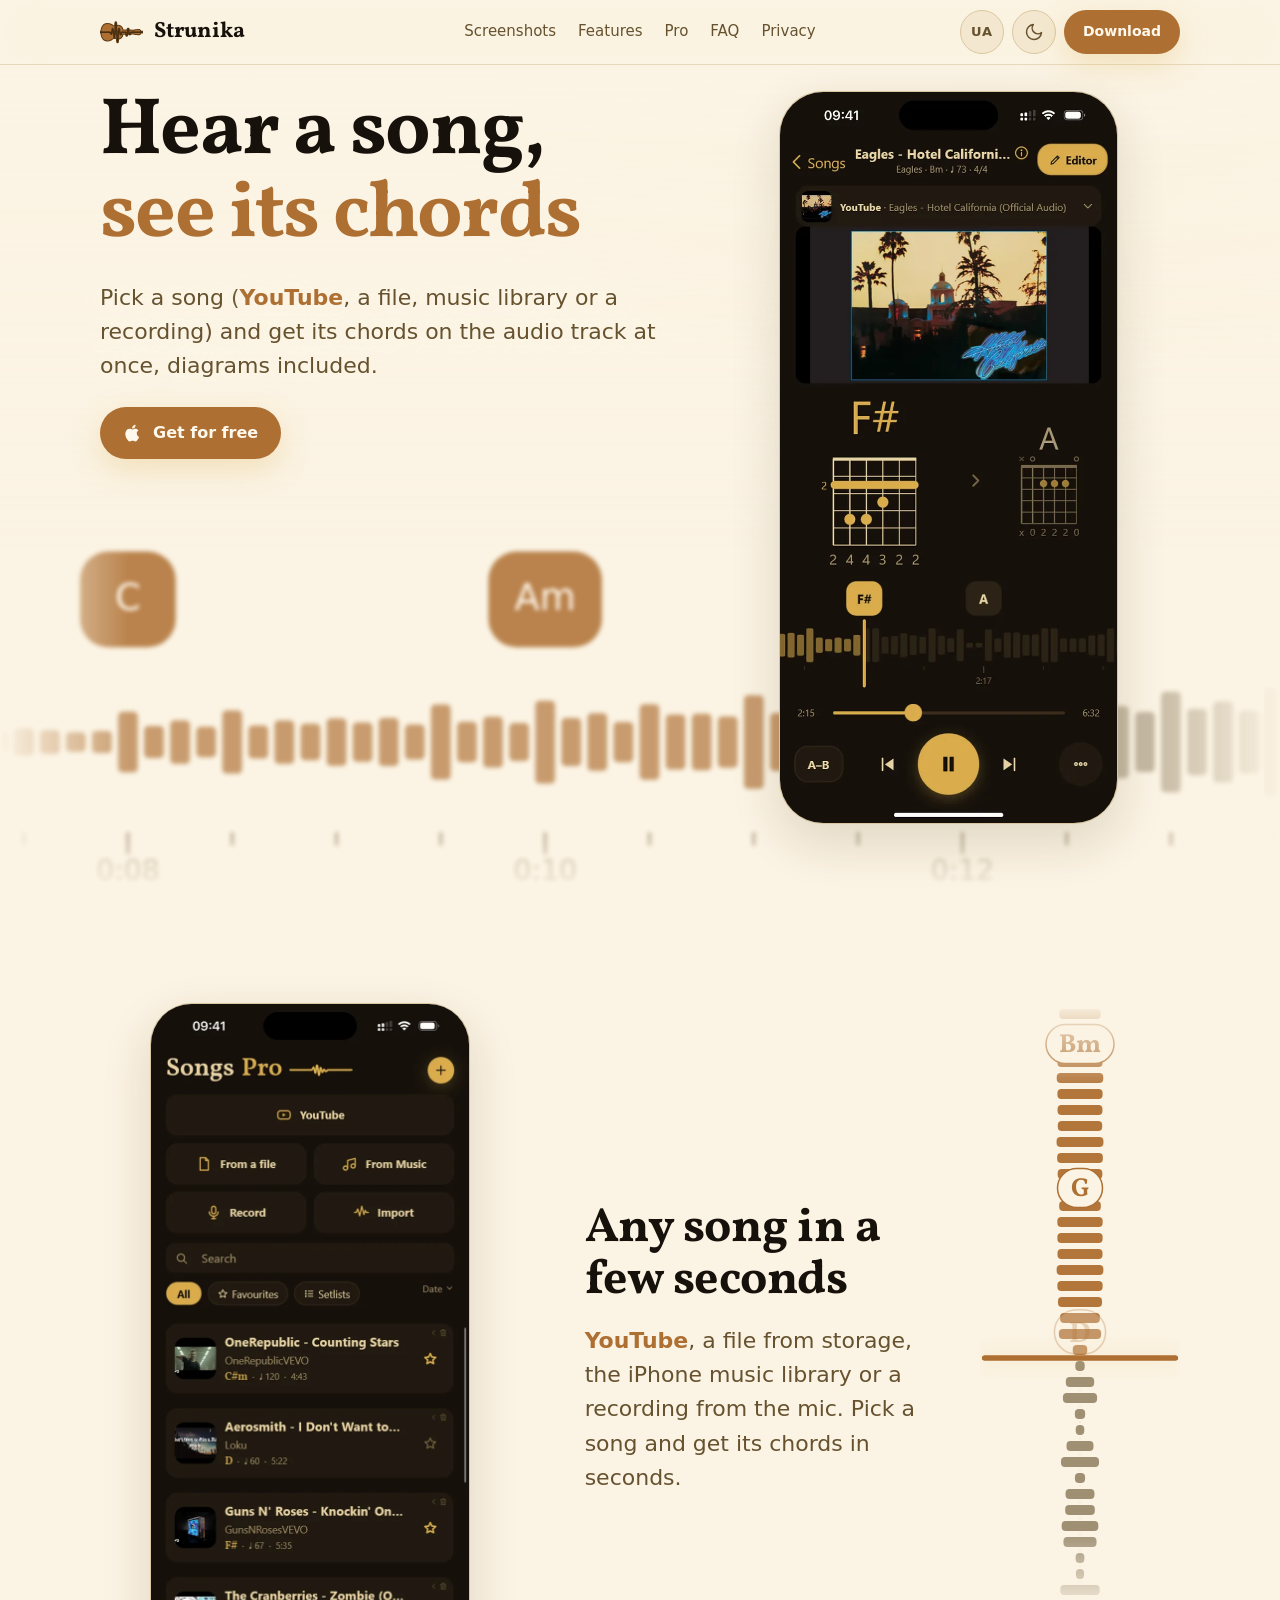
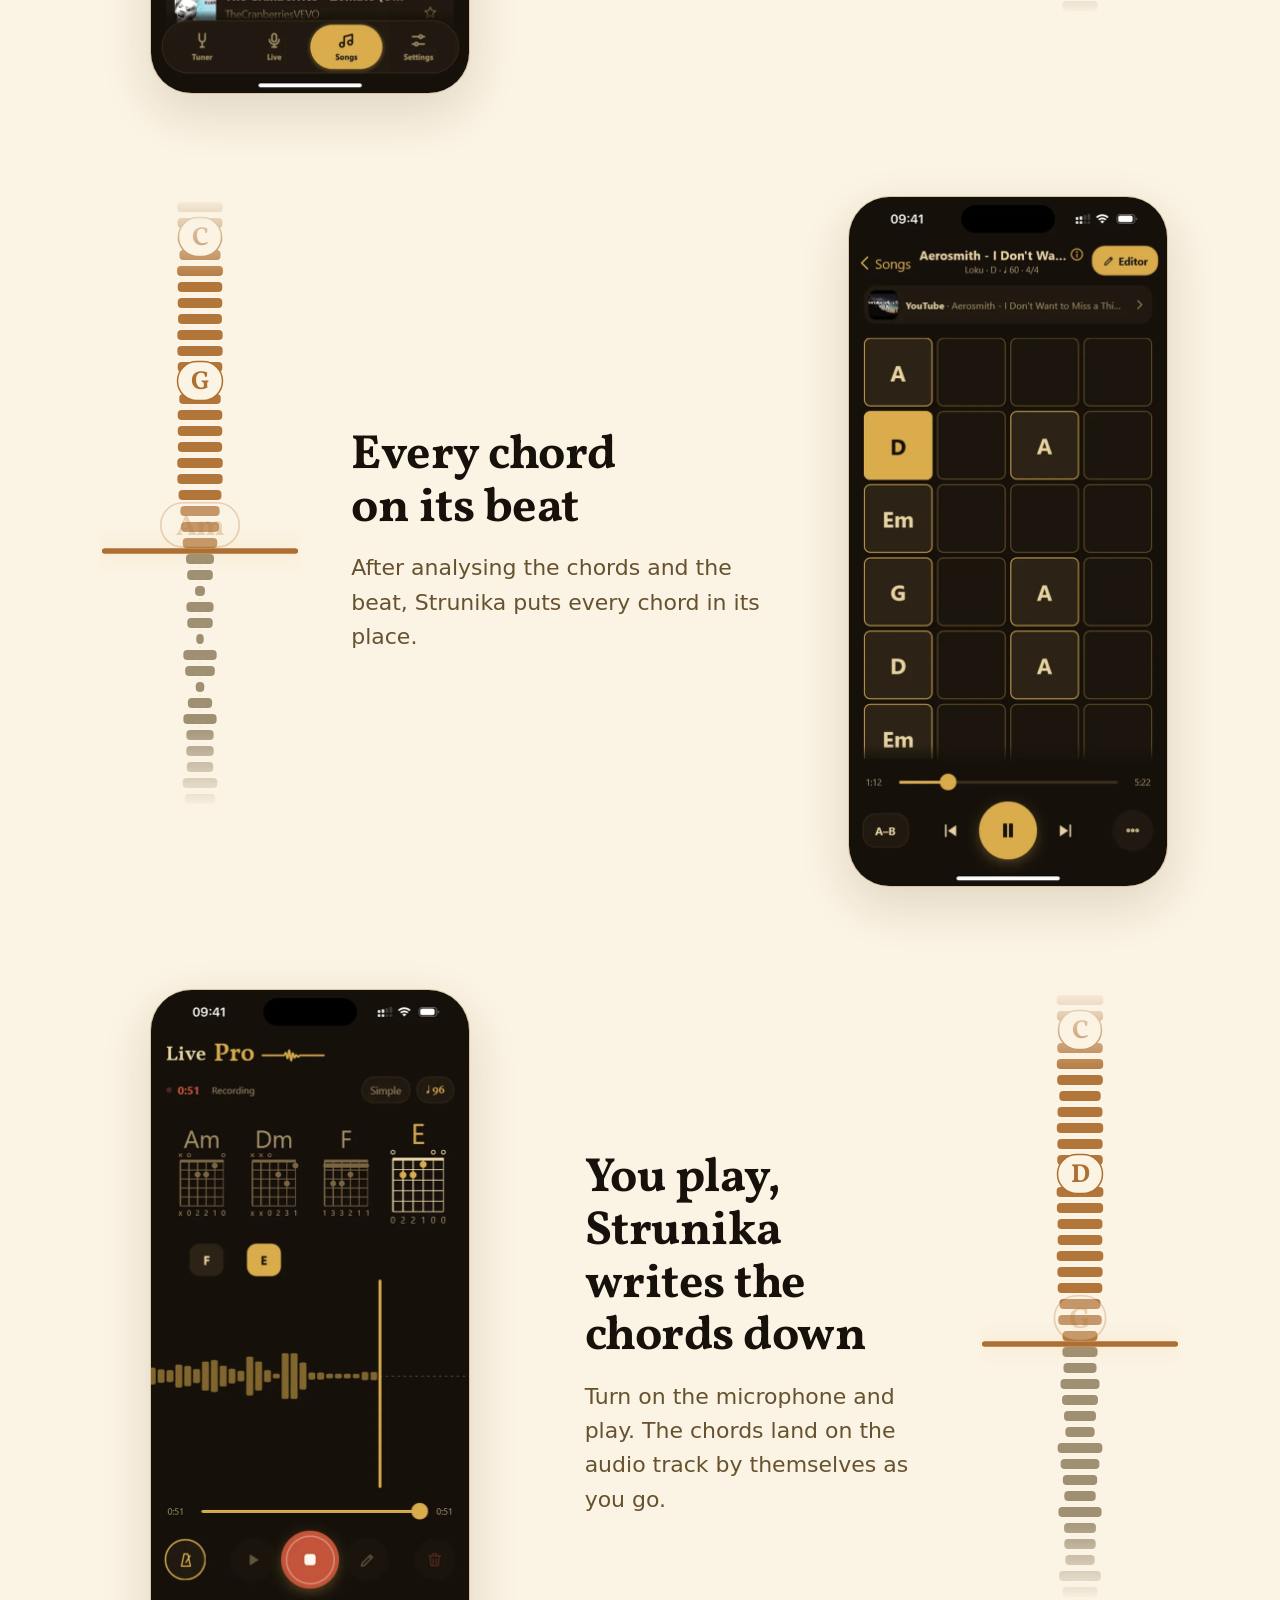
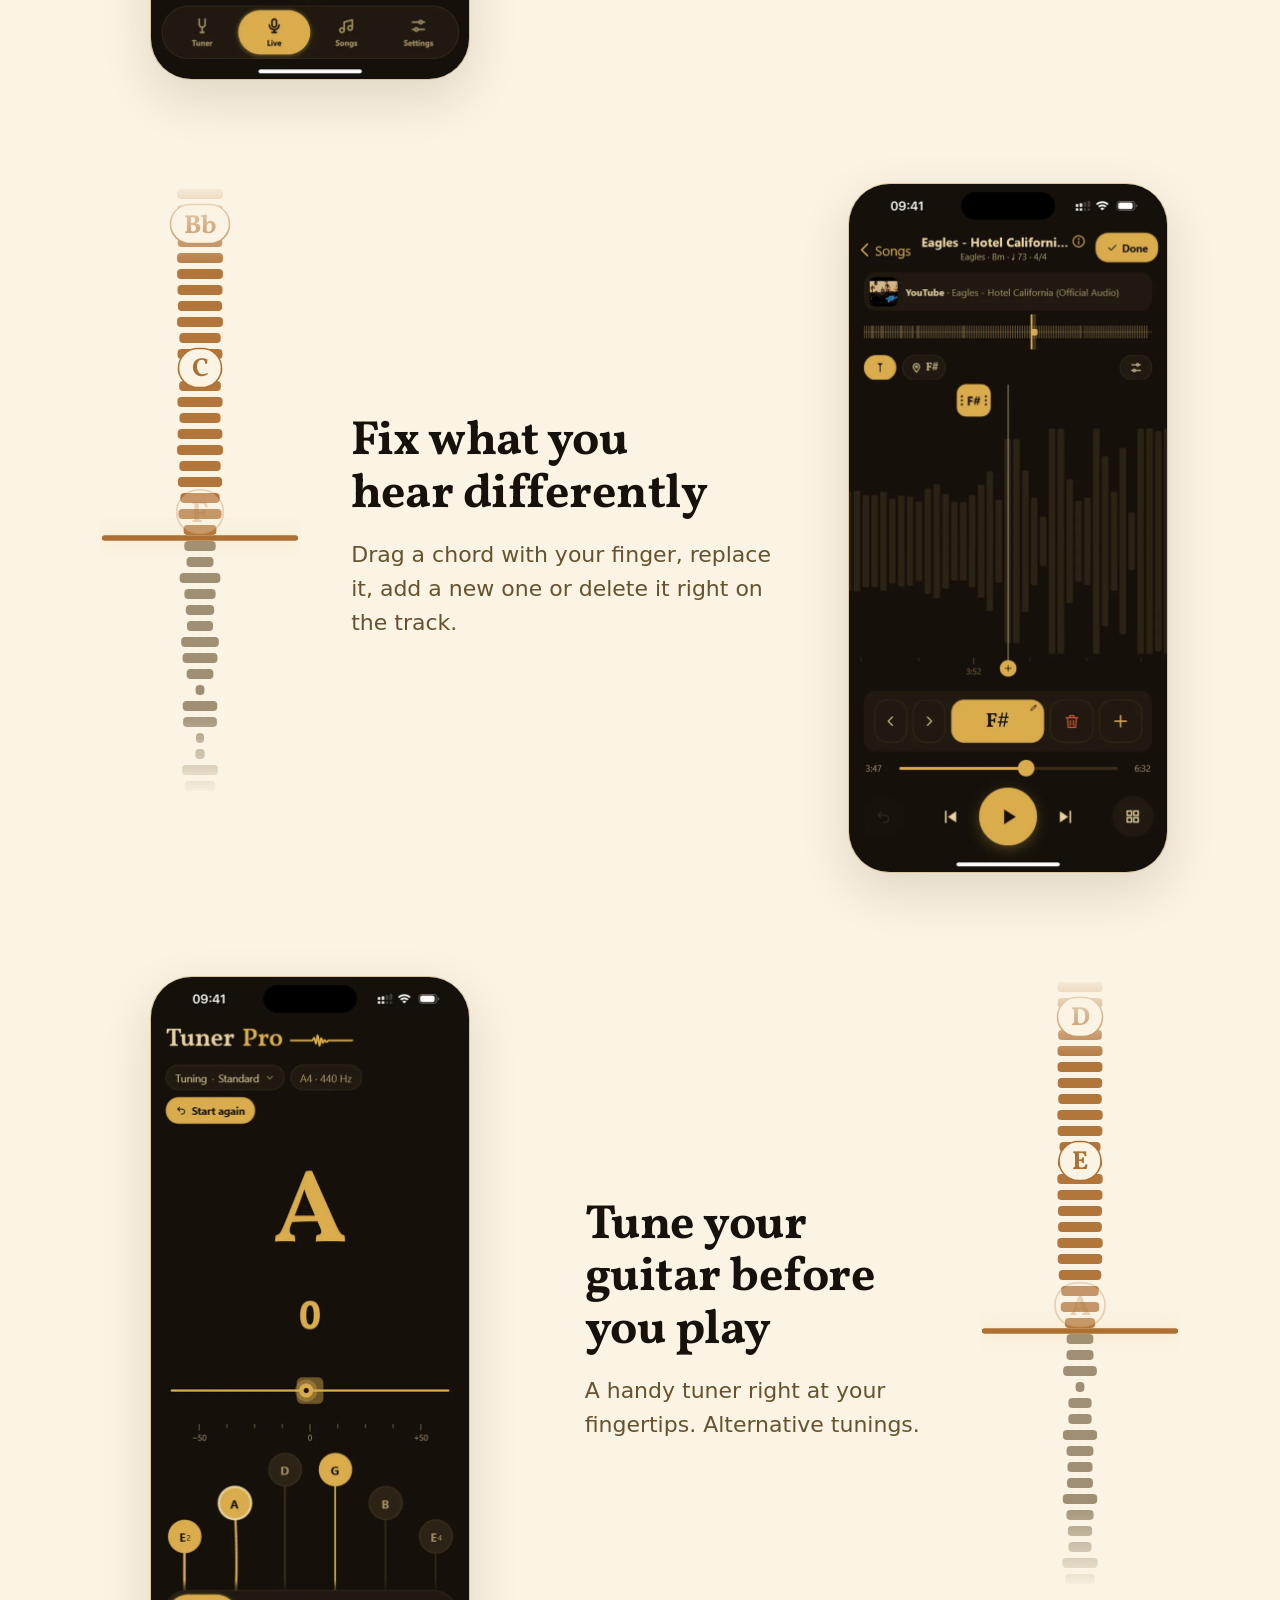
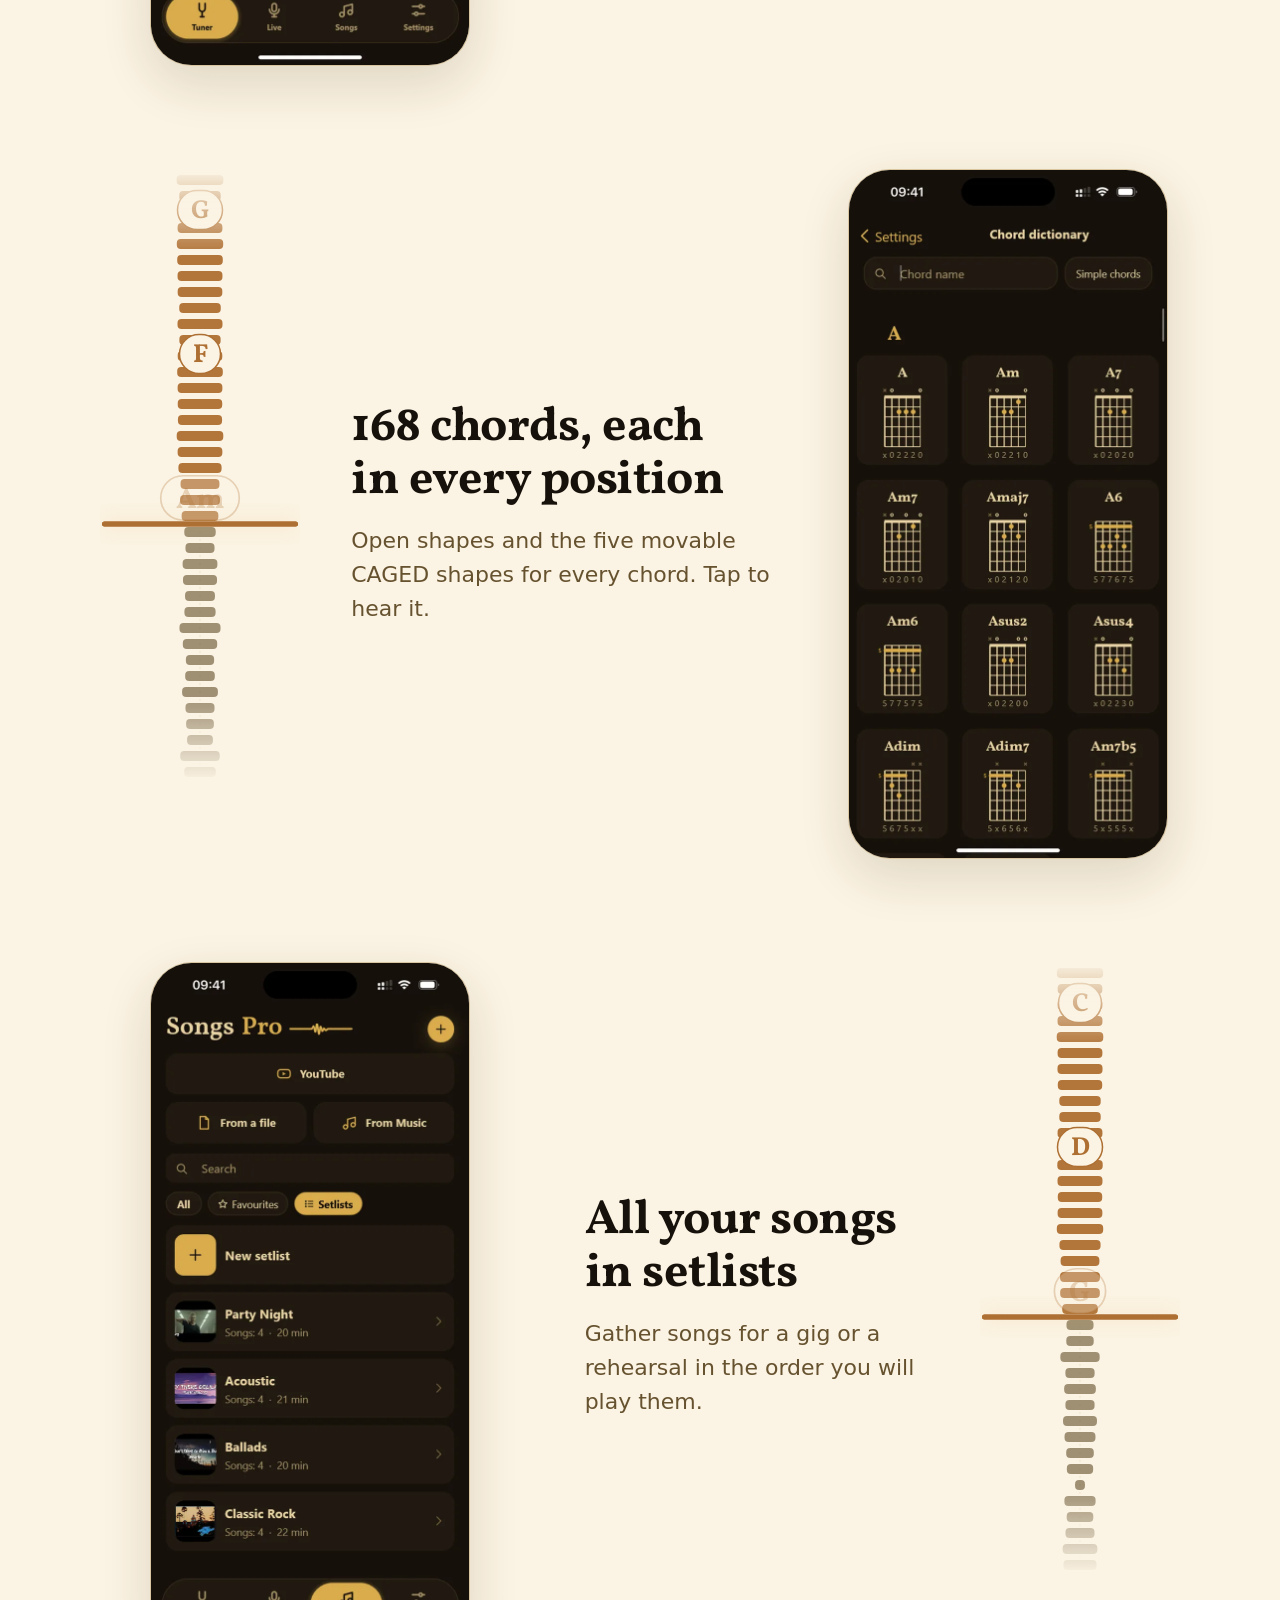
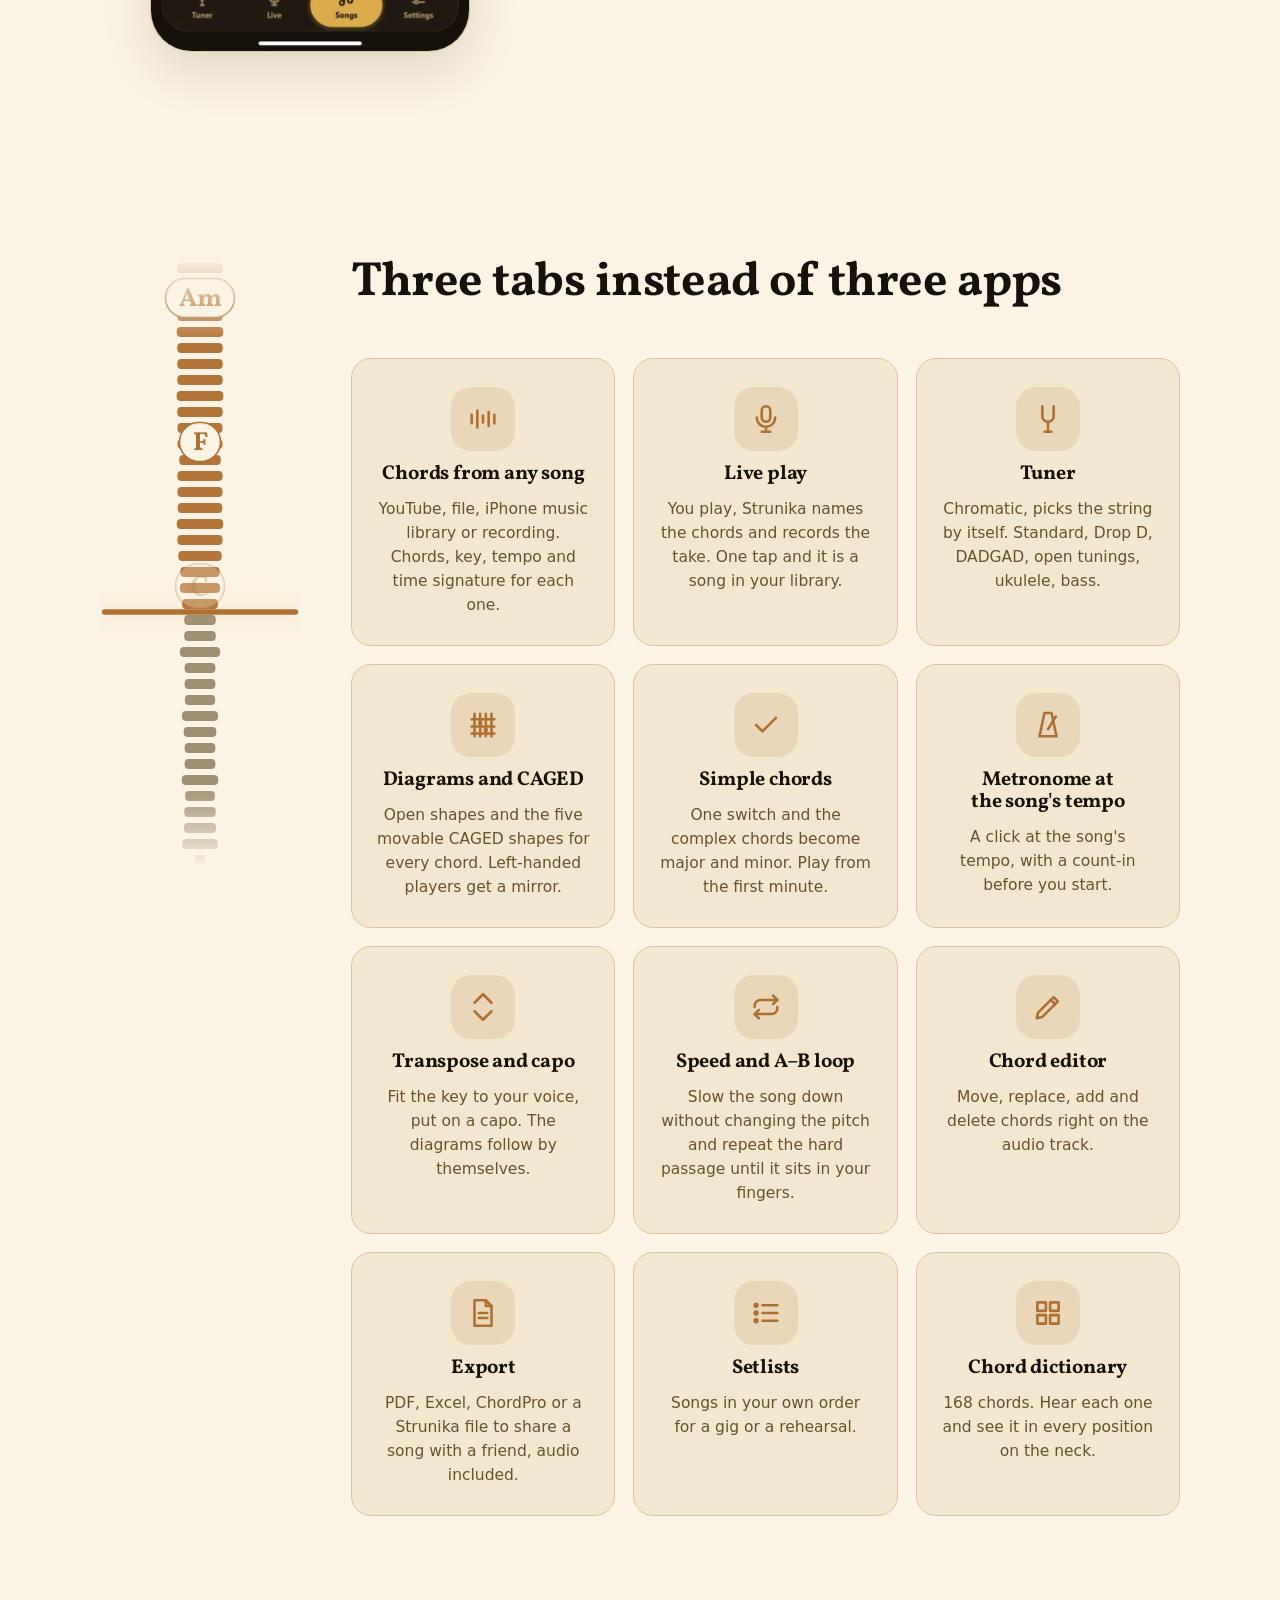
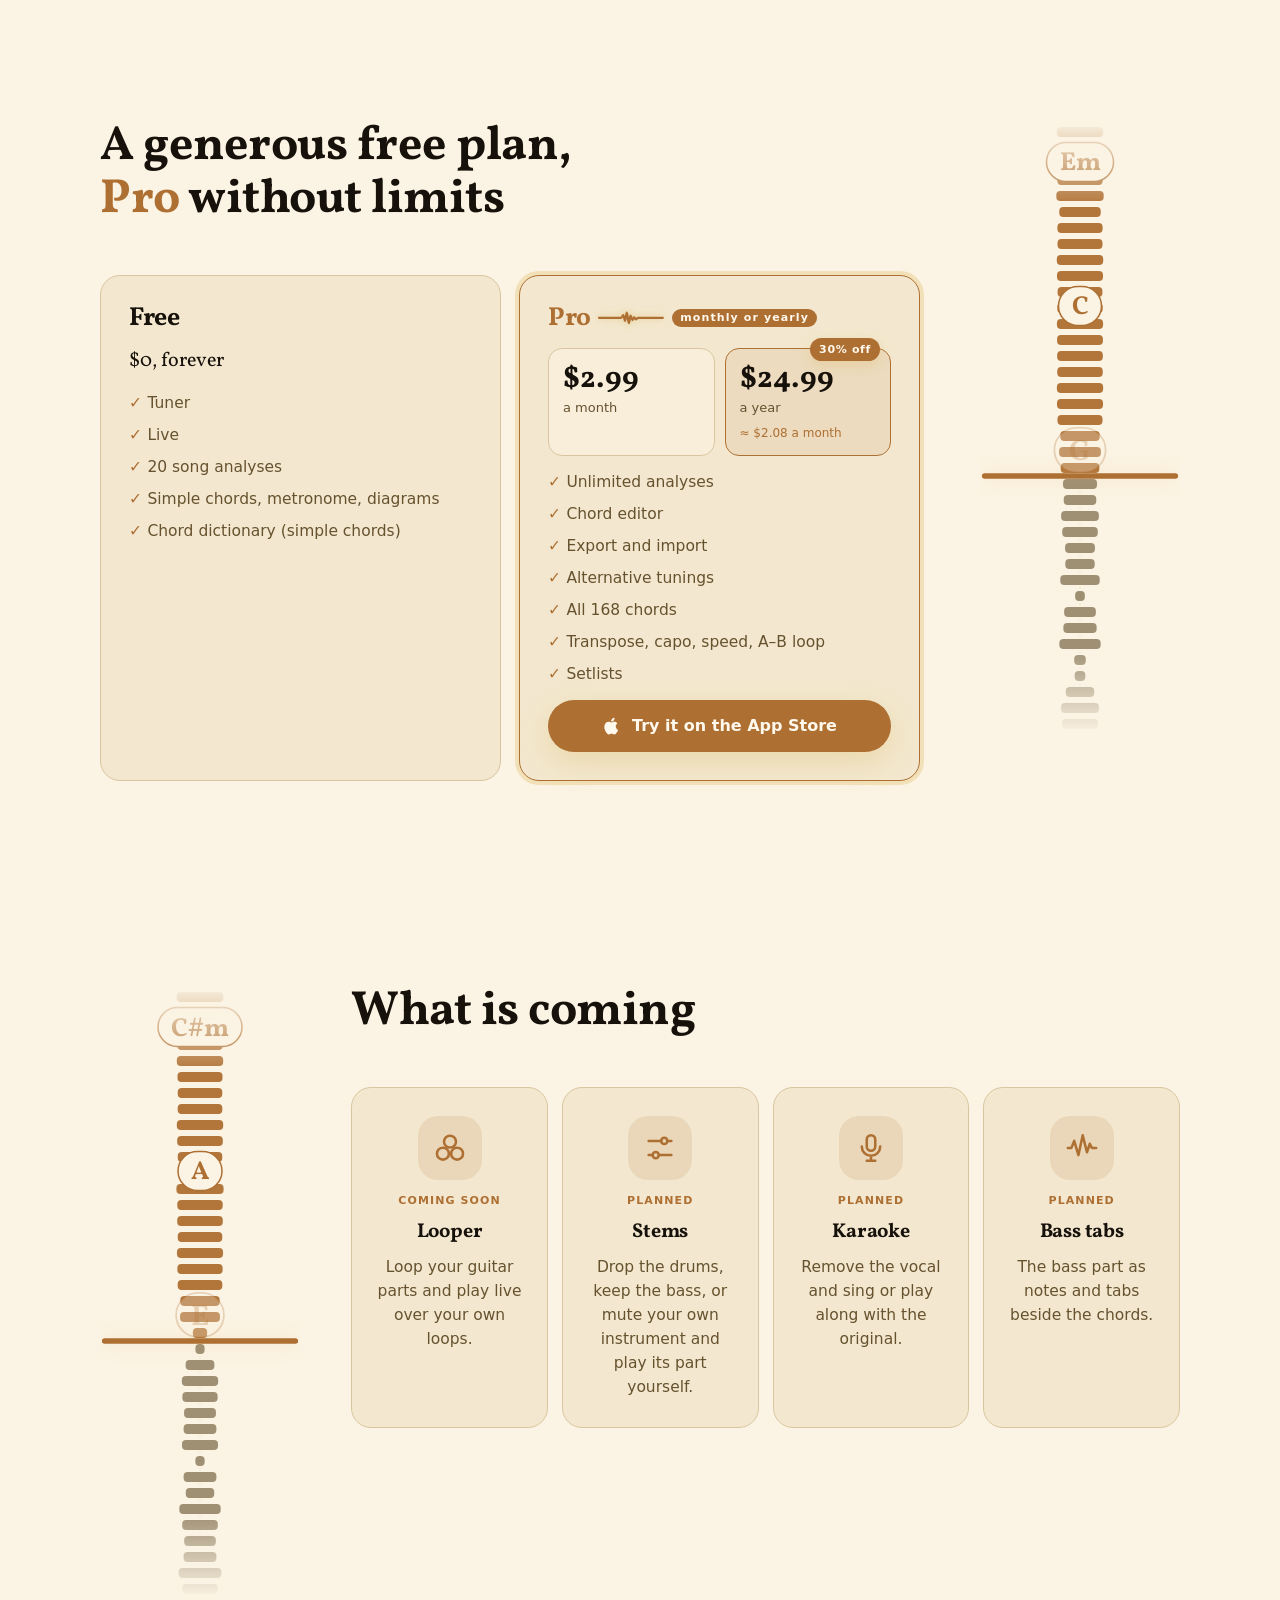
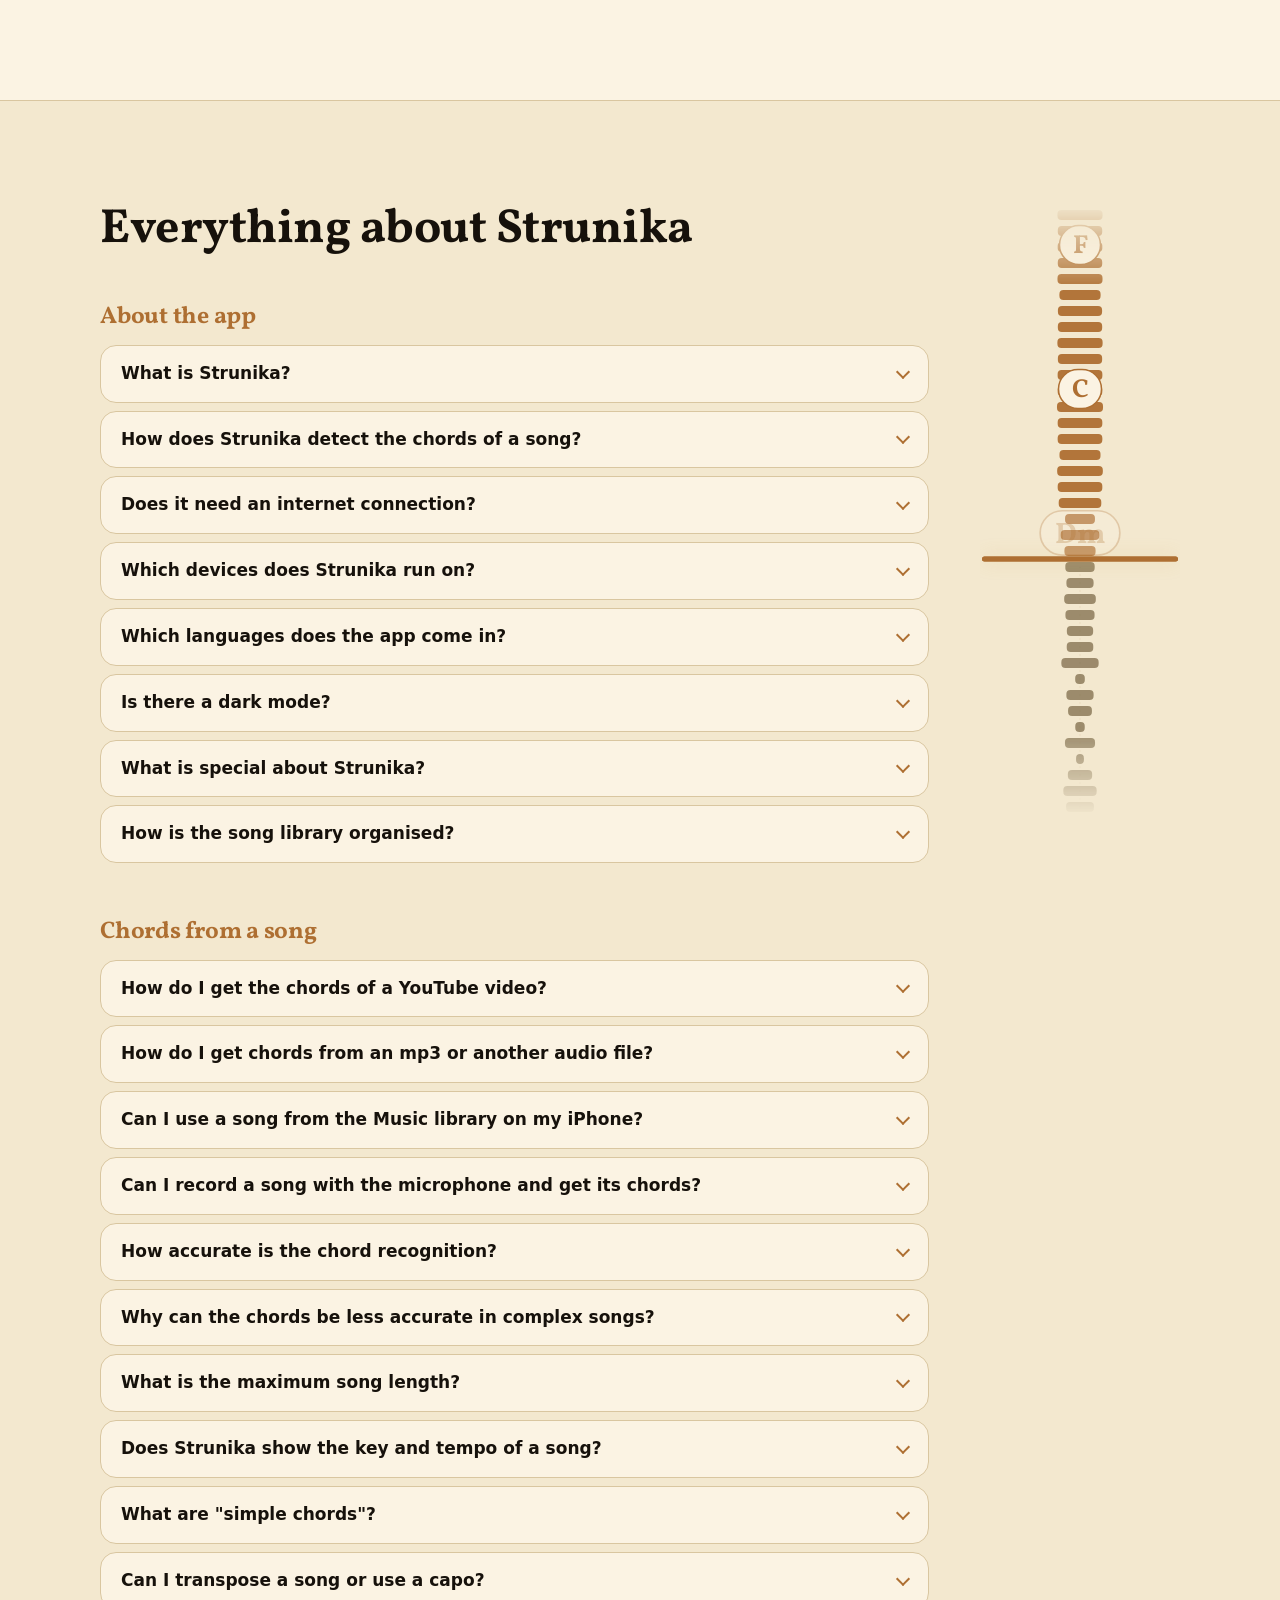
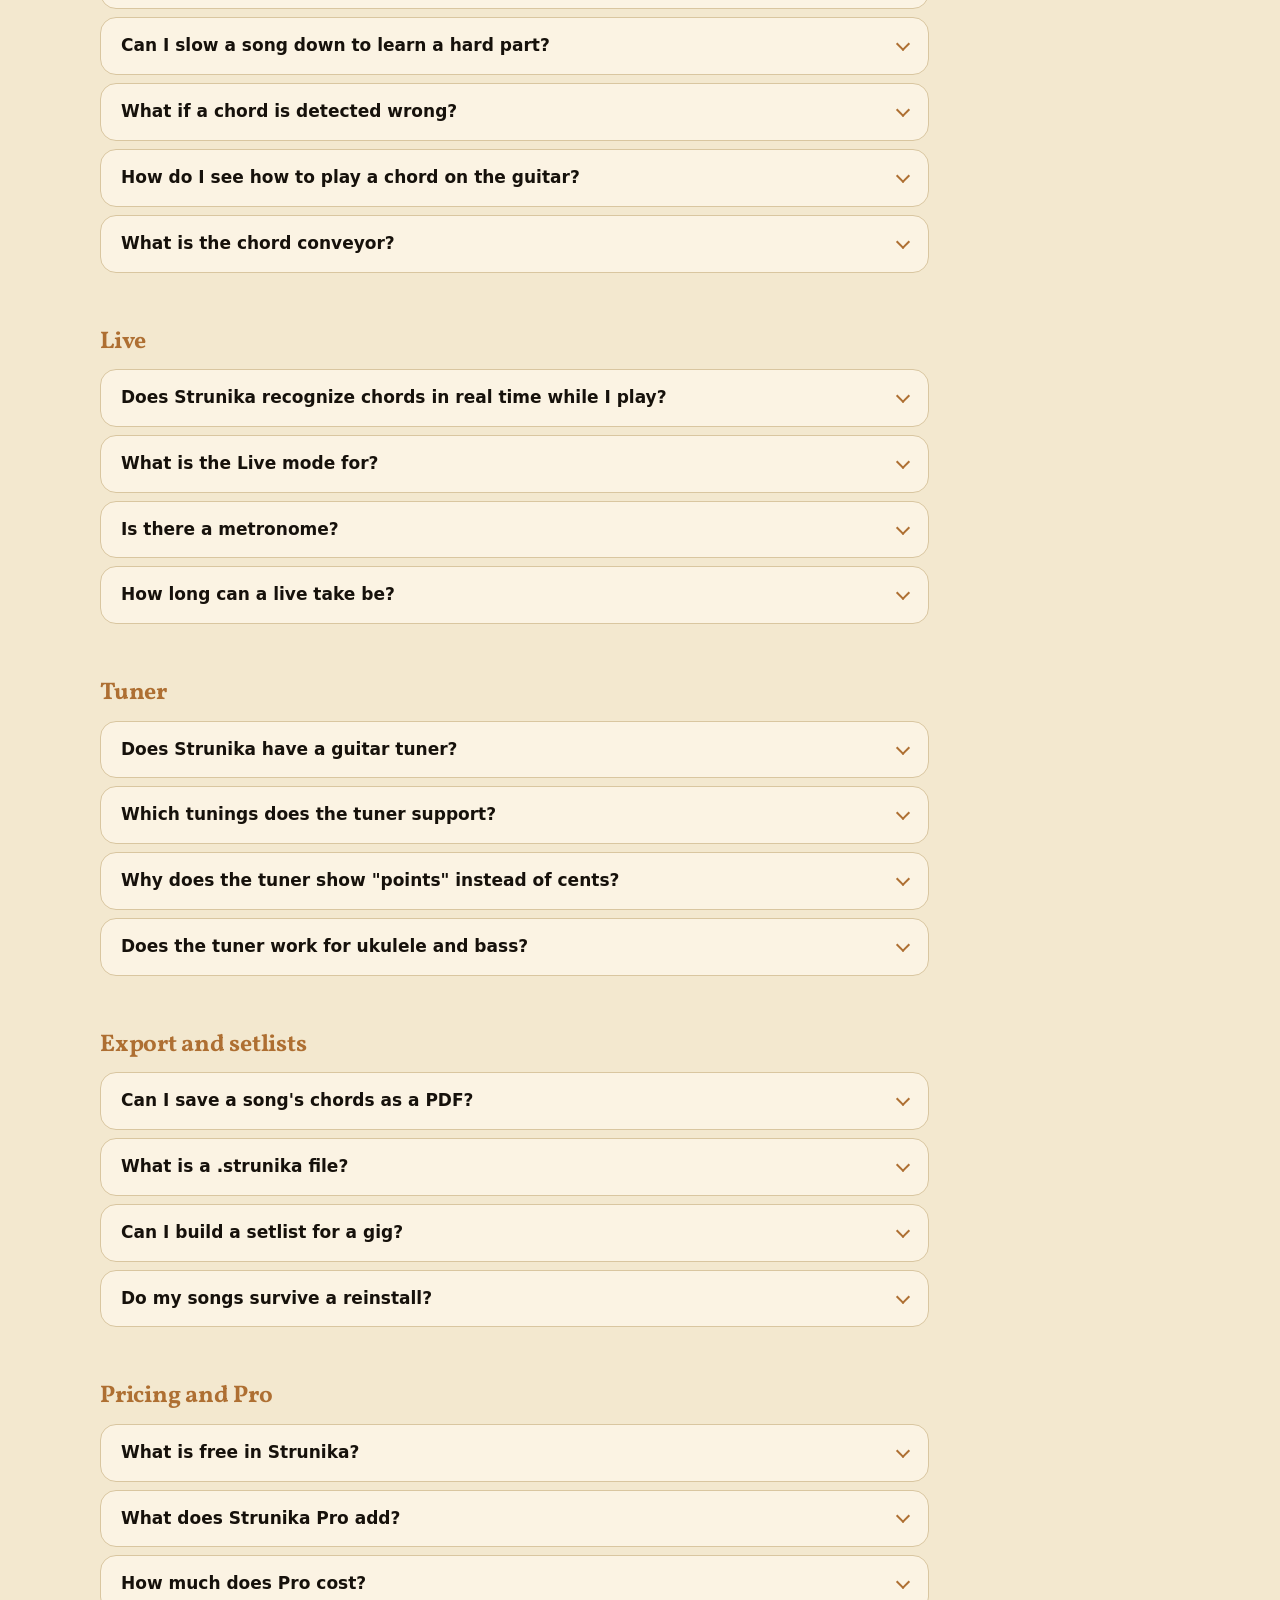
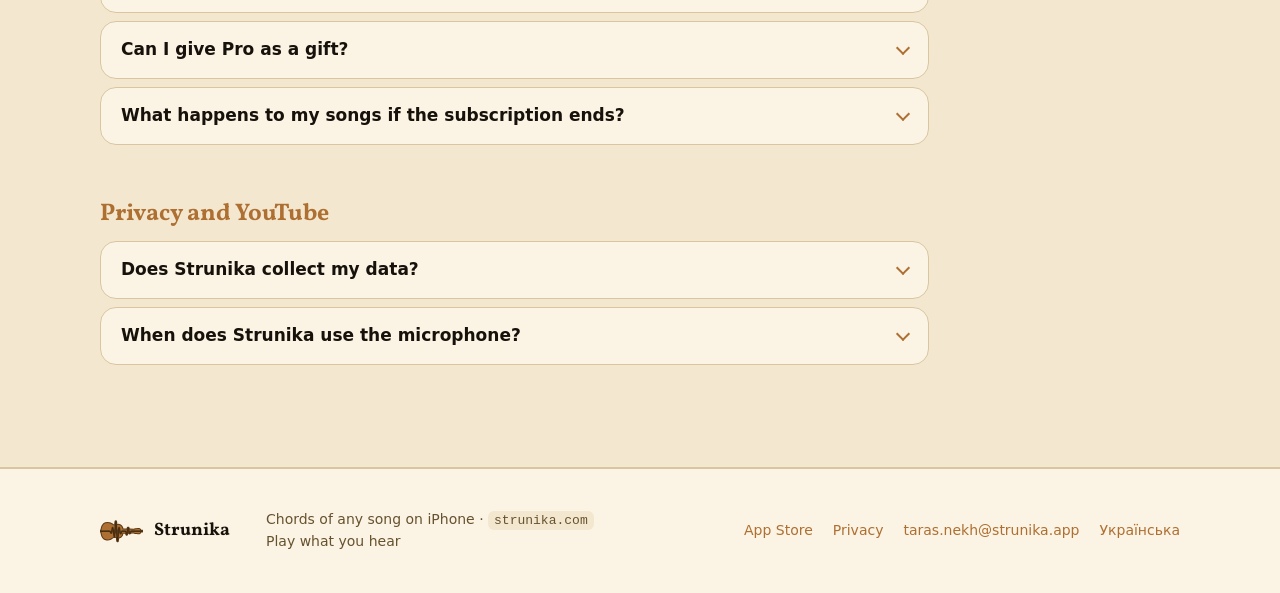
==== index.html @ 9910777d "FAQ: a new question after accuracy says dense mixes give a draft of the chords that the editor fine-" ====
<!doctype html>
<html lang="en">
<head>
<meta charset="utf-8">
<script>
/* Language by the browser's preferences: Ukrainian, Russian or Belarusian goes to /ua/, everything else stays here.
   An explicit choice made with the EN/UA switch wins and is never overridden. */
(function () {
  try {
    var go = function () { location.replace('/ua/' + location.search + location.hash); };
    var chosen = localStorage.getItem('lang');
    if (chosen) { if (chosen === 'uk') go(); return; }
    var langs = navigator.languages || [navigator.language || ''];
    for (var i = 0; i < langs.length; i++) if (/^(uk|ru|be)(-|$)/i.test(langs[i])) return go();
  } catch (e) {}
})();
</script>
<meta name="viewport" content="width=device-width, initial-scale=1, viewport-fit=cover">
<title>Strunika — chords of any song on iPhone: from YouTube, a file or a recording</title>
<meta name="description" content="Strunika recognizes the chords of a song from YouTube, a file or a recording right on your iPhone, scrolls them past a playhead while you play, hears your guitar live and tunes it. No data collection. English and Ukrainian.">
<meta name="keywords" content="chord recognition app, guitar chords from song, chords from YouTube, chord finder iPhone, guitar tuner app, live chord detection, chord detector, Strunika">
<link rel="canonical" href="https://strunika.com/">
<link rel="alternate" hreflang="uk" href="https://strunika.com/ua/">
<link rel="alternate" hreflang="en" href="https://strunika.com/">
<link rel="alternate" hreflang="x-default" href="https://strunika.com/">
<meta name="theme-color" content="#FBF3E3" media="(prefers-color-scheme: light)">
<meta name="theme-color" content="#16110B" media="(prefers-color-scheme: dark)">
<meta property="og:type" content="website">
<meta property="og:site_name" content="Strunika">
<meta property="og:title" content="Strunika — chords of any song on iPhone">
<meta property="og:description" content="YouTube, file or recording → chords on a conveyor to play along with. Live recognition and a tuner. Everything on device, no data collected.">
<meta property="og:url" content="https://strunika.com/">
<meta property="og:image" content="https://strunika.com/assets/og.png">
<meta property="og:locale" content="en_US">
<meta name="twitter:card" content="summary_large_image">
<link rel="icon" href="assets/icon.svg?v=2" type="image/svg+xml">
<link rel="apple-touch-icon" href="assets/apple-touch-icon.png?v=2">
<link rel="preconnect" href="https://fonts.googleapis.com">
<link rel="preconnect" href="https://fonts.gstatic.com" crossorigin>
<link rel="stylesheet" href="https://fonts.googleapis.com/css2?family=Vollkorn:wght@600;700&display=swap">
<link rel="stylesheet" href="assets/style.css?v=13">
<script>try{var t=localStorage.getItem('theme');if(t==='dark'||t==='light')document.documentElement.dataset.theme=t;}catch(e){}</script>
<script type="application/ld+json">
{
  "@context": "https://schema.org",
  "@type": "SoftwareApplication",
  "name": "Strunika",
  "applicationCategory": "MusicApplication",
  "operatingSystem": "iOS 15+",
  "url": "https://strunika.com/",
  "inLanguage": ["en", "uk"],
  "description": "Strunika recognizes the chords of a song from YouTube, a file or a recording on iPhone, scrolls them past a playhead while you play, hears your guitar live and has a tuner. Analysis runs on device; no data is collected.",
  "featureList": [
    "Chords from an audio file (mp3, m4a, wav)",
    "Chords from your own recording",
    "Chords from YouTube through the official player",
    "Live chord recognition from the microphone",
    "Chromatic tuner with 9 tunings",
    "Chord conveyor with waveform and beats",
    "Chord diagrams, CAGED shapes, capo, transpose",
    "Chord editor",
    "Export to PDF, Excel, ChordPro",
    "Setlists",
    "Dictionary of 168 chords"
  ],
  "offers": [
    { "@type": "Offer", "price": "0", "priceCurrency": "USD", "description": "Free: tuner, live recognition, 20 song analyses" },
    { "@type": "Offer", "description": "Strunika Pro — monthly or yearly subscription, price shown in the App Store" }
  ],
  "author": { "@type": "Organization", "name": "Strunika", "url": "https://strunika.com/" }
}
</script>
<!--FAQ-LD--><script type="application/ld+json">
{
 "@context": "https://schema.org",
 "@type": "FAQPage",
 "mainEntity": [
  {
   "@type": "Question",
   "name": "What is Strunika?",
   "acceptedAnswer": {
    "@type": "Answer",
    "text": "Strunika is an iPhone app for guitarists that recognizes the chords of a song from a YouTube video, an audio file, the iPhone music library or your own recording, scrolls them past a playhead while you play, hears your guitar live and includes a tuner. It has three tabs: Tuner, Live and Songs. The name comes from the Ukrainian word \"struna\", a string."
   }
  },
  {
   "@type": "Question",
   "name": "How does Strunika detect the chords of a song?",
   "acceptedAnswer": {
    "@type": "Answer",
    "text": "A neural network trained on thousands of songs runs on the iPhone itself: it slices the sound into frequency frames, finds the beats and the tempo, then names the chord at every moment out of 168 possible ones. The result is aligned to the bar grid so chord changes land on beats, the way they are played."
   }
  },
  {
   "@type": "Question",
   "name": "Does it need an internet connection?",
   "acceptedAnswer": {
    "@type": "Answer",
    "text": "Not for files and recordings: the analysis runs entirely on device. Internet is needed only for YouTube songs, because the video plays through the official YouTube player."
   }
  },
  {
   "@type": "Question",
   "name": "Which devices does Strunika run on?",
   "acceptedAnswer": {
    "@type": "Answer",
    "text": "iPhone with iOS 15 or later. There is no Android version yet."
   }
  },
  {
   "@type": "Question",
   "name": "Which languages does the app come in?",
   "acceptedAnswer": {
    "@type": "Answer",
    "text": "English and Ukrainian. The language is chosen on the first launch and can be changed in Settings at any time."
   }
  },
  {
   "@type": "Question",
   "name": "Is there a dark mode?",
   "acceptedAnswer": {
    "@type": "Answer",
    "text": "Yes. Strunika has a dark and a light theme in warm wood and brass tones, and follows the system setting by default."
   }
  },
  {
   "@type": "Question",
   "name": "What is special about Strunika?",
   "acceptedAnswer": {
    "@type": "Answer",
    "text": "The song, its chords and your edits live on one audio track: you can scrub it, loop a passage and move chords on it like in an editor. A Live take becomes a song with chords in the library at once. The free plan never expires. There are no accounts and no analytics. The interface comes in English and Ukrainian."
   }
  },
  {
   "@type": "Question",
   "name": "How is the song library organised?",
   "acceptedAnswer": {
    "@type": "Answer",
    "text": "Every song on the Songs tab has a card with its cover, key, tempo and length. There is search, favourites, and sorting by date, title or key."
   }
  },
  {
   "@type": "Question",
   "name": "How do I get the chords of a YouTube video?",
   "acceptedAnswer": {
    "@type": "Answer",
    "text": "On the Songs tab tap YouTube: the built-in YouTube opens, find the video there and tap \"Add\". Or open Strunika with the link already copied, and the YouTube button offers to add the song from the clipboard. While you play, the video runs in the official YouTube player and the chords scroll on the conveyor beneath it."
   }
  },
  {
   "@type": "Question",
   "name": "How do I get chords from an mp3 or another audio file?",
   "acceptedAnswer": {
    "@type": "Answer",
    "text": "Tap \"File\" on the Songs tab and pick an mp3, m4a or wav from Files or iCloud Drive. You can also open a file in Strunika through \"Share\" from another app."
   }
  },
  {
   "@type": "Question",
   "name": "Can I use a song from the Music library on my iPhone?",
   "acceptedAnswer": {
    "@type": "Answer",
    "text": "Yes. The \"From Music\" button on the Songs tab opens the system song picker for your iPhone library: songs bought in iTunes or synced from a computer work. Apple Music subscription songs are protected and cannot be read, so the picker leaves them out."
   }
  },
  {
   "@type": "Question",
   "name": "Can I record a song with the microphone and get its chords?",
   "acceptedAnswer": {
    "@type": "Answer",
    "text": "Yes. The \"Record\" button captures sound through the iPhone microphone, and once you stop, Strunika analyses the recording and adds the song to the library with chords. It is a handy way to find chords for a song someone plays next to you, or for your own melody."
   }
  },
  {
   "@type": "Question",
   "name": "How accurate is the chord recognition?",
   "acceptedAnswer": {
    "@type": "Answer",
    "text": "For most popular songs with a clear harmonic backing the chords match the studio ones more than 80–90 % of the time; best on acoustic music and pop/rock recordings, worse on very dense mixes and jazz harmony. With \"Simple chords\" on, everything reduces to major and minor and almost always sounds right for playing along. Where the model is wrong, there is the chord editor."
   }
  },
  {
   "@type": "Question",
   "name": "Why can the chords be less accurate in complex songs?",
   "acceptedAnswer": {
    "@type": "Answer",
    "text": "A dense or busy mix has many instruments and harmonic embellishments sounding at once. For such songs the model gives a draft of the chords. You can fine-tune it by hand in the chord editor: replace, move, add or delete a chord right on the track."
   }
  },
  {
   "@type": "Question",
   "name": "What is the maximum song length?",
   "acceptedAnswer": {
    "@type": "Answer",
    "text": "15 minutes. Longer files and videos are not analysed, and no free analysis is spent on them."
   }
  },
  {
   "@type": "Question",
   "name": "Does Strunika show the key and tempo of a song?",
   "acceptedAnswer": {
    "@type": "Answer",
    "text": "Yes: the key, the tempo in BPM and the time signature appear in the row above the conveyor and on the song's card in the library. Beats are marked on the conveyor, and the metronome can click along at the song's tempo."
   }
  },
  {
   "@type": "Question",
   "name": "What are \"simple chords\"?",
   "acceptedAnswer": {
    "@type": "Answer",
    "text": "A mode in which every chord is reduced to a major or minor triad: Am7 becomes Am, Gsus4 becomes G, Bdim becomes Bm. It is on by default so a song can be played right away. The full vocabulary of 168 chords comes with Pro."
   }
  },
  {
   "@type": "Question",
   "name": "Can I transpose a song or use a capo?",
   "acceptedAnswer": {
    "@type": "Answer",
    "text": "Yes, with Pro. Transposing shifts every chord by the chosen number of semitones, and the capo shows the shapes to hold relative to it; the diagrams update by themselves."
   }
  },
  {
   "@type": "Question",
   "name": "Can I slow a song down to learn a hard part?",
   "acceptedAnswer": {
    "@type": "Answer",
    "text": "Yes, with Pro: speed from 0.5× to 1.25× without changing the pitch, and an A–B loop that repeats the chosen passage. The loop ends snap to chords so you never have to catch them by hand."
   }
  },
  {
   "@type": "Question",
   "name": "What if a chord is detected wrong?",
   "acceptedAnswer": {
    "@type": "Answer",
    "text": "Open the chord editor. The track works like a DAW: a tap selects a chord, a drag moves the moment it begins, and the panel replaces, deletes or adds a chord; the step is a sixteenth note and there is undo. The editor is part of Pro."
   }
  },
  {
   "@type": "Question",
   "name": "How do I see how to play a chord on the guitar?",
   "acceptedAnswer": {
    "@type": "Answer",
    "text": "A fretboard diagram with fret numbers always sits beside the chord name. Tapping it opens every position of that chord: the open shapes and the five movable CAGED shapes; the chosen position is remembered for that song. Left-handed players get mirrored diagrams."
   }
  },
  {
   "@type": "Question",
   "name": "What is the chord conveyor?",
   "acceptedAnswer": {
    "@type": "Answer",
    "text": "It is the ribbon at the bottom of the song screen: the waveform, the beats, and the name of each chord at the moment it changes. The ribbon rides past the playhead with the song; tapping a chord seeks to it, dragging scrubs the song silently. You always see what sounds now and what comes in a few seconds."
   }
  },
  {
   "@type": "Question",
   "name": "Does Strunika recognize chords in real time while I play?",
   "acceptedAnswer": {
    "@type": "Answer",
    "text": "Yes. The Live tab listens to the microphone and writes the chords you play onto the track as you go: a quick guess first, then the confirmed chord a moment later. It works with acoustic and electric guitars through the iPhone microphone."
   }
  },
  {
   "@type": "Question",
   "name": "What is the Live mode for?",
   "acceptedAnswer": {
    "@type": "Answer",
    "text": "To find the chords of your own idea, to check yourself while working out a song, or simply to record a rehearsal take. The take is saved to the library as a ready song with chords, with no analysis and no free analysis spent."
   }
  },
  {
   "@type": "Question",
   "name": "Is there a metronome?",
   "acceptedAnswer": {
    "@type": "Answer",
    "text": "Yes, on the Live tab and on the song page. On Live it counts 3 · 2 · 1 · 0 before recording and clicks at a set tempo from 40 to 240 BPM; on the song page it clicks at the song's tempo. The clicks do not disturb the recognition, but from the iPhone speaker they end up in the recording, so it is best to wear headphones when playing to the metronome."
   }
  },
  {
   "@type": "Question",
   "name": "How long can a live take be?",
   "acceptedAnswer": {
    "@type": "Answer",
    "text": "Up to 15 minutes. You can continue recording from the end or record over from any point."
   }
  },
  {
   "@type": "Question",
   "name": "Does Strunika have a guitar tuner?",
   "acceptedAnswer": {
    "@type": "Answer",
    "text": "Yes, a chromatic tuner on the first tab. It detects which string you plucked by itself and shows the note and the offset; the string on screen sags while it is out of tune and snaps straight with a gold flash when it is in. Tuned strings are marked, and when all six are done the pegs bounce in a wave."
   }
  },
  {
   "@type": "Question",
   "name": "Which tunings does the tuner support?",
   "acceptedAnswer": {
    "@type": "Answer",
    "text": "Standard for free; with Pro also Drop D, half step down, whole step down, DADGAD, Open G, Open D, ukulele GCEA and bass EADG. The A4 reference can be shifted within 430–450 Hz."
   }
  },
  {
   "@type": "Question",
   "name": "Why does the tuner show \"points\" instead of cents?",
   "acceptedAnswer": {
    "@type": "Answer",
    "text": "So the number is easy to read: 10 points is one fret, that is 100 cents. \"+3\" means \"a little sharp, under a third of a fret\". No verdict words and no hints on the screen."
   }
  },
  {
   "@type": "Question",
   "name": "Does the tuner work for ukulele and bass?",
   "acceptedAnswer": {
    "@type": "Answer",
    "text": "Yes: there are ukulele GCEA and bass EADG tunings, and the chromatic mode suits any stringed instrument."
   }
  },
  {
   "@type": "Question",
   "name": "Can I save a song's chords as a PDF?",
   "acceptedAnswer": {
    "@type": "Answer",
    "text": "Yes, with Pro. The PDF comes in two layouts: \"Bars\" (four bars to a row, the chord where it begins) and \"Conveyor\" (the waveform with beats and chords). Both end with the diagrams of every chord in the song. Excel and ChordPro export are there too."
   }
  },
  {
   "@type": "Question",
   "name": "What is a .strunika file?",
   "acceptedAnswer": {
    "@type": "Answer",
    "text": "A complete copy of a song: chords, beats, cover and audio (for YouTube only the link). Send it by AirDrop or mail, and on another iPhone with Strunika it opens with one tap, ready to play. Import is part of Pro."
   }
  },
  {
   "@type": "Question",
   "name": "Can I build a setlist for a gig?",
   "acceptedAnswer": {
    "@type": "Answer",
    "text": "Yes, with Pro. A setlist is songs in your own order; a song can be in several setlists. Reorder by dragging the grip; removing a song from a setlist never touches the song itself. A setlist's card shows its cover, the number of songs and the total length."
   }
  },
  {
   "@type": "Question",
   "name": "Do my songs survive a reinstall?",
   "acceptedAnswer": {
    "@type": "Answer",
    "text": "The library lives in the app's storage and is part of the iPhone backup (iCloud or computer). To move single songs there is the .strunika file."
   }
  },
  {
   "@type": "Question",
   "name": "What is free in Strunika?",
   "acceptedAnswer": {
    "@type": "Answer",
    "text": "The tuner with standard tuning, the Live tab with chord recognition, 20 song analyses for the lifetime of the install, simple chords, the metronome, diagrams, the chord dictionary. Analysed songs stay open forever."
   }
  },
  {
   "@type": "Question",
   "name": "What does Strunika Pro add?",
   "acceptedAnswer": {
    "@type": "Answer",
    "text": "Unlimited analyses, the chord editor, export to PDF, Excel, ChordPro and .strunika with import, alternative tunings, the full vocabulary of 168 chords, transpose and capo, playback speed, the A–B loop, setlists and the A4 reference setting."
   }
  },
  {
   "@type": "Question",
   "name": "How much does Pro cost?",
   "acceptedAnswer": {
    "@type": "Answer",
    "text": "$2.99 a month or $24.99 a year, so the yearly subscription is 30% cheaper. The exact price in your currency is shown by the App Store inside the app. There is no free trial, but the free version has no time limit. The subscription renews automatically and can be cancelled any time."
   }
  },
  {
   "@type": "Question",
   "name": "Can I give Pro as a gift?",
   "acceptedAnswer": {
    "@type": "Answer",
    "text": "Yes, through App Store offer codes: the app has a \"Promo code\" button. Purchases are restored on a new device with \"Restore purchases\"."
   }
  },
  {
   "@type": "Question",
   "name": "What happens to my songs if the subscription ends?",
   "acceptedAnswer": {
    "@type": "Answer",
    "text": "Nothing disappears: every song, chord and setlist stays. Only the Pro tools close, and the Pro settings go back to their defaults."
   }
  },
  {
   "@type": "Question",
   "name": "Does Strunika collect my data?",
   "acceptedAnswer": {
    "@type": "Answer",
    "text": "No. The app has no accounts, no analytics, no advertising and no third-party data-collection SDKs. Audio and analysis results are stored only on your iPhone. The app goes online only for YouTube and for a small service-settings file, with no identifiers attached. Crash reports are collected by Apple itself, and you control them in iOS settings."
   }
  },
  {
   "@type": "Question",
   "name": "When does Strunika use the microphone?",
   "acceptedAnswer": {
    "@type": "Answer",
    "text": "Only while the Tuner or Live tab is on screen, or while you record a song. As soon as you switch to another tab or send the app to the background, the microphone turns off."
   }
  }
 ]
}
</script><!--/FAQ-LD-->
</head>
<body id="top">

<header class="top">
  <div class="wrap">
    <a class="brand" href="#top" aria-label="Strunika">
      <img class="mark mark-light" src="assets/mark_light.svg" alt="" width="44" height="24">
      <img class="mark mark-dark" src="assets/mark.svg" alt="" width="44" height="24">
      <span>Strunika</span>
    </a>
    <nav class="nav" id="site-nav" aria-label="Sections">
      <a href="#screens">Screenshots</a>
      <a href="#features">Features</a>
      <a href="#pro">Pro</a>
      <a href="#faq">FAQ</a>
      <a href="/privacy.html">Privacy</a>
    </nav>
    <div class="tools">
      <a class="lang" href="/ua/" hreflang="uk" lang="uk">UA</a>
      <button class="theme" id="theme-toggle" type="button" aria-label="Toggle theme">
        <svg class="moon" viewBox="0 0 24 24" fill="none" stroke="currentColor" stroke-width="1.8" stroke-linecap="round" stroke-linejoin="round"><path d="M21 12.8A9 9 0 1 1 11.2 3a7 7 0 0 0 9.8 9.8z"/></svg>
        <svg class="sun" viewBox="0 0 24 24" fill="none" stroke="currentColor" stroke-width="1.8" stroke-linecap="round"><circle cx="12" cy="12" r="4"/><path d="M12 2v2M12 20v2M4.9 4.9l1.4 1.4M17.7 17.7l1.4 1.4M2 12h2M20 12h2M4.9 19.1l1.4-1.4M17.7 6.3l1.4-1.4"/></svg>
      </button>
      <a class="btn btn-primary btn-sm" href="https://strunika.app" aria-label="Download"><svg class="dl-ico" viewBox="0 0 24 24" fill="none" stroke="currentColor" stroke-width="2" stroke-linecap="round" stroke-linejoin="round" aria-hidden="true"><path d="M12 4v10.5"/><path d="M7.5 10.5L12 15l4.5-4.5"/><path d="M4 16.5v2a1.5 1.5 0 0 0 1.5 1.5h13a1.5 1.5 0 0 0 1.5-1.5v-2"/></svg><span>Download</span></a>
      <button class="menu-btn" id="menu-toggle" type="button" aria-label="Menu" aria-expanded="false" aria-controls="site-nav"><svg viewBox="0 0 24 24" fill="none" stroke="currentColor" stroke-width="2" stroke-linecap="round"><path class="l1" d="M4 7h16"/><path class="l2" d="M4 12h16"/><path class="l3" d="M4 17h16"/></svg></button>
    </div>
  </div>
</header>

<main>

<section class="hero">
  <canvas class="hero-bg" aria-hidden="true"></canvas>
  <div class="wrap">
    <div class="hero-text">
      <h1>Hear a song, <em>see its chords</em></h1>
      <p class="lead">Pick a song (<span class="yt">YouTube</span>, a file, music library or a recording) and get its chords on the audio track at once, diagrams included.</p>
      <div class="cta">
        <div class="dl">
          <a class="btn btn-primary" href="https://strunika.app">
            <svg viewBox="0 0 24 24" fill="currentColor"><path d="M16.4 12.6c0-2.5 2-3.6 2.1-3.7-1.2-1.7-3-1.9-3.6-2-1.5-.2-3 .9-3.8.9-.8 0-2-.9-3.3-.8-1.7 0-3.2 1-4.1 2.5-1.8 3.1-.5 7.6 1.3 10.1.9 1.2 1.9 2.6 3.2 2.5 1.3-.1 1.8-.8 3.3-.8 1.6 0 2 .8 3.3.8 1.4 0 2.3-1.3 3.1-2.5 1-1.4 1.4-2.8 1.4-2.9 0 0-2.7-1-2.8-4.1zM14 5.3c.7-.9 1.2-2.1 1-3.3-1 0-2.3.7-3 1.5-.7.8-1.3 2-1.1 3.2 1.2.1 2.4-.6 3.1-1.4z"/></svg>
            Get for free
          </a>
        </div>
      </div>
    </div>
    <figure class="hero-shot"><picture><source type="image/webp" srcset="assets/screens/en/song.webp"><img src="assets/screens/en/song.png" width="640" height="1386" alt="The song page: chords above the audio track" fetchpriority="high" decoding="async"></picture></figure>
  </div>
</section>


<section id="screens" class="has-anim">
  <div class="wrap sec side-right"><div class="sec-body split">
    <figure class="shot rv" data-missing="App screenshot goes here: assets/screens/en/library.png"><picture><source type="image/webp" srcset="assets/screens/en/library.webp"><img src="assets/screens/en/library.png" width="640" height="1386" alt="The Songs tab: every way to add a song, and the library with covers" loading="lazy" decoding="async" onerror="this.closest('figure').classList.add('missing')"></picture></figure>
    <div>
      <h2>Any song in a few seconds</h2>
      <p class="lead" style="margin-top:16px"><span class="yt">YouTube</span>, a file from storage, the iPhone music library or a recording from the mic. Pick a song and get its chords in seconds.</p>
    </div>
  </div><aside class="sec-anim" aria-hidden="true"><canvas data-chords="D A Bm G"></canvas></aside></div>
  <div class="wrap sec side-left"><div class="sec-body split">
    <div>
      <h2>Every chord on its beat</h2>
      <p class="lead" style="margin-top:16px">After analysing the chords and the beat, Strunika puts every chord in its place.</p>
    </div>
    <figure class="shot rv" data-missing="assets/screens/en/squares.png"><picture><source type="image/webp" srcset="assets/screens/en/squares.webp"><img src="assets/screens/en/squares.png" width="640" height="1386" alt="The beat grid: every chord of the song on its beat" loading="lazy" decoding="async" onerror="this.closest('figure').classList.add('missing')"></picture></figure>
  </div><aside class="sec-anim" aria-hidden="true"><canvas data-chords="Am F C G"></canvas></aside></div>
  <div class="wrap sec side-right" id="live"><div class="sec-body split">
    <figure class="shot rv" data-missing="App screenshot goes here: assets/screens/en/live.png"><picture><source type="image/webp" srcset="assets/screens/en/live.webp"><img src="assets/screens/en/live.png" width="640" height="1386" alt="The Live tab: chords appear on the track while you play" loading="lazy" decoding="async" onerror="this.closest('figure').classList.add('missing')"></picture></figure>
    <div>
      <h2>You play, Strunika writes the chords down</h2>
      <p class="lead" style="margin-top:16px">Turn on the microphone and play. The chords land on the audio track by themselves as you go.</p>
    </div>
  </div><aside class="sec-anim" aria-hidden="true"><canvas data-chords="G Em C D"></canvas></aside></div>
  <div class="wrap sec side-left"><div class="sec-body split">
    <div>
      <h2>Fix what you hear differently</h2>
      <p class="lead" style="margin-top:16px">Drag a chord with your finger, replace it, add a new one or delete it right on the track.</p>
    </div>
    <figure class="shot rv" data-missing="App screenshot goes here: assets/screens/en/editor.png"><picture><source type="image/webp" srcset="assets/screens/en/editor.webp"><img src="assets/screens/en/editor.png" width="640" height="1386" alt="The chord editor: a chord dragged along the track" loading="lazy" decoding="async" onerror="this.closest('figure').classList.add('missing')"></picture></figure>
  </div><aside class="sec-anim" aria-hidden="true"><canvas data-chords="F Dm Bb C"></canvas></aside></div>
  <div class="wrap sec side-right"><div class="sec-body split">
    <figure class="shot rv" data-missing="App screenshot goes here: assets/screens/en/tuner.png"><picture><source type="image/webp" srcset="assets/screens/en/tuner.webp"><img src="assets/screens/en/tuner.png" width="640" height="1386" alt="The tuner: the string straightens when it is in tune" loading="lazy" decoding="async" onerror="this.closest('figure').classList.add('missing')"></picture></figure>
    <div>
      <h2>Tune your guitar before you play</h2>
      <p class="lead" style="margin-top:16px">A handy tuner right at your fingertips. Alternative tunings.</p>
    </div>
  </div><aside class="sec-anim" aria-hidden="true"><canvas data-chords="A F#m D E"></canvas></aside></div>
  <div class="wrap sec side-left"><div class="sec-body split">
    <div>
      <h2>168 chords, each in every position</h2>
      <p class="lead" style="margin-top:16px">Open shapes and the five movable CAGED shapes for every chord. Tap to hear it.</p>
    </div>
    <figure class="shot rv" data-missing="App screenshot goes here: assets/screens/en/dictionary.png"><picture><source type="image/webp" srcset="assets/screens/en/dictionary.webp"><img src="assets/screens/en/dictionary.png" width="640" height="1386" alt="The chord dictionary: every position of a chord on the neck" loading="lazy" decoding="async" onerror="this.closest('figure').classList.add('missing')"></picture></figure>
  </div><aside class="sec-anim" aria-hidden="true"><canvas data-chords="Am C G F"></canvas></aside></div>
  <div class="wrap sec side-right"><div class="sec-body split">
    <figure class="shot rv" data-missing="App screenshot goes here: assets/screens/en/setlists.png"><picture><source type="image/webp" srcset="assets/screens/en/setlists.webp"><img src="assets/screens/en/setlists.png" width="640" height="1386" alt="Setlists: songs for a gig in the right order" loading="lazy" decoding="async" onerror="this.closest('figure').classList.add('missing')"></picture></figure>
    <div>
      <h2>All your songs in setlists</h2>
      <p class="lead" style="margin-top:16px">Gather songs for a gig or a rehearsal in the order you will play them.</p>
    </div>
  </div><aside class="sec-anim" aria-hidden="true"><canvas data-chords="G Em C D"></canvas></aside></div>
</section>

<section id="features" class="has-anim side-left">
  <div class="wrap sec"><div class="sec-body">
    <div class="sec-head">
      <h2>Three tabs instead of three apps</h2>
    </div>
    <div class="grid">
      <article class="card rv">
        <div class="ico"><svg viewBox="0 0 24 24" fill="none" stroke="currentColor" stroke-width="1.8" stroke-linecap="round" stroke-linejoin="round"><path d="M4 15V9M8 18V6M12 14.5V9.5M16 17V7M20 15V9"/></svg></div>
        <h3>Chords from any song</h3>
        <p>YouTube, file, iPhone music library or recording. Chords, key, tempo and time signature for each one.</p>
      </article>
      <article class="card rv">
        <div class="ico"><svg viewBox="0 0 24 24" fill="none" stroke="currentColor" stroke-width="1.8" stroke-linecap="round" stroke-linejoin="round"><path d="M9 6a3 3 0 0 1 6 0v5a3 3 0 0 1-6 0z"/><path d="M5.5 11a6.5 6.5 0 0 0 13 0M12 17.5V21M9 21h6"/></svg></div>
        <h3>Live play</h3>
        <p>You play, Strunika names the chords and records the take. One tap and it is a song in your library.</p>
      </article>
      <article class="card rv">
        <div class="ico"><svg viewBox="0 0 24 24" fill="none" stroke="currentColor" stroke-width="1.8" stroke-linecap="round" stroke-linejoin="round"><path d="M8 3v7a4 4 0 0 0 8 0V3"/><path d="M12 14v7"/><path d="M9.5 21h5"/></svg></div>
        <h3>Tuner</h3>
        <p>Chromatic, picks the string by itself. Standard, Drop D, DADGAD, open tunings, ukulele, bass.</p>
      </article>
      <article class="card rv">
        <div class="ico"><svg viewBox="0 0 24 24" fill="none" stroke="currentColor" stroke-width="1.8" stroke-linecap="round" stroke-linejoin="round"><path d="M6 4v16M10 4v16M14 4v16M18 4v16M4 8h16M4 13h16M4 18h16"/><path fill="currentColor" stroke="none" d="M10 10.5m-1.6 0a1.6 1.6 0 1 0 3.2 0a1.6 1.6 0 1 0-3.2 0"/><path fill="currentColor" stroke="none" d="M14 15.5m-1.6 0a1.6 1.6 0 1 0 3.2 0a1.6 1.6 0 1 0-3.2 0"/></svg></div>
        <h3>Diagrams and CAGED</h3>
        <p>Open shapes and the five movable CAGED shapes for every chord. Left-handed players get a mirror.</p>
      </article>
      <article class="card rv">
        <div class="ico"><svg viewBox="0 0 24 24" fill="none" stroke="currentColor" stroke-width="1.8" stroke-linecap="round" stroke-linejoin="round"><path d="M5 12l4.5 4.5L19 7"/></svg></div>
        <h3>Simple chords</h3>
        <p>One switch and the complex chords become major and minor. Play from the first minute.</p>
      </article>
      <article class="card rv">
        <div class="ico"><svg viewBox="0 0 24 24" fill="none" stroke="currentColor" stroke-width="1.8" stroke-linecap="round" stroke-linejoin="round"><path d="M9.5 3.5h5L18 20H6z"/><path d="M12 15l5.5-9"/></svg></div>
        <h3>Metronome at the song's tempo</h3>
        <p>A click at the song's tempo, with a count-in before you start.</p>
      </article>
      <article class="card rv">
        <div class="ico"><svg viewBox="0 0 24 24" fill="none" stroke="currentColor" stroke-width="1.8" stroke-linecap="round" stroke-linejoin="round"><path d="M6 9l6-6 6 6"/><path d="M6 15l6 6 6-6"/></svg></div>
        <h3>Transpose and capo</h3>
        <p>Fit the key to your voice, put on a capo. The diagrams follow by themselves.</p>
      </article>
      <article class="card rv">
        <div class="ico"><svg viewBox="0 0 24 24" fill="none" stroke="currentColor" stroke-width="1.8" stroke-linecap="round" stroke-linejoin="round"><path d="M17 4l3 3-3 3"/><path d="M20 7H8a4 4 0 0 0-4 4v1"/><path d="M7 20l-3-3 3-3"/><path d="M4 17h12a4 4 0 0 0 4-4v-1"/></svg></div>
        <h3>Speed and A–B loop</h3>
        <p>Slow the song down without changing the pitch and repeat the hard passage until it sits in your fingers.</p>
      </article>
      <article class="card rv">
        <div class="ico"><svg viewBox="0 0 24 24" fill="none" stroke="currentColor" stroke-width="1.8" stroke-linecap="round" stroke-linejoin="round"><path d="M4 20l4-1L19 8l-3-3L5 16z"/><path d="M14 7l3 3"/></svg></div>
        <h3>Chord editor</h3>
        <p>Move, replace, add and delete chords right on the audio track.</p>
      </article>
      <article class="card rv">
        <div class="ico"><svg viewBox="0 0 24 24" fill="none" stroke="currentColor" stroke-width="1.8" stroke-linecap="round" stroke-linejoin="round"><path d="M6 3h8l4 4v14H6z"/><path d="M14 3v4h4"/><path d="M9 12h6M9 15.5h6"/></svg></div>
        <h3>Export</h3>
        <p>PDF, Excel, ChordPro or a Strunika file to share a song with a friend, audio included.</p>
      </article>
      <article class="card rv">
        <div class="ico"><svg viewBox="0 0 24 24" fill="none" stroke="currentColor" stroke-width="1.8" stroke-linecap="round" stroke-linejoin="round"><path d="M9.5 6.5H20M9.5 12H20M9.5 17.5H20"/><circle cx="5" cy="6.5" r="1"/><circle cx="5" cy="12" r="1"/><circle cx="5" cy="17.5" r="1"/></svg></div>
        <h3>Setlists</h3>
        <p>Songs in your own order for a gig or a rehearsal.</p>
      </article>
      <article class="card rv">
        <div class="ico"><svg viewBox="0 0 24 24" fill="none" stroke="currentColor" stroke-width="1.8" stroke-linecap="round" stroke-linejoin="round"><path d="M4.5 4.5h6v6h-6z"/><path d="M13.5 4.5h6v6h-6z"/><path d="M4.5 13.5h6v6h-6z"/><path d="M13.5 13.5h6v6h-6z"/></svg></div>
        <h3>Chord dictionary</h3>
        <p>168 chords. Hear each one and see it in every position on the neck.</p>
      </article>
    </div>
  </div><aside class="sec-anim" aria-hidden="true"><canvas data-chords="C G Am F"></canvas></aside></div>
</section>

<section id="pro" class="has-anim side-right">
  <div class="wrap sec"><div class="sec-body">
    <div class="sec-head">
      <h2>A generous free plan, <em class="gold">Pro</em> without limits</h2>
    </div>
    <div class="plans">
      <article class="plan rv">
        <h3>Free</h3>
        <p class="price">$0, forever</p>
        <ul>
          <li>Tuner</li>
          <li>Live</li>
          <li>20 song analyses</li>
          <li>Simple chords, metronome, diagrams</li>
          <li>Chord dictionary (simple chords)</li>
        </ul>
      </article>
      <article class="plan hi rv">
        <h3><span class="pro-name">Pro<svg class="string" viewBox="0 0 342 64" aria-hidden="true" fill="none" stroke="currentColor" stroke-width="2.2" stroke-linecap="round" stroke-linejoin="round"><path vector-effect="non-scaling-stroke" d="M0 32H118c6 0 8-14 12-14s6 30 10 30 5-44 9-44 7 56 11 56 5-40 9-40 6 24 10 24 5-14 9-14 6 10 10 10c5 0 7-8 12-8H342"/></svg></span> <span class="pro">monthly or yearly</span></h3>
        <div class="prices">
          <div class="tier"><span class="amt">$2.99</span><span class="per">a month</span></div>
          <div class="tier best"><span class="badge">30% off</span><span class="amt">$24.99</span><span class="per">a year</span><span class="note">≈ $2.08 a month</span></div>
        </div>
        <ul>
          <li>Unlimited analyses</li>
          <li>Chord editor</li>
          <li>Export and import</li>
          <li>Alternative tunings</li>
          <li>All 168 chords</li>
          <li>Transpose, capo, speed, A–B loop</li>
          <li>Setlists</li>
        </ul>
        <a class="btn btn-primary" href="https://strunika.app">
          <svg viewBox="0 0 24 24" fill="currentColor"><path d="M16.4 12.6c0-2.5 2-3.6 2.1-3.7-1.2-1.7-3-1.9-3.6-2-1.5-.2-3 .9-3.8.9-.8 0-2-.9-3.3-.8-1.7 0-3.2 1-4.1 2.5-1.8 3.1-.5 7.6 1.3 10.1.9 1.2 1.9 2.6 3.2 2.5 1.3-.1 1.8-.8 3.3-.8 1.6 0 2 .8 3.3.8 1.4 0 2.3-1.3 3.1-2.5 1-1.4 1.4-2.8 1.4-2.9 0 0-2.7-1-2.8-4.1zM14 5.3c.7-.9 1.2-2.1 1-3.3-1 0-2.3.7-3 1.5-.7.8-1.3 2-1.1 3.2 1.2.1 2.4-.6 3.1-1.4z"/></svg>
          Try it on the App Store
        </a>
      </article>
    </div>
  </div><aside class="sec-anim" aria-hidden="true"><canvas data-chords="G D Em C"></canvas></aside></div>
</section>

<section id="roadmap" class="has-anim side-left">
  <div class="wrap sec"><div class="sec-body">
    <div class="sec-head">
      <h2>What is coming</h2>
    </div>
    <div class="road">
      <article class="card rv"><div class="ico"><svg viewBox="0 0 24 24" fill="none" stroke="currentColor" stroke-width="1.8" stroke-linecap="round" stroke-linejoin="round"><circle cx="12" cy="7.5" r="4.2"/><circle cx="7" cy="16" r="4.2"/><circle cx="17" cy="16" r="4.2"/></svg></div><span class="tag">Coming soon</span><h3>Looper</h3><p>Loop your guitar parts and play live over your own loops.</p></article>
      <article class="card rv"><div class="ico"><svg viewBox="0 0 24 24" fill="none" stroke="currentColor" stroke-width="1.8" stroke-linecap="round" stroke-linejoin="round"><path d="M4 7h9M17 7h3M4 17h3M11 17h9"/><circle cx="15" cy="7" r="2.2"/><circle cx="9" cy="17" r="2.2"/></svg></div><span class="tag">Planned</span><h3>Stems</h3><p>Drop the drums, keep the bass, or mute your own instrument and play its part yourself.</p></article>
      <article class="card rv"><div class="ico"><svg viewBox="0 0 24 24" fill="none" stroke="currentColor" stroke-width="1.8" stroke-linecap="round" stroke-linejoin="round"><path d="M9 6a3 3 0 0 1 6 0v5a3 3 0 0 1-6 0z"/><path d="M5.5 11a6.5 6.5 0 0 0 13 0M12 17.5V21M9 21h6"/></svg></div><span class="tag">Planned</span><h3>Karaoke</h3><p>Remove the vocal and sing or play along with the original.</p></article>
      <article class="card rv"><div class="ico"><svg viewBox="0 0 24 24" fill="none" stroke="currentColor" stroke-width="1.8" stroke-linecap="round" stroke-linejoin="round"><path d="M2 12h2.5l2-5 3 10 3-14 3 12 2-6 1.5 3H22"/></svg></div><span class="tag">Planned</span><h3>Bass tabs</h3><p>The bass part as notes and tabs beside the chords.</p></article>
    </div>
  </div><aside class="sec-anim" aria-hidden="true"><canvas data-chords="E B C#m A"></canvas></aside></div>
</section>

<section id="faq" class="has-anim side-right faq-band">
  <div class="wrap sec"><div class="sec-body">
    <div class="sec-head">
      <h2>Everything about Strunika</h2>
    </div>
    <div class="faq-groups">

      <div class="faq-group">
        <h3>About the app</h3>
        <div class="faq">
          <details><summary>What is Strunika?</summary><div class="a"><p>Strunika is an iPhone app for guitarists that recognizes the chords of a song from a YouTube video, an audio file, the iPhone music library or your own recording, scrolls them past a playhead while you play, hears your guitar live and includes a tuner. It has three tabs: Tuner, Live and Songs. The name comes from the Ukrainian word "struna", a string.</p></div></details>
          <details><summary>How does Strunika detect the chords of a song?</summary><div class="a"><p>A neural network trained on thousands of songs runs on the iPhone itself: it slices the sound into frequency frames, finds the beats and the tempo, then names the chord at every moment out of 168 possible ones. The result is aligned to the bar grid so chord changes land on beats, the way they are played.</p></div></details>
          <details><summary>Does it need an internet connection?</summary><div class="a"><p>Not for files and recordings: the analysis runs entirely on device. Internet is needed only for YouTube songs, because the video plays through the official YouTube player.</p></div></details>
          <details><summary>Which devices does Strunika run on?</summary><div class="a"><p>iPhone with iOS 15 or later. There is no Android version yet.</p></div></details>
          <details><summary>Which languages does the app come in?</summary><div class="a"><p>English and Ukrainian. The language is chosen on the first launch and can be changed in Settings at any time.</p></div></details>
          <details><summary>Is there a dark mode?</summary><div class="a"><p>Yes. Strunika has a dark and a light theme in warm wood and brass tones, and follows the system setting by default.</p></div></details>
          <details><summary>What is special about Strunika?</summary><div class="a"><p>The song, its chords and your edits live on one audio track: you can scrub it, loop a passage and move chords on it like in an editor. A Live take becomes a song with chords in the library at once. The free plan never expires. There are no accounts and no analytics. The interface comes in English and Ukrainian.</p></div></details>
          <details><summary>How is the song library organised?</summary><div class="a"><p>Every song on the Songs tab has a card with its cover, key, tempo and length. There is search, favourites, and sorting by date, title or key.</p></div></details>
        </div>
      </div>

      <div class="faq-group">
        <h3>Chords from a song</h3>
        <div class="faq">
          <details><summary>How do I get the chords of a YouTube video?</summary><div class="a"><p>On the Songs tab tap YouTube: the built-in YouTube opens, find the video there and tap "Add". Or open Strunika with the link already copied, and the YouTube button offers to add the song from the clipboard. While you play, the video runs in the official YouTube player and the chords scroll on the conveyor beneath it.</p></div></details>
          <details><summary>How do I get chords from an mp3 or another audio file?</summary><div class="a"><p>Tap "File" on the Songs tab and pick an mp3, m4a or wav from Files or iCloud Drive. You can also open a file in Strunika through "Share" from another app.</p></div></details>
          <details><summary>Can I use a song from the Music library on my iPhone?</summary><div class="a"><p>Yes. The "From Music" button on the Songs tab opens the system song picker for your iPhone library: songs bought in iTunes or synced from a computer work. Apple Music subscription songs are protected and cannot be read, so the picker leaves them out.</p></div></details>
          <details><summary>Can I record a song with the microphone and get its chords?</summary><div class="a"><p>Yes. The "Record" button captures sound through the iPhone microphone, and once you stop, Strunika analyses the recording and adds the song to the library with chords. It is a handy way to find chords for a song someone plays next to you, or for your own melody.</p></div></details>
          <details><summary>How accurate is the chord recognition?</summary><div class="a"><p>For most popular songs with a clear harmonic backing the chords match the studio ones more than 80–90 % of the time; best on acoustic music and pop/rock recordings, worse on very dense mixes and jazz harmony. With "Simple chords" on, everything reduces to major and minor and almost always sounds right for playing along. Where the model is wrong, there is the chord editor.</p></div></details>
          <details><summary>Why can the chords be less accurate in complex songs?</summary><div class="a"><p>A dense or busy mix has many instruments and harmonic embellishments sounding at once. For such songs the model gives a draft of the chords. You can fine-tune it by hand in the chord editor: replace, move, add or delete a chord right on the track.</p></div></details>
          <details><summary>What is the maximum song length?</summary><div class="a"><p>15 minutes. Longer files and videos are not analysed, and no free analysis is spent on them.</p></div></details>
          <details><summary>Does Strunika show the key and tempo of a song?</summary><div class="a"><p>Yes: the key, the tempo in BPM and the time signature appear in the row above the conveyor and on the song's card in the library. Beats are marked on the conveyor, and the metronome can click along at the song's tempo.</p></div></details>
          <details><summary>What are "simple chords"?</summary><div class="a"><p>A mode in which every chord is reduced to a major or minor triad: Am7 becomes Am, Gsus4 becomes G, Bdim becomes Bm. It is on by default so a song can be played right away. The full vocabulary of 168 chords comes with Pro.</p></div></details>
          <details><summary>Can I transpose a song or use a capo?</summary><div class="a"><p>Yes, with Pro. Transposing shifts every chord by the chosen number of semitones, and the capo shows the shapes to hold relative to it; the diagrams update by themselves.</p></div></details>
          <details><summary>Can I slow a song down to learn a hard part?</summary><div class="a"><p>Yes, with Pro: speed from 0.5× to 1.25× without changing the pitch, and an A–B loop that repeats the chosen passage. The loop ends snap to chords so you never have to catch them by hand.</p></div></details>
          <details><summary>What if a chord is detected wrong?</summary><div class="a"><p>Open the chord editor. The track works like a DAW: a tap selects a chord, a drag moves the moment it begins, and the panel replaces, deletes or adds a chord; the step is a sixteenth note and there is undo. The editor is part of Pro.</p></div></details>
          <details><summary>How do I see how to play a chord on the guitar?</summary><div class="a"><p>A fretboard diagram with fret numbers always sits beside the chord name. Tapping it opens every position of that chord: the open shapes and the five movable CAGED shapes; the chosen position is remembered for that song. Left-handed players get mirrored diagrams.</p></div></details>
          <details><summary>What is the chord conveyor?</summary><div class="a"><p>It is the ribbon at the bottom of the song screen: the waveform, the beats, and the name of each chord at the moment it changes. The ribbon rides past the playhead with the song; tapping a chord seeks to it, dragging scrubs the song silently. You always see what sounds now and what comes in a few seconds.</p></div></details>
        </div>
      </div>

      <div class="faq-group">
        <h3>Live</h3>
        <div class="faq">
          <details><summary>Does Strunika recognize chords in real time while I play?</summary><div class="a"><p>Yes. The Live tab listens to the microphone and writes the chords you play onto the track as you go: a quick guess first, then the confirmed chord a moment later. It works with acoustic and electric guitars through the iPhone microphone.</p></div></details>
          <details><summary>What is the Live mode for?</summary><div class="a"><p>To find the chords of your own idea, to check yourself while working out a song, or simply to record a rehearsal take. The take is saved to the library as a ready song with chords, with no analysis and no free analysis spent.</p></div></details>
          <details><summary>Is there a metronome?</summary><div class="a"><p>Yes, on the Live tab and on the song page. On Live it counts 3 · 2 · 1 · 0 before recording and clicks at a set tempo from 40 to 240 BPM; on the song page it clicks at the song's tempo. The clicks do not disturb the recognition, but from the iPhone speaker they end up in the recording, so it is best to wear headphones when playing to the metronome.</p></div></details>
          <details><summary>How long can a live take be?</summary><div class="a"><p>Up to 15 minutes. You can continue recording from the end or record over from any point.</p></div></details>
        </div>
      </div>

      <div class="faq-group">
        <h3>Tuner</h3>
        <div class="faq">
          <details><summary>Does Strunika have a guitar tuner?</summary><div class="a"><p>Yes, a chromatic tuner on the first tab. It detects which string you plucked by itself and shows the note and the offset; the string on screen sags while it is out of tune and snaps straight with a gold flash when it is in. Tuned strings are marked, and when all six are done the pegs bounce in a wave.</p></div></details>
          <details><summary>Which tunings does the tuner support?</summary><div class="a"><p>Standard for free; with Pro also Drop D, half step down, whole step down, DADGAD, Open G, Open D, ukulele GCEA and bass EADG. The A4 reference can be shifted within 430–450 Hz.</p></div></details>
          <details><summary>Why does the tuner show "points" instead of cents?</summary><div class="a"><p>So the number is easy to read: 10 points is one fret, that is 100 cents. "+3" means "a little sharp, under a third of a fret". No verdict words and no hints on the screen.</p></div></details>
          <details><summary>Does the tuner work for ukulele and bass?</summary><div class="a"><p>Yes: there are ukulele GCEA and bass EADG tunings, and the chromatic mode suits any stringed instrument.</p></div></details>
        </div>
      </div>

      <div class="faq-group">
        <h3>Export and setlists</h3>
        <div class="faq">
          <details><summary>Can I save a song's chords as a PDF?</summary><div class="a"><p>Yes, with Pro. The PDF comes in two layouts: "Bars" (four bars to a row, the chord where it begins) and "Conveyor" (the waveform with beats and chords). Both end with the diagrams of every chord in the song. Excel and ChordPro export are there too.</p></div></details>
          <details><summary>What is a .strunika file?</summary><div class="a"><p>A complete copy of a song: chords, beats, cover and audio (for YouTube only the link). Send it by AirDrop or mail, and on another iPhone with Strunika it opens with one tap, ready to play. Import is part of Pro.</p></div></details>
          <details><summary>Can I build a setlist for a gig?</summary><div class="a"><p>Yes, with Pro. A setlist is songs in your own order; a song can be in several setlists. Reorder by dragging the grip; removing a song from a setlist never touches the song itself. A setlist's card shows its cover, the number of songs and the total length.</p></div></details>
          <details><summary>Do my songs survive a reinstall?</summary><div class="a"><p>The library lives in the app's storage and is part of the iPhone backup (iCloud or computer). To move single songs there is the .strunika file.</p></div></details>
        </div>
      </div>

      <div class="faq-group">
        <h3>Pricing and Pro</h3>
        <div class="faq">
          <details><summary>What is free in Strunika?</summary><div class="a"><p>The tuner with standard tuning, the Live tab with chord recognition, 20 song analyses for the lifetime of the install, simple chords, the metronome, diagrams, the chord dictionary. Analysed songs stay open forever.</p></div></details>
          <details><summary>What does Strunika Pro add?</summary><div class="a"><p>Unlimited analyses, the chord editor, export to PDF, Excel, ChordPro and .strunika with import, alternative tunings, the full vocabulary of 168 chords, transpose and capo, playback speed, the A–B loop, setlists and the A4 reference setting.</p></div></details>
          <details><summary>How much does Pro cost?</summary><div class="a"><p>$2.99 a month or $24.99 a year, so the yearly subscription is 30% cheaper. The exact price in your currency is shown by the App Store inside the app. There is no free trial, but the free version has no time limit. The subscription renews automatically and can be cancelled any time.</p></div></details>
          <details><summary>Can I give Pro as a gift?</summary><div class="a"><p>Yes, through App Store offer codes: the app has a "Promo code" button. Purchases are restored on a new device with "Restore purchases".</p></div></details>
          <details><summary>What happens to my songs if the subscription ends?</summary><div class="a"><p>Nothing disappears: every song, chord and setlist stays. Only the Pro tools close, and the Pro settings go back to their defaults.</p></div></details>
        </div>
      </div>

      <div class="faq-group">
        <h3>Privacy and YouTube</h3>
        <div class="faq">
          <details><summary>Does Strunika collect my data?</summary><div class="a"><p>No. The app has no accounts, no analytics, no advertising and no third-party data-collection SDKs. Audio and analysis results are stored only on your iPhone. The app goes online only for YouTube and for a small service-settings file, with no identifiers attached. Crash reports are collected by Apple itself, and you control them in iOS settings.</p></div></details>
          <details><summary>When does Strunika use the microphone?</summary><div class="a"><p>Only while the Tuner or Live tab is on screen, or while you record a song. As soon as you switch to another tab or send the app to the background, the microphone turns off.</p></div></details>
        </div>
      </div>

    </div>
  </div><aside class="sec-anim" aria-hidden="true"><canvas data-chords="Dm Bb F C"></canvas></aside></div>
</section>

</main>

<footer>
  <div class="wrap">
    <a class="brand" href="#top">
      <img class="mark mark-light" src="assets/mark_light.svg" alt="" width="44" height="24">
      <img class="mark mark-dark" src="assets/mark.svg" alt="" width="44" height="24">
      <span>Strunika</span>
    </a>
    <span>Chords of any song on iPhone · <code>strunika.com</code><br><span class="muted">Play what you hear</span></span>
    <div class="links">
      <a href="https://strunika.app">App Store</a>
      <a href="/privacy.html">Privacy</a>
      <a href="mailto:taras.nekh@strunika.app">taras.nekh@strunika.app</a>
      <a href="/ua/" hreflang="uk">Українська</a>
    </div>
  </div>
</footer>

<script src="assets/main.js" defer></script>
<script src="assets/conveyor.js?v=5" defer></script>
</body>
</html>
---- assets/style.css ----
/* Strunika landing — tokens follow the app's Colors.xaml.
   Layout: one 1120px column; full-bleed bands for hero and FAQ; cards separated by surface tone on dark, by a 1px separator on light. */

:root {
  --bg: #FBF3E3;
  --surface1: #F3E8CF;
  --surface2: #E9D3A2;
  --sep: #D9C6A0;
  --text: #16110B;
  --text2: #66522F;
  --accent: #AE6F32;
  --accent2: #D9AC4C;
  --fill: #AE6F32;
  --on-fill: #FFF8EC;
  --dim: #A08A5C;
  --glow: rgba(217, 172, 76, 0.28);
  --error: #C4533A;
  --shadow: 0 18px 50px rgba(60, 40, 10, 0.14);

  --display: "Vollkorn", "Iowan Old Style", Georgia, serif;
  --body: -apple-system, BlinkMacSystemFont, "SF Pro Text", "Segoe UI", Roboto, system-ui, sans-serif;

  --col: 1120px;
  --gutter: max(20px, env(safe-area-inset-left, 0px));
  --gutter-r: max(20px, env(safe-area-inset-right, 0px));
  --radius: 20px;
  color-scheme: light;
}

@media (prefers-color-scheme: dark) {
  :root:not([data-theme="light"]) {
    --bg: #16110B; --surface1: #211A10; --surface2: #2C2316; --sep: #3A2E1C;
    --text: #E9D3A2; --text2: #A48F66; --accent: #D9AC4C; --accent2: #AE6F32;
    --fill: #D9AC4C; --on-fill: #16110B; --dim: #7A6543;
    --glow: rgba(217, 172, 76, 0.22);
    --shadow: 0 18px 50px rgba(0, 0, 0, 0.45);
    color-scheme: dark;
  }
}
:root[data-theme="dark"] {
  --bg: #16110B; --surface1: #211A10; --surface2: #2C2316; --sep: #3A2E1C;
  --text: #E9D3A2; --text2: #A48F66; --accent: #D9AC4C; --accent2: #AE6F32;
  --fill: #D9AC4C; --on-fill: #16110B; --dim: #7A6543;
  --glow: rgba(217, 172, 76, 0.22);
  --shadow: 0 18px 50px rgba(0, 0, 0, 0.45);
  color-scheme: dark;
}

*, *::before, *::after { box-sizing: border-box; }
html { scroll-behavior: smooth; -webkit-text-size-adjust: 100%; }
@media (prefers-reduced-motion: reduce) { html { scroll-behavior: auto; } }

body {
  margin: 0;
  background: var(--bg);
  color: var(--text);
  font-family: var(--body);
  font-size: 17px;
  line-height: 1.55;
  overflow-x: hidden;
  transition: background-color .25s ease, color .25s ease;
}
img, svg, canvas { max-width: 100%; display: block; }
a { color: var(--accent); text-decoration: none; }
a:hover { text-decoration: underline; text-underline-offset: 3px; }
:focus-visible { outline: 2px solid var(--accent); outline-offset: 3px; border-radius: 6px; }

.wrap {
  max-width: var(--col);
  margin-inline: auto;
  padding-left: var(--gutter);
  padding-right: var(--gutter-r);
}

h1, h2, h3 { font-family: var(--display); font-weight: 700; line-height: 1.1; margin: 0; text-wrap: balance; letter-spacing: -0.01em; }
h1 { font-size: clamp(40px, 7vw, 76px); }
h2 { font-size: clamp(30px, 4.4vw, 48px); }
h3 { font-size: 22px; }
p { margin: 0; }
.lead { font-size: clamp(18px, 2.1vw, 22px); color: var(--text2); max-width: 36em; }
.eyebrow { font-family: var(--body); font-size: 12px; font-weight: 600; letter-spacing: .14em; text-transform: uppercase; color: var(--accent); }
.muted { color: var(--text2); }

/* ---------- header ---------- */
.top {
  position: sticky; top: env(safe-area-inset-top, 0px); z-index: 50;
  background: color-mix(in srgb, var(--bg) 82%, transparent);
  -webkit-backdrop-filter: blur(18px) saturate(1.4); backdrop-filter: blur(18px) saturate(1.4);
  border-bottom: 1px solid color-mix(in srgb, var(--sep) 60%, transparent);
}
.top .wrap { display: grid; grid-template-columns: 1fr auto 1fr; align-items: center; gap: 18px; height: 64px; position: relative; }
.brand { display: flex; align-items: center; gap: 10px; color: var(--text); font-family: var(--display); font-weight: 700; font-size: 22px; }
.brand:hover { text-decoration: none; }
.brand .mark { width: 44px; height: 24px; }
.mark-dark { display: none; }
@media (prefers-color-scheme: dark) { :root:not([data-theme="light"]) .mark-dark { display: block; } :root:not([data-theme="light"]) .mark-light { display: none; } }
:root[data-theme="dark"] .mark-dark { display: block; }
:root[data-theme="dark"] .mark-light { display: none; }

.nav { display: flex; gap: 22px; justify-self: center; font-size: 15px; }
.nav a { color: var(--text2); font-weight: 500; white-space: nowrap; }
.nav a:hover { color: var(--text); text-decoration: none; }
.menu-btn { display: none; width: 44px; height: 44px; border-radius: 999px; border: 1px solid var(--sep); background: var(--surface1); color: var(--text); padding: 0; cursor: pointer; place-items: center; }
.menu-btn svg { width: 22px; height: 22px; }
.menu-btn path { transition: transform .25s, opacity .2s; transform-box: fill-box; transform-origin: center; }
.menu-btn[aria-expanded="true"] .l1 { transform: translateY(5px) rotate(45deg); }
.menu-btn[aria-expanded="true"] .l2 { opacity: 0; }
.menu-btn[aria-expanded="true"] .l3 { transform: translateY(-5px) rotate(-45deg); }
@media (max-width: 960px) {
  .menu-btn { display: grid; }
  .top .wrap { gap: 10px; grid-template-columns: 1fr auto; position: static; }
  .nav {
    position: absolute; left: 0; right: 0; top: 100%; width: auto; justify-self: auto;
    display: flex; flex-direction: column; gap: 0; margin: 0; padding: 6px var(--gutter-r) 10px var(--gutter);
    background: var(--bg); border-bottom: 1px solid var(--sep); box-shadow: var(--shadow);
    clip-path: inset(0 0 100% 0); transform: translateY(-14px); opacity: 0; visibility: hidden; pointer-events: none;
    transition: clip-path .32s cubic-bezier(.2,.8,.2,1), transform .32s cubic-bezier(.2,.8,.2,1), opacity .22s, visibility 0s .32s;
  }
  .nav.open { clip-path: inset(0); transform: none; opacity: 1; visibility: visible; pointer-events: auto; transition: clip-path .34s cubic-bezier(.2,.8,.2,1), transform .34s cubic-bezier(.2,.8,.2,1), opacity .18s, visibility 0s; }
  .nav a { padding: 15px 4px; font-size: 17px; border-bottom: 1px solid var(--sep); color: var(--text); }
  .nav a:last-child { border-bottom: 0; }
  @media (prefers-reduced-motion: reduce) { .nav, .nav.open { transition: none; } }
}
@media (max-width: 960px) {
  .top .btn-sm { padding: 0 12px; }
  .brand { font-size: 20px; gap: 8px; }
  /* the language and theme switches live in the menu on phones (main.js moves them) */
  .nav .nav-extra { display: flex; align-items: center; gap: 10px; padding: 12px 0 6px; }
  .nav .nav-extra .lang { width: auto; padding: 0 16px; }
}
/* when even that is too much, the download button shrinks to an icon; the name and the logo never leave */
.top .btn-sm .dl-ico { display: none; width: 22px; height: 22px; }
@media (max-width: 360px) { .top .btn-sm { width: 44px; padding: 0; justify-content: center; } .top .btn-sm span { display: none; } .top .btn-sm .dl-ico { display: block; } }

.tools { display: flex; align-items: center; gap: 8px; justify-self: end; }
.lang { width: 44px; height: 44px; display: grid; place-items: center; font-size: 13px; font-weight: 600; letter-spacing: .06em; color: var(--text2); border-radius: 999px; border: 1px solid var(--sep); background: var(--surface1); }
.lang:hover { color: var(--text); text-decoration: none; border-color: var(--accent); }

.theme {
  width: 44px; height: 44px; border-radius: 999px; border: 1px solid var(--sep);
  background: var(--surface1); color: var(--text2); cursor: pointer; display: grid; place-items: center; padding: 0;
  transition: transform .25s cubic-bezier(.2,.9,.3,1.3), color .2s;
}
.theme:hover { color: var(--accent); }
.theme:active { transform: scale(.92); }
.theme svg { width: 20px; height: 20px; }
.theme .sun { display: none; }
@media (prefers-color-scheme: dark) { :root:not([data-theme="light"]) .theme .sun { display: block; } :root:not([data-theme="light"]) .theme .moon { display: none; } }
:root[data-theme="dark"] .theme .sun { display: block; }
:root[data-theme="dark"] .theme .moon { display: none; }

/* ---------- buttons ---------- */
.btn {
  display: inline-flex; align-items: center; gap: 10px; height: 52px; padding: 0 22px; border-radius: 999px;
  font-weight: 600; font-size: 16px; border: 1px solid transparent; cursor: pointer; white-space: nowrap;
  transition: transform .2s cubic-bezier(.2,.9,.3,1.4), box-shadow .25s, background-color .2s;
}
.btn:hover { text-decoration: none; transform: translateY(-1px); }
.btn:active { transform: scale(.97); }
.btn-primary { background: var(--fill); color: var(--on-fill); box-shadow: 0 10px 30px var(--glow); }
.btn-primary:hover { box-shadow: 0 14px 38px var(--glow); }
.btn-ghost { border-color: var(--sep); color: var(--text); background: color-mix(in srgb, var(--surface1) 70%, transparent); }
.btn-ghost:hover { border-color: var(--accent); }
.btn svg { width: 20px; height: 20px; flex: none; }
.btn-sm { height: 44px; padding: 0 18px; font-size: 14px; }

/* ---------- hero ----------
   The song page screenshot on the right, the headline on the left, the conveyor running behind both.
   The text column keeps a strip free at the bottom where the conveyor's chord pills ride. */
.hero { position: relative; overflow: hidden; padding-block: clamp(12px, 2vw, 28px) clamp(48px, 7vw, 120px); } /* room under the screenshot for the conveyor's wave and ruler */
.hero::after {
  content: ""; position: absolute; inset: 0; pointer-events: none; z-index: 1;
  background: linear-gradient(to bottom, var(--bg) 0, color-mix(in srgb, var(--bg) 90%, transparent) 26%, color-mix(in srgb, var(--bg) 40%, transparent) 44%, transparent 58%);
}
.hero-bg {
  position: absolute; left: 0; top: 0; width: 100%; height: 100%; pointer-events: none;
  filter: blur(2px); opacity: .85; transform: translateZ(0);
  -webkit-mask-image: linear-gradient(to right, transparent 0, #000 10%, #000 90%, transparent 100%), linear-gradient(to bottom, transparent 0, #000 30%, #000 88%, transparent 100%);
  -webkit-mask-composite: source-in;
  mask-image: linear-gradient(to right, transparent 0, #000 10%, #000 90%, transparent 100%), linear-gradient(to bottom, transparent 0, #000 30%, #000 88%, transparent 100%);
  mask-composite: intersect;
}
.hero::before {
  content: ""; position: absolute; inset: -20% -10% auto; height: 70%; pointer-events: none; z-index: 1;
  background: radial-gradient(50% 60% at 72% 40%, var(--glow), transparent 70%);
  opacity: .8;
}
.hero .wrap { position: relative; z-index: 2; display: grid; grid-template-columns: minmax(0, 1.1fr) minmax(0, .9fr); gap: clamp(24px, 4vw, 64px); align-items: start; }
/* the words end above the conveyor's pill row, which sits at 69 % of the screenshot's height */
.hero-text { display: grid; gap: 24px; justify-items: start; align-content: start; min-width: 0; padding-top: 0; }
.hero h1 { max-width: 12ch; font-size: clamp(42px, 6.4vw, 80px); letter-spacing: -.02em; line-height: 1.04; }
.hero h1 em { font-style: normal; color: var(--accent); }
.hero .lead { max-width: 28em; text-shadow: 0 1px 24px var(--bg); }
.cta { display: flex; gap: 12px; flex-wrap: wrap; align-items: flex-start; }
.cta .dl { display: flex; flex-direction: column; align-items: center; gap: 6px; }
.cta-note { margin: 0; font-size: 15px; line-height: 1.2; color: var(--text2); opacity: .8; }
.hero-shot { margin: 0; justify-self: center; width: min(340px, 100%, calc((100svh - 164px) / 2.165)); min-width: 220px; position: relative; margin-top: 0; }
.hero-shot img { width: 100%; height: auto; border-radius: 13% / 6%; box-shadow: var(--shadow); border: 1px solid var(--sep); background: var(--surface1); }
/* the screenshot rises in once with the page; it is visible at rest without this */
@keyframes shot-in { from { opacity: 0; transform: translateY(24px) scale(.98); } }
.js .hero-shot { animation: shot-in .9s cubic-bezier(.23,1,.32,1) .15s backwards; }
@media (prefers-reduced-motion: reduce) { .js .hero-shot { animation: none; } }
/* wide screens: the first screen is exactly the window under the header, the conveyor's ruler at its bottom edge */
@media (min-width: 861px) { .hero { min-height: calc(100svh - 64px); padding-bottom: 0; } }
/* phones and narrow windows: the screenshot first, the words under it, the conveyor behind the screenshot */
@media (max-width: 860px) {
  /* The first screen of a phone is the screenshot and the headline, nothing more. The shot takes the height
     the headline leaves (capped by the width); the headline's row fills the rest of the screen and centres it,
     so the description always starts below the screen's edge, whatever the phone. */
  .hero { --gut: 16px; --pad: 8px; --gap: 16px; padding-top: var(--pad);
          --shot-w: max(150px, min(0.82 * (100vw - 2 * var(--gut)), (100svh - 64px - 112px) / 2.165)); }
  @media (min-width: 641px) { .hero { --gut: 20px; } }
  .hero .wrap { grid-template-columns: minmax(0, 1fr); gap: var(--gap); justify-items: center; text-align: center;
                grid-template-rows: auto minmax(min-content, calc(100svh - 64px - var(--pad) - var(--shot-w) * 2.165 - var(--gap))) auto auto; }
  .hero-shot { order: -1; width: var(--shot-w); min-width: 0; margin-top: 0; }
  .hero-text { display: contents; } /* its headline, description and button become rows of the hero's grid */
  .hero h1 { align-self: center; font-size: clamp(30px, 8.6vw, 38px); } /* a smaller headline gives the screenshot more room */
  .hero::after { display: none; }
  .hero-bg { -webkit-mask-image: linear-gradient(to right, transparent 0, #000 8%, #000 92%, transparent 100%); mask-image: linear-gradient(to right, transparent 0, #000 8%, #000 92%, transparent 100%); }
}
@media (max-width: 640px) { .hero-bg { filter: blur(1.5px); } }


/* ---------- sections ---------- */
section { padding-block: clamp(56px, 8vw, 110px); }
/* a jump to a section lands its heading 24px under the sticky header: the section's own top padding is taken back */
section { scroll-margin-top: calc(64px + env(safe-area-inset-top, 0px) + 24px - clamp(56px, 8vw, 110px)); }
.sec[id] { scroll-margin-top: calc(64px + env(safe-area-inset-top, 0px) + 24px); }
.sec { display: grid; grid-template-columns: minmax(0, 1fr) var(--animw, 200px); gap: clamp(20px, 4vw, 56px); align-items: start; }
.side-left .sec, .sec.side-left { grid-template-columns: var(--animw, 200px) minmax(0, 1fr); }
.side-left .sec .sec-body, .sec.side-left .sec-body { order: 2; }
#screens .sec + .sec { margin-top: clamp(56px, 8vw, 120px); }
.sec-body { min-width: 0; }
.sec-anim { --animh: min(68vh, 640px); --hdr: calc(64px + env(safe-area-inset-top, 0px)); position: sticky; top: calc(var(--hdr) + (100vh - var(--hdr) - var(--animh)) / 2); height: var(--animh); min-width: 0; align-self: stretch; }
.sec-anim canvas {
  width: 100%; height: 100%; display: block;
  -webkit-mask-image: linear-gradient(to bottom, transparent 0, #000 14%, #000 86%, transparent 100%);
  mask-image: linear-gradient(to bottom, transparent 0, #000 14%, #000 86%, transparent 100%);
}
@media (max-width: 900px) { :root { --animw: 120px; } }
@media (max-width: 600px) { :root { --animw: 72px; } .sec { gap: 14px; } .sec-anim { --animh: min(60vh, 460px); } }
@media (max-width: 400px) { :root { --animw: 60px; } }
/* the narrowest phones (SE 1st gen, 320px) give the whole width to the text: no side conveyor */
@media (max-width: 360px) { .sec, .side-left .sec, .sec.side-left { grid-template-columns: minmax(0, 1fr); } .sec-anim { display: none; } .sec-body { order: 0; } }
.sec-head { display: grid; gap: 14px; max-width: 42em; margin-bottom: clamp(28px, 4vw, 48px); }

/* steps */
.steps { display: grid; grid-template-columns: repeat(3, 1fr); gap: 20px; }
@media (max-width: 1000px) { .steps { grid-template-columns: 1fr; } }
.step { position: relative; padding: 26px; border-radius: var(--radius); background: var(--surface1); border: 1px solid var(--sep); display: grid; gap: 12px; align-content: start; }
.step .n { font-family: var(--display); font-size: 44px; line-height: 1; color: var(--accent); }
.step h3 { font-size: 21px; }
.step p { color: var(--text2); font-size: 16px; }

/* feature grid */
.grid { display: grid; grid-template-columns: repeat(3, 1fr); gap: 18px; }
@media (max-width: 1100px) { .grid { grid-template-columns: repeat(2, 1fr); } }
@media (max-width: 720px) { .grid { grid-template-columns: 1fr; } }
.card {
  background: var(--surface1); border: 1px solid var(--sep); border-radius: var(--radius); padding: 24px;
  display: grid; gap: 10px; align-content: start; min-width: 0;
  transition: transform .35s cubic-bezier(.2,.8,.2,1), box-shadow .35s, border-color .25s;
}
.card:hover { transform: translateY(-4px); box-shadow: var(--shadow); border-color: color-mix(in srgb, var(--accent) 45%, var(--sep)); }
.card .ico { width: 44px; height: 44px; border-radius: 14px; display: grid; place-items: center; background: color-mix(in srgb, var(--accent) 14%, transparent); color: var(--accent); }
.card .ico svg { width: 24px; height: 24px; }
.card h3 { font-size: 20px; display: flex; align-items: center; gap: 8px; flex-wrap: wrap; }
.card p { color: var(--text2); font-size: 15.5px; }
.pro { font-family: var(--body); font-size: 11px; font-weight: 700; letter-spacing: .1em; padding: 3px 8px; border-radius: 999px; background: var(--fill); color: var(--on-fill); }
.card.wide { grid-column: span 2; }
/* feature and roadmap cards: the icon on top in the middle, larger, the name under it, the description below */
#features .card, #roadmap .card { justify-items: center; text-align: center; gap: 12px; padding: 28px 24px; }
#features .card .ico, #roadmap .card .ico { width: 64px; height: 64px; border-radius: 20px; }
#features .card .ico svg, #roadmap .card .ico svg { width: 34px; height: 34px; }
#features .card h3, #roadmap .card h3 { justify-content: center; }
#features .card p, #roadmap .card p { max-width: 30ch; }
@media (max-width: 600px) { .card.wide { grid-column: auto; } }

/* split band (privacy, live) */
.split { display: grid; grid-template-columns: 1.1fr .9fr; gap: clamp(28px, 5vw, 72px); align-items: center; }
@media (max-width: 1100px) { .split { grid-template-columns: 1fr; } }
.split ul { margin: 18px 0 0; padding: 0; list-style: none; display: grid; gap: 12px; }
.split li { display: flex; gap: 12px; align-items: flex-start; color: var(--text2); }
.split li::before { content: ""; flex: none; width: 10px; height: 10px; margin-top: 9px; border-radius: 50%; background: var(--accent); box-shadow: 0 0 0 4px var(--glow); }

/* phone mock */
.phone {
  width: min(320px, 100%); margin-inline: auto; aspect-ratio: 9 / 19; border-radius: 44px; padding: 10px;
  background: linear-gradient(160deg, var(--surface2), var(--surface1)); border: 1px solid var(--sep); box-shadow: var(--shadow);
}
.screen { height: 100%; border-radius: 36px; background: var(--bg); overflow: hidden; display: grid; grid-template-rows: auto 1fr auto; padding: 22px 18px 18px; gap: 12px; }
.screen .t { font-size: 13px; font-weight: 600; color: var(--text2); display: flex; justify-content: space-between; }
.screen .chord { font-family: var(--display); font-size: 92px; line-height: 1; text-align: center; color: var(--accent); align-self: center; }
.screen .chord small { display: block; font-size: 15px; font-family: var(--body); color: var(--text2); letter-spacing: .12em; text-transform: uppercase; margin-top: 6px; }
.screen .wave { height: 70px; display: flex; align-items: center; gap: 3px; }
.screen .wave i { flex: 1; height: var(--h, 30%); border-radius: 2px; background: var(--dim); }
.screen .wave i.p { background: var(--accent); }
.screen .pills { display: flex; gap: 8px; justify-content: center; }
.screen .pills b { font-family: var(--display); font-weight: 700; padding: 6px 12px; border-radius: 999px; background: var(--surface2); color: var(--text); font-size: 15px; }
.screen .pills b.now { background: var(--fill); color: var(--on-fill); }

/* the one word in a lead that sells: YouTube in the brand's gold */
.yt { color: var(--accent); font-weight: 600; }
/* app screenshots */
.shot { margin: 0; width: min(320px, 100%); margin-inline: auto; display: grid; gap: 12px; justify-items: center; }
.shot img { width: 100%; height: auto; border-radius: 13% / 6%; box-shadow: var(--shadow); border: 1px solid var(--sep); background: var(--surface1); }
.shot figcaption { font-size: 13px; color: var(--text2); text-align: center; max-width: 30ch; }
.shot.missing picture { display: none; }
.shot picture { display: block; width: 100%; }
/* a lazily loaded screenshot fades in when it arrives, instead of popping in after the block has already revealed */
.js .shot img { opacity: 0; transform: scale(.98); transition: opacity .9s ease, transform .9s cubic-bezier(.2,.8,.2,1); }
.js .shot img.loaded { opacity: 1; transform: none; }
@media (prefers-reduced-motion: reduce) { .js .shot img { opacity: 1; transform: none; transition: none; } }
.shot.missing::before { content: attr(data-missing); display: grid; place-items: center; width: 100%; aspect-ratio: 9 / 19.5; border-radius: 40px; border: 2px dashed var(--sep); color: var(--text2); font-size: 13px; text-align: center; padding: 24px; }

/* pricing */
.plans { display: grid; grid-template-columns: repeat(2, minmax(0, 1fr)); gap: 18px; max-width: 820px; }
@media (max-width: 900px) { .plans { grid-template-columns: minmax(0, 1fr); } }
.plan .btn { justify-content: center; text-align: center; } /* the card stretches the button, the label and the Apple glyph stay centred like in the hero */
@media (max-width: 480px) { .plan { padding: 20px; } .plan .btn { white-space: normal; height: auto; min-height: 52px; padding-block: 12px; } }
.plan { min-width: 0; overflow-wrap: anywhere; border-radius: var(--radius); padding: 28px; border: 1px solid var(--sep); background: var(--surface1); display: grid; gap: 14px; align-content: start; }
.plan.hi { border-color: var(--accent); box-shadow: 0 0 0 4px var(--glow); }
.plan h3 { font-size: 26px; display: flex; flex-wrap: wrap; align-items: center; gap: 10px; }
.plan h3 .pro-name { display: inline-flex; align-items: center; color: var(--accent); white-space: nowrap; }
.plan h3 .pro-name .string { height: calc(20em / 22); width: calc(54em / 22); margin-left: .28em; flex: none; overflow: visible; filter: drop-shadow(0 0 5px var(--glow)) drop-shadow(0 0 2px var(--glow)); }
.plan ul { margin: 0; padding: 0; list-style: none; display: grid; gap: 8px; color: var(--text2); font-size: 15.5px; }
.plan li::before { content: "✓  "; color: var(--accent); font-weight: 700; }
.plan .price { font-family: var(--display); font-size: 20px; color: var(--text); }
/* Pro prices: a tile per period, the yearly one marked with the discount */
.prices { display: grid; grid-template-columns: repeat(2, minmax(0, 1fr)); gap: 10px; margin-top: 2px; }
.tier { position: relative; display: grid; gap: 2px; align-content: start; padding: 14px clamp(10px, 3vw, 14px) 12px; min-width: 0; border-radius: 14px; border: 1px solid var(--sep); background: color-mix(in srgb, var(--bg) 55%, transparent); }
.tier.best { border-color: var(--accent); background: color-mix(in srgb, var(--accent) 10%, transparent); }
.tier .amt { font-family: var(--display); font-size: clamp(21px, 6.2vw, 30px); font-weight: 700; line-height: 1.1; color: var(--text); white-space: nowrap; }
.tier .per { font-size: 13px; color: var(--text2); }
.tier .note { font-size: 12px; color: var(--accent); margin-top: 4px; }
.tier .badge { position: absolute; top: -11px; right: 10px; font-size: 11px; font-weight: 700; letter-spacing: .06em; padding: 3px 9px; border-radius: 999px; background: var(--fill); color: var(--on-fill); box-shadow: 0 4px 14px var(--glow); white-space: nowrap; }
@media (max-width: 440px) { .prices { grid-template-columns: 1fr; } } /* phones: the two prices one under the other, each with room to breathe */
.plan .price .pro { vertical-align: middle; margin-left: 6px; white-space: nowrap; }

/* FAQ */
.faq-band { background: var(--surface1); border-block: 1px solid var(--sep); }
.faq-groups { display: grid; gap: clamp(36px, 5vw, 56px); }
.faq-group h3 { font-size: 24px; margin-bottom: 14px; color: var(--accent); }
.faq { display: grid; gap: 8px; }
details { border-radius: 16px; background: var(--bg); border: 1px solid var(--sep); overflow: hidden; }
summary {
  cursor: pointer; list-style: none; padding: 16px 52px 16px 20px; font-weight: 600; font-size: 17px; position: relative; line-height: 1.4;
}
summary::-webkit-details-marker { display: none; }
summary::after {
  content: ""; position: absolute; right: 20px; top: 50%; width: 10px; height: 10px; margin-top: -7px;
  border-right: 2px solid var(--accent); border-bottom: 2px solid var(--accent); transform: rotate(45deg);
  transition: transform .3s cubic-bezier(.2,.8,.2,1);
}
details[open] summary::after { transform: rotate(225deg); margin-top: -2px; }
details .a { padding: 0 20px 18px; color: var(--text2); font-size: 16px; max-width: 70ch; }
details .a p + p { margin-top: 10px; }
details .a a { font-weight: 600; }

/* roadmap */
.road { display: grid; grid-template-columns: repeat(4, 1fr); gap: 14px; }
@media (max-width: 1100px) { .road { grid-template-columns: repeat(2, 1fr); } }
@media (max-width: 640px) { .road { grid-template-columns: 1fr; } }
.road .card { padding: 20px; }
.tag { font-size: 11px; font-weight: 700; letter-spacing: .1em; text-transform: uppercase; color: var(--accent); }

/* footer */
footer { border-top: 1px solid var(--sep); padding-block: 40px; font-size: 14px; color: var(--text2); }
footer .wrap { display: flex; flex-wrap: wrap; gap: 18px 36px; align-items: center; }
footer .brand { font-size: 18px; }
footer .links { display: flex; gap: 20px; flex-wrap: wrap; margin-left: auto; }
footer code { font-family: ui-monospace, SFMono-Regular, Menlo, monospace; font-size: 13px; background: var(--surface1); padding: 2px 6px; border-radius: 6px; }

/* reveal */
.rv { opacity: 1; transform: none; }
.js .rv { opacity: 0; transform: translateY(22px); transition: opacity .7s cubic-bezier(.2,.8,.2,1), transform .7s cubic-bezier(.2,.8,.2,1); }
.js .rv.in { opacity: 1; transform: none; }
.js .rv:nth-child(2) { transition-delay: .08s; } .js .rv:nth-child(3) { transition-delay: .16s; } .js .rv:nth-child(4) { transition-delay: .24s; }
@media (prefers-reduced-motion: reduce) { .js .rv { opacity: 1; transform: none; transition: none; } }

/* a word of a heading in the brand accent, set like the hero's "see its chords" */
h2 em.gold { font-style: normal; color: var(--accent); }
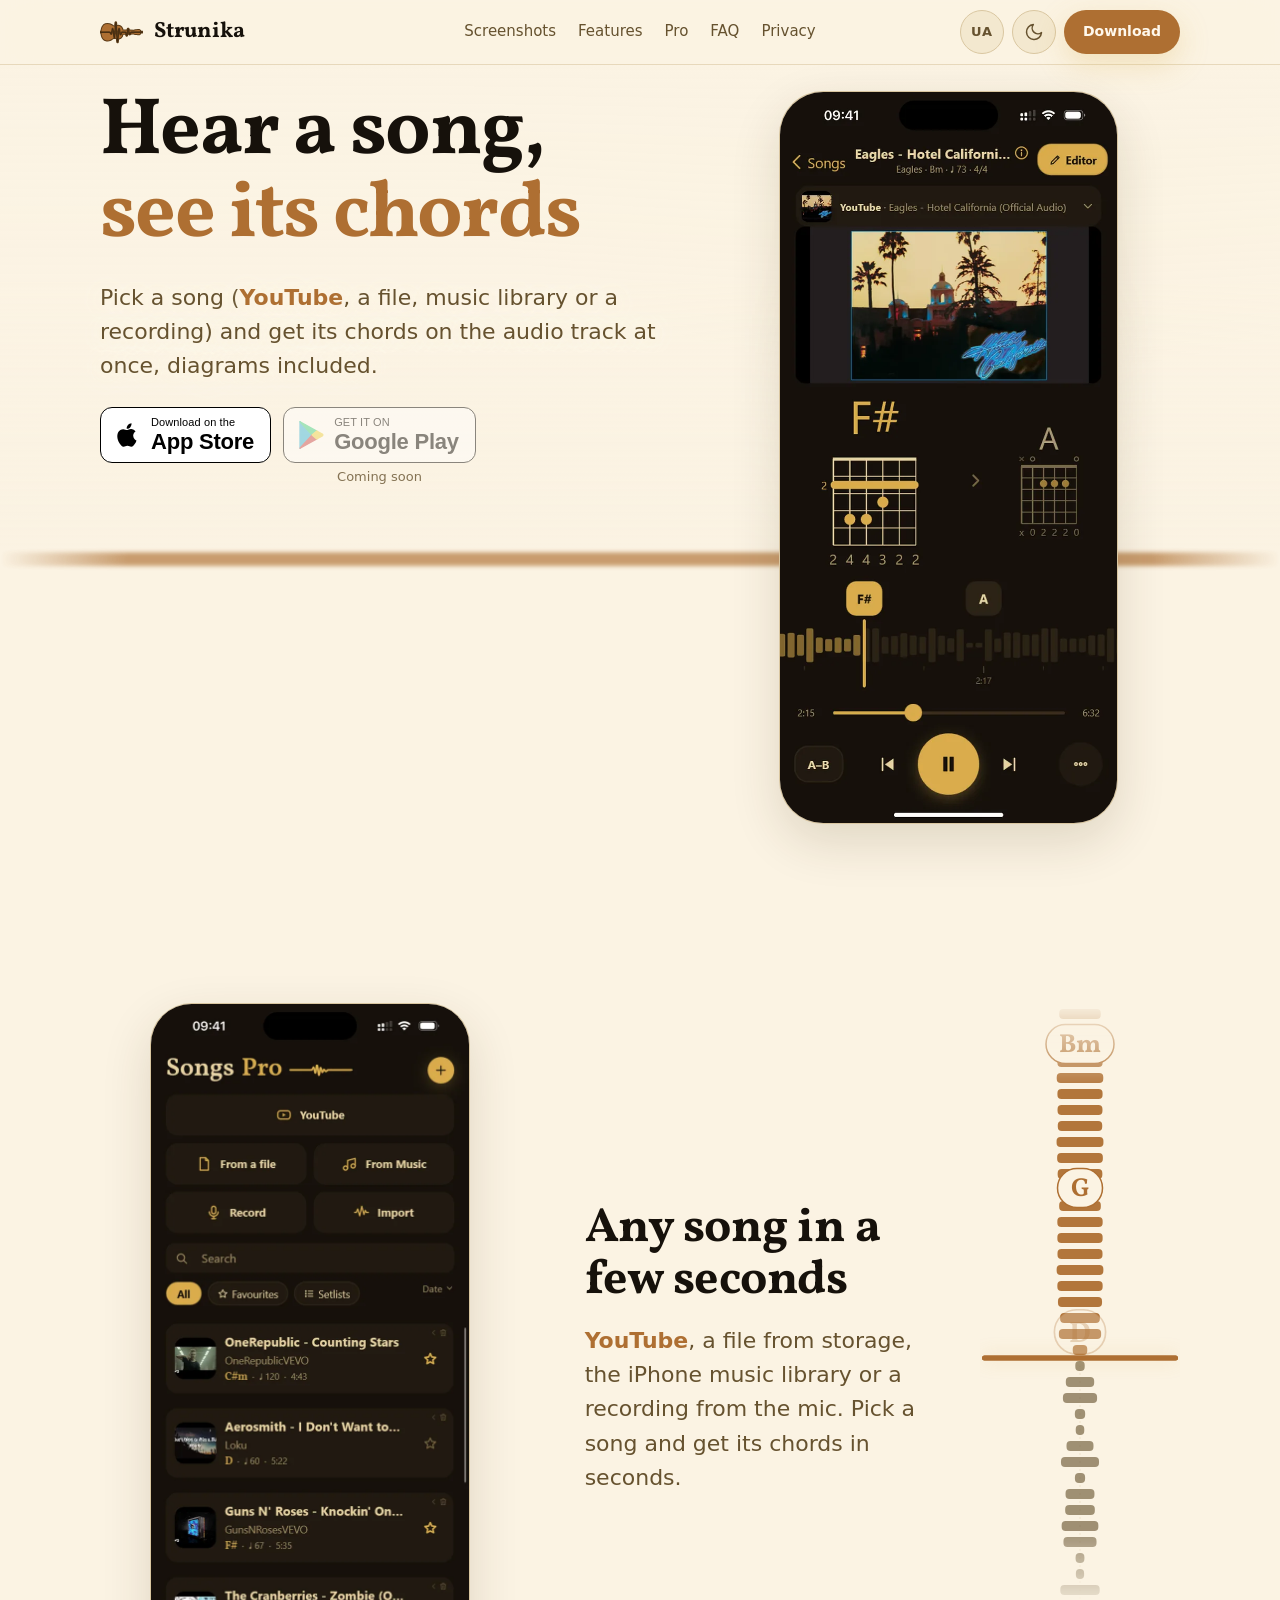
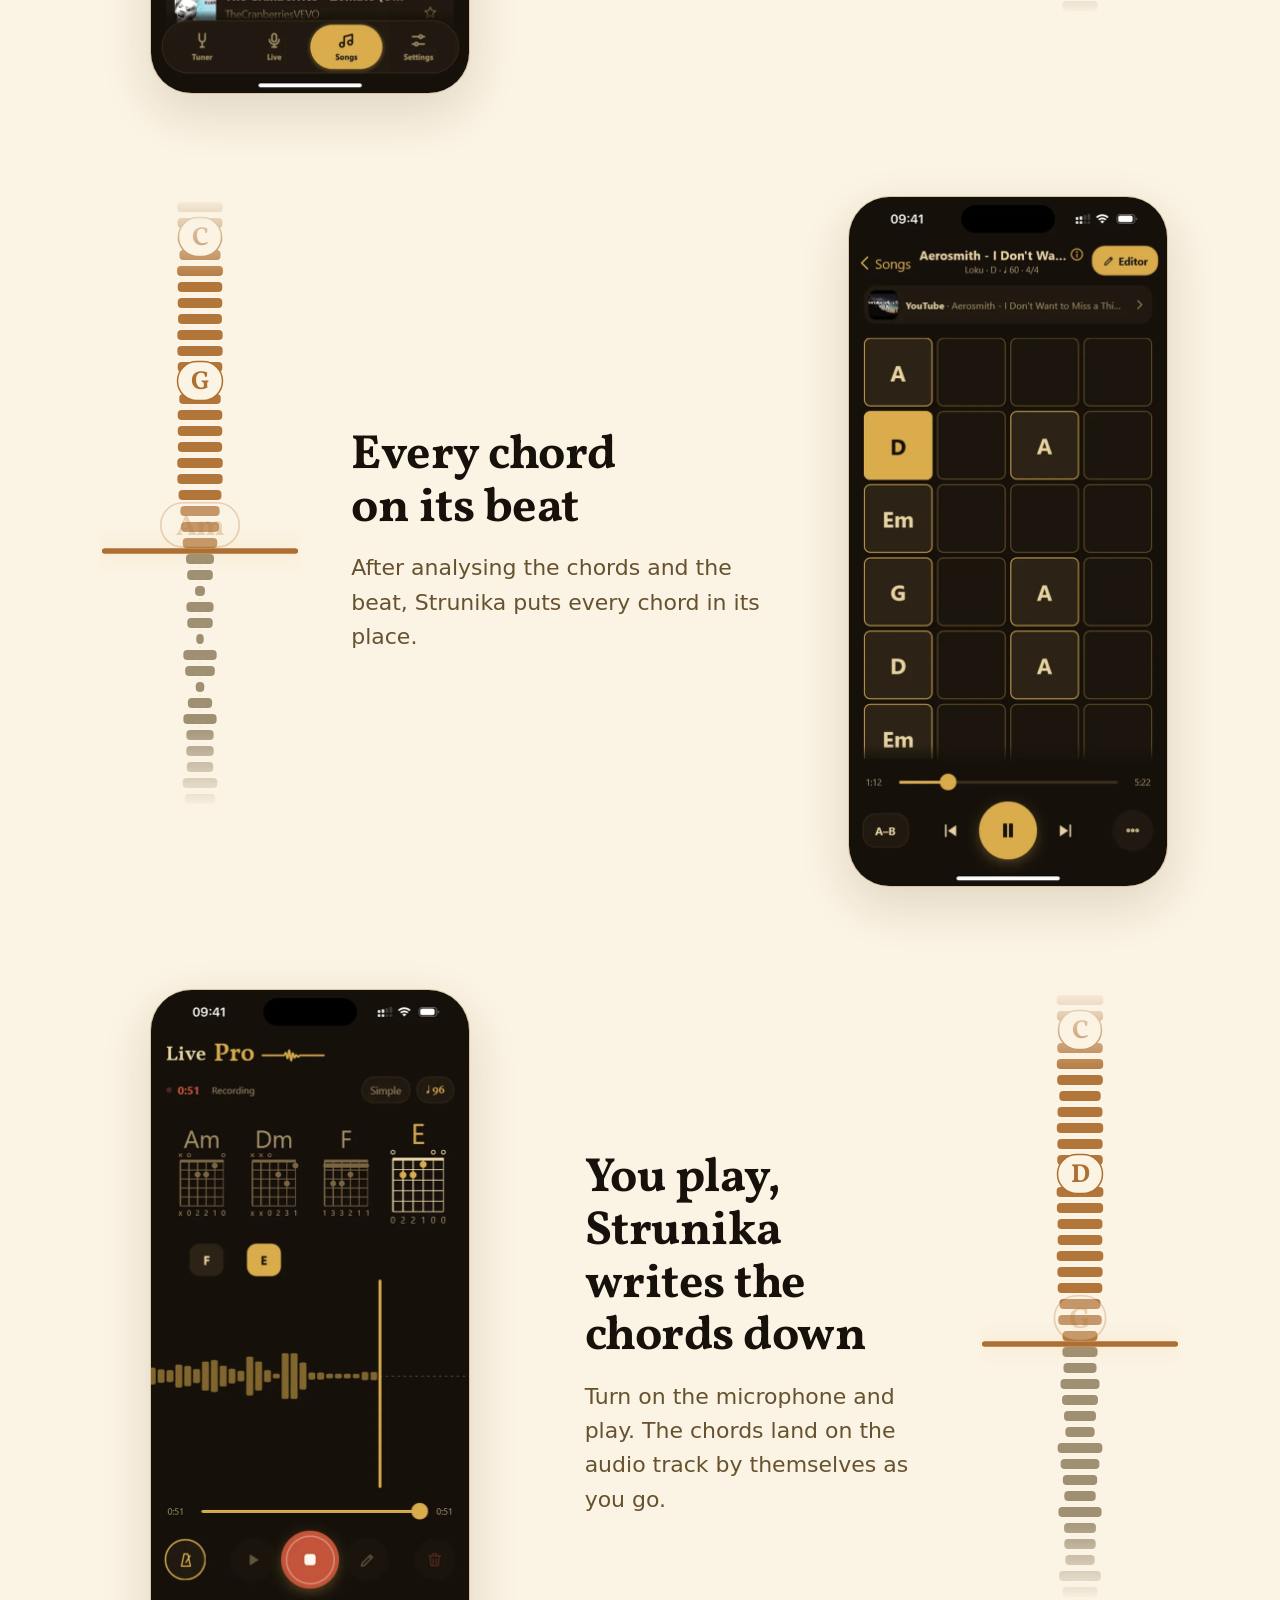
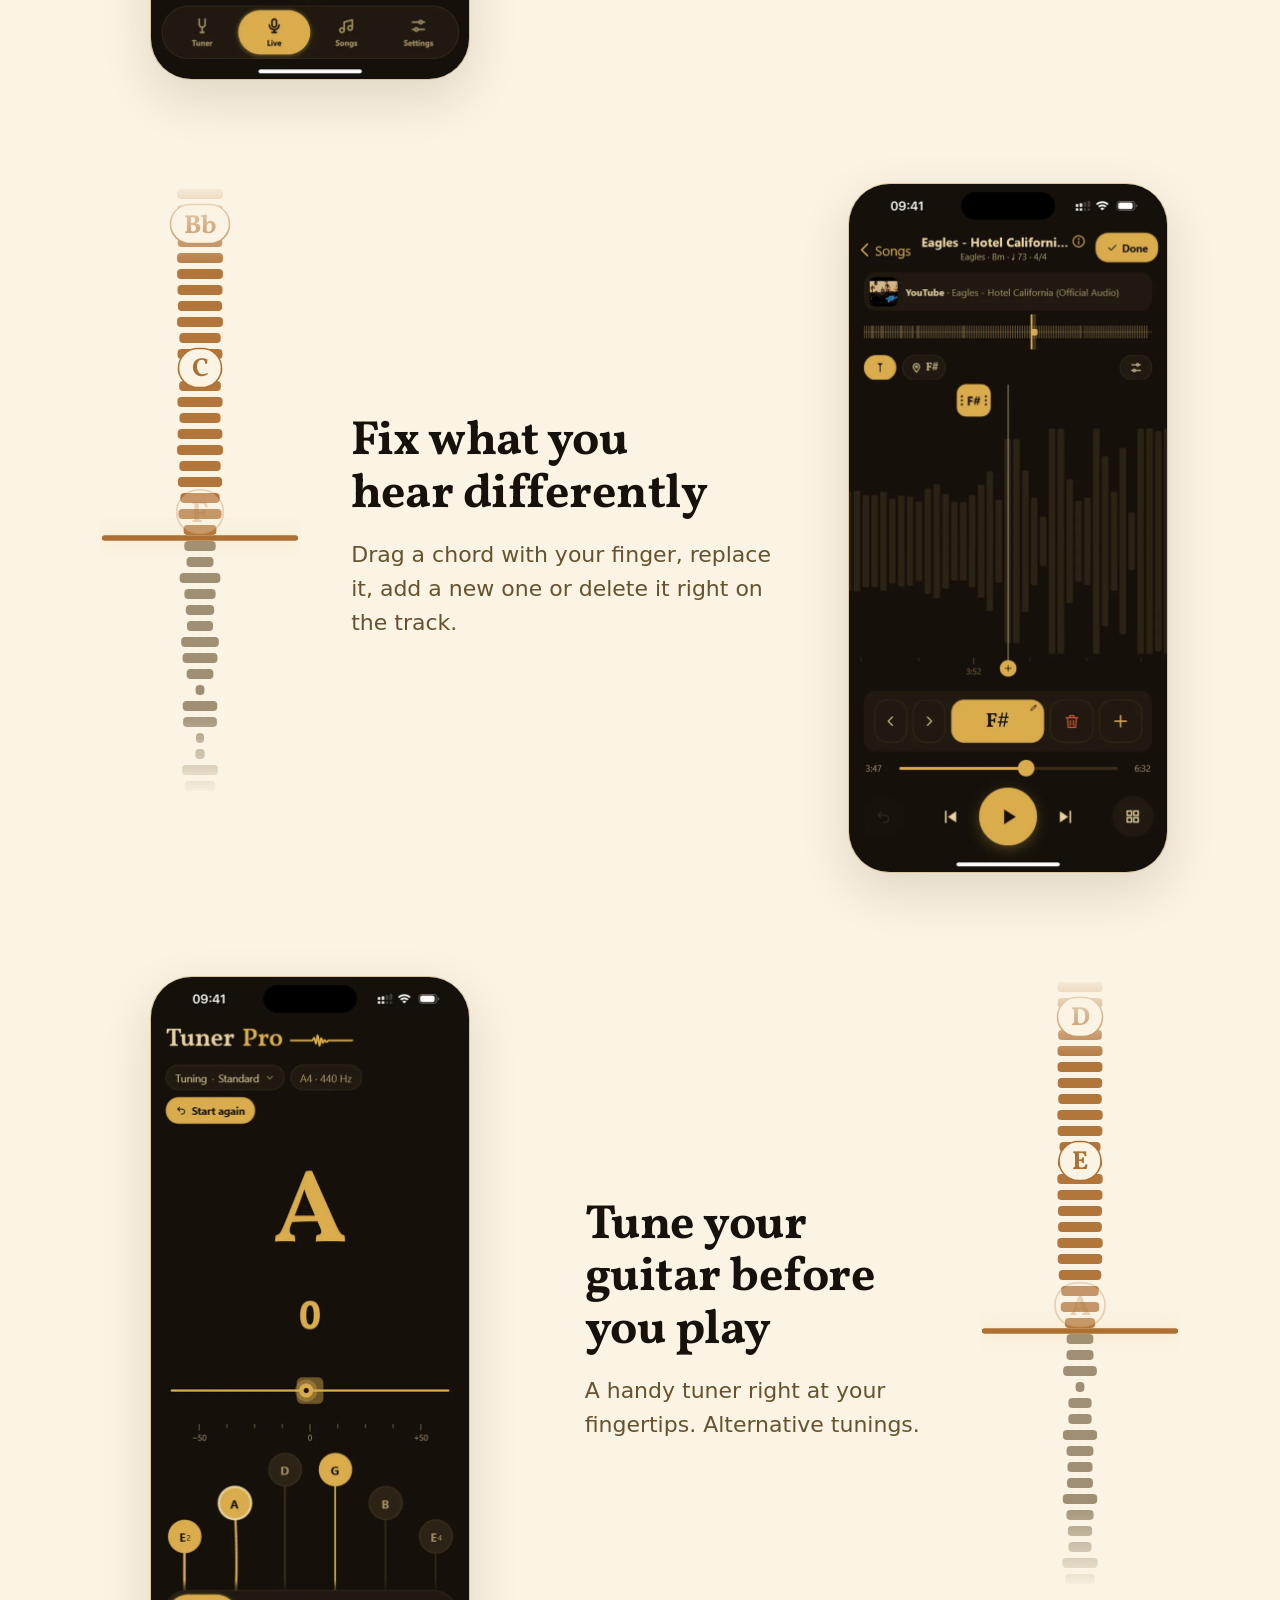
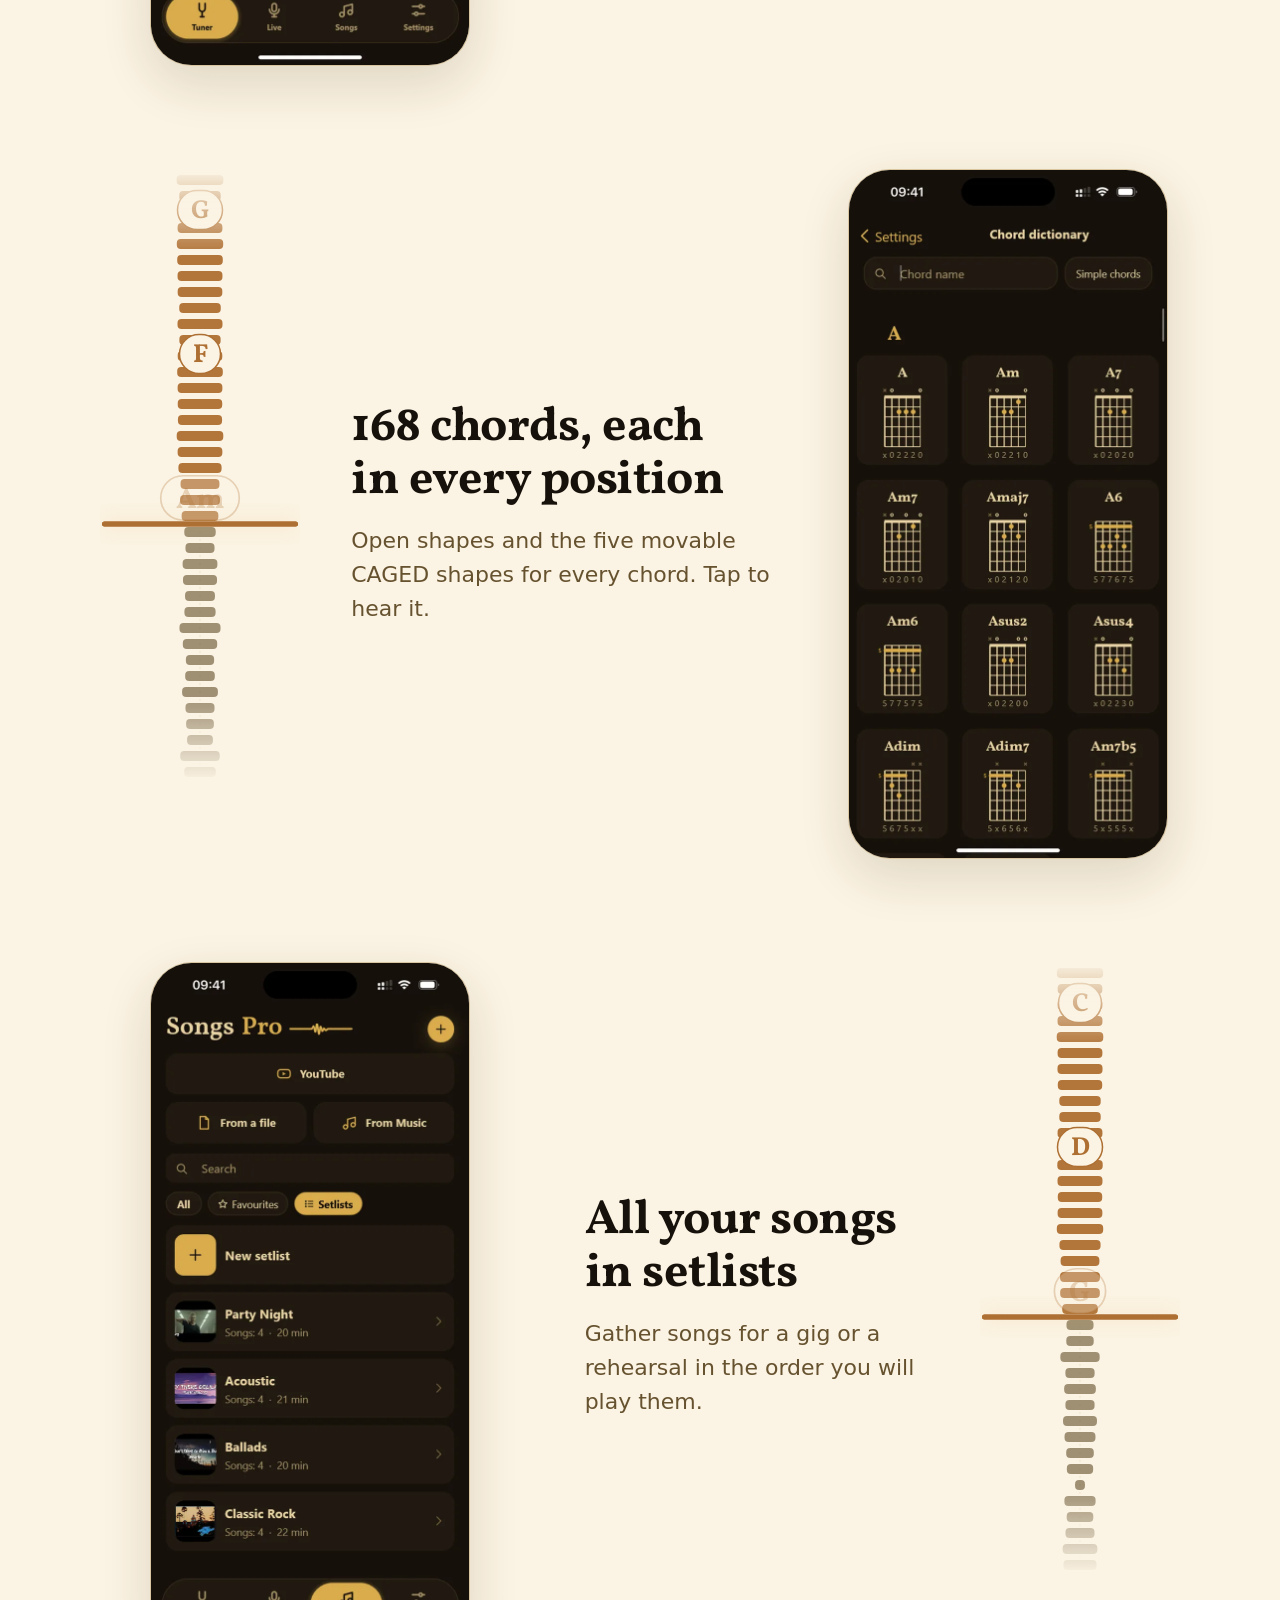
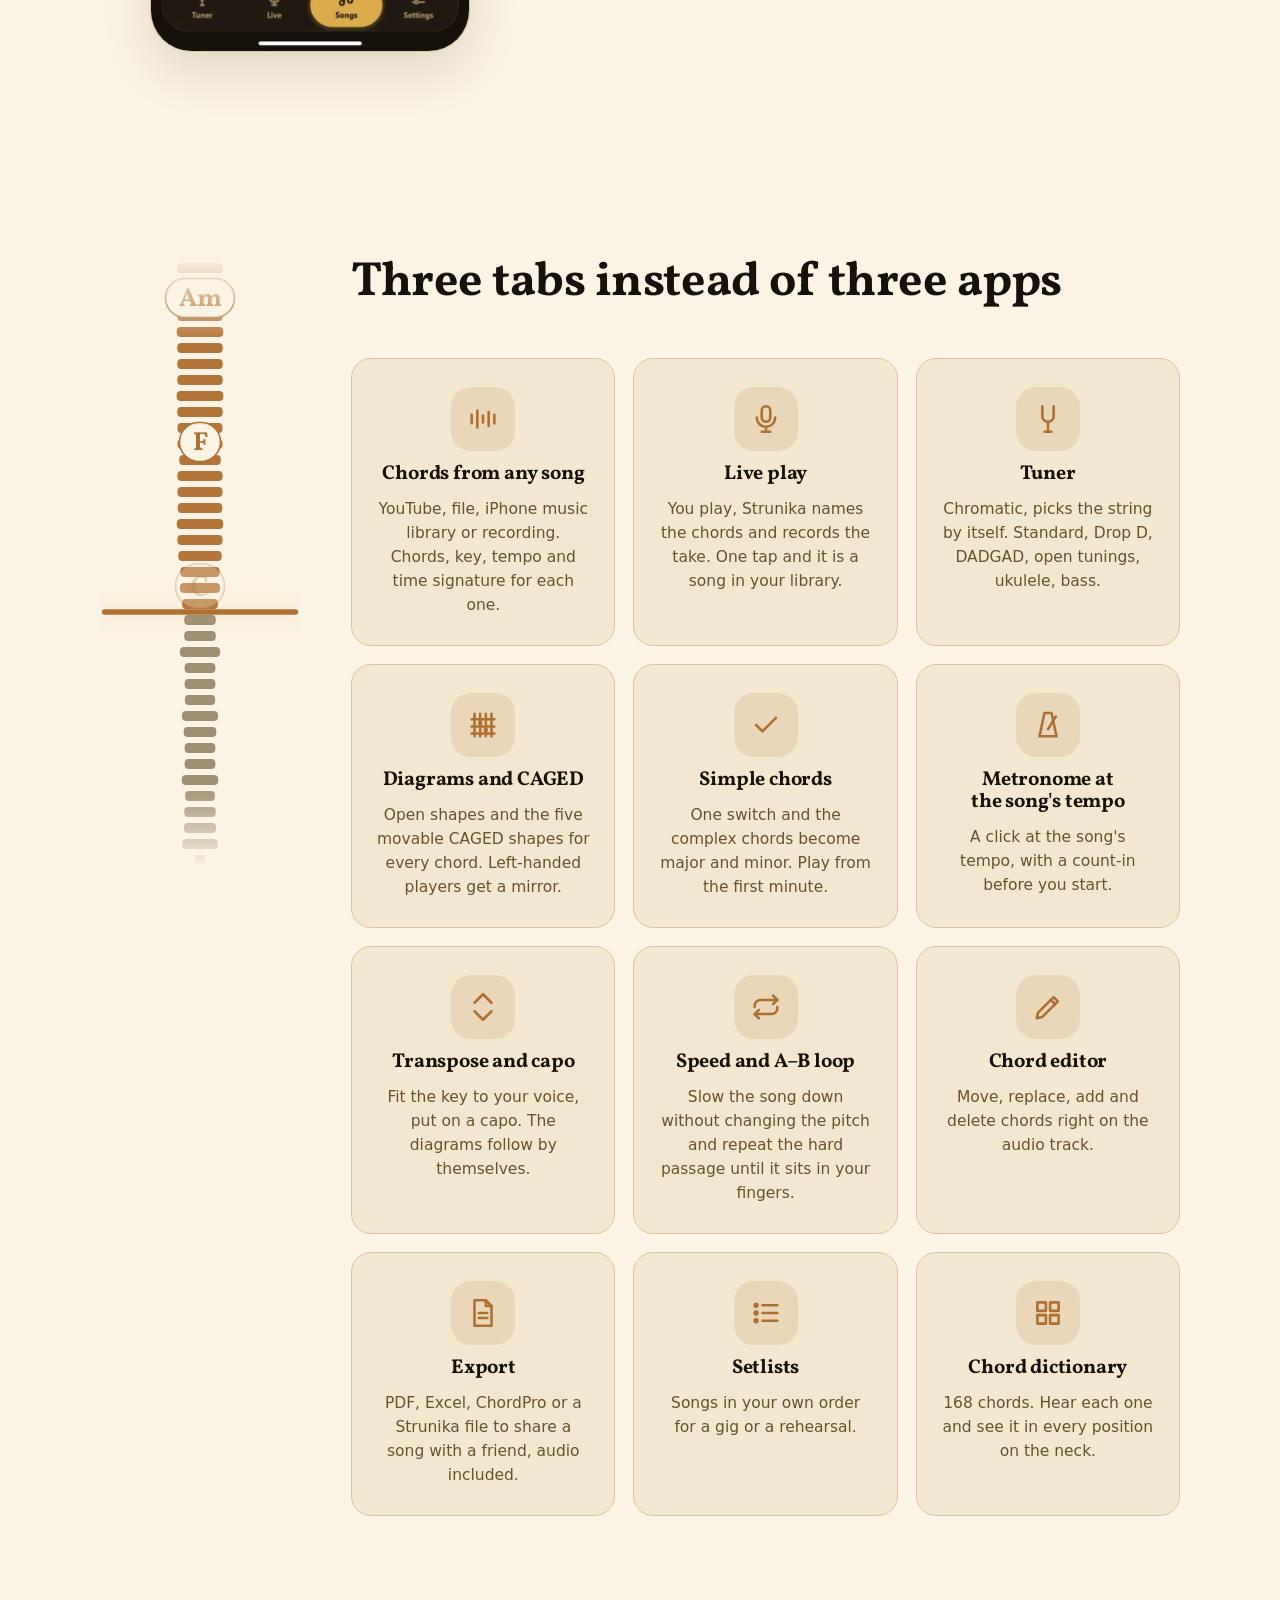
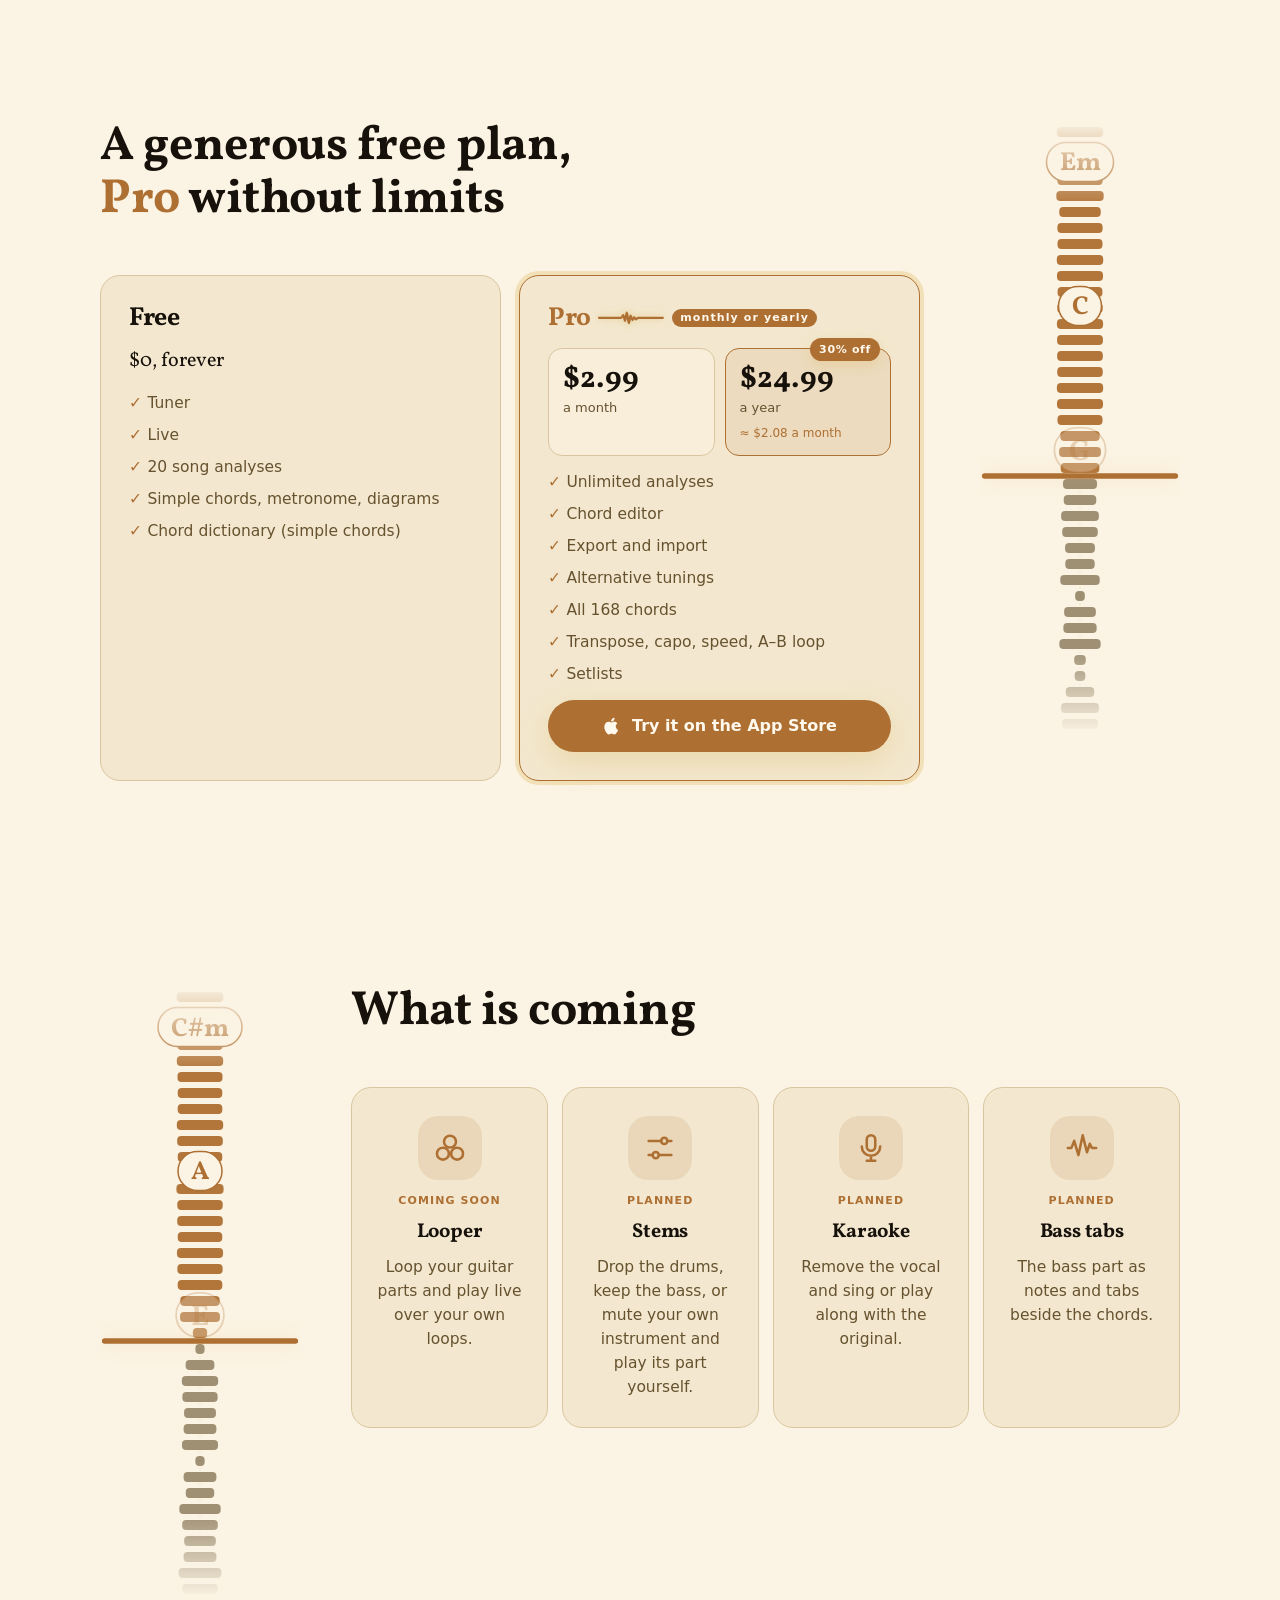
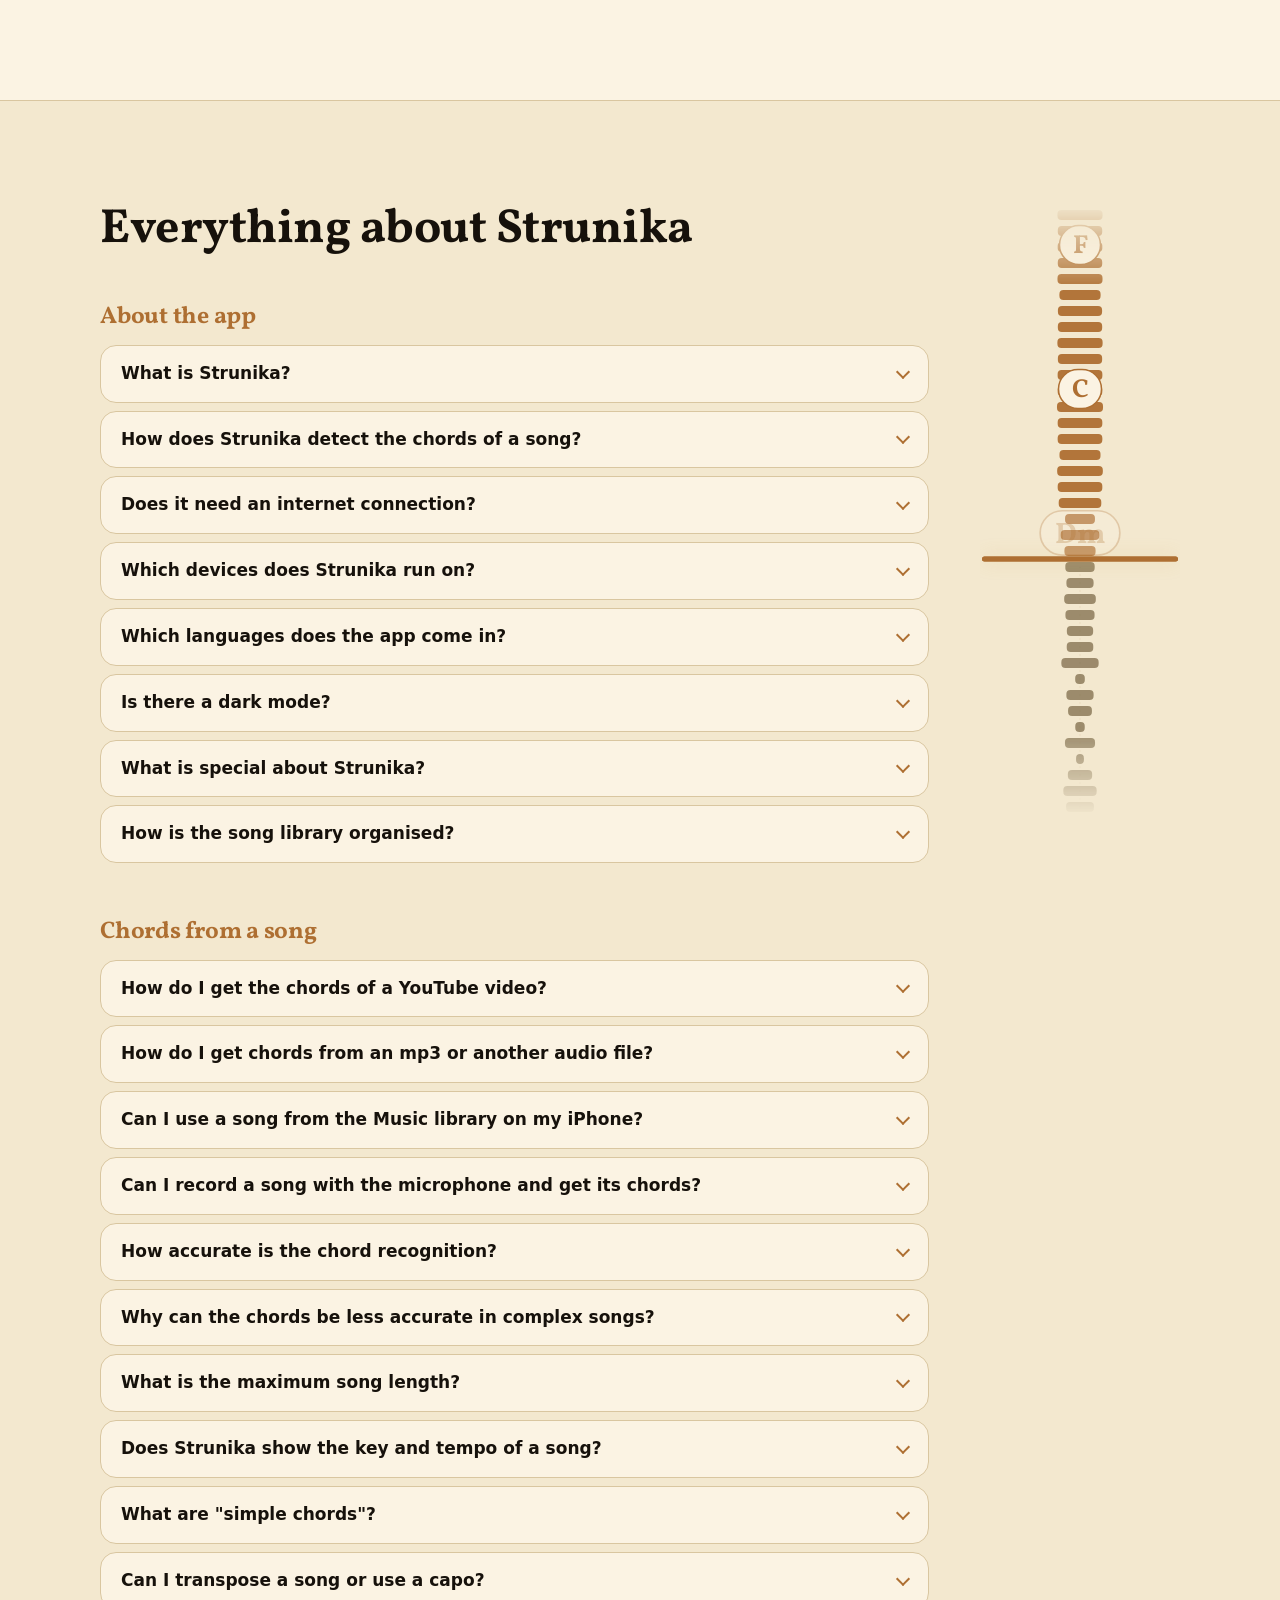
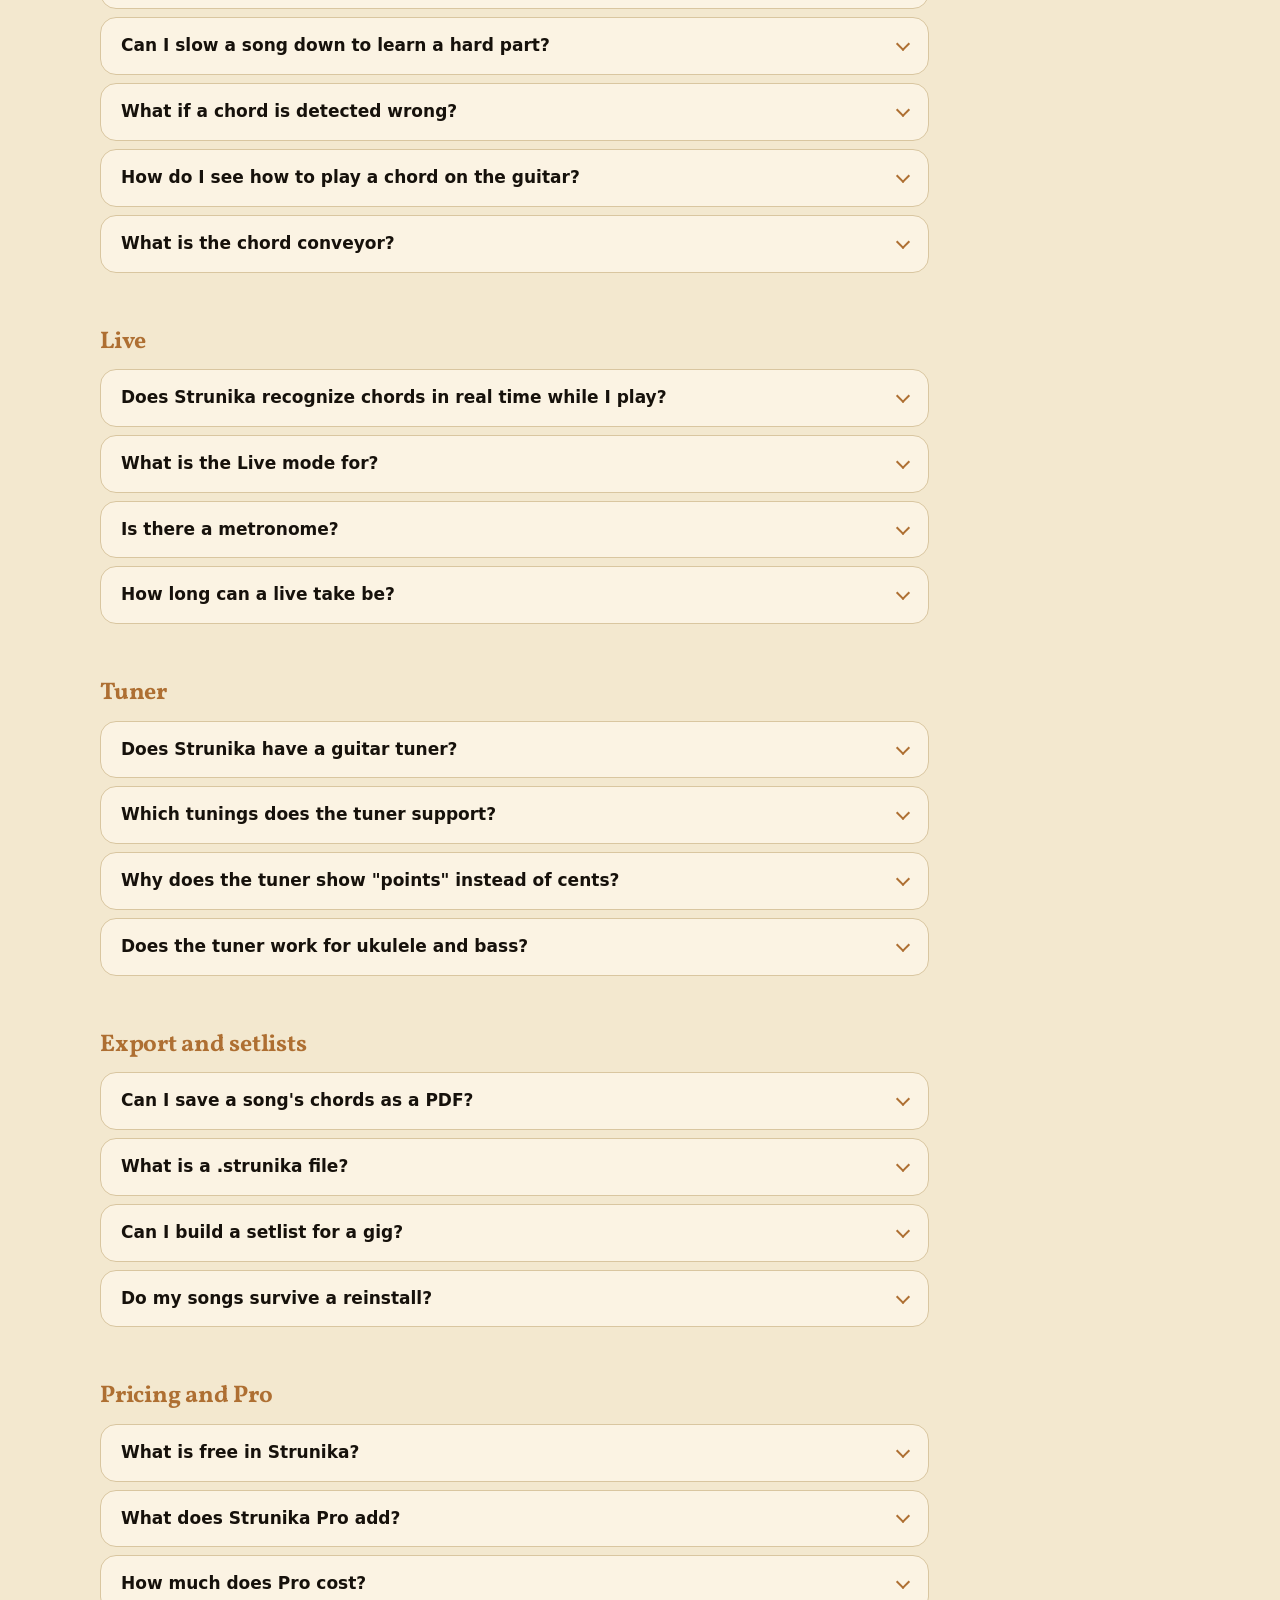
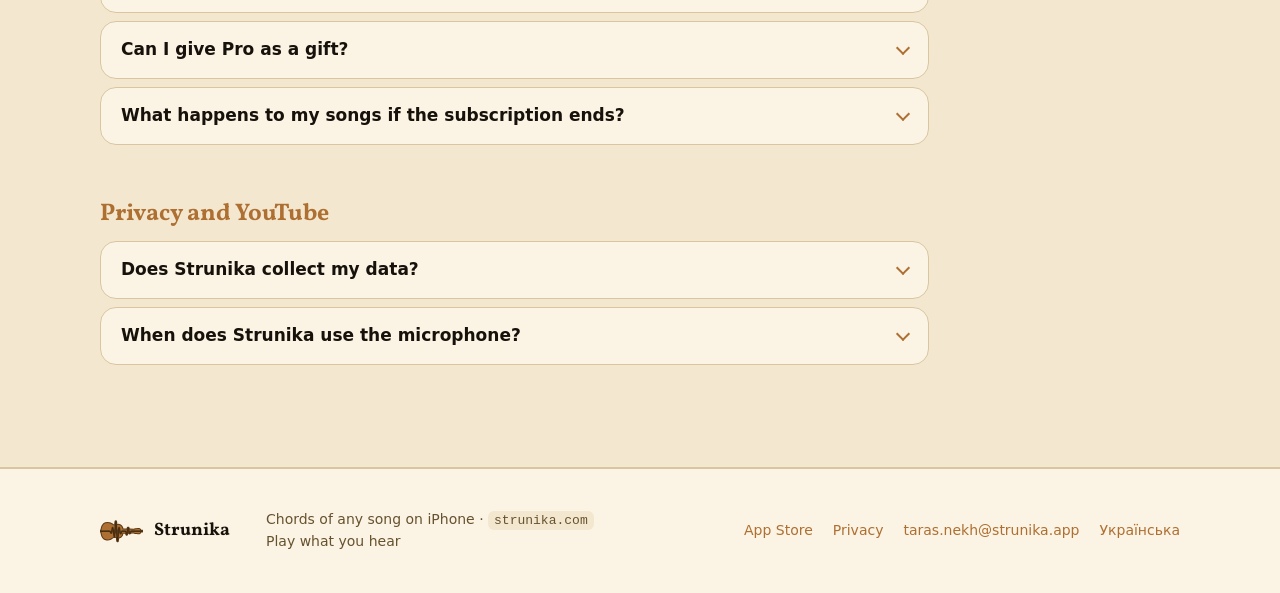
==== commit c8e19574: "Hero download button becomes store badges: App Store (black in the dark theme, white with a black fr" ====
--- a/index.html
+++ b/index.html
@@ -38,7 +38,7 @@
 <link rel="preconnect" href="https://fonts.googleapis.com">
 <link rel="preconnect" href="https://fonts.gstatic.com" crossorigin>
 <link rel="stylesheet" href="https://fonts.googleapis.com/css2?family=Vollkorn:wght@600;700&display=swap">
-<link rel="stylesheet" href="assets/style.css?v=13">
+<link rel="stylesheet" href="assets/style.css?v=14">
 <script>try{var t=localStorage.getItem('theme');if(t==='dark'||t==='light')document.documentElement.dataset.theme=t;}catch(e){}</script>
 <script type="application/ld+json">
 {
@@ -443,12 +443,17 @@
     <div class="hero-text">
       <h1>Hear a song, <em>see its chords</em></h1>
       <p class="lead">Pick a song (<span class="yt">YouTube</span>, a file, music library or a recording) and get its chords on the audio track at once, diagrams included.</p>
-      <div class="cta">
-        <div class="dl">
-          <a class="btn btn-primary" href="https://strunika.app">
-            <svg viewBox="0 0 24 24" fill="currentColor"><path d="M16.4 12.6c0-2.5 2-3.6 2.1-3.7-1.2-1.7-3-1.9-3.6-2-1.5-.2-3 .9-3.8.9-.8 0-2-.9-3.3-.8-1.7 0-3.2 1-4.1 2.5-1.8 3.1-.5 7.6 1.3 10.1.9 1.2 1.9 2.6 3.2 2.5 1.3-.1 1.8-.8 3.3-.8 1.6 0 2 .8 3.3.8 1.4 0 2.3-1.3 3.1-2.5 1-1.4 1.4-2.8 1.4-2.9 0 0-2.7-1-2.8-4.1zM14 5.3c.7-.9 1.2-2.1 1-3.3-1 0-2.3.7-3 1.5-.7.8-1.3 2-1.1 3.2 1.2.1 2.4-.6 3.1-1.4z"/></svg>
-            Get for free
-          </a>
+      <div class="cta stores">
+        <a class="store" href="https://strunika.app" aria-label="Download on the App Store">
+          <svg class="store-ico" viewBox="0 0 24 24" fill="currentColor" aria-hidden="true"><path d="M16.4 12.6c0-2.5 2-3.6 2.1-3.7-1.2-1.7-3-1.9-3.6-2-1.5-.2-3 .9-3.8.9-.8 0-2-.9-3.3-.8-1.7 0-3.2 1-4.1 2.5-1.8 3.1-.5 7.6 1.3 10.1.9 1.2 1.9 2.6 3.2 2.5 1.3-.1 1.8-.8 3.3-.8 1.6 0 2 .8 3.3.8 1.4 0 2.3-1.3 3.1-2.5 1-1.4 1.4-2.8 1.4-2.9 0 0-2.7-1-2.8-4.1zM14 5.3c.7-.9 1.2-2.1 1-3.3-1 0-2.3.7-3 1.5-.7.8-1.3 2-1.1 3.2 1.2.1 2.4-.6 3.1-1.4z"/></svg>
+          <span class="store-txt"><small>Download on the</small><b>App Store</b></span>
+        </a>
+        <div class="store-soon">
+          <span class="store is-off" role="img" aria-label="Google Play, coming soon" title="Coming soon">
+            <svg class="store-ico" viewBox="0 0 24 26" aria-hidden="true" stroke-linejoin="round" stroke-width="1.2"><path d="M2.5 1.5 13 13 2.5 24.5z" fill="#00C3FF" stroke="#00C3FF"/><path d="M2.5 1.5 17 9.6 13 13z" fill="#00E676" stroke="#00E676"/><path d="M2.5 24.5 13 13 17 16.4z" fill="#FF3A44" stroke="#FF3A44"/><path d="M17 9.6 21.8 12.3c.6.4.6 1 0 1.4L17 16.4 13 13z" fill="#FFD400" stroke="#FFD400"/></svg>
+            <span class="store-txt"><small>GET IT ON</small><b>Google Play</b></span>
+          </span>
+          <span class="cta-note">Coming soon</span>
         </div>
       </div>
     </div>
--- a/assets/style.css
+++ b/assets/style.css
@@ -194,6 +194,38 @@
 .cta { display: flex; gap: 12px; flex-wrap: wrap; align-items: flex-start; }
 .cta .dl { display: flex; flex-direction: column; align-items: center; gap: 6px; }
 .cta-note { margin: 0; font-size: 15px; line-height: 1.2; color: var(--text2); opacity: .8; }
+
+/* store badges: black in the dark theme, white with a black frame in the light one */
+.stores { gap: 12px; }
+.store {
+  --b-bg: #fff; --b-fg: #000; --b-line: #000;
+  display: inline-flex; align-items: center; gap: 9px; height: 56px; padding: 0 16px 0 13px;
+  border-radius: 12px; background: var(--b-bg); color: var(--b-fg); border: 1.5px solid var(--b-line);
+  font-family: -apple-system, BlinkMacSystemFont, "SF Pro Display", "Segoe UI", Helvetica, Arial, sans-serif;
+  text-decoration: none; white-space: nowrap;
+  transition: transform .2s cubic-bezier(.2,.9,.3,1.4), box-shadow .25s;
+}
+@media (prefers-color-scheme: dark) { :root:not([data-theme="light"]) .store { --b-bg: #000; --b-fg: #fff; --b-line: #a6a6a6; } }
+:root[data-theme="dark"] .store { --b-bg: #000; --b-fg: #fff; --b-line: #a6a6a6; }
+a.store:hover { text-decoration: none; transform: translateY(-1px); box-shadow: 0 10px 28px var(--glow); }
+a.store:active { transform: scale(.97); }
+.store-ico { width: 28px; height: 30px; flex: none; }
+.store-txt { display: flex; flex-direction: column; line-height: 1; text-align: left; }
+.store-txt small { font-size: 11px; font-weight: 500; letter-spacing: .01em; margin-bottom: 3px; }
+.store-txt b { font-size: 22px; font-weight: 600; letter-spacing: -.01em; }
+.store.is-off { opacity: .45; cursor: default; filter: grayscale(.35); }
+.store-soon { display: flex; flex-direction: column; align-items: center; gap: 6px; }
+.store-soon .cta-note { font-size: 13px; }
+@media (max-width: 440px) {
+  .stores { gap: 8px; flex-wrap: nowrap; width: 100%; }
+  .stores > .store, .store-soon { flex: 1 1 0; min-width: 0; }
+  .store-soon .store { width: 100%; }
+  .store { height: 50px; gap: 6px; padding: 0 8px; border-radius: 10px; justify-content: center; }
+  .store-ico { width: 22px; height: 24px; }
+  .store-txt small { font-size: 9px; margin-bottom: 2px; }
+  .store-txt b { font-size: 17px; }
+}
+@media (max-width: 340px) { .store-ico { width: 19px; height: 21px; } .store-txt b { font-size: 15px; } .store-txt small { font-size: 8px; } }
 .hero-shot { margin: 0; justify-self: center; width: min(340px, 100%, calc((100svh - 164px) / 2.165)); min-width: 220px; position: relative; margin-top: 0; }
 .hero-shot img { width: 100%; height: auto; border-radius: 13% / 6%; box-shadow: var(--shadow); border: 1px solid var(--sep); background: var(--surface1); }
 /* the screenshot rises in once with the page; it is visible at rest without this */
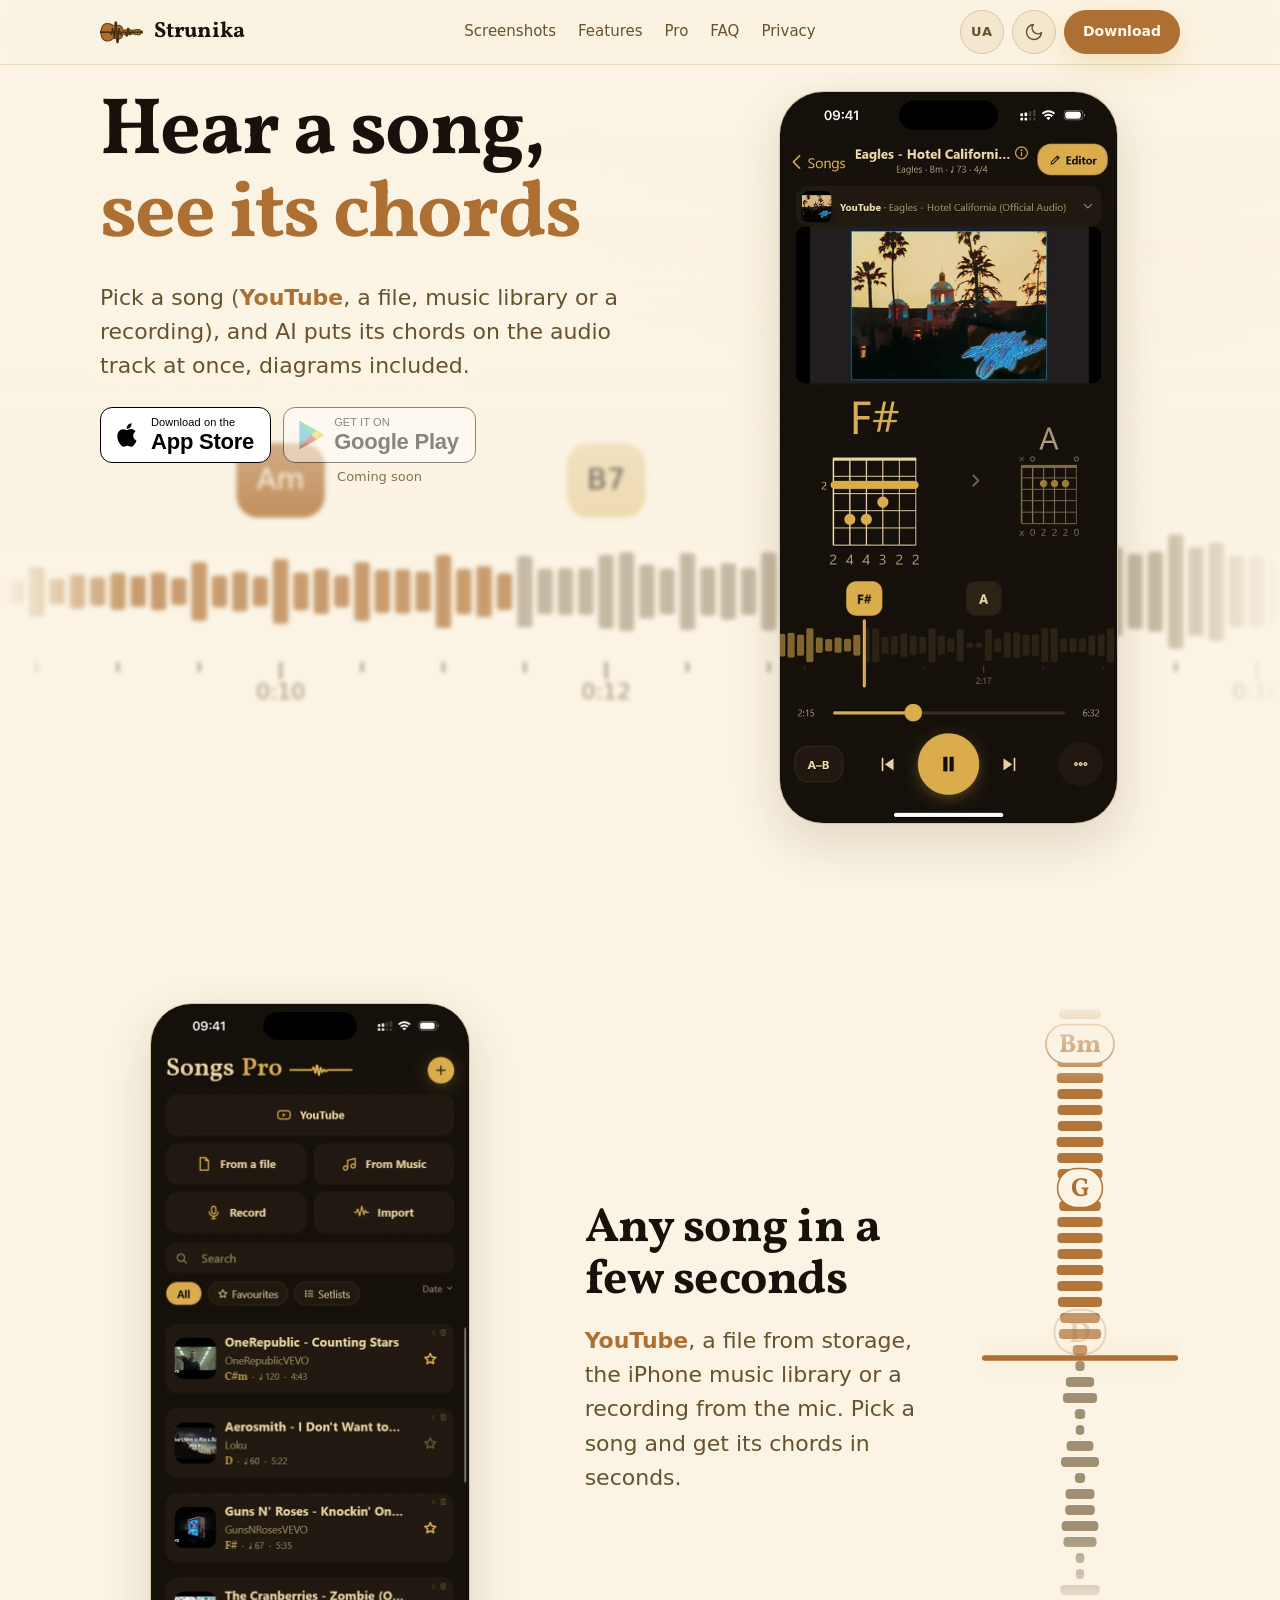
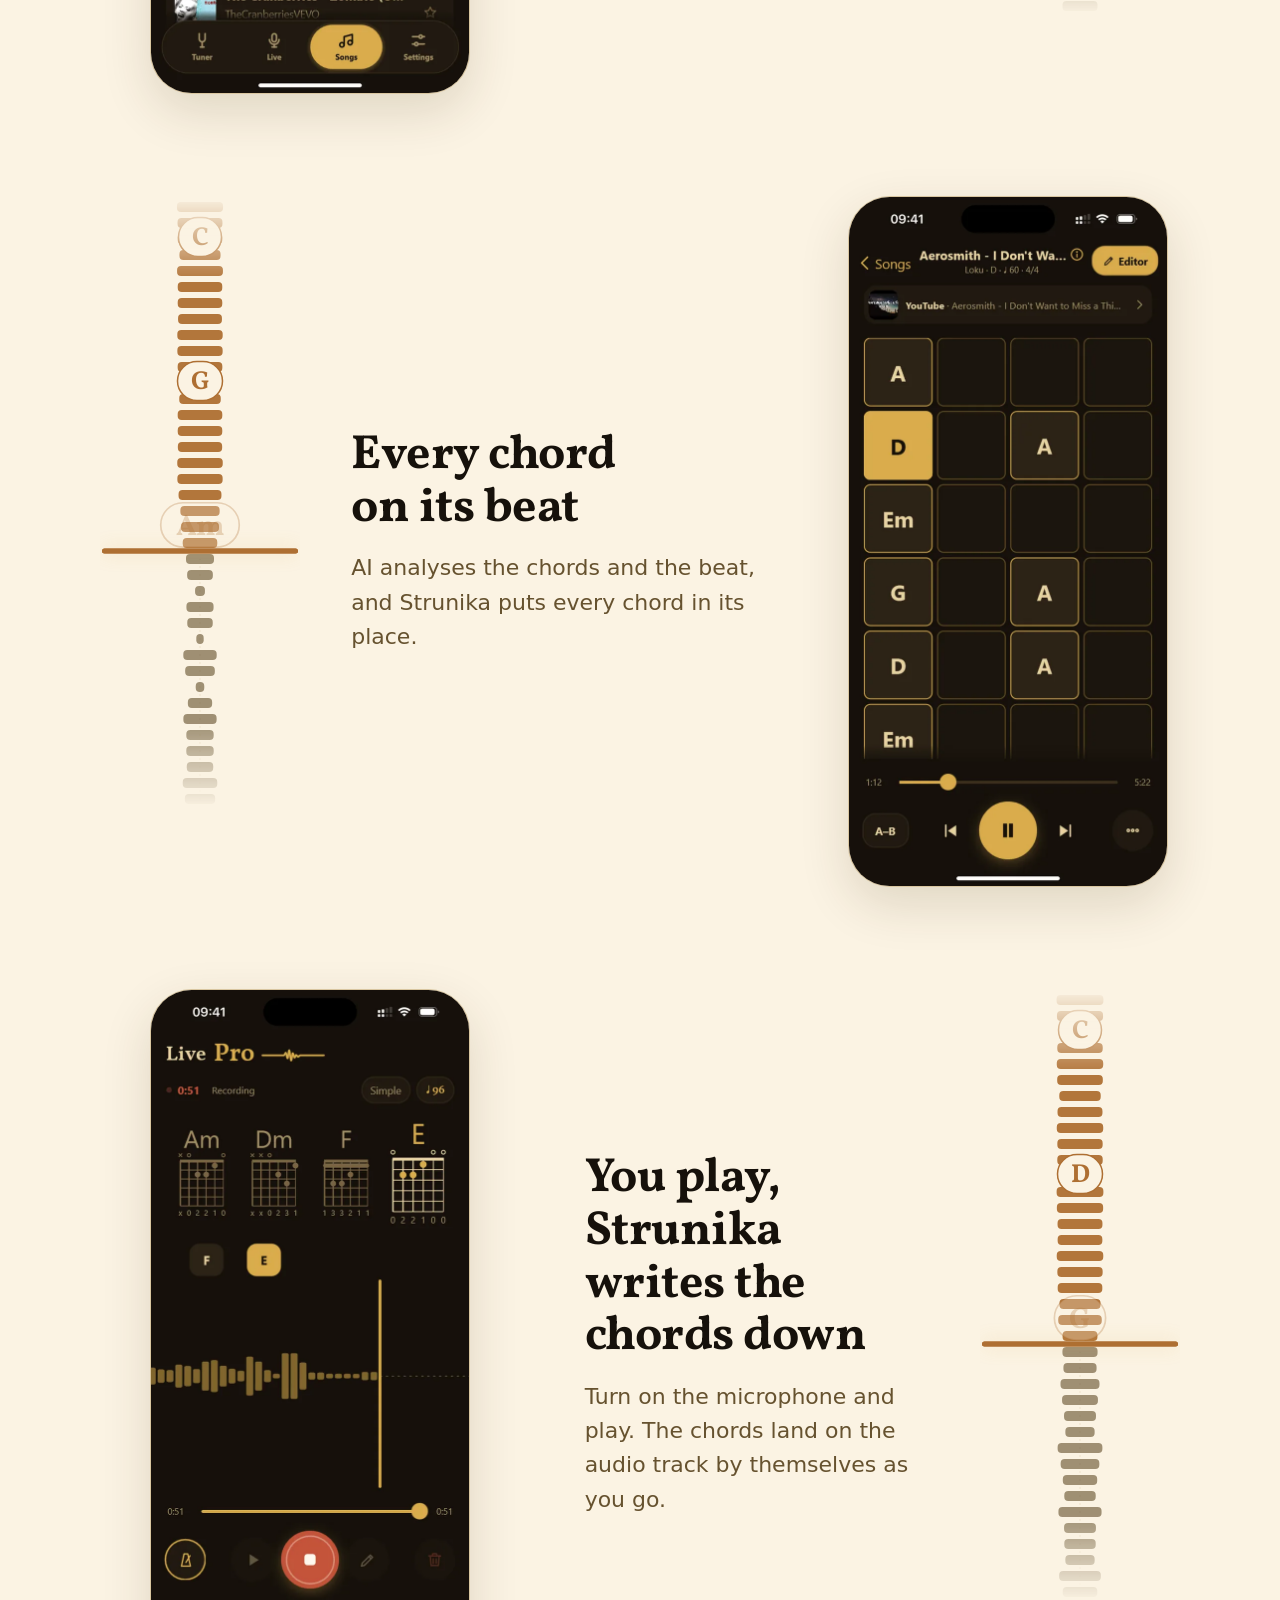
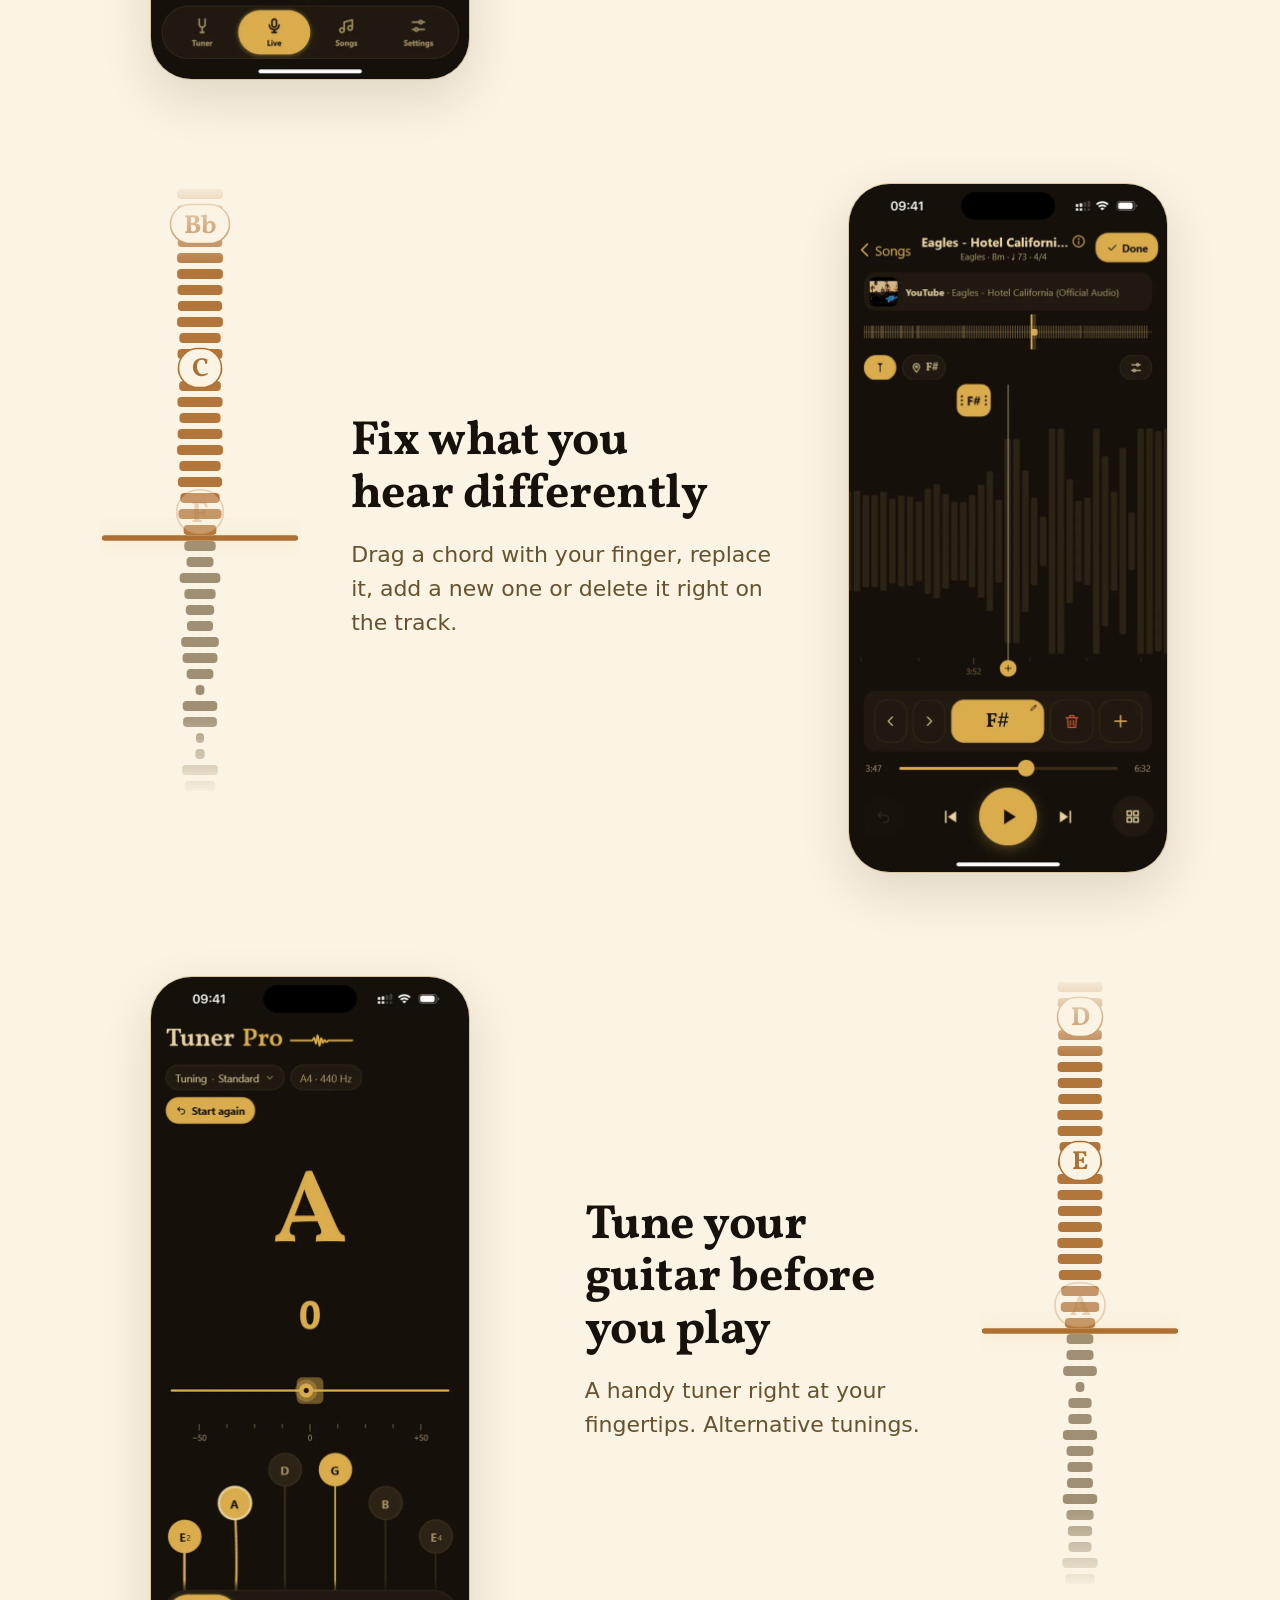
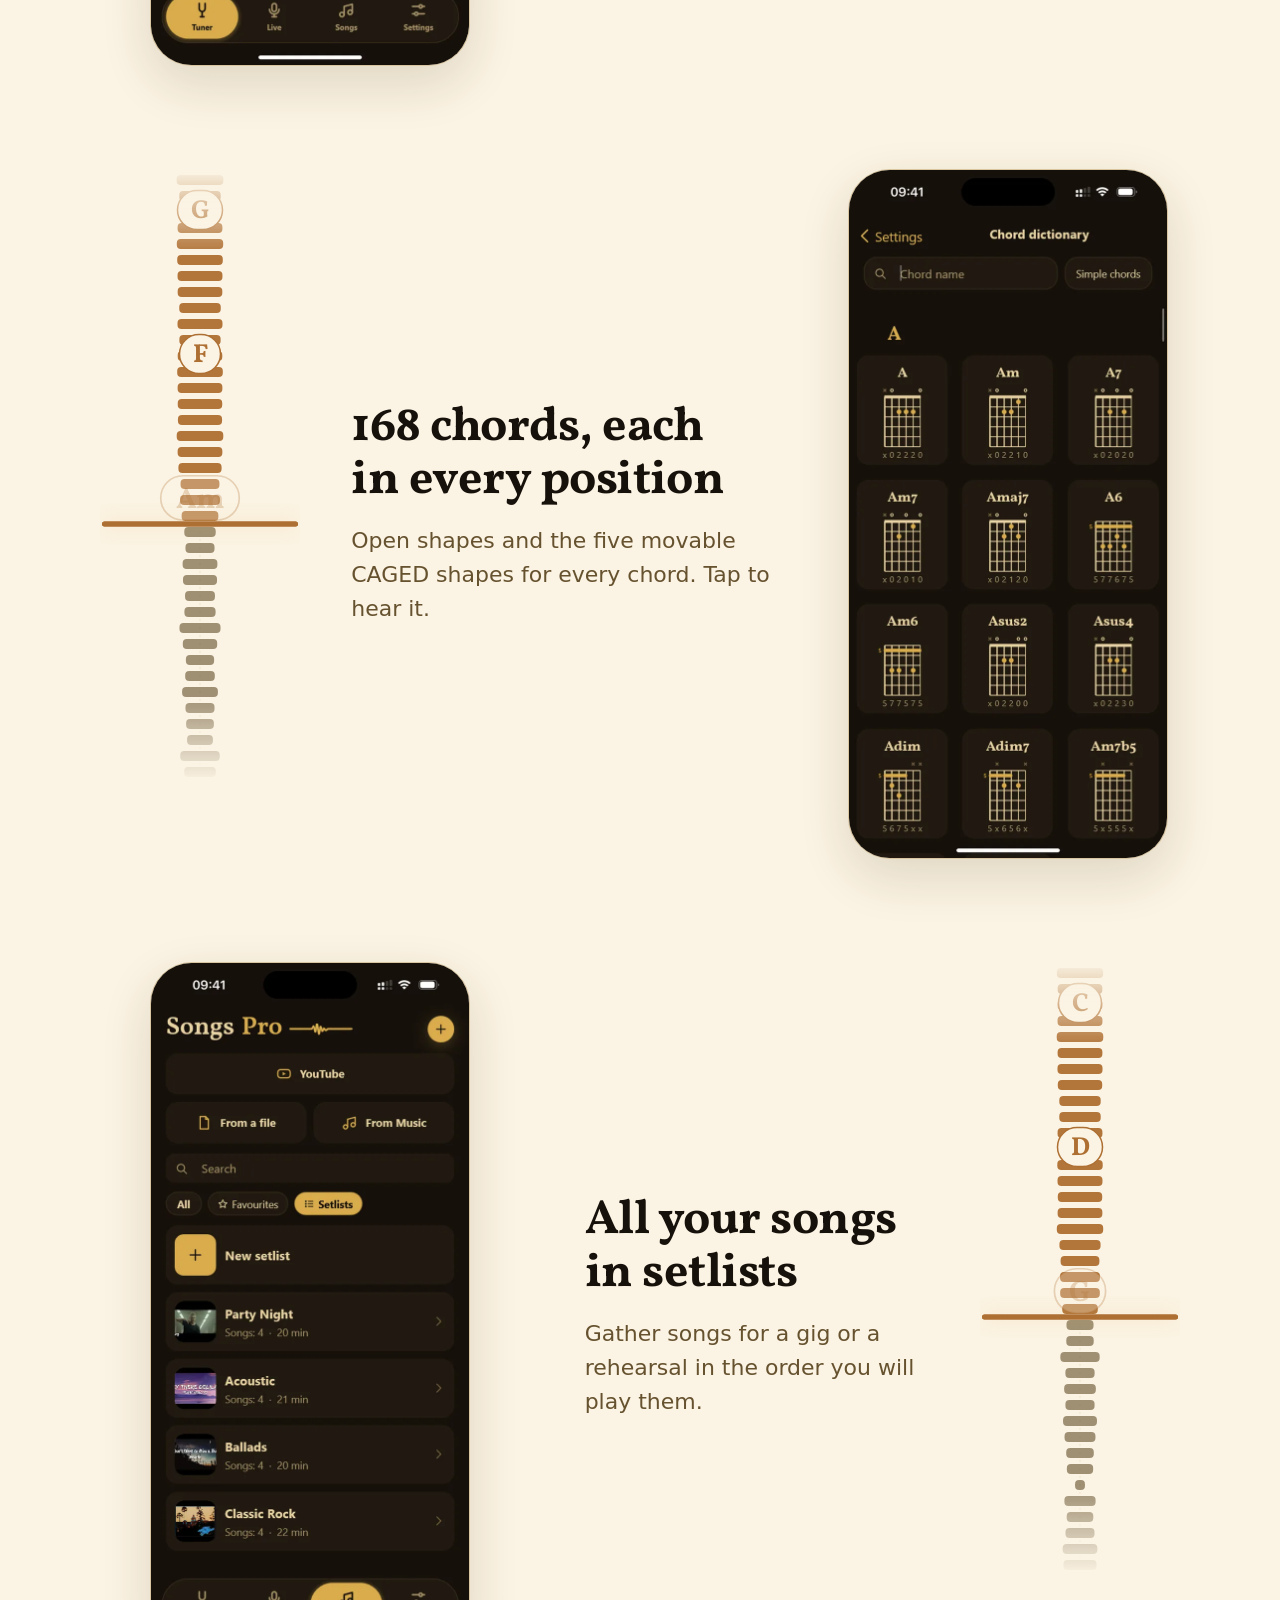
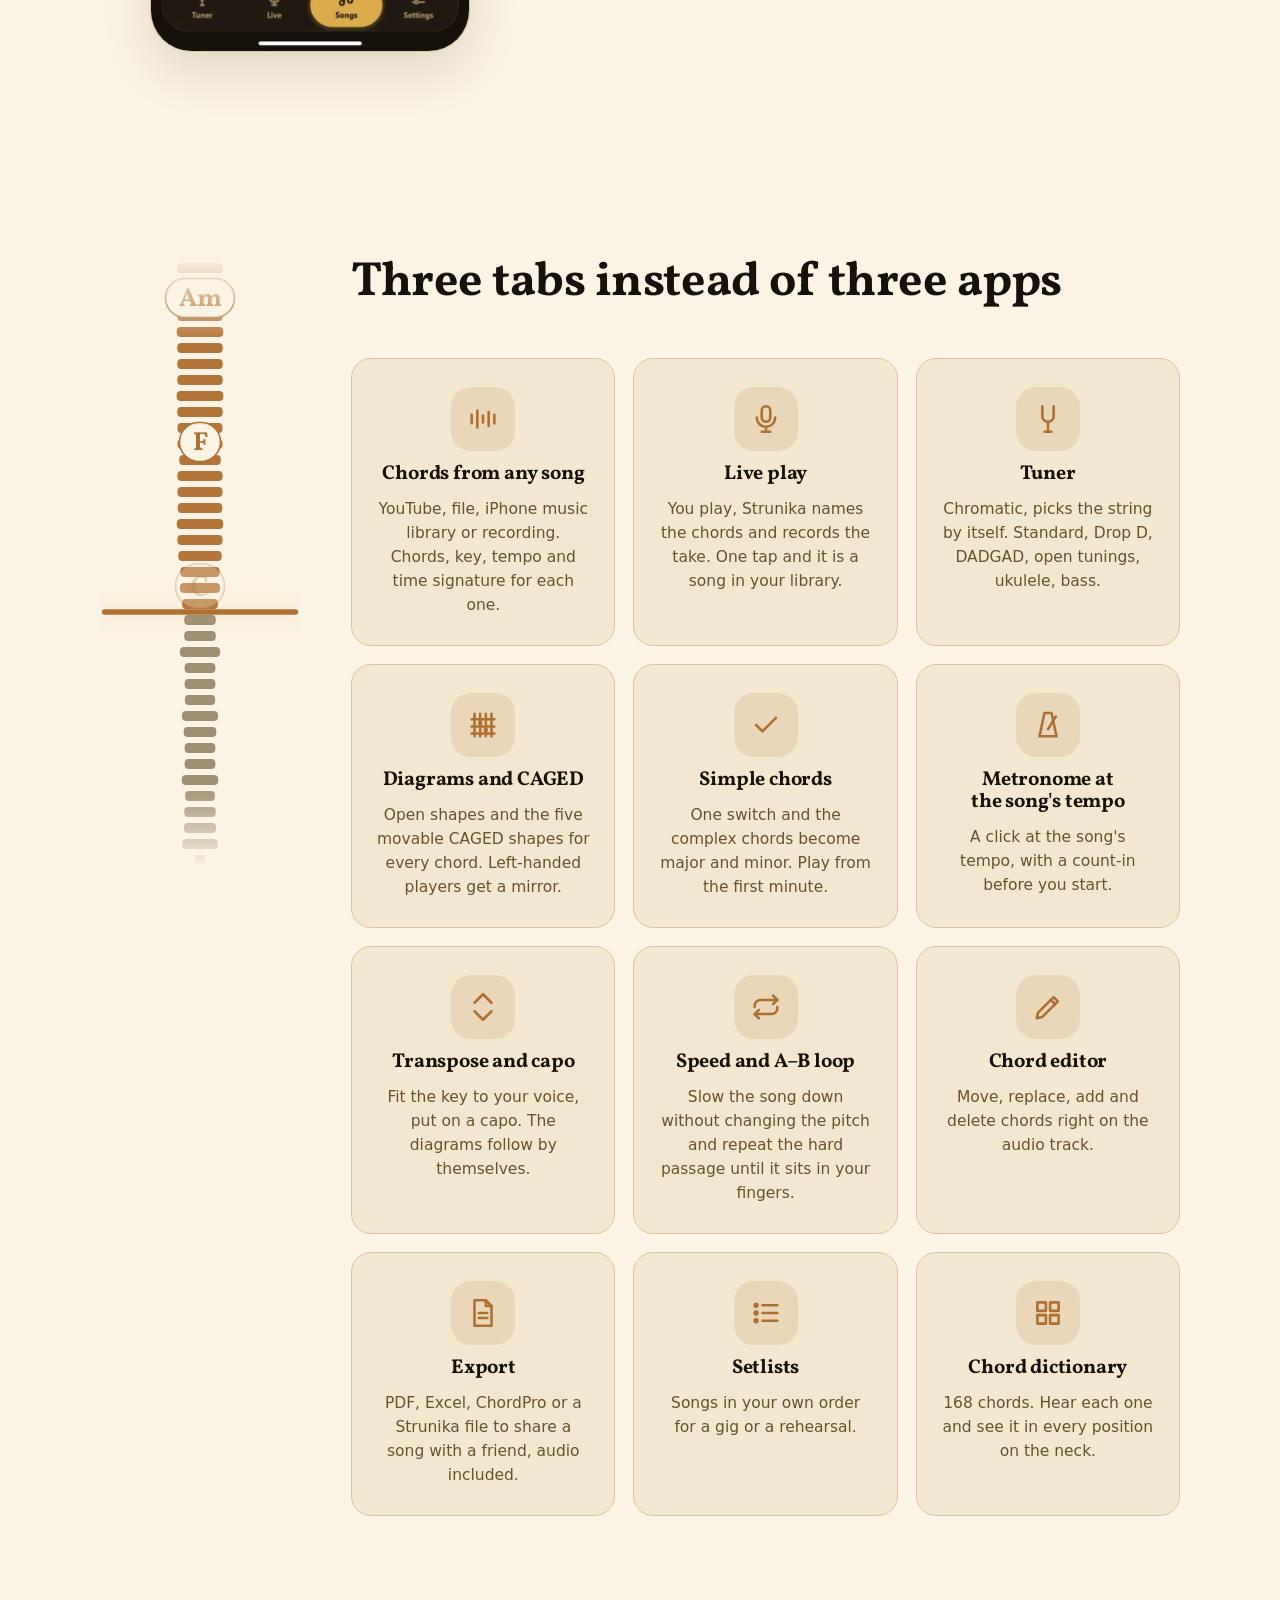
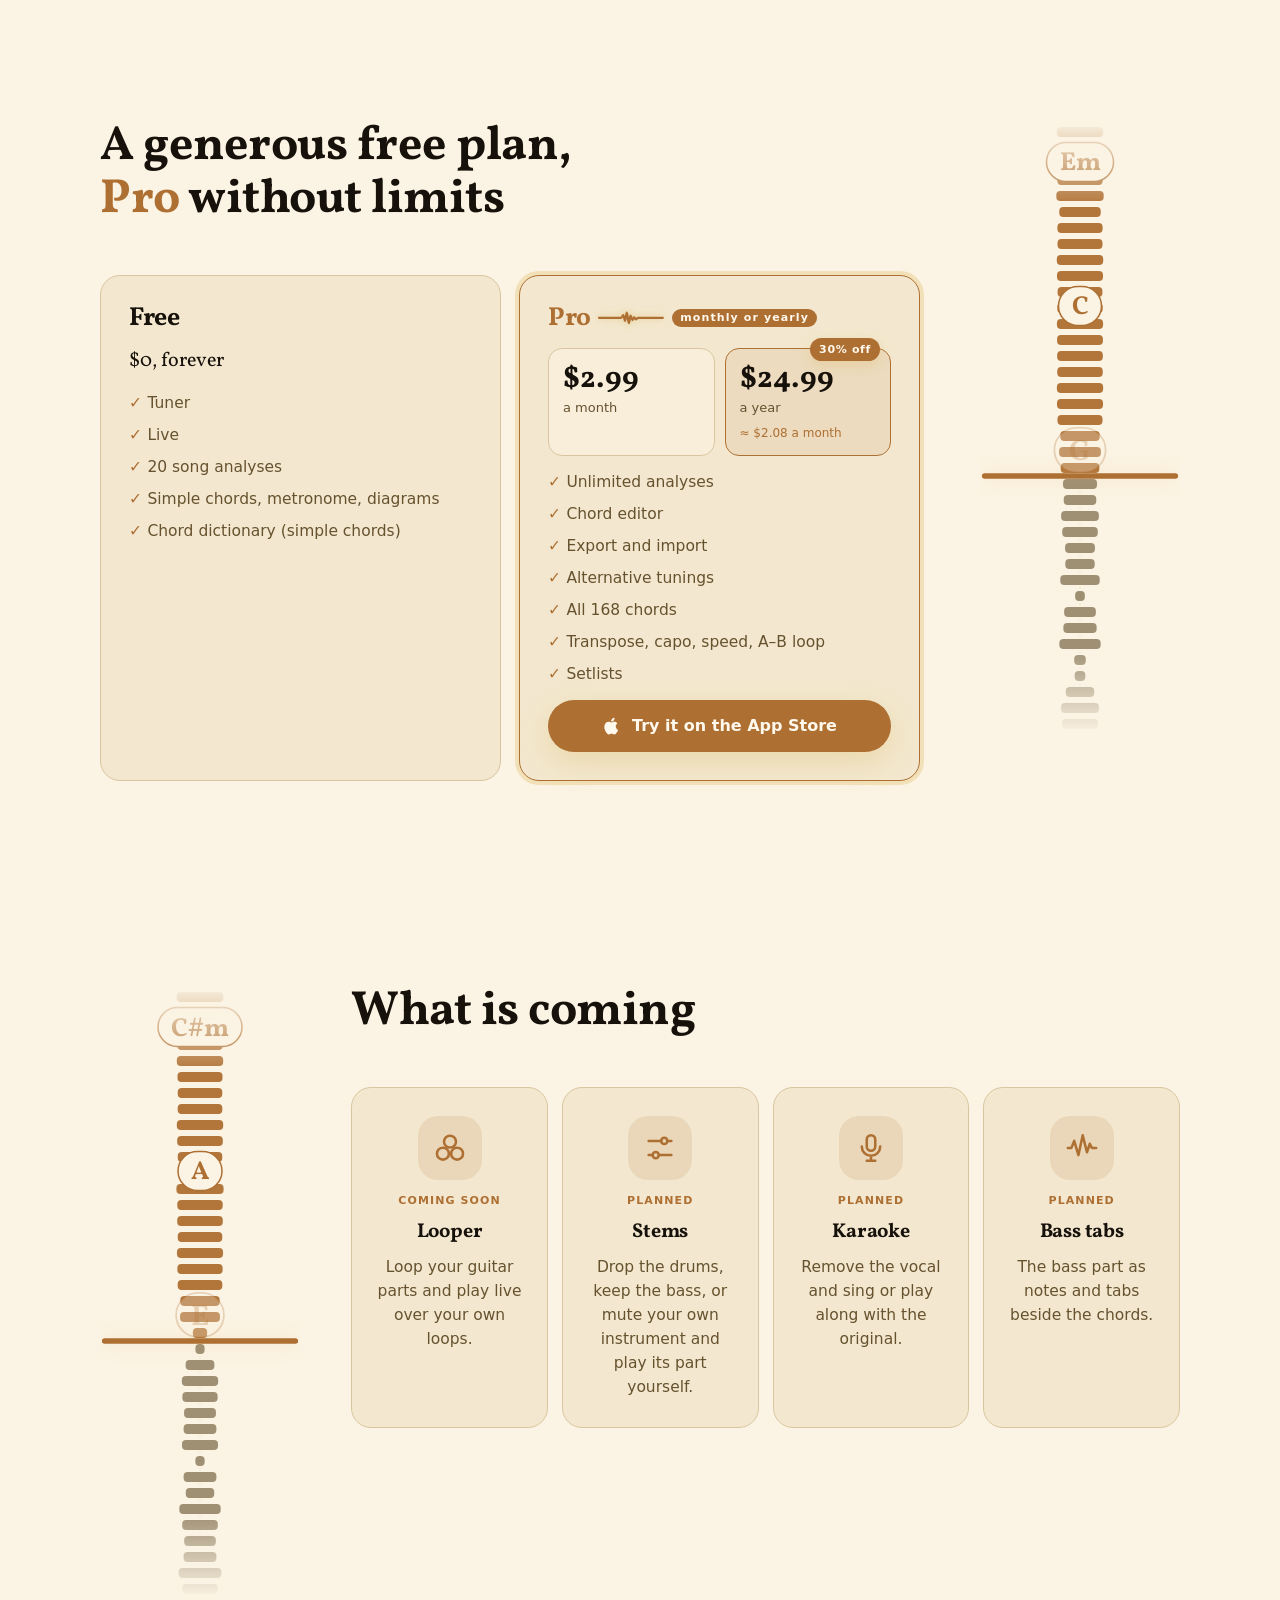
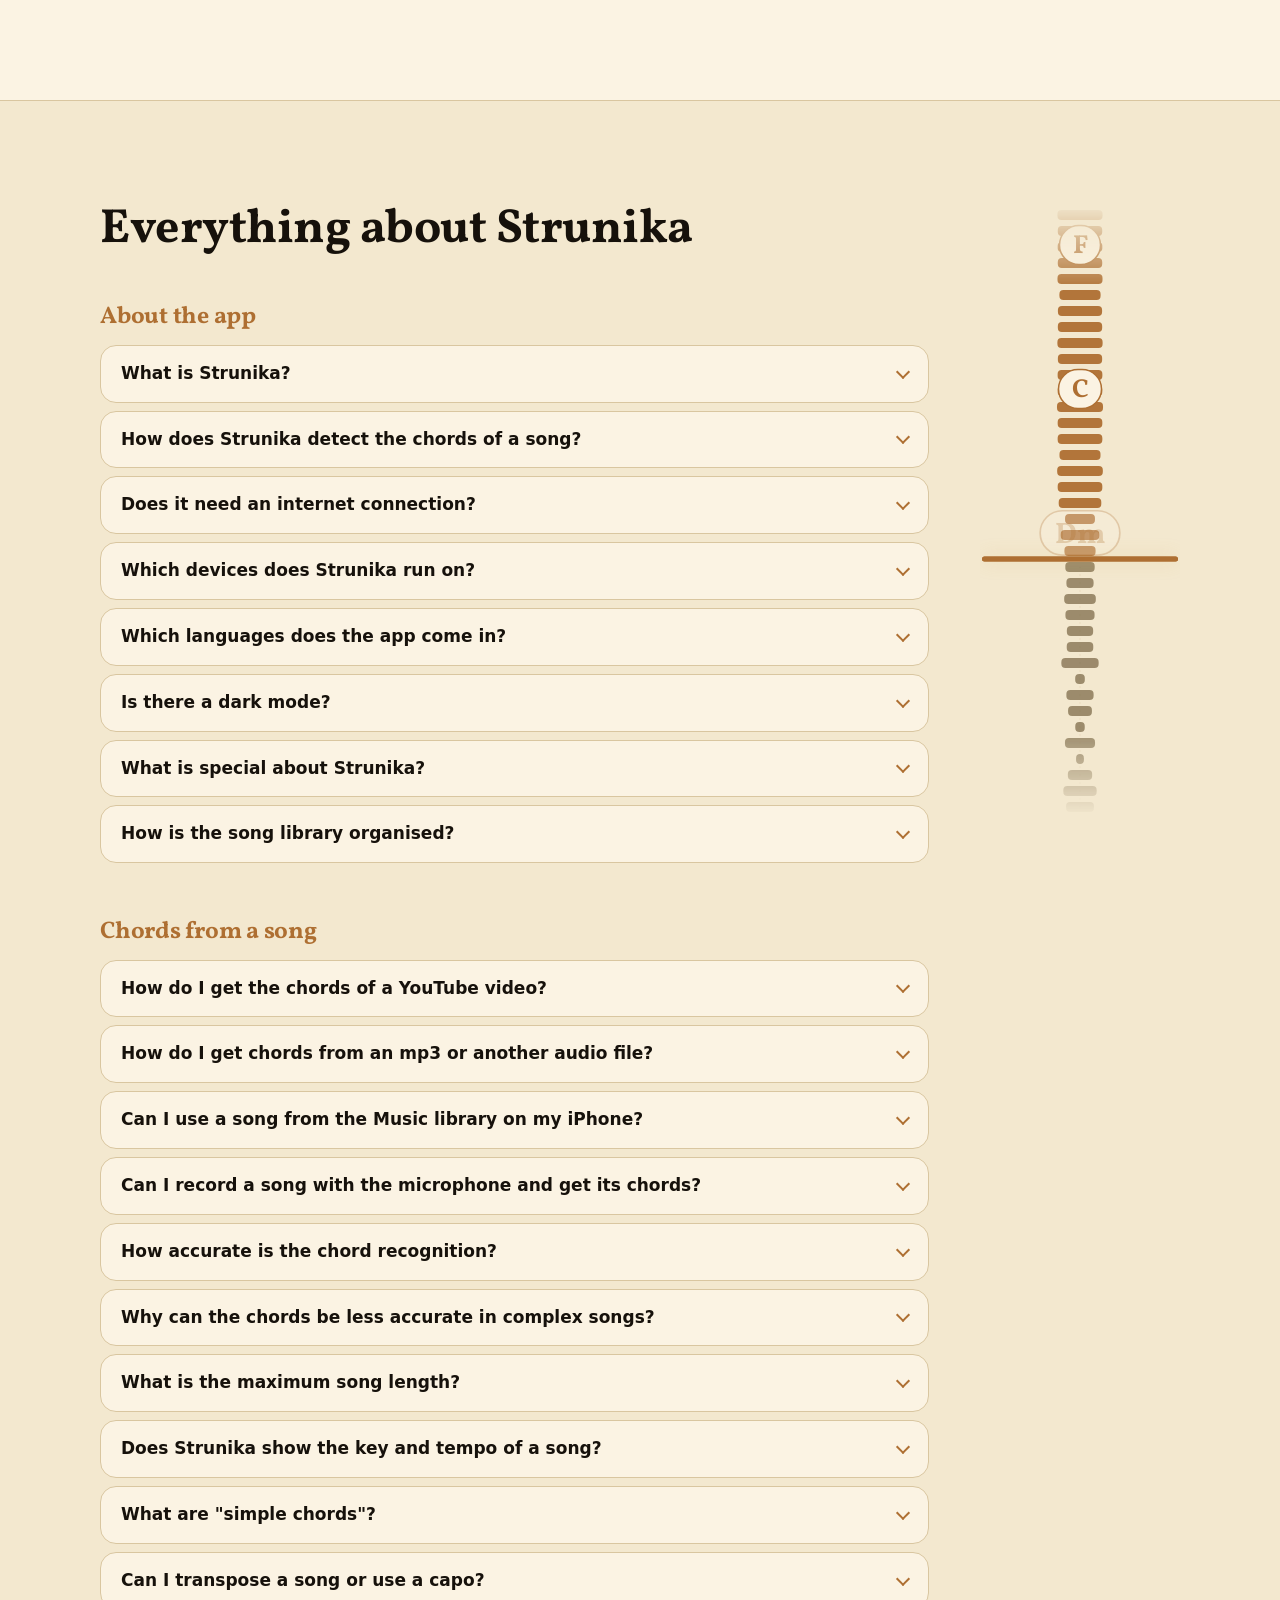
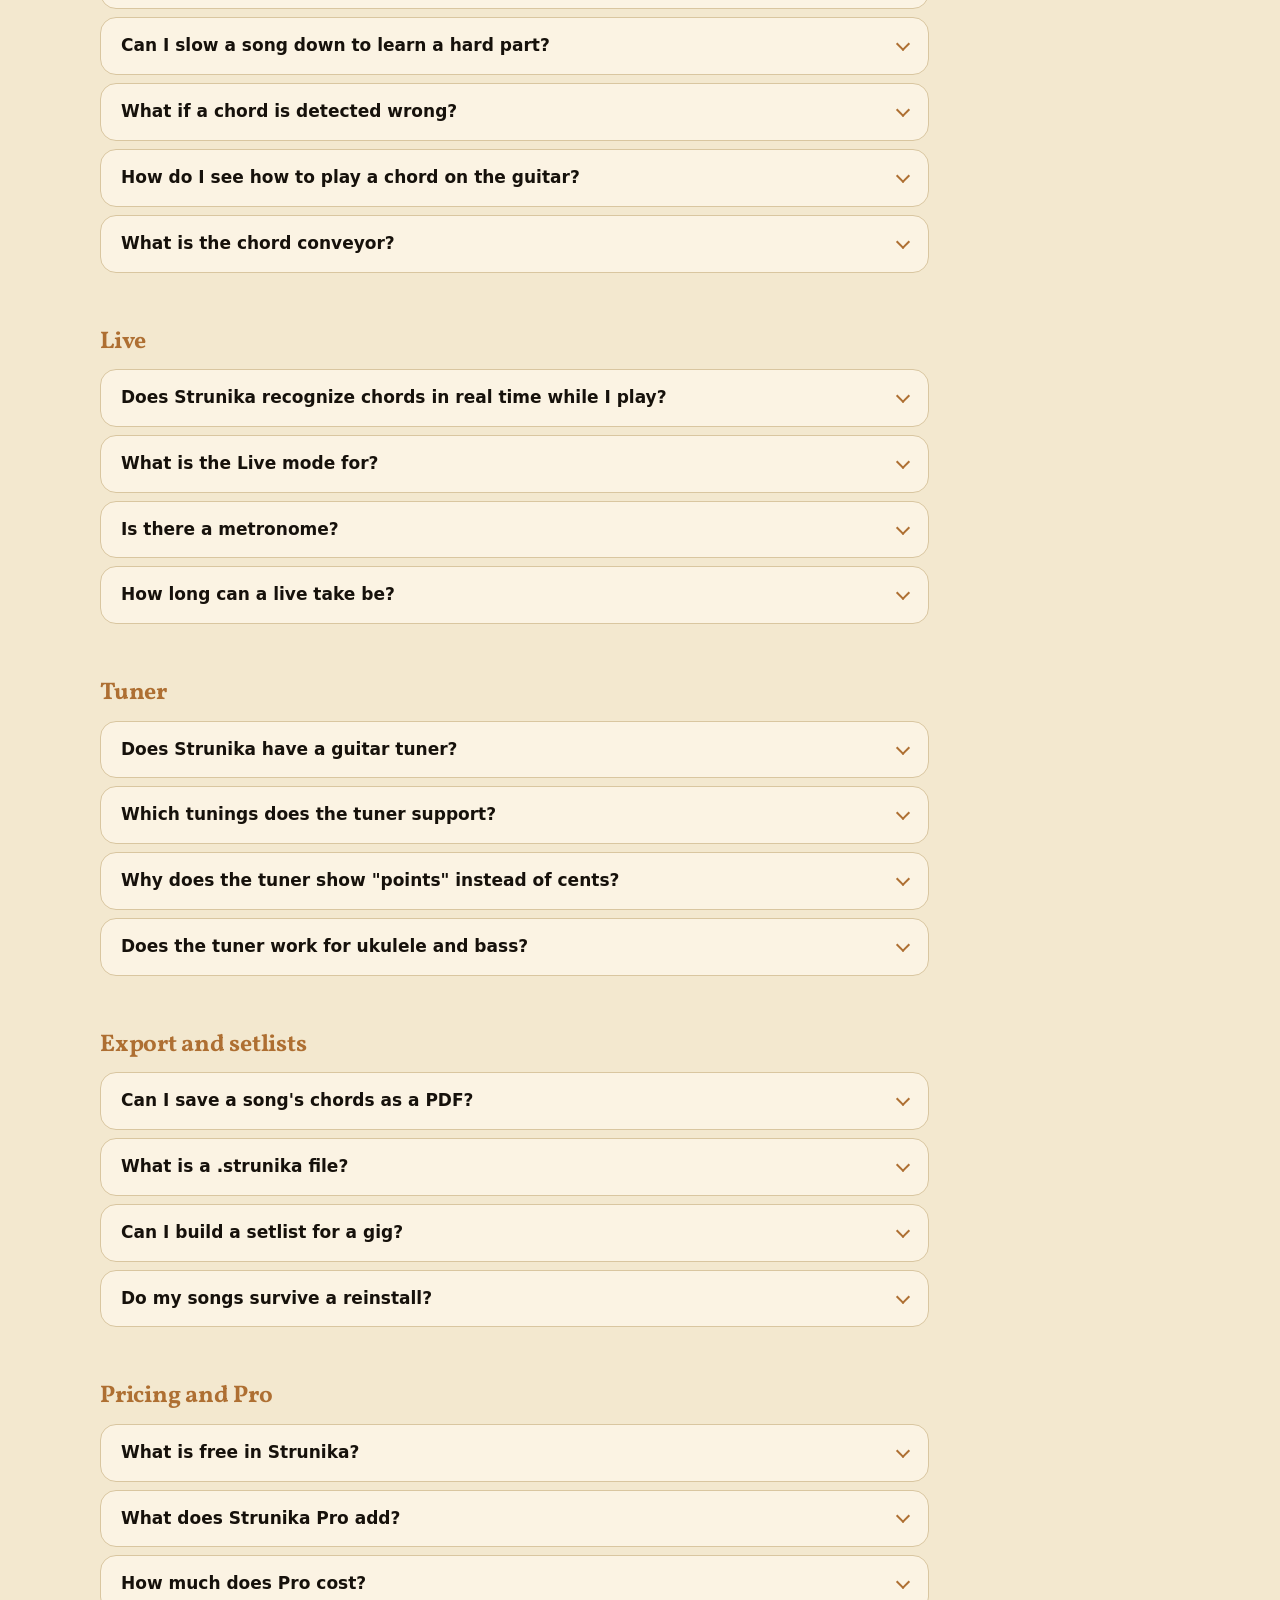
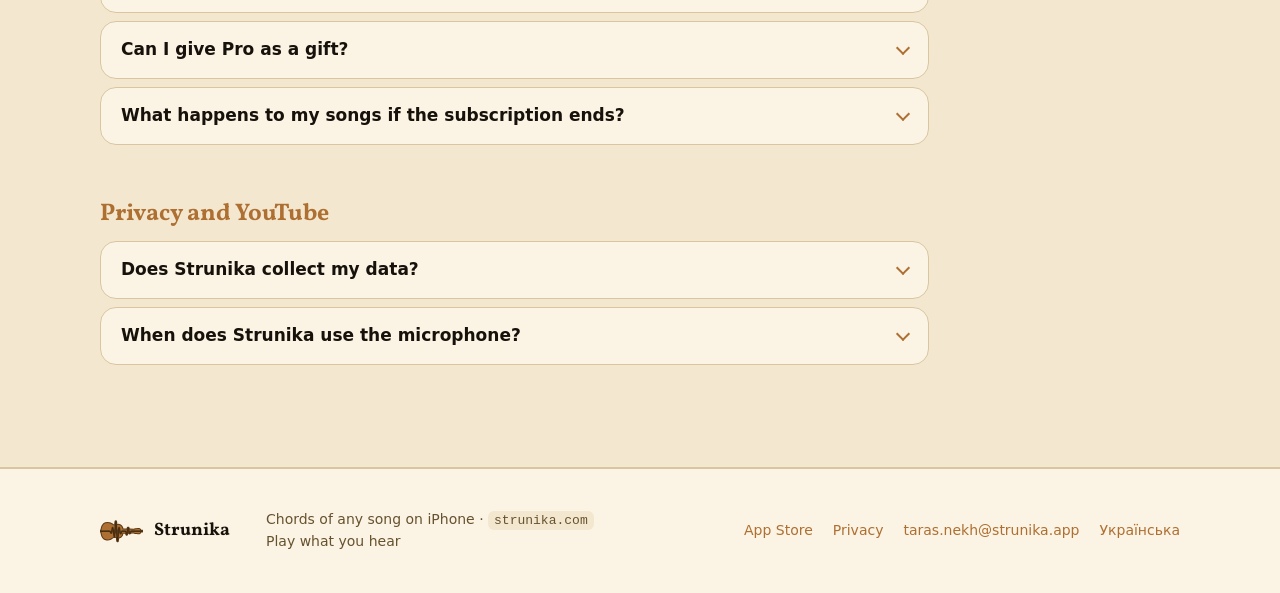
==== commit 19e4c584: "The site says the chord analysis is done by AI: hero lead, the song block, the FAQ answers on what S" ====
--- a/index.html
+++ b/index.html
@@ -17,8 +17,8 @@
 </script>
 <meta name="viewport" content="width=device-width, initial-scale=1, viewport-fit=cover">
 <title>Strunika — chords of any song on iPhone: from YouTube, a file or a recording</title>
-<meta name="description" content="Strunika recognizes the chords of a song from YouTube, a file or a recording right on your iPhone, scrolls them past a playhead while you play, hears your guitar live and tunes it. No data collection. English and Ukrainian.">
-<meta name="keywords" content="chord recognition app, guitar chords from song, chords from YouTube, chord finder iPhone, guitar tuner app, live chord detection, chord detector, Strunika">
+<meta name="description" content="Strunika uses AI to recognize the chords of a song from YouTube, a file or a recording right on your iPhone, scrolls them past a playhead while you play, hears your guitar live and tunes it. No data collection. English and Ukrainian.">
+<meta name="keywords" content="AI chord recognition, AI chord finder, chord recognition app, guitar chords from song, chords from YouTube, chord finder iPhone, guitar tuner app, live chord detection, chord detector, Strunika">
 <link rel="canonical" href="https://strunika.com/">
 <link rel="alternate" hreflang="uk" href="https://strunika.com/ua/">
 <link rel="alternate" hreflang="en" href="https://strunika.com/">
@@ -28,7 +28,7 @@
 <meta property="og:type" content="website">
 <meta property="og:site_name" content="Strunika">
 <meta property="og:title" content="Strunika — chords of any song on iPhone">
-<meta property="og:description" content="YouTube, file or recording → chords on a conveyor to play along with. Live recognition and a tuner. Everything on device, no data collected.">
+<meta property="og:description" content="YouTube, file or recording → AI finds the chords on a conveyor to play along with. Live recognition and a tuner. Everything on device, no data collected.">
 <meta property="og:url" content="https://strunika.com/">
 <meta property="og:image" content="https://strunika.com/assets/og.png">
 <meta property="og:locale" content="en_US">
@@ -49,7 +49,7 @@
   "operatingSystem": "iOS 15+",
   "url": "https://strunika.com/",
   "inLanguage": ["en", "uk"],
-  "description": "Strunika recognizes the chords of a song from YouTube, a file or a recording on iPhone, scrolls them past a playhead while you play, hears your guitar live and has a tuner. Analysis runs on device; no data is collected.",
+  "description": "Strunika uses AI to recognize the chords of a song from YouTube, a file or a recording on iPhone, scrolls them past a playhead while you play, hears your guitar live and has a tuner. The AI analysis runs on device; no data is collected.",
   "featureList": [
     "Chords from an audio file (mp3, m4a, wav)",
     "Chords from your own recording",
@@ -80,7 +80,7 @@
    "name": "What is Strunika?",
    "acceptedAnswer": {
     "@type": "Answer",
-    "text": "Strunika is an iPhone app for guitarists that recognizes the chords of a song from a YouTube video, an audio file, the iPhone music library or your own recording, scrolls them past a playhead while you play, hears your guitar live and includes a tuner. It has three tabs: Tuner, Live and Songs. The name comes from the Ukrainian word \"struna\", a string."
+    "text": "Strunika is an iPhone app for guitarists that uses AI to recognize the chords of a song from a YouTube video, an audio file, the iPhone music library or your own recording, scrolls them past a playhead while you play, hears your guitar live and includes a tuner. It has three tabs: Tuner, Live and Songs. The name comes from the Ukrainian word \"struna\", a string."
    }
   },
   {
@@ -88,7 +88,7 @@
    "name": "How does Strunika detect the chords of a song?",
    "acceptedAnswer": {
     "@type": "Answer",
-    "text": "A neural network trained on thousands of songs runs on the iPhone itself: it slices the sound into frequency frames, finds the beats and the tempo, then names the chord at every moment out of 168 possible ones. The result is aligned to the bar grid so chord changes land on beats, the way they are played."
+    "text": "With AI: a neural network trained on thousands of songs runs on the iPhone itself: it slices the sound into frequency frames, finds the beats and the tempo, then names the chord at every moment out of 168 possible ones. The result is aligned to the bar grid so chord changes land on beats, the way they are played."
    }
   },
   {
@@ -442,7 +442,7 @@
   <div class="wrap">
     <div class="hero-text">
       <h1>Hear a song, <em>see its chords</em></h1>
-      <p class="lead">Pick a song (<span class="yt">YouTube</span>, a file, music library or a recording) and get its chords on the audio track at once, diagrams included.</p>
+      <p class="lead">Pick a song (<span class="yt">YouTube</span>, a file, music library or a recording), and AI puts its chords on the audio track at once, diagrams included.</p>
       <div class="cta stores">
         <a class="store" href="https://strunika.app" aria-label="Download on the App Store">
           <svg class="store-ico" viewBox="0 0 24 24" fill="currentColor" aria-hidden="true"><path d="M16.4 12.6c0-2.5 2-3.6 2.1-3.7-1.2-1.7-3-1.9-3.6-2-1.5-.2-3 .9-3.8.9-.8 0-2-.9-3.3-.8-1.7 0-3.2 1-4.1 2.5-1.8 3.1-.5 7.6 1.3 10.1.9 1.2 1.9 2.6 3.2 2.5 1.3-.1 1.8-.8 3.3-.8 1.6 0 2 .8 3.3.8 1.4 0 2.3-1.3 3.1-2.5 1-1.4 1.4-2.8 1.4-2.9 0 0-2.7-1-2.8-4.1zM14 5.3c.7-.9 1.2-2.1 1-3.3-1 0-2.3.7-3 1.5-.7.8-1.3 2-1.1 3.2 1.2.1 2.4-.6 3.1-1.4z"/></svg>
@@ -473,7 +473,7 @@
   <div class="wrap sec side-left"><div class="sec-body split">
     <div>
       <h2>Every chord on its beat</h2>
-      <p class="lead" style="margin-top:16px">After analysing the chords and the beat, Strunika puts every chord in its place.</p>
+      <p class="lead" style="margin-top:16px">AI analyses the chords and the beat, and Strunika puts every chord in its place.</p>
     </div>
     <figure class="shot rv" data-missing="assets/screens/en/squares.png"><picture><source type="image/webp" srcset="assets/screens/en/squares.webp"><img src="assets/screens/en/squares.png" width="640" height="1386" alt="The beat grid: every chord of the song on its beat" loading="lazy" decoding="async" onerror="this.closest('figure').classList.add('missing')"></picture></figure>
   </div><aside class="sec-anim" aria-hidden="true"><canvas data-chords="Am F C G"></canvas></aside></div>
@@ -649,8 +649,8 @@
       <div class="faq-group">
         <h3>About the app</h3>
         <div class="faq">
-          <details><summary>What is Strunika?</summary><div class="a"><p>Strunika is an iPhone app for guitarists that recognizes the chords of a song from a YouTube video, an audio file, the iPhone music library or your own recording, scrolls them past a playhead while you play, hears your guitar live and includes a tuner. It has three tabs: Tuner, Live and Songs. The name comes from the Ukrainian word "struna", a string.</p></div></details>
-          <details><summary>How does Strunika detect the chords of a song?</summary><div class="a"><p>A neural network trained on thousands of songs runs on the iPhone itself: it slices the sound into frequency frames, finds the beats and the tempo, then names the chord at every moment out of 168 possible ones. The result is aligned to the bar grid so chord changes land on beats, the way they are played.</p></div></details>
+          <details><summary>What is Strunika?</summary><div class="a"><p>Strunika is an iPhone app for guitarists that uses AI to recognize the chords of a song from a YouTube video, an audio file, the iPhone music library or your own recording, scrolls them past a playhead while you play, hears your guitar live and includes a tuner. It has three tabs: Tuner, Live and Songs. The name comes from the Ukrainian word "struna", a string.</p></div></details>
+          <details><summary>How does Strunika detect the chords of a song?</summary><div class="a"><p>With AI: a neural network trained on thousands of songs runs on the iPhone itself: it slices the sound into frequency frames, finds the beats and the tempo, then names the chord at every moment out of 168 possible ones. The result is aligned to the bar grid so chord changes land on beats, the way they are played.</p></div></details>
           <details><summary>Does it need an internet connection?</summary><div class="a"><p>Not for files and recordings: the analysis runs entirely on device. Internet is needed only for YouTube songs, because the video plays through the official YouTube player.</p></div></details>
           <details><summary>Which devices does Strunika run on?</summary><div class="a"><p>iPhone with iOS 15 or later. There is no Android version yet.</p></div></details>
           <details><summary>Which languages does the app come in?</summary><div class="a"><p>English and Ukrainian. The language is chosen on the first launch and can be changed in Settings at any time.</p></div></details>
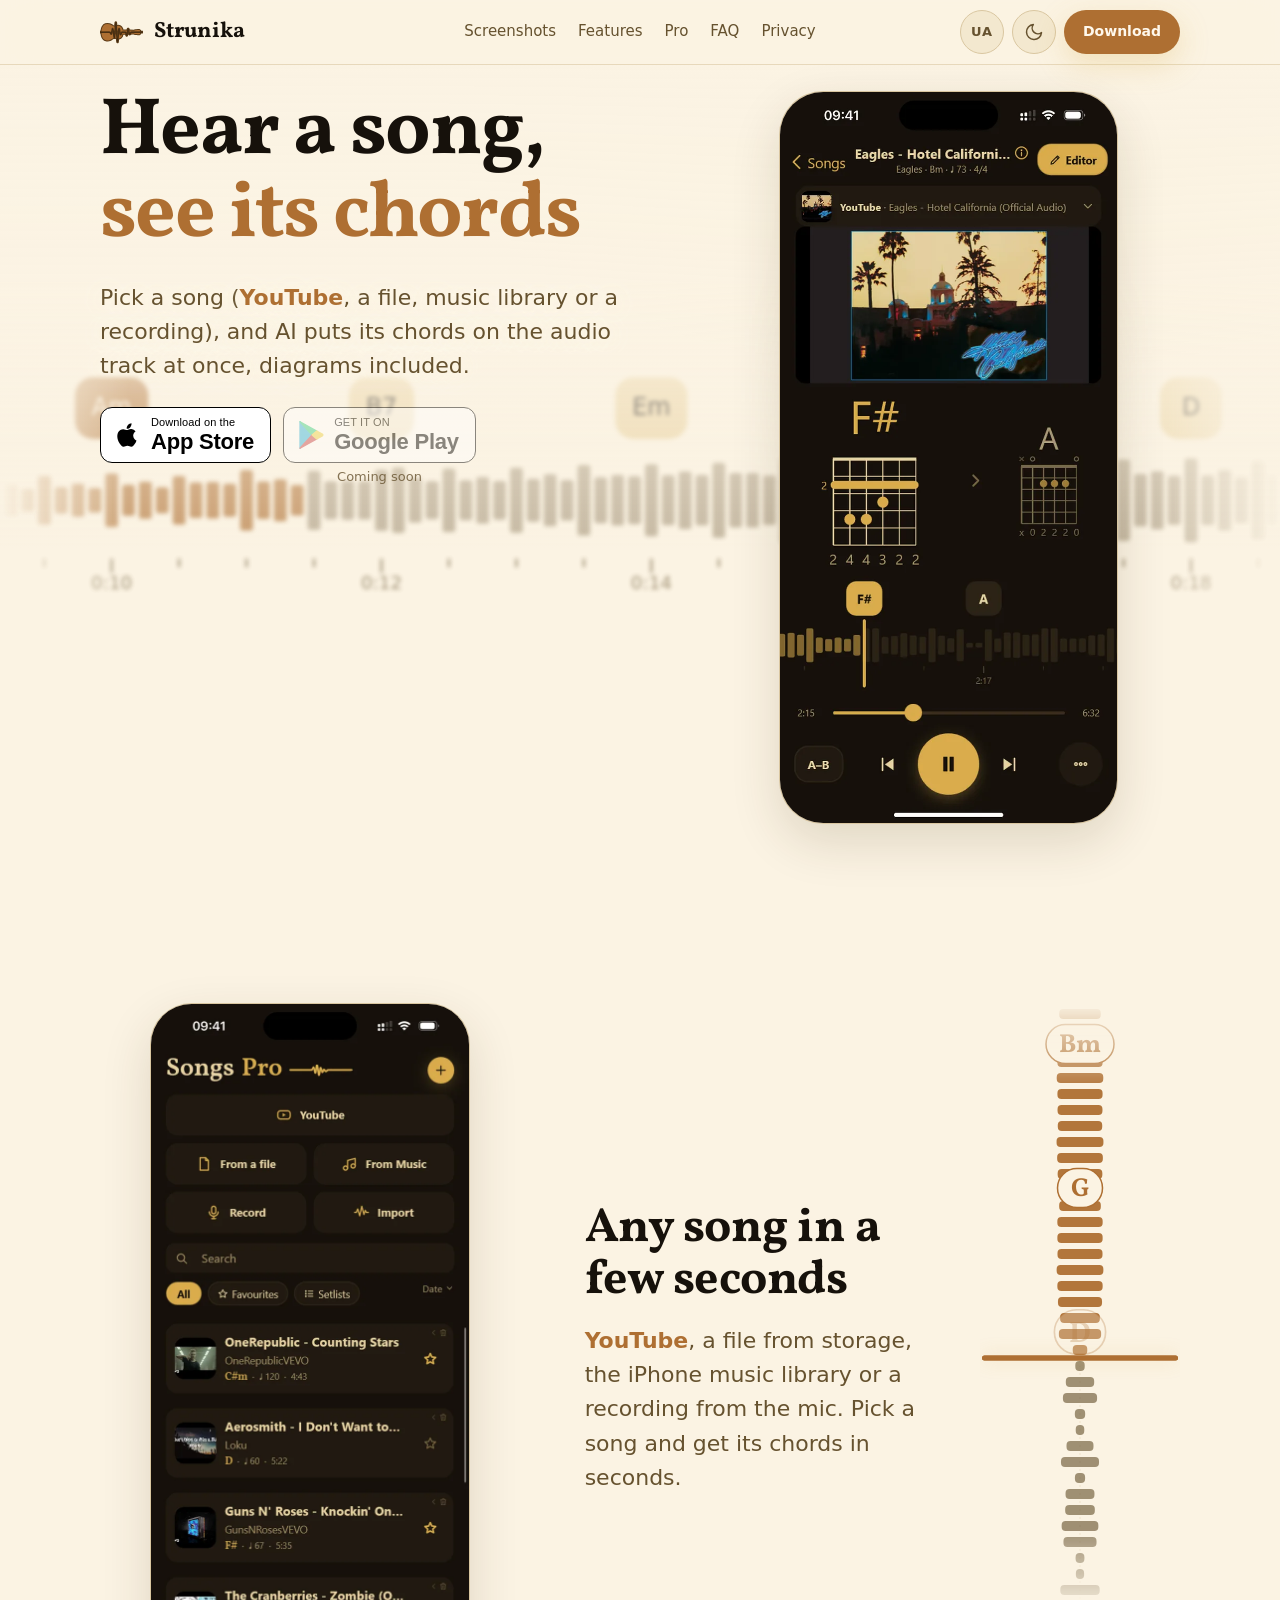
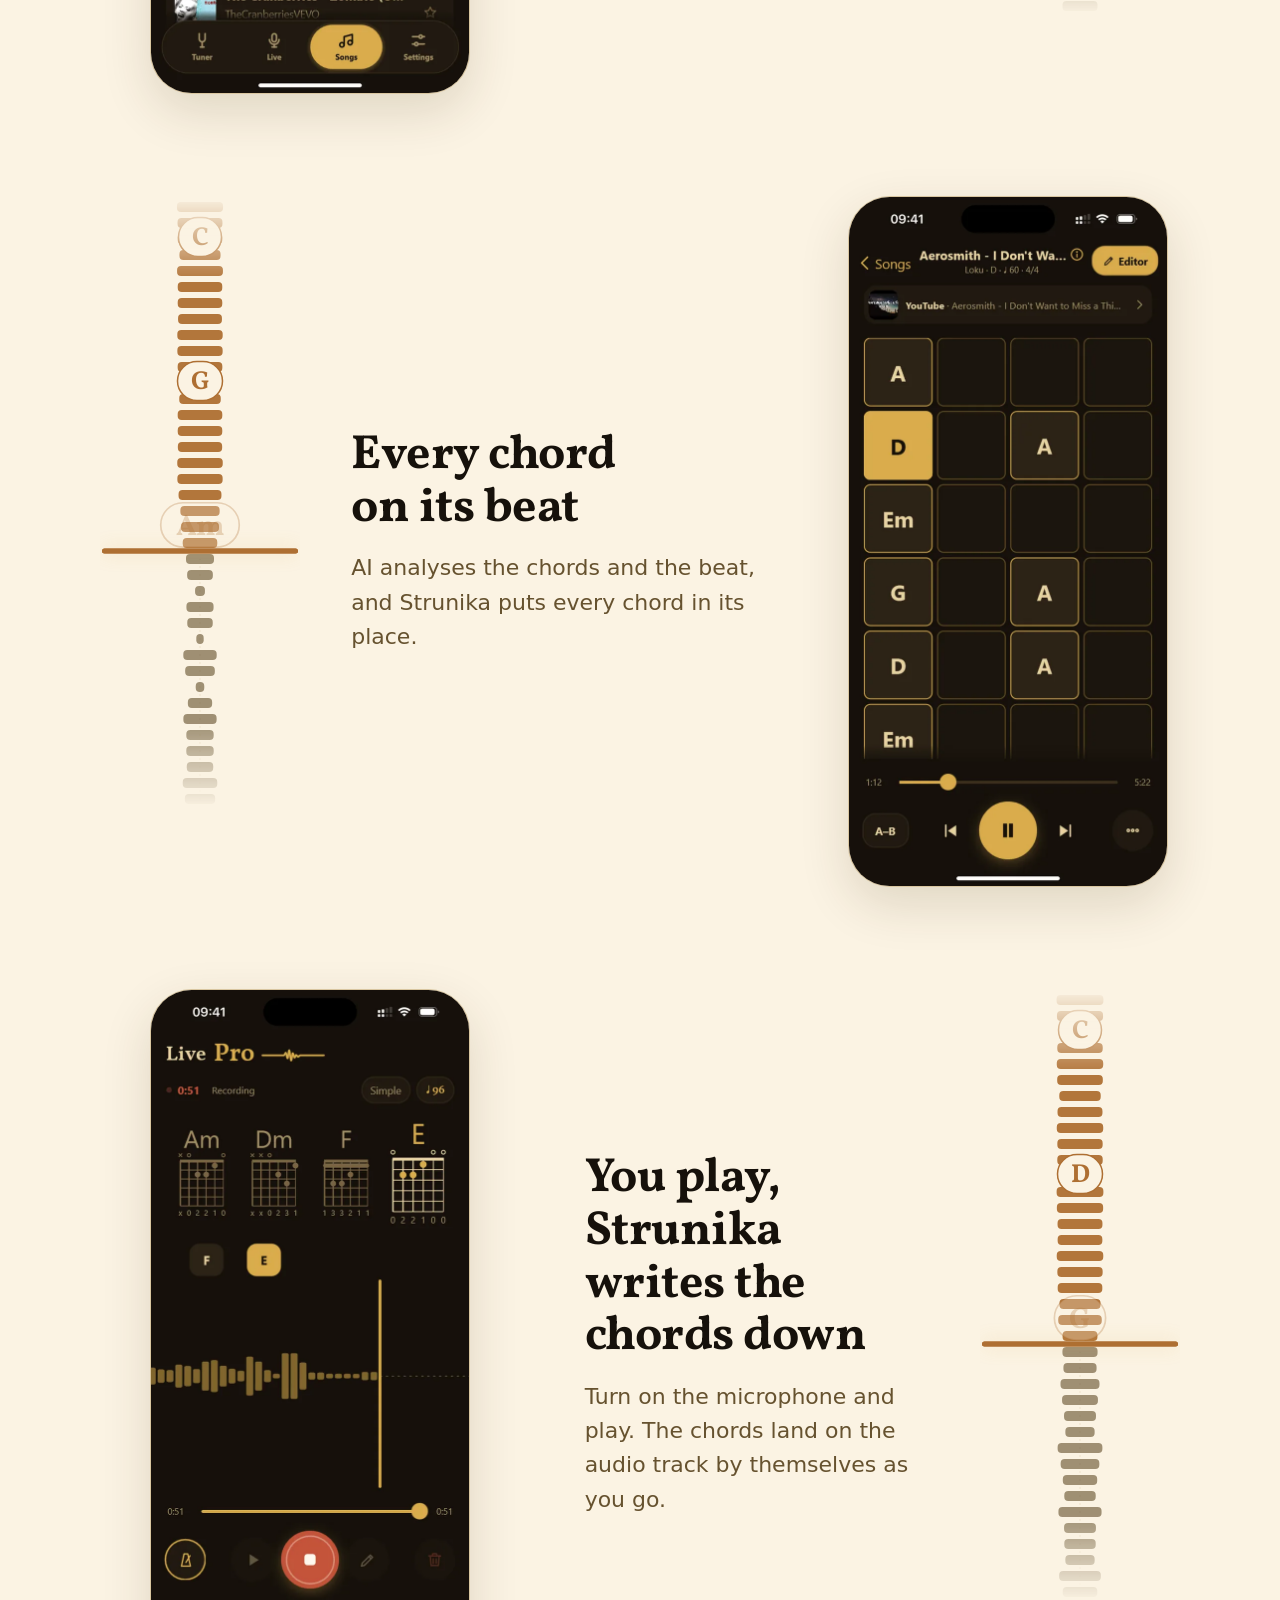
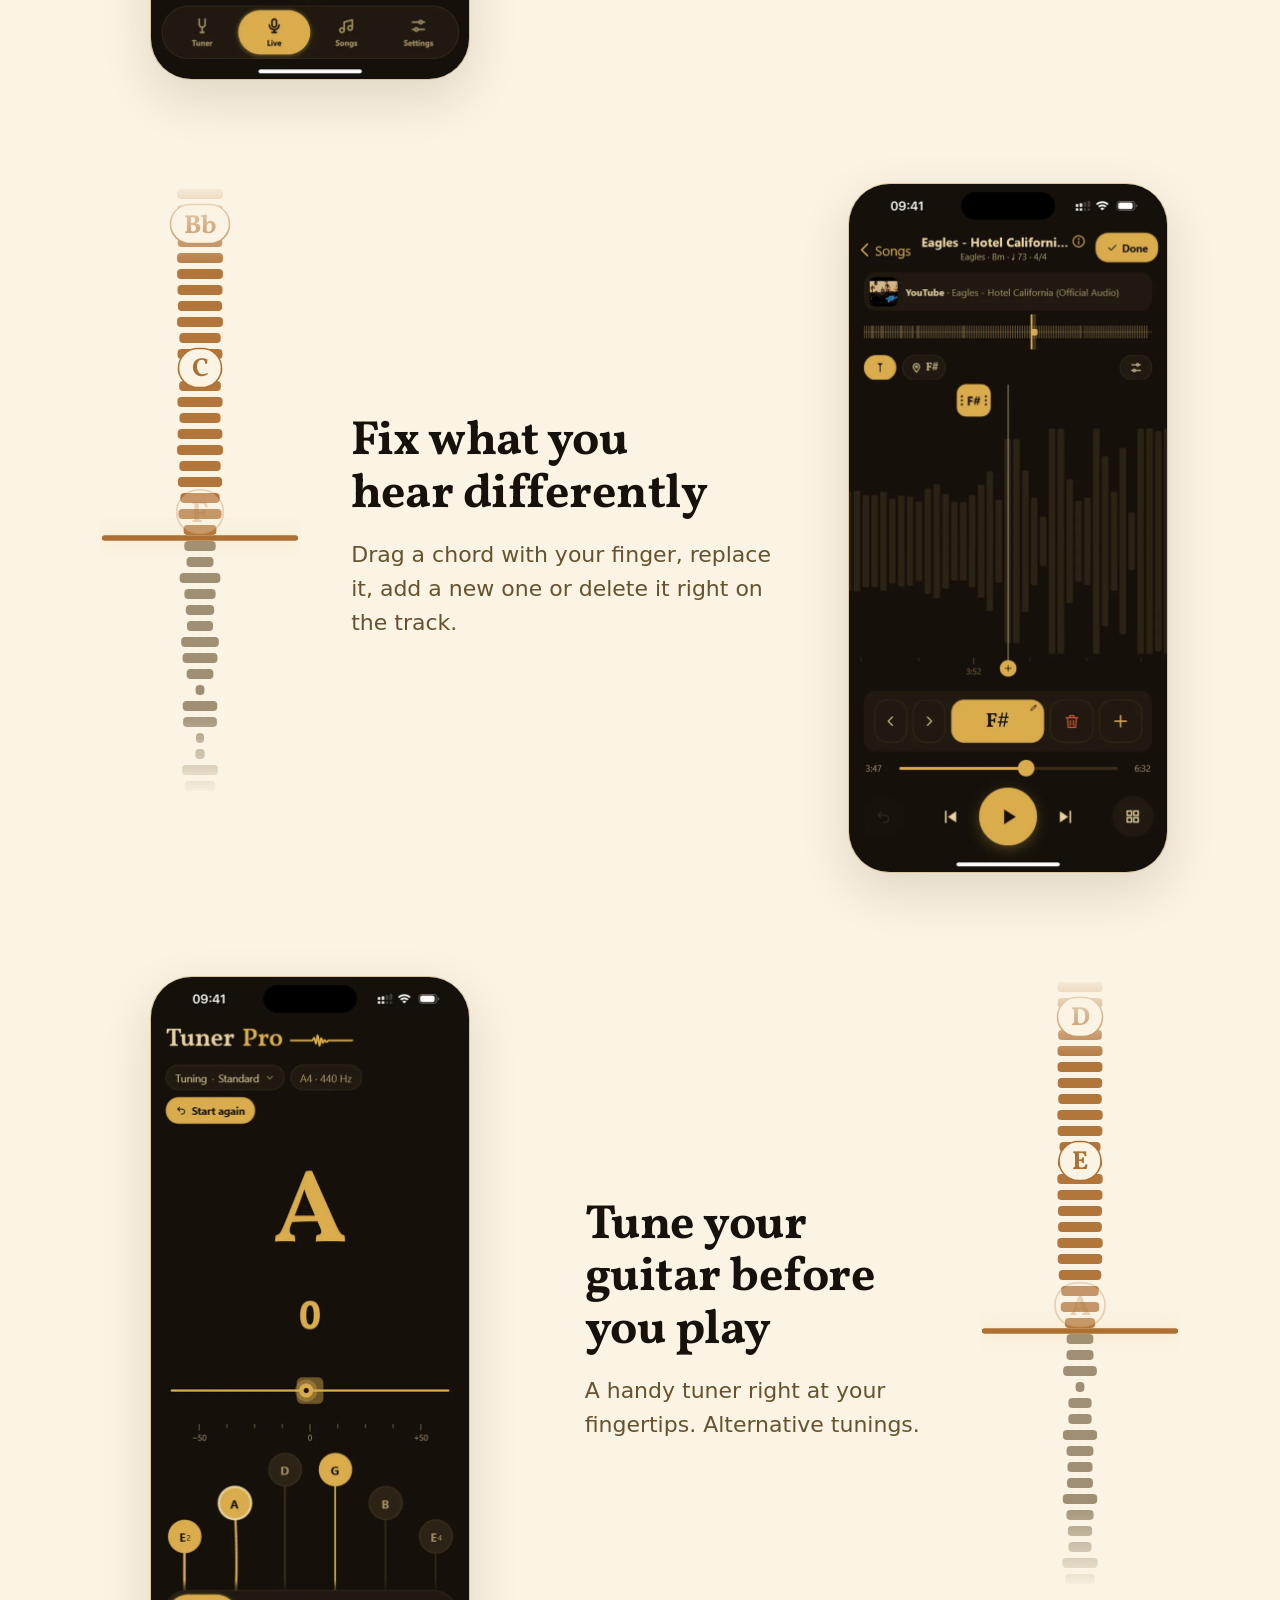
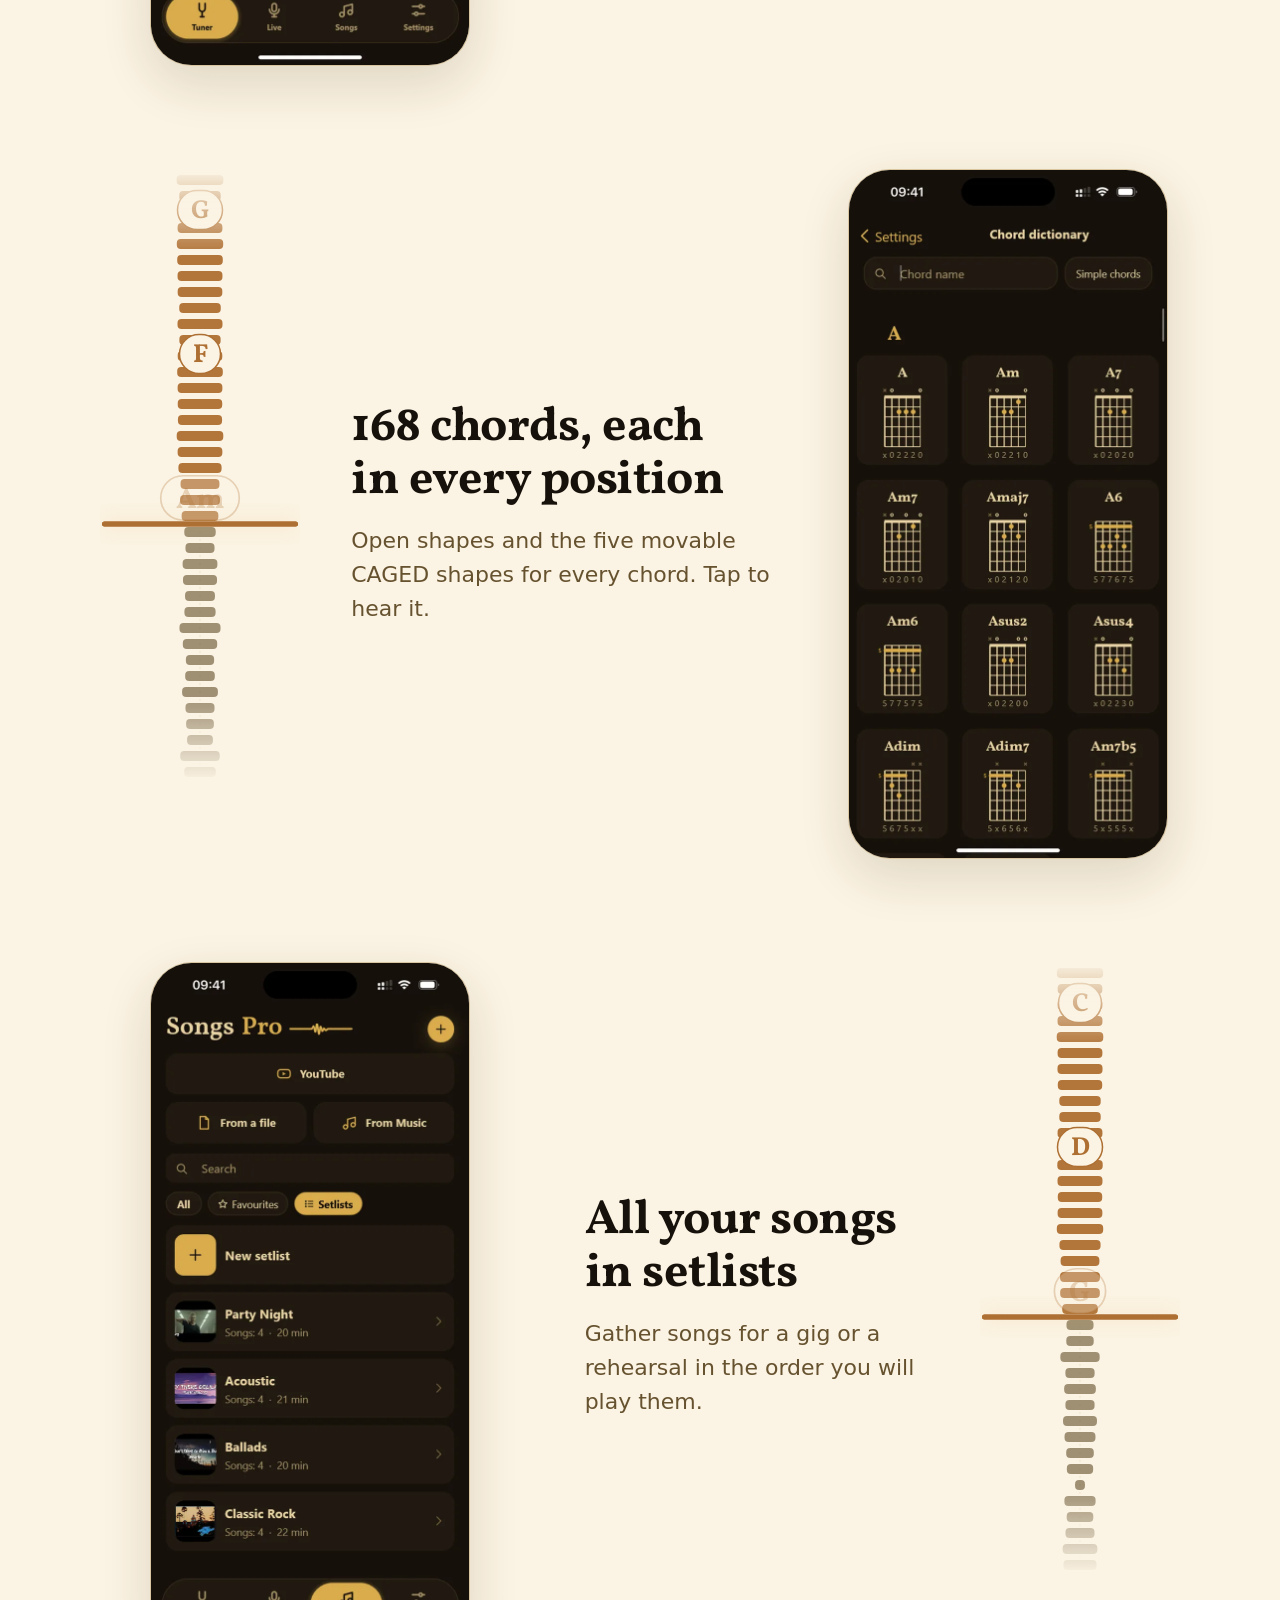
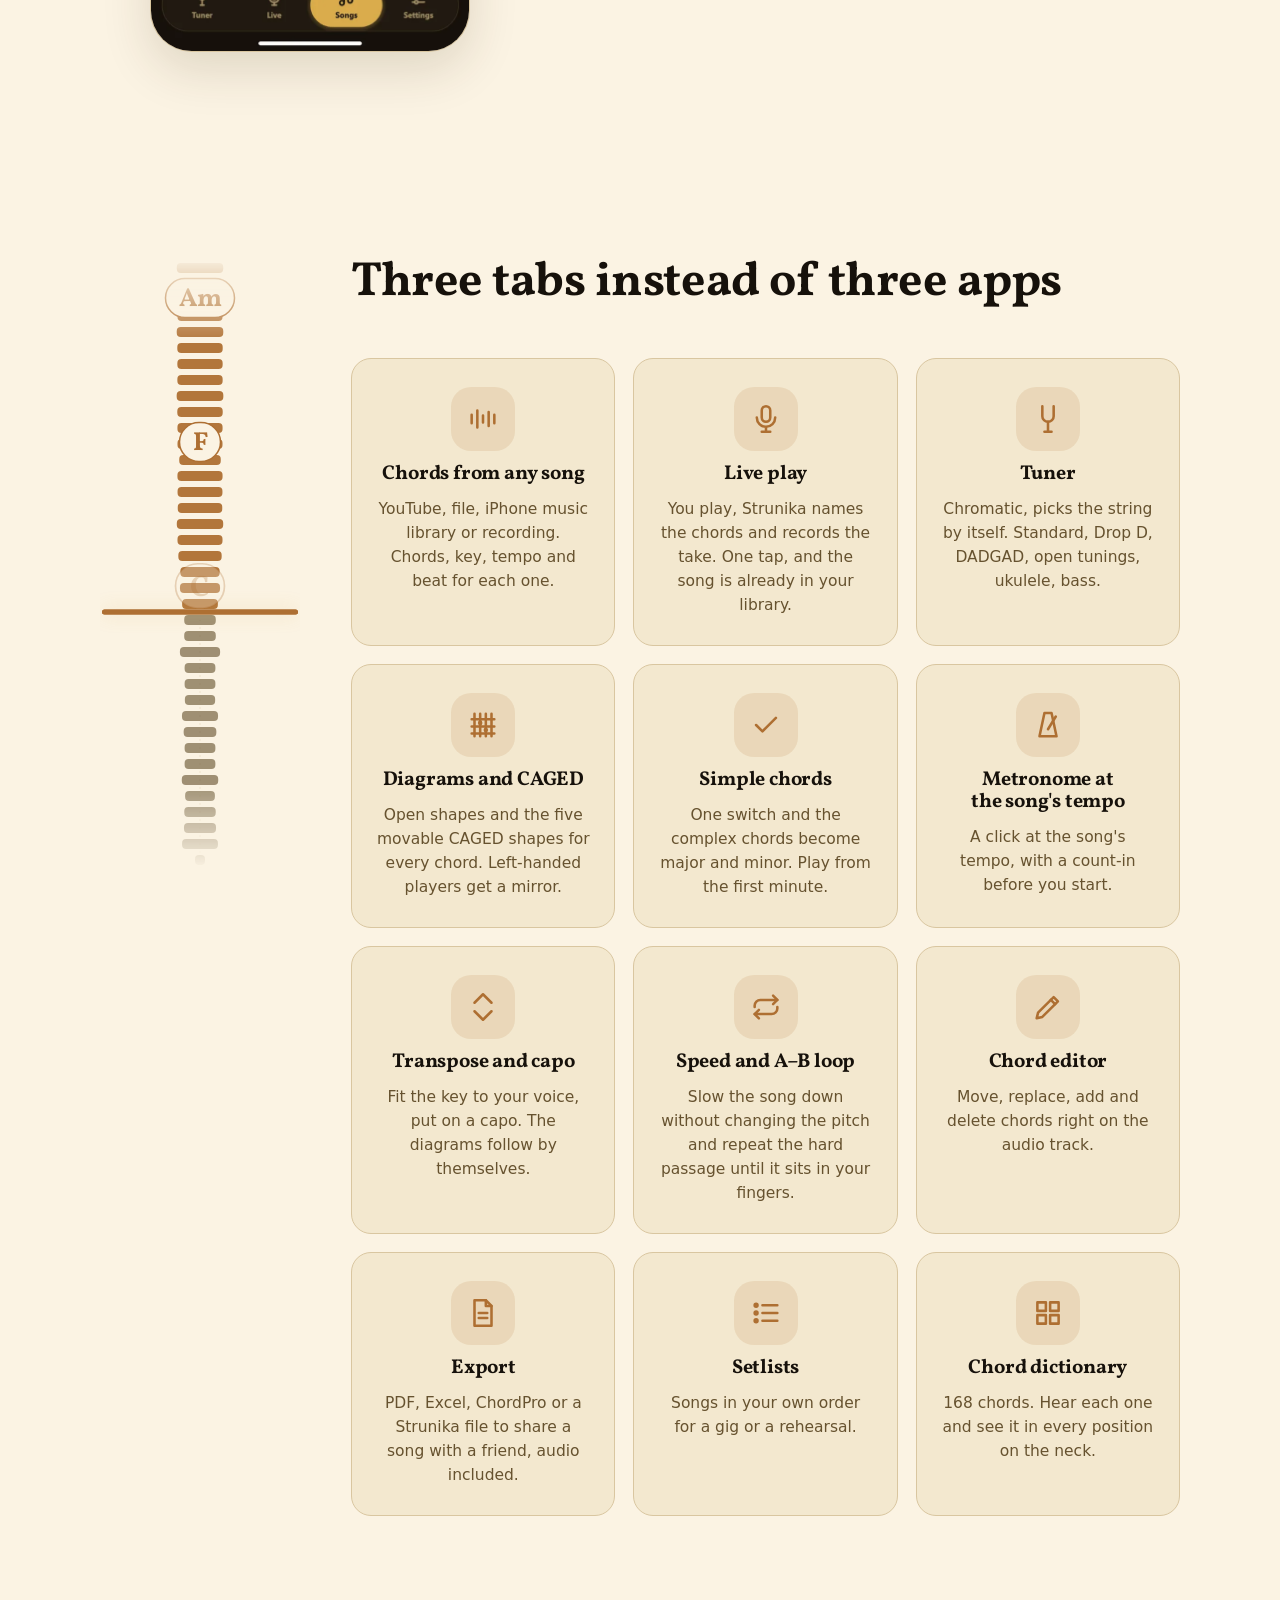
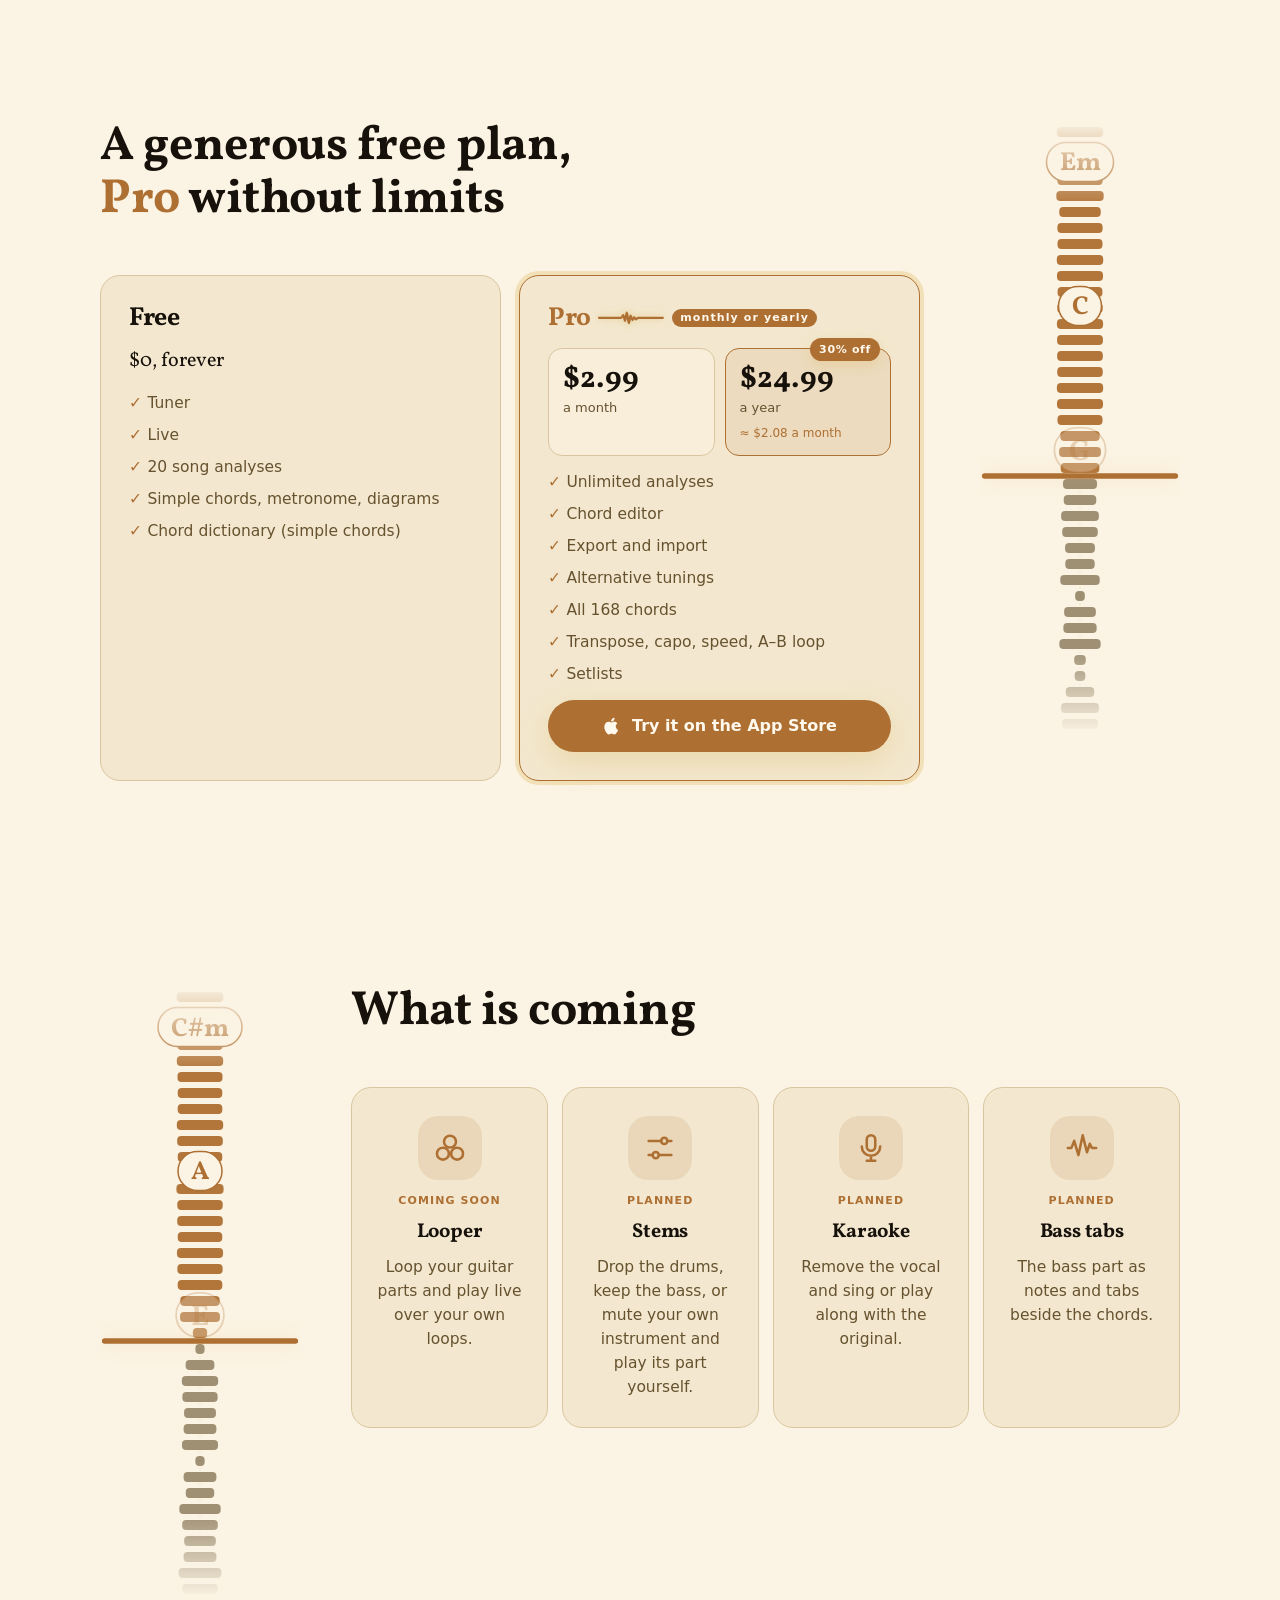
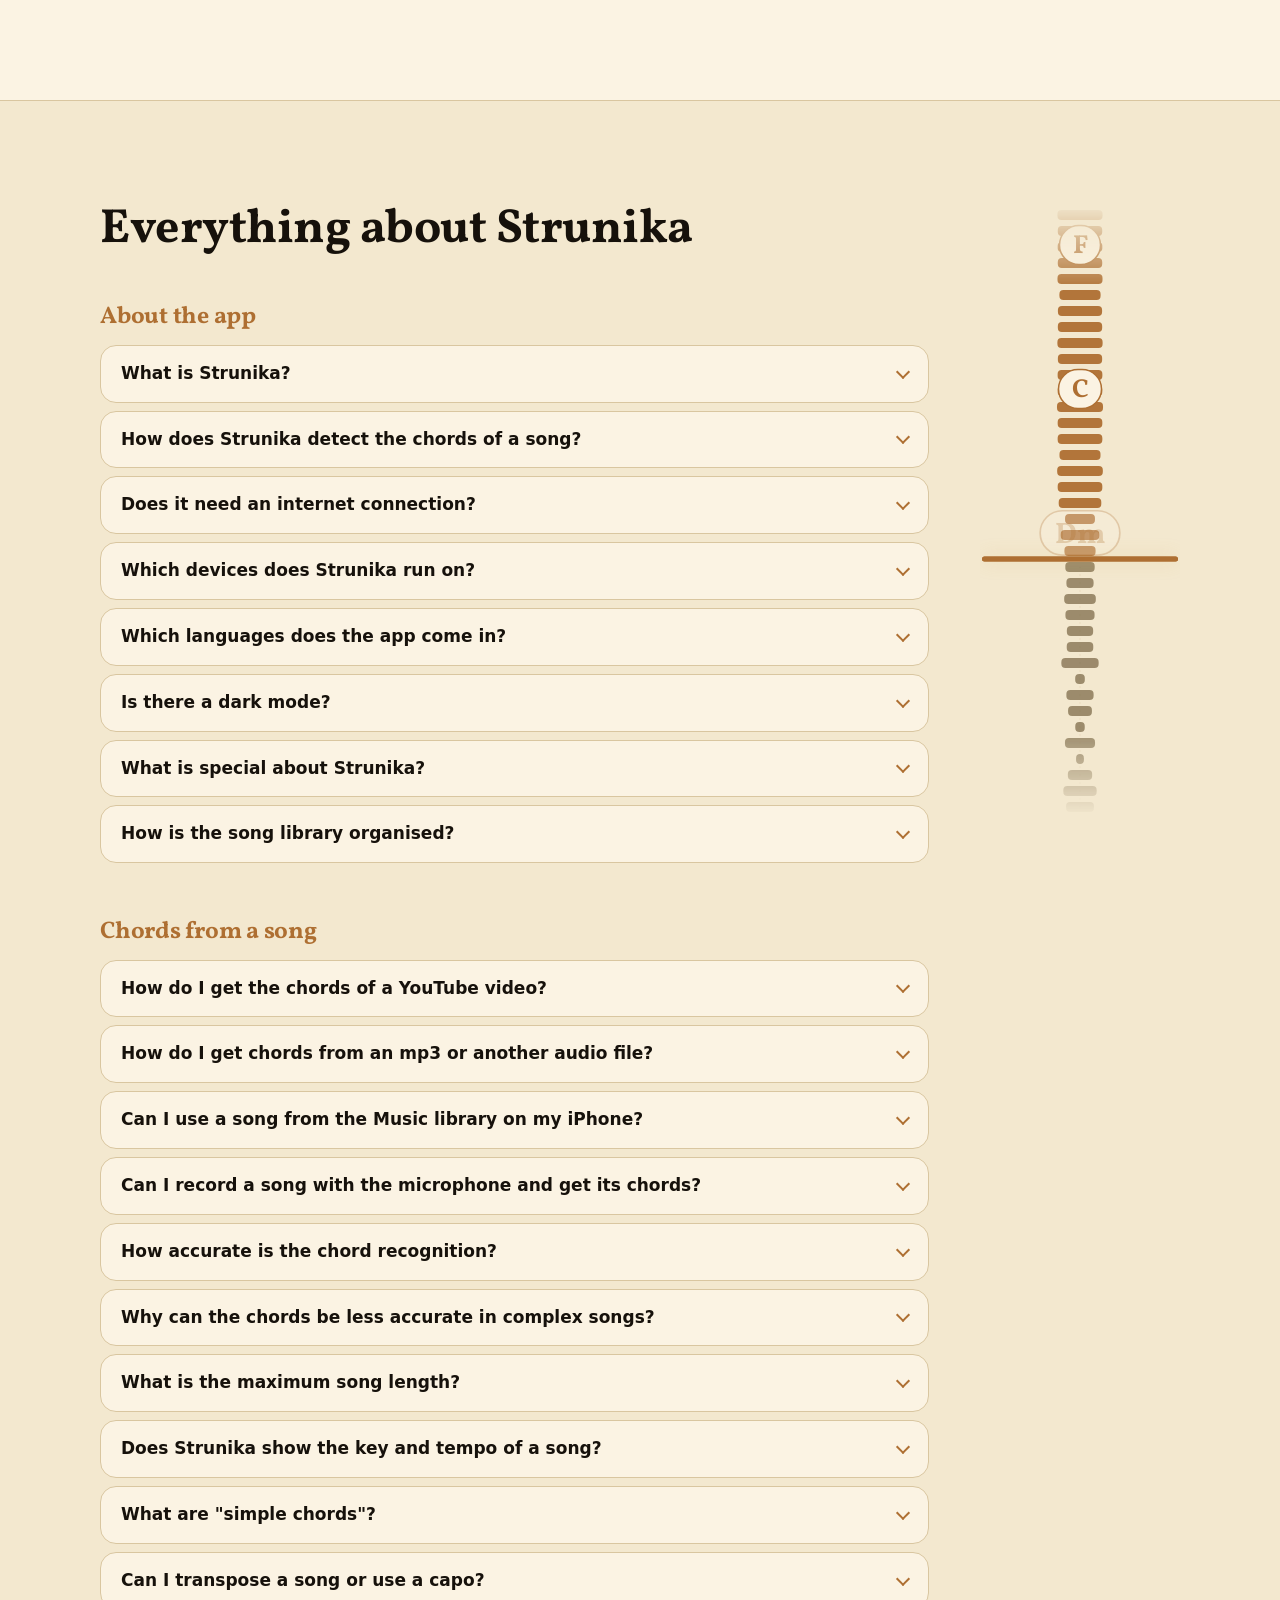
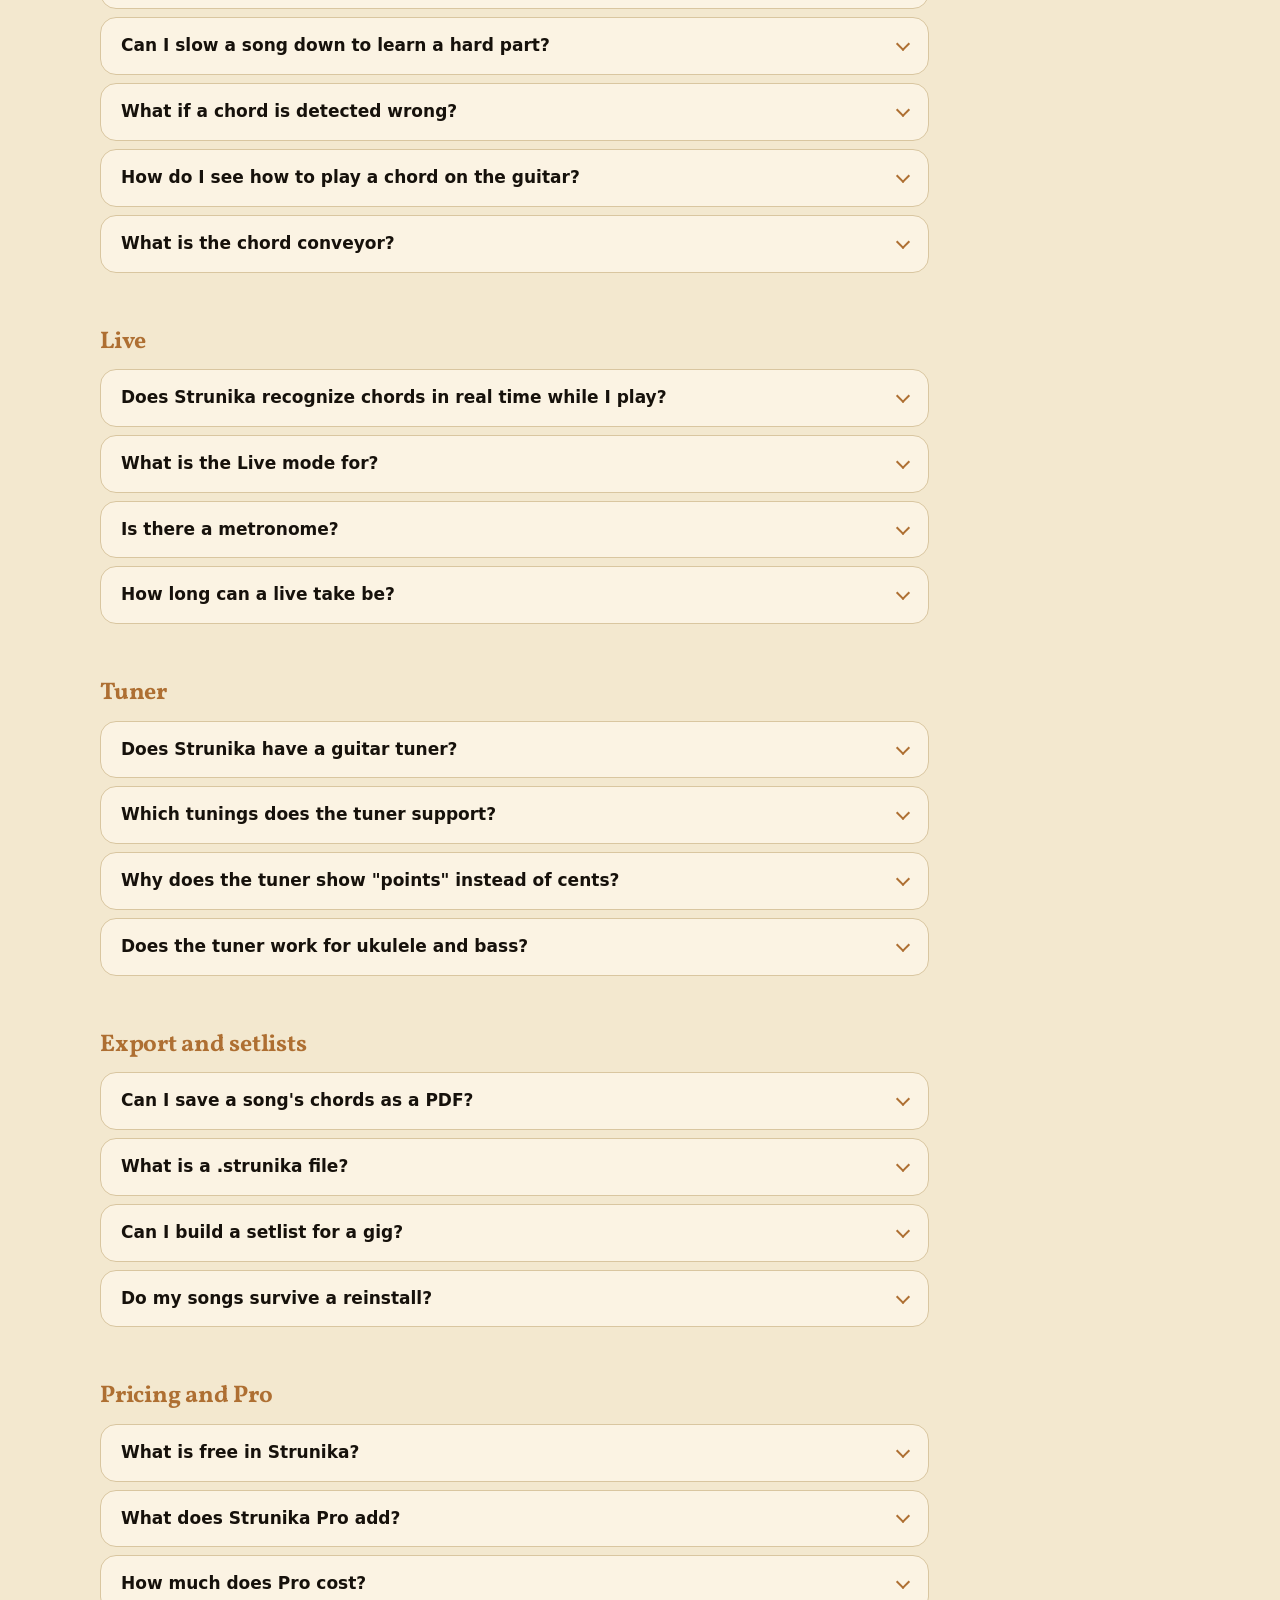
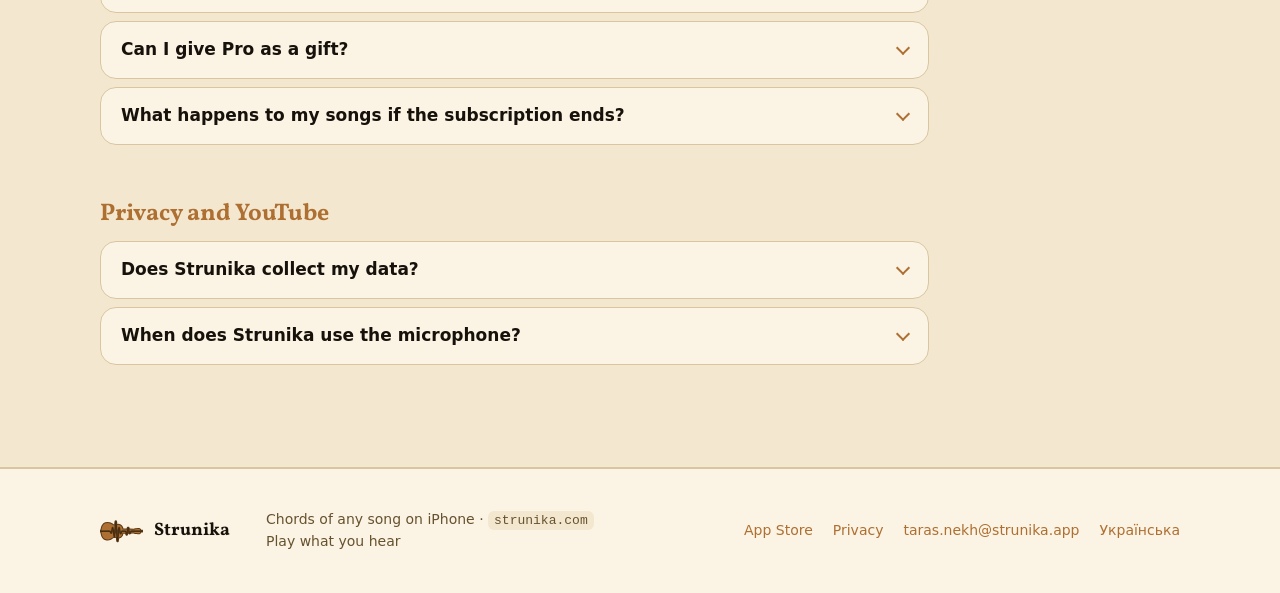
==== commit ce285c89: "Features: the Live card ends «Один дотик, пісня уже в бібліотеці», the Songs card lists the beat ins" ====
--- a/index.html
+++ b/index.html
@@ -523,12 +523,12 @@
       <article class="card rv">
         <div class="ico"><svg viewBox="0 0 24 24" fill="none" stroke="currentColor" stroke-width="1.8" stroke-linecap="round" stroke-linejoin="round"><path d="M4 15V9M8 18V6M12 14.5V9.5M16 17V7M20 15V9"/></svg></div>
         <h3>Chords from any song</h3>
-        <p>YouTube, file, iPhone music library or recording. Chords, key, tempo and time signature for each one.</p>
+        <p>YouTube, file, iPhone music library or recording. Chords, key, tempo and beat for each one.</p>
       </article>
       <article class="card rv">
         <div class="ico"><svg viewBox="0 0 24 24" fill="none" stroke="currentColor" stroke-width="1.8" stroke-linecap="round" stroke-linejoin="round"><path d="M9 6a3 3 0 0 1 6 0v5a3 3 0 0 1-6 0z"/><path d="M5.5 11a6.5 6.5 0 0 0 13 0M12 17.5V21M9 21h6"/></svg></div>
         <h3>Live play</h3>
-        <p>You play, Strunika names the chords and records the take. One tap and it is a song in your library.</p>
+        <p>You play, Strunika names the chords and records the take. One tap, and the song is already in your library.</p>
       </article>
       <article class="card rv">
         <div class="ico"><svg viewBox="0 0 24 24" fill="none" stroke="currentColor" stroke-width="1.8" stroke-linecap="round" stroke-linejoin="round"><path d="M8 3v7a4 4 0 0 0 8 0V3"/><path d="M12 14v7"/><path d="M9.5 21h5"/></svg></div>
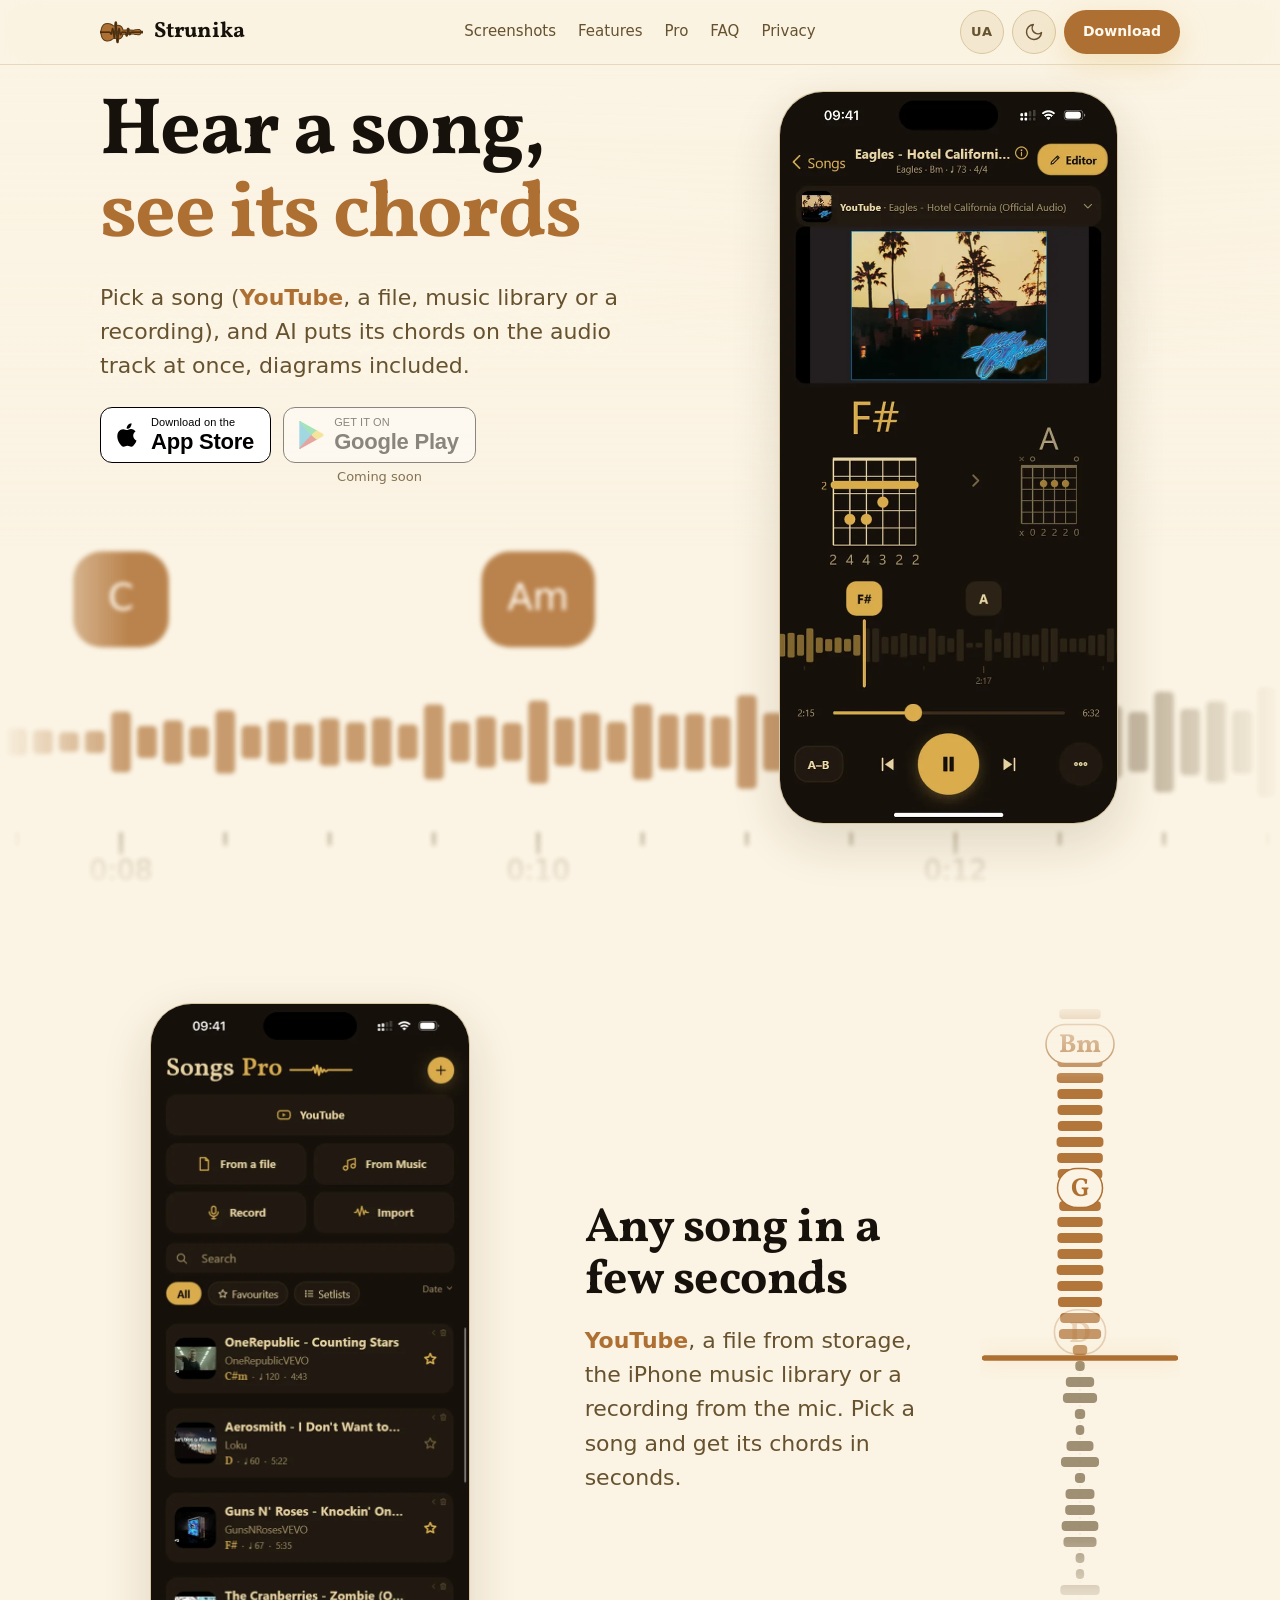
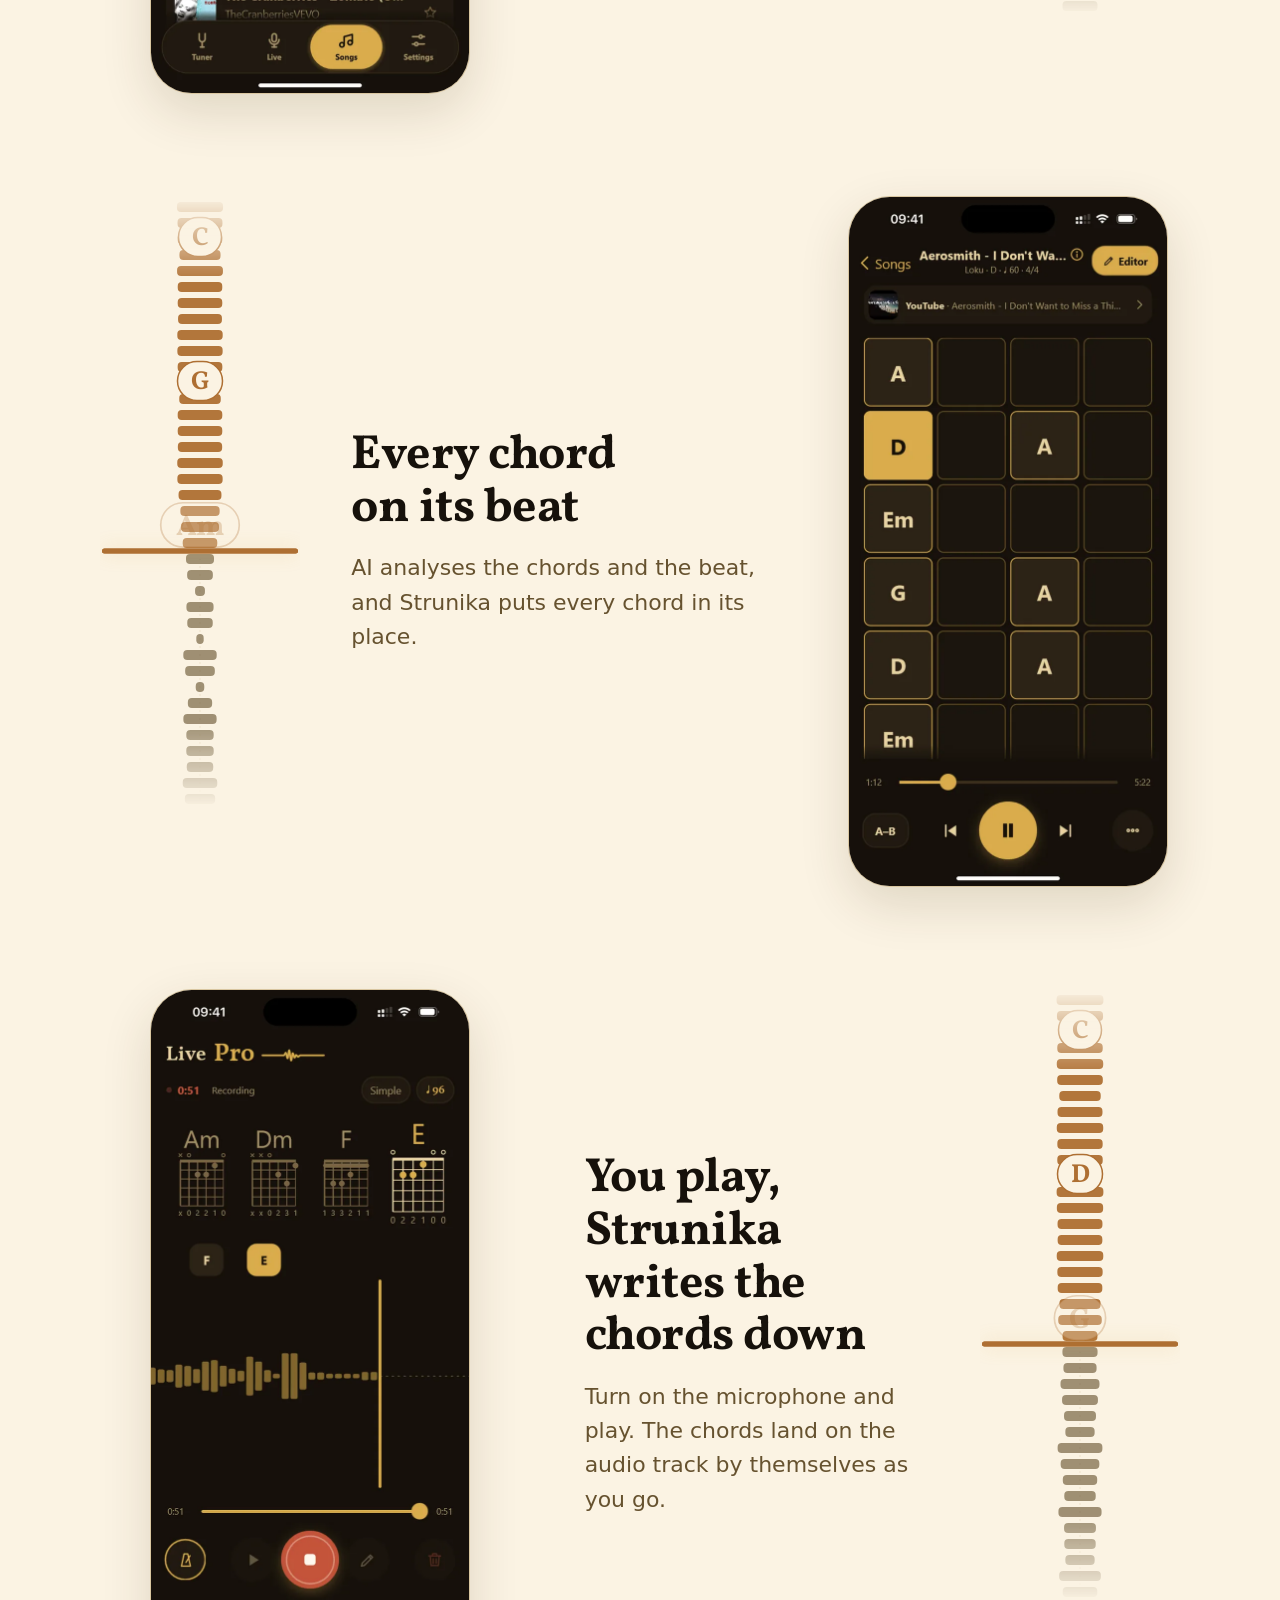
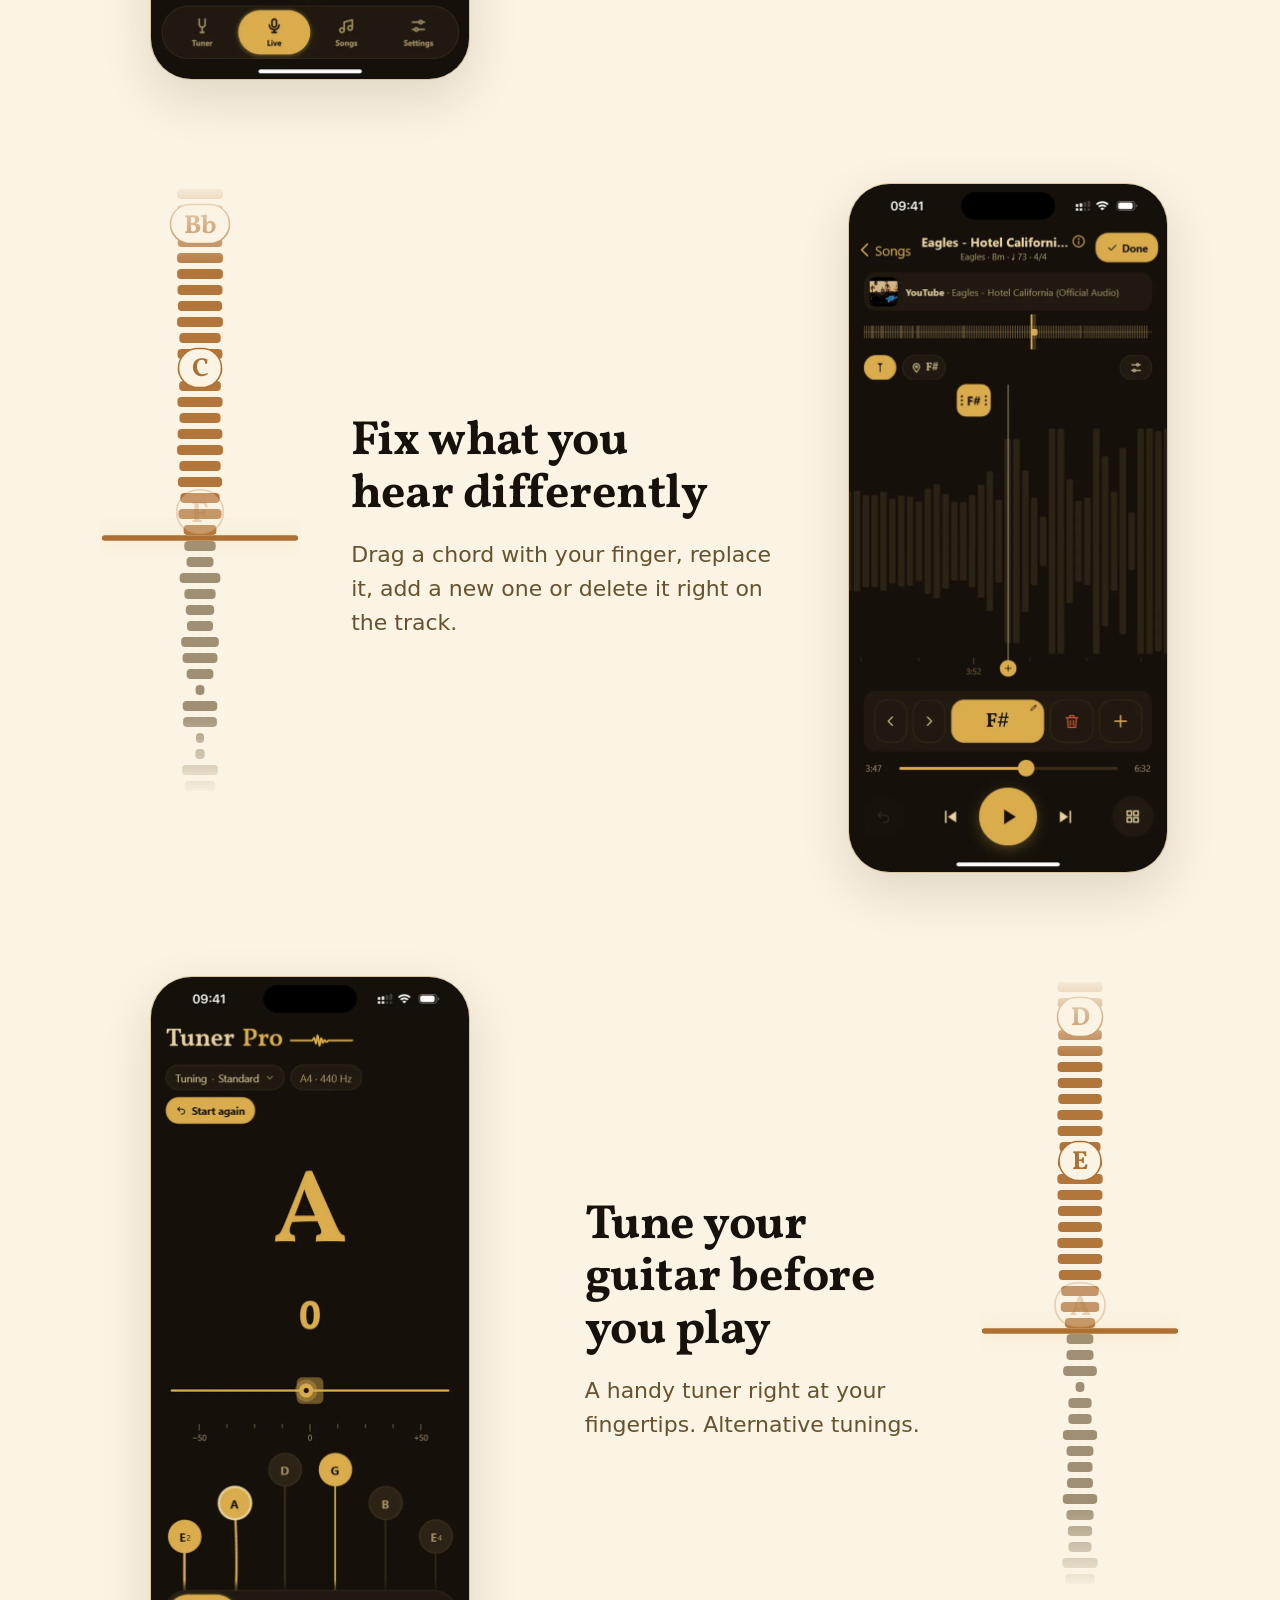
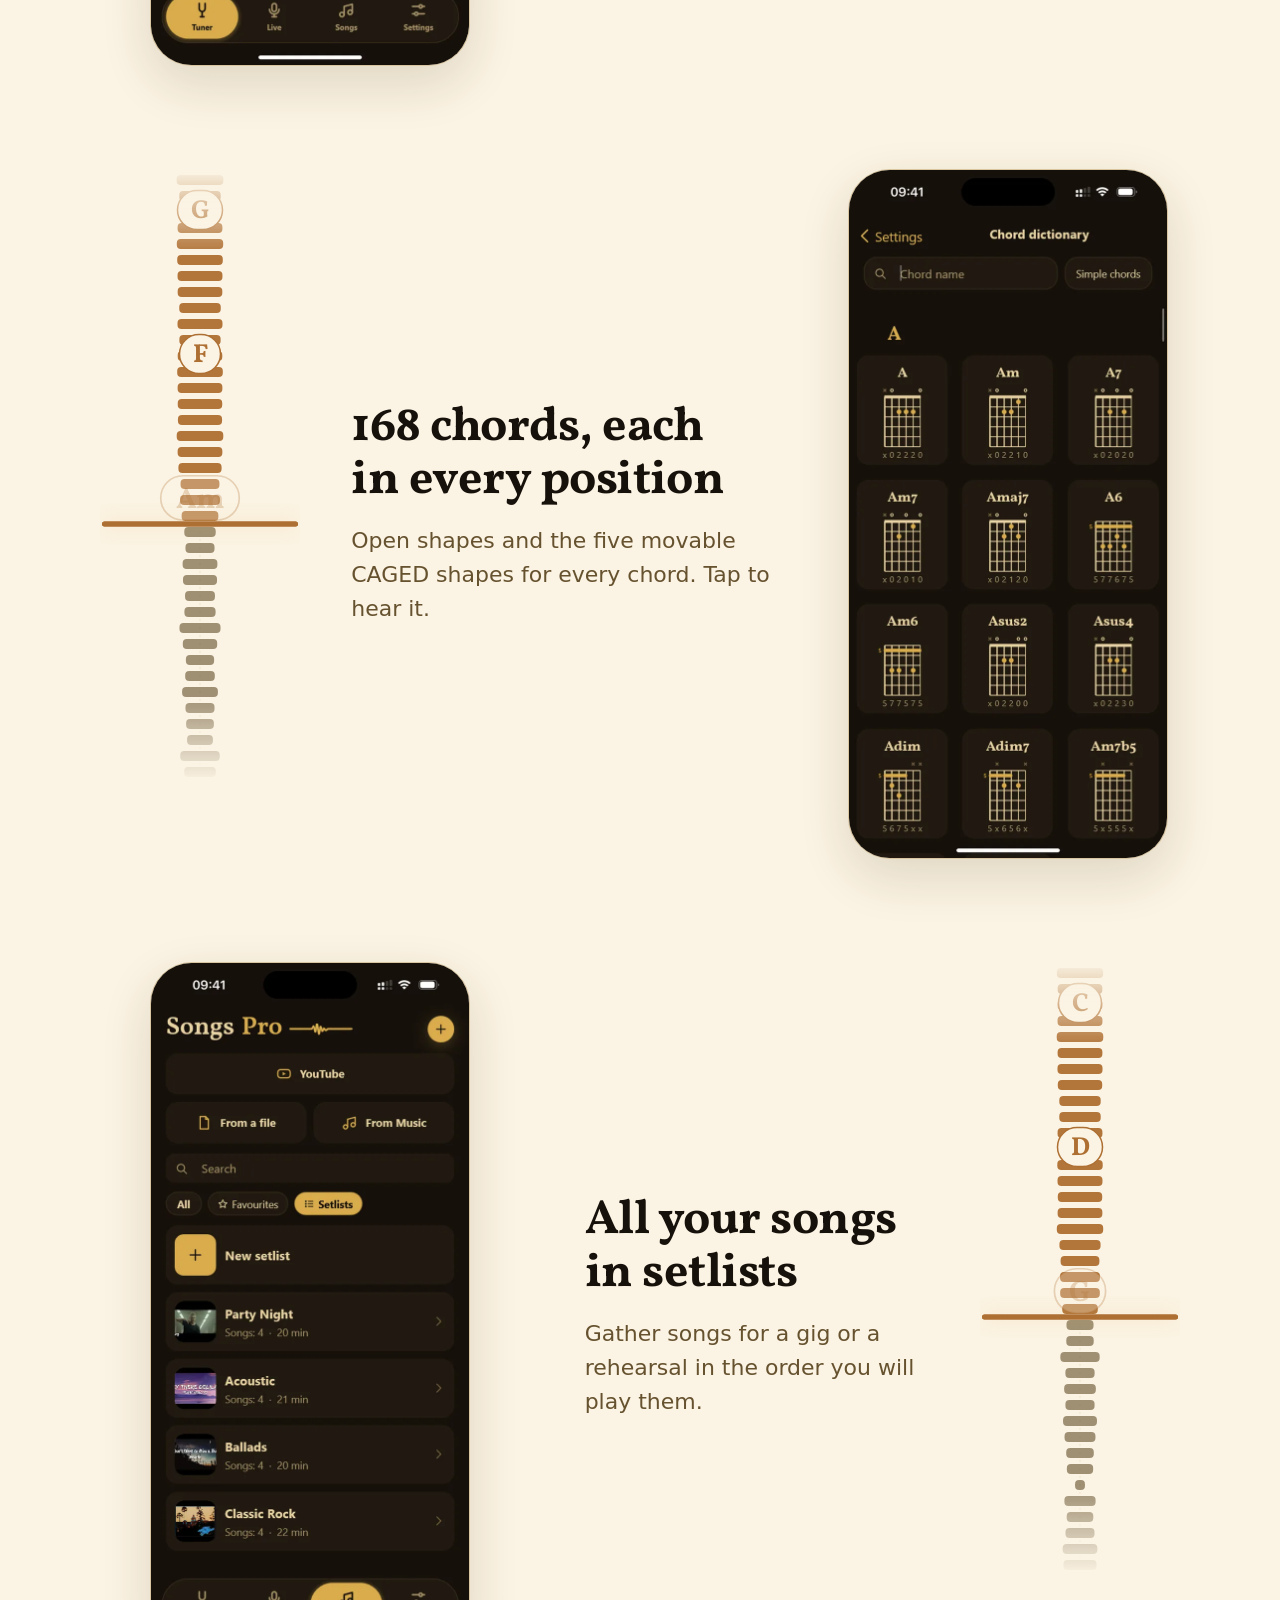
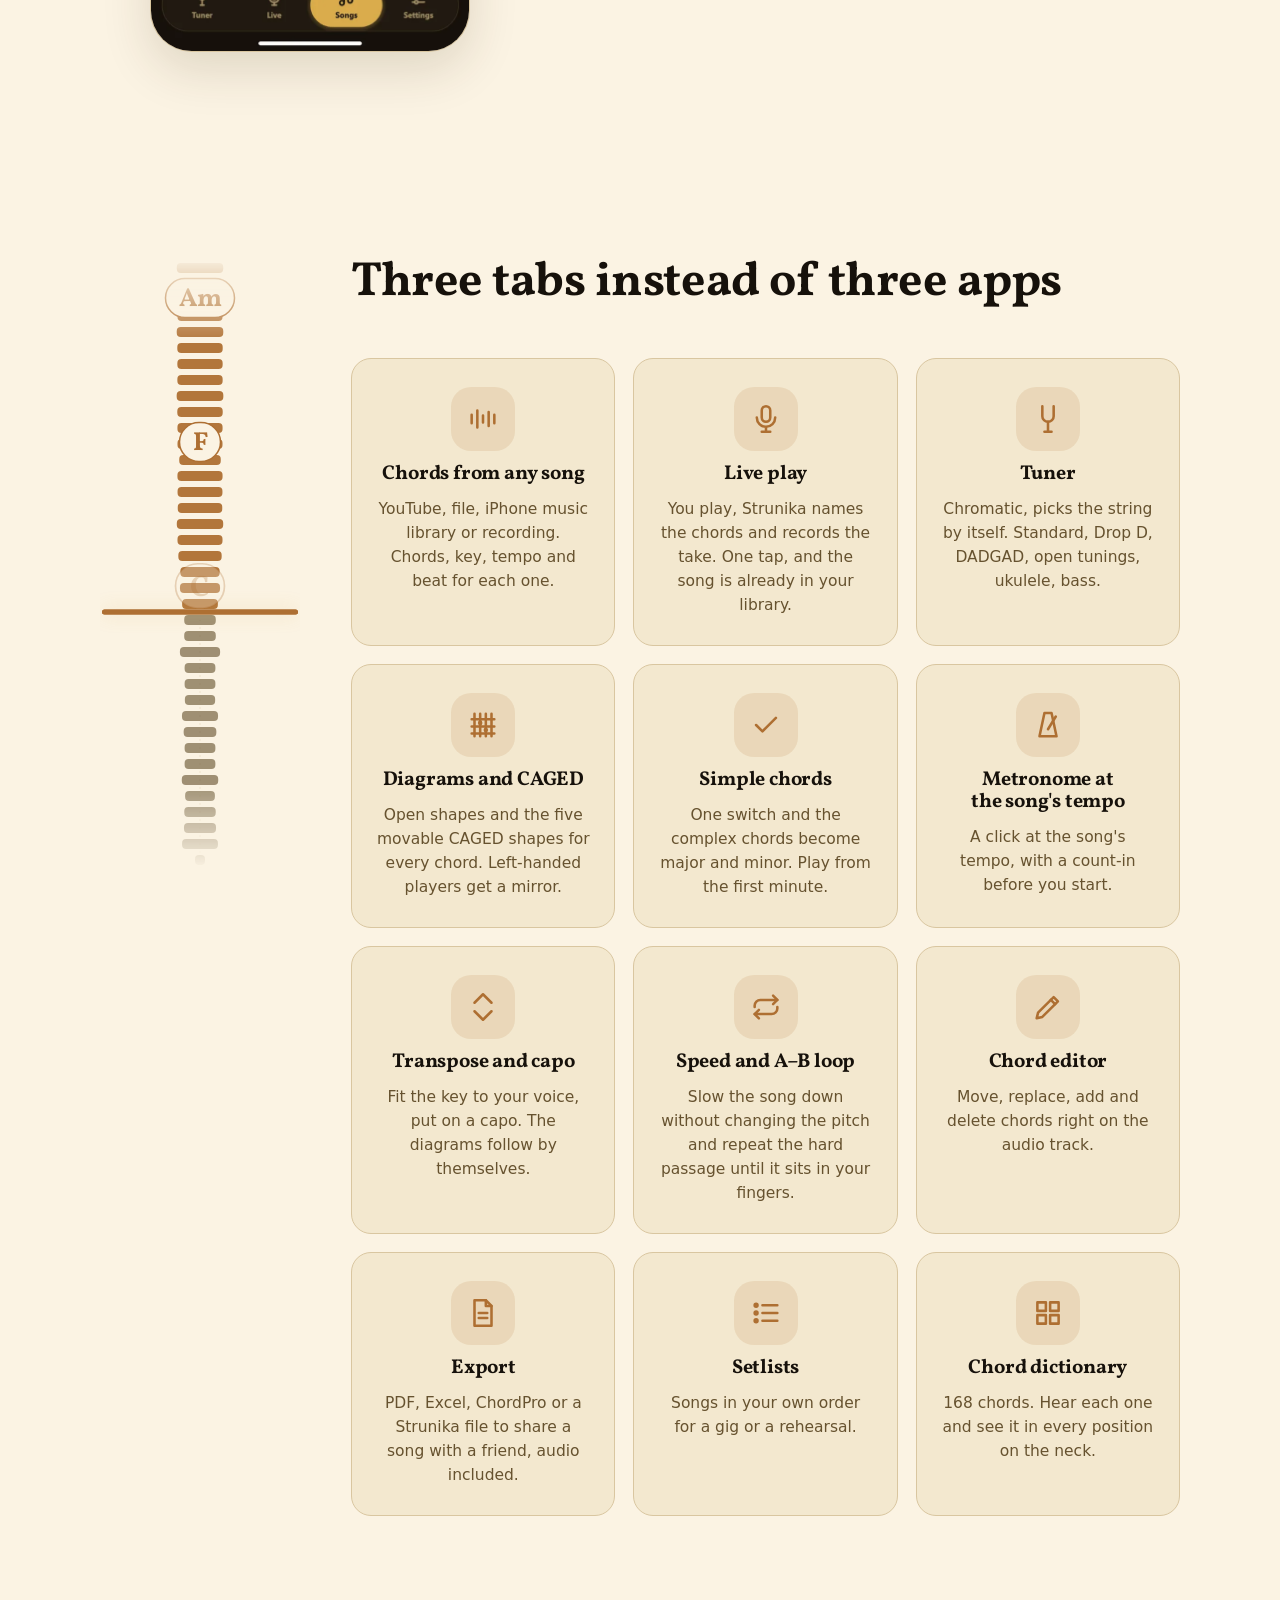
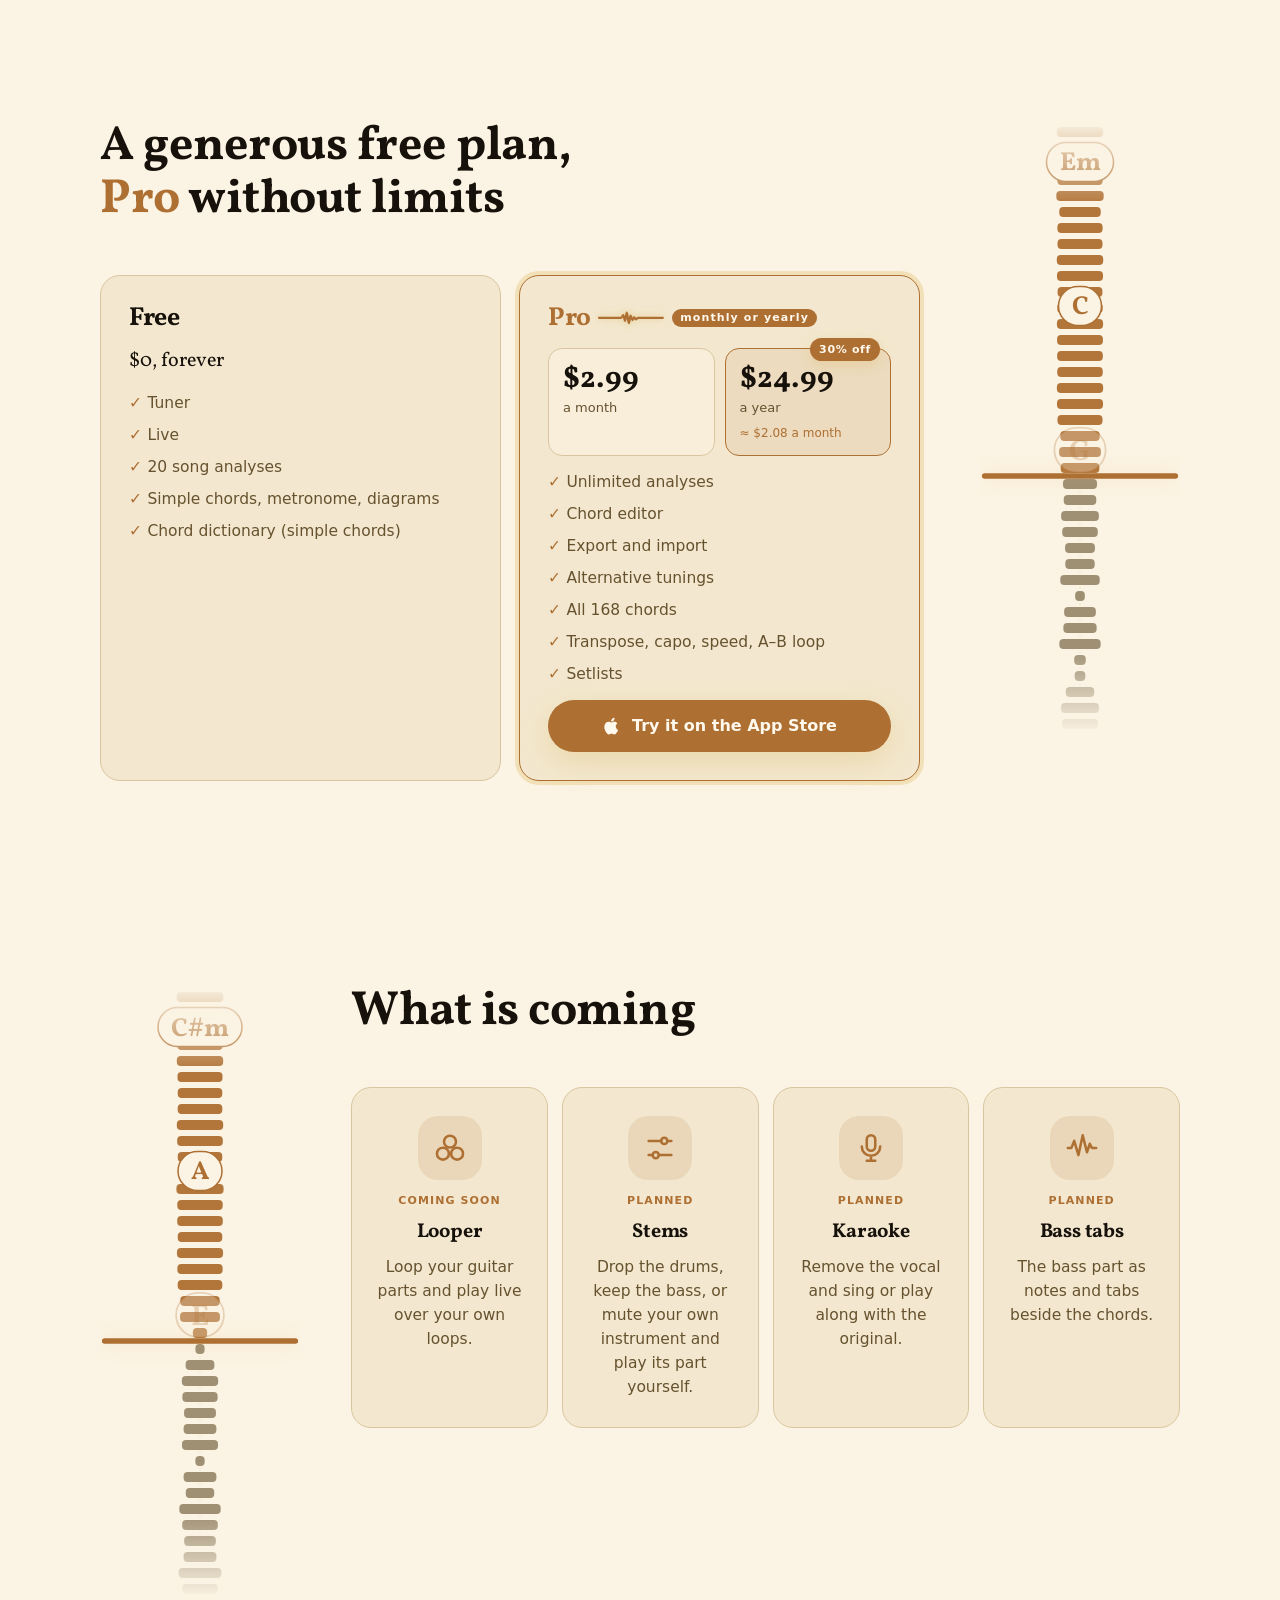
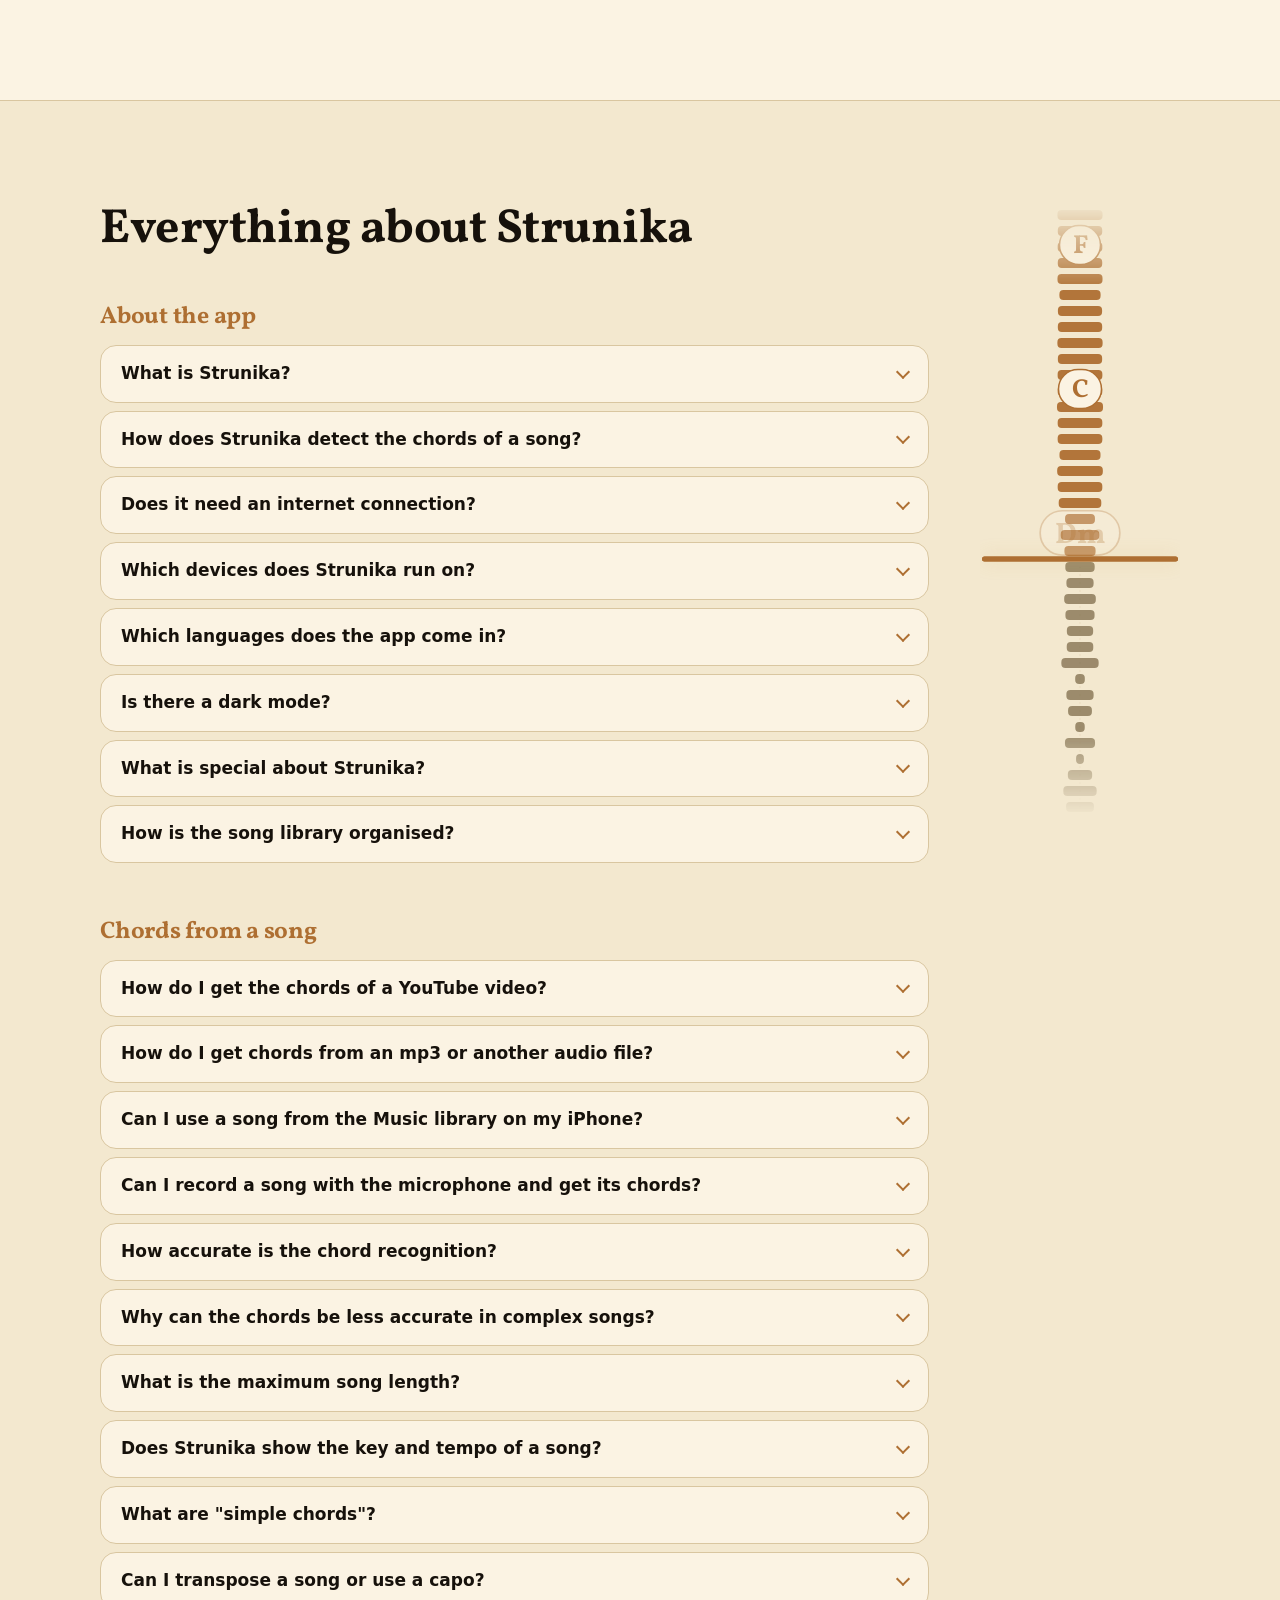
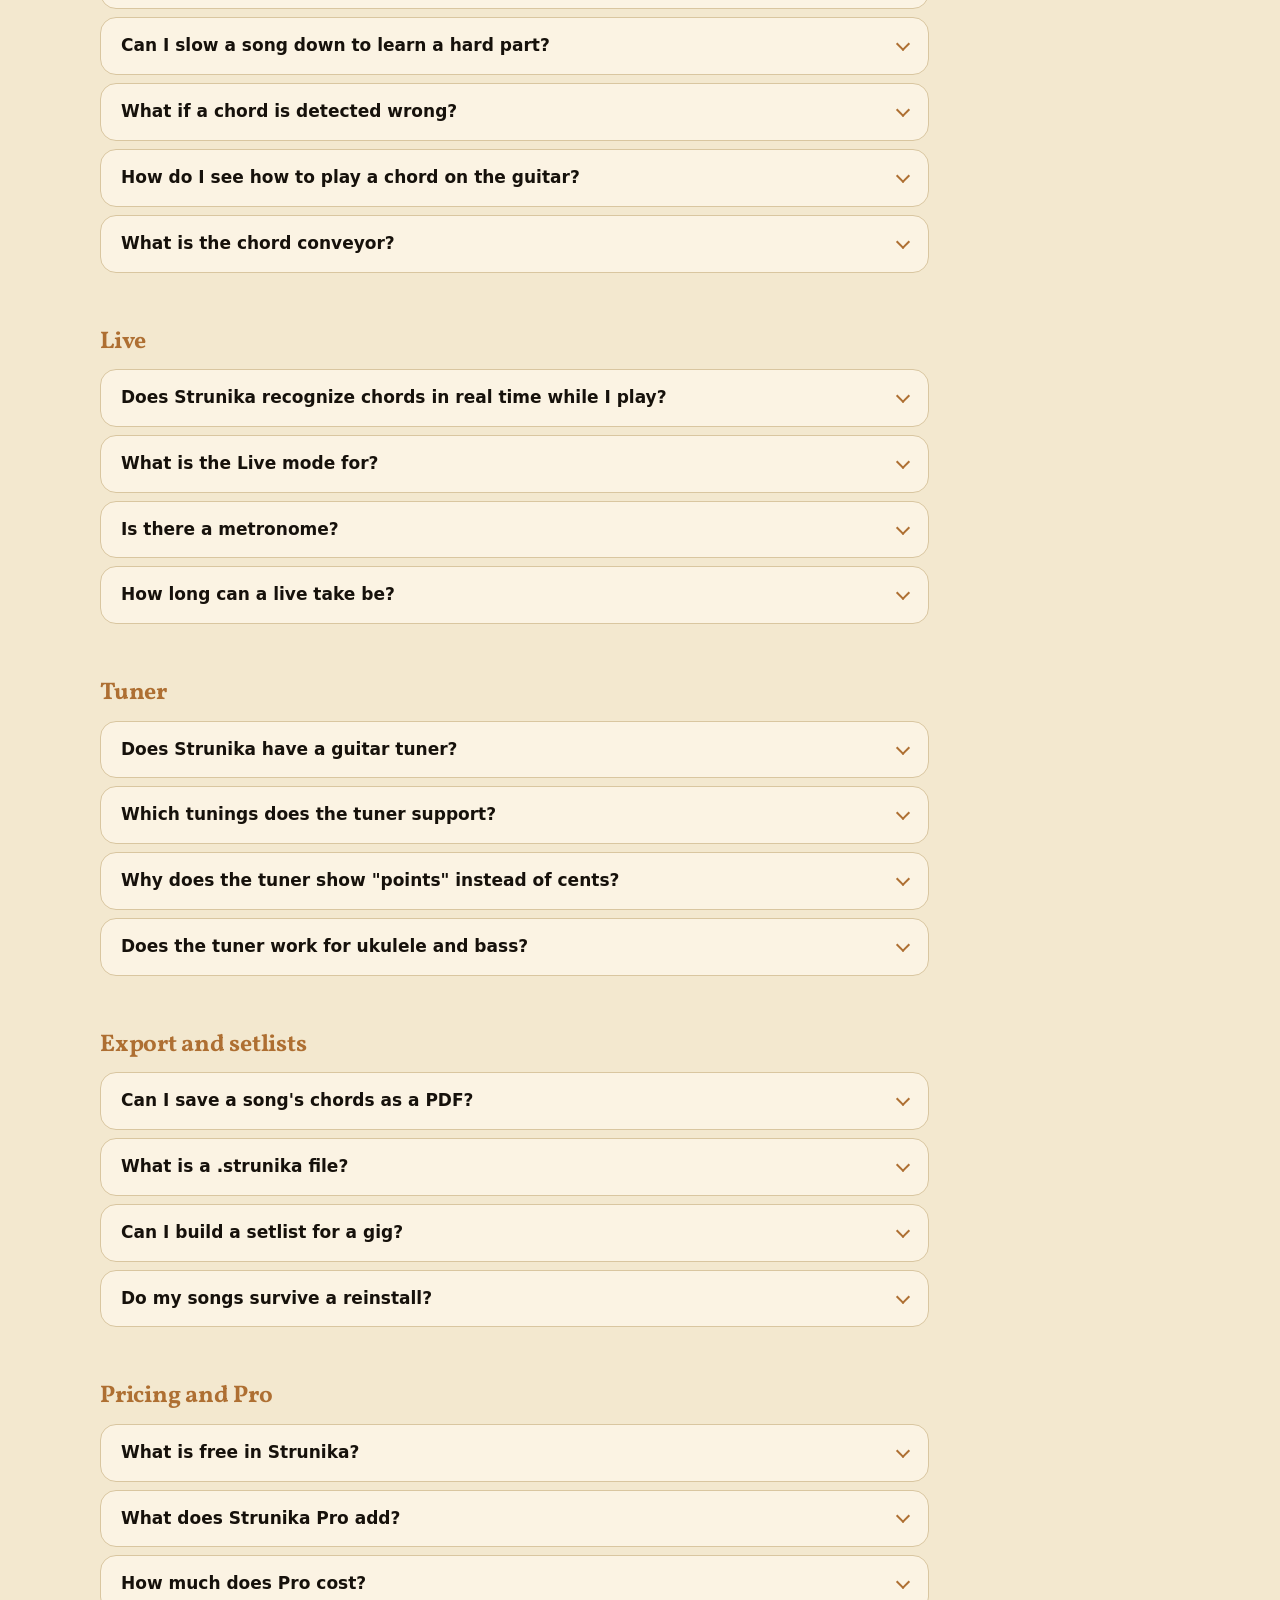
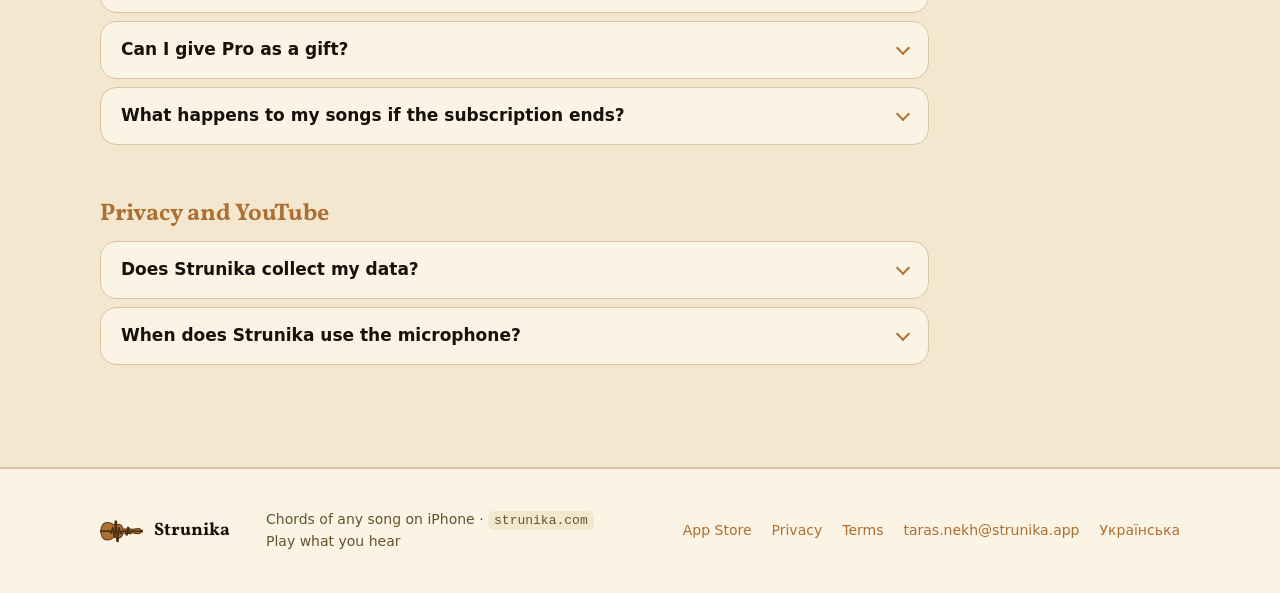
==== commit 2bc2b228: "Terms of use page in English and Ukrainian, linked from the footers, the sitemap and llms.txt Co-Aut" ====
--- a/index.html
+++ b/index.html
@@ -746,6 +746,7 @@
     <div class="links">
       <a href="https://strunika.app">App Store</a>
       <a href="/privacy.html">Privacy</a>
+      <a href="/terms.html">Terms</a>
       <a href="mailto:taras.nekh@strunika.app">taras.nekh@strunika.app</a>
       <a href="/ua/" hreflang="uk">Українська</a>
     </div>
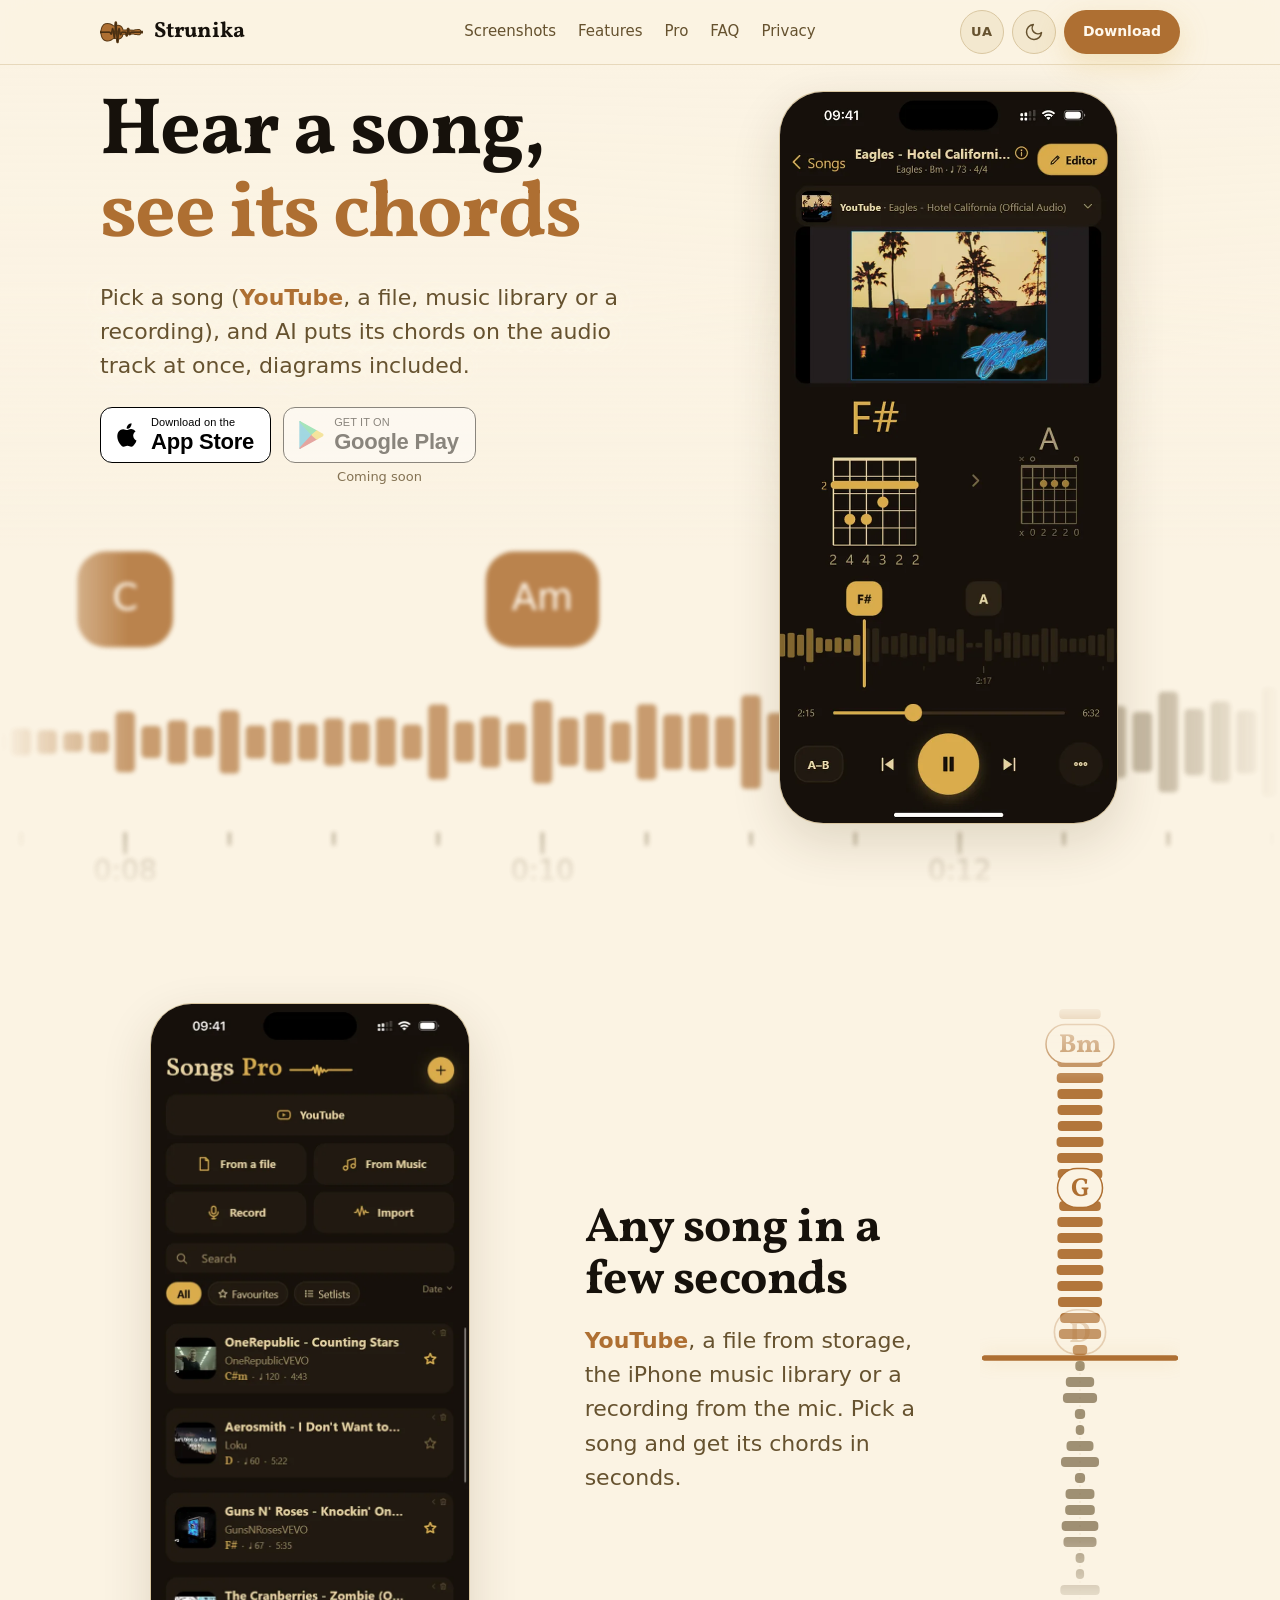
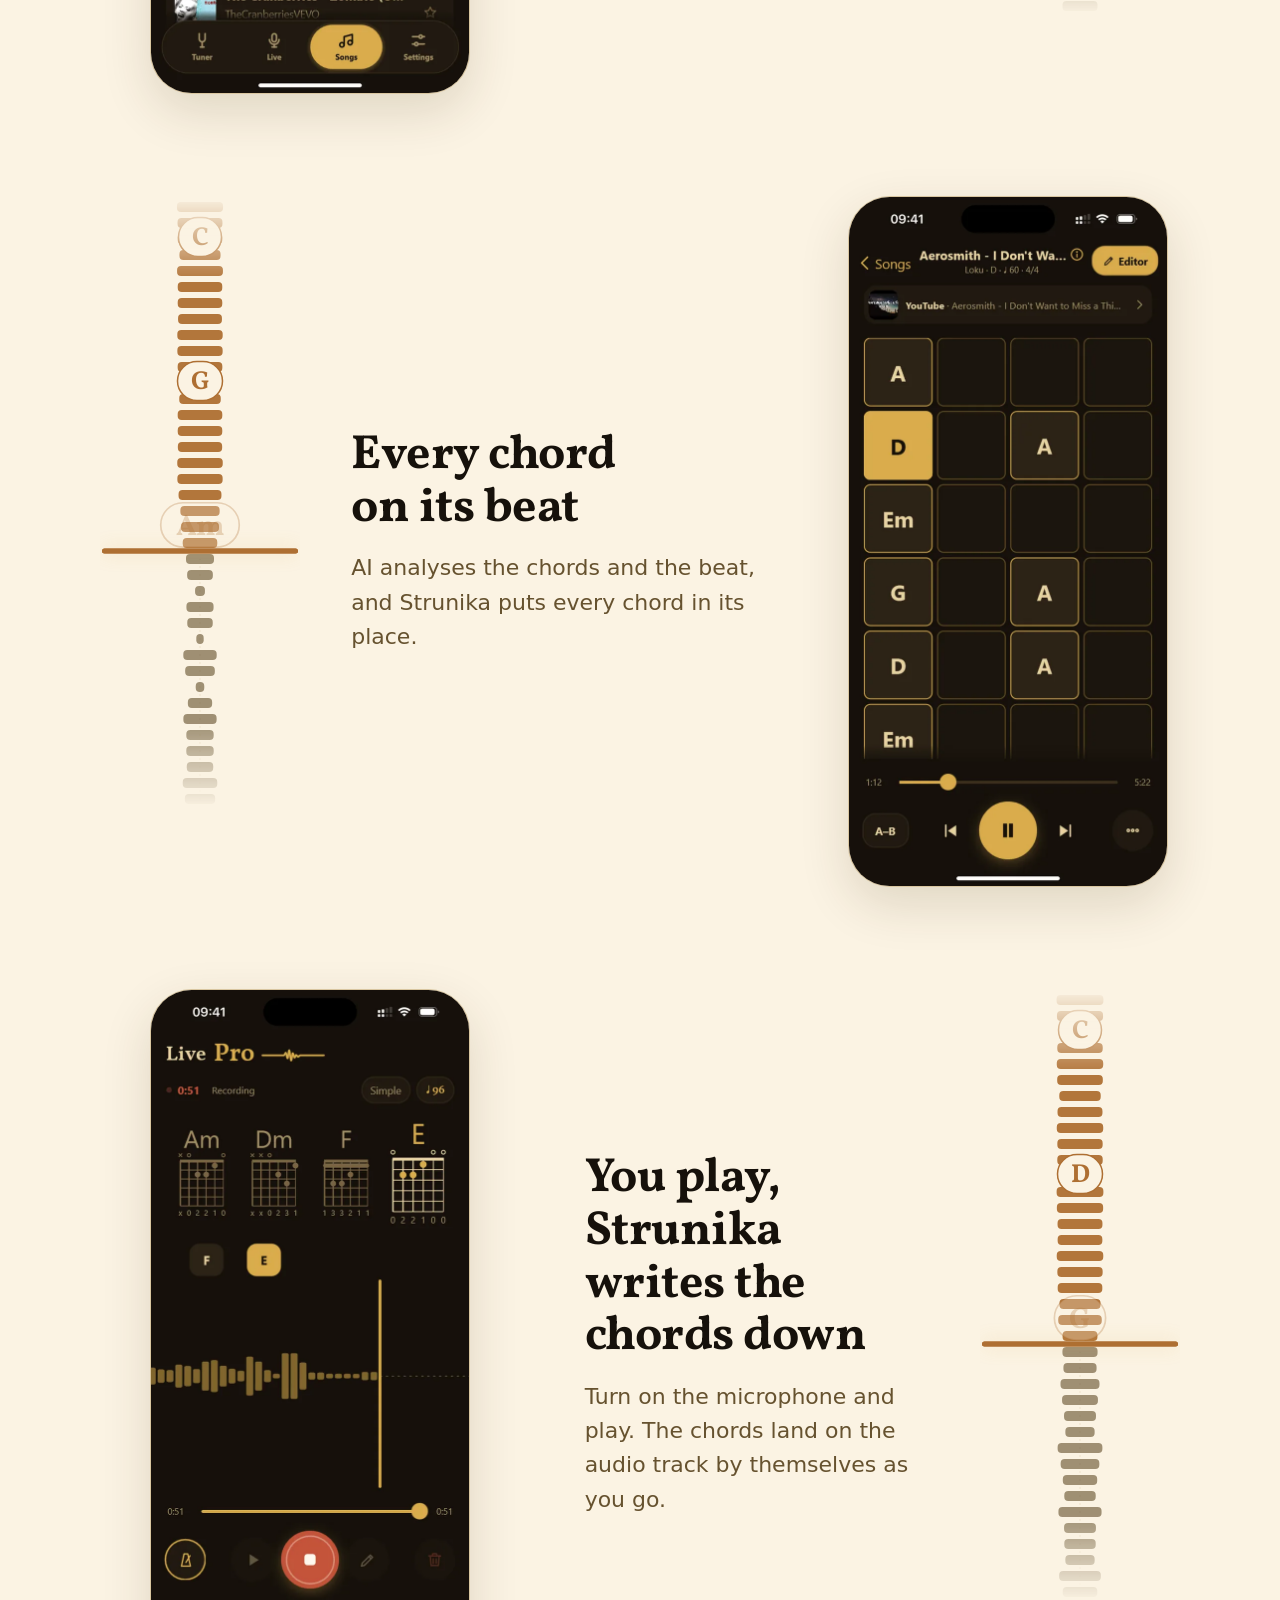
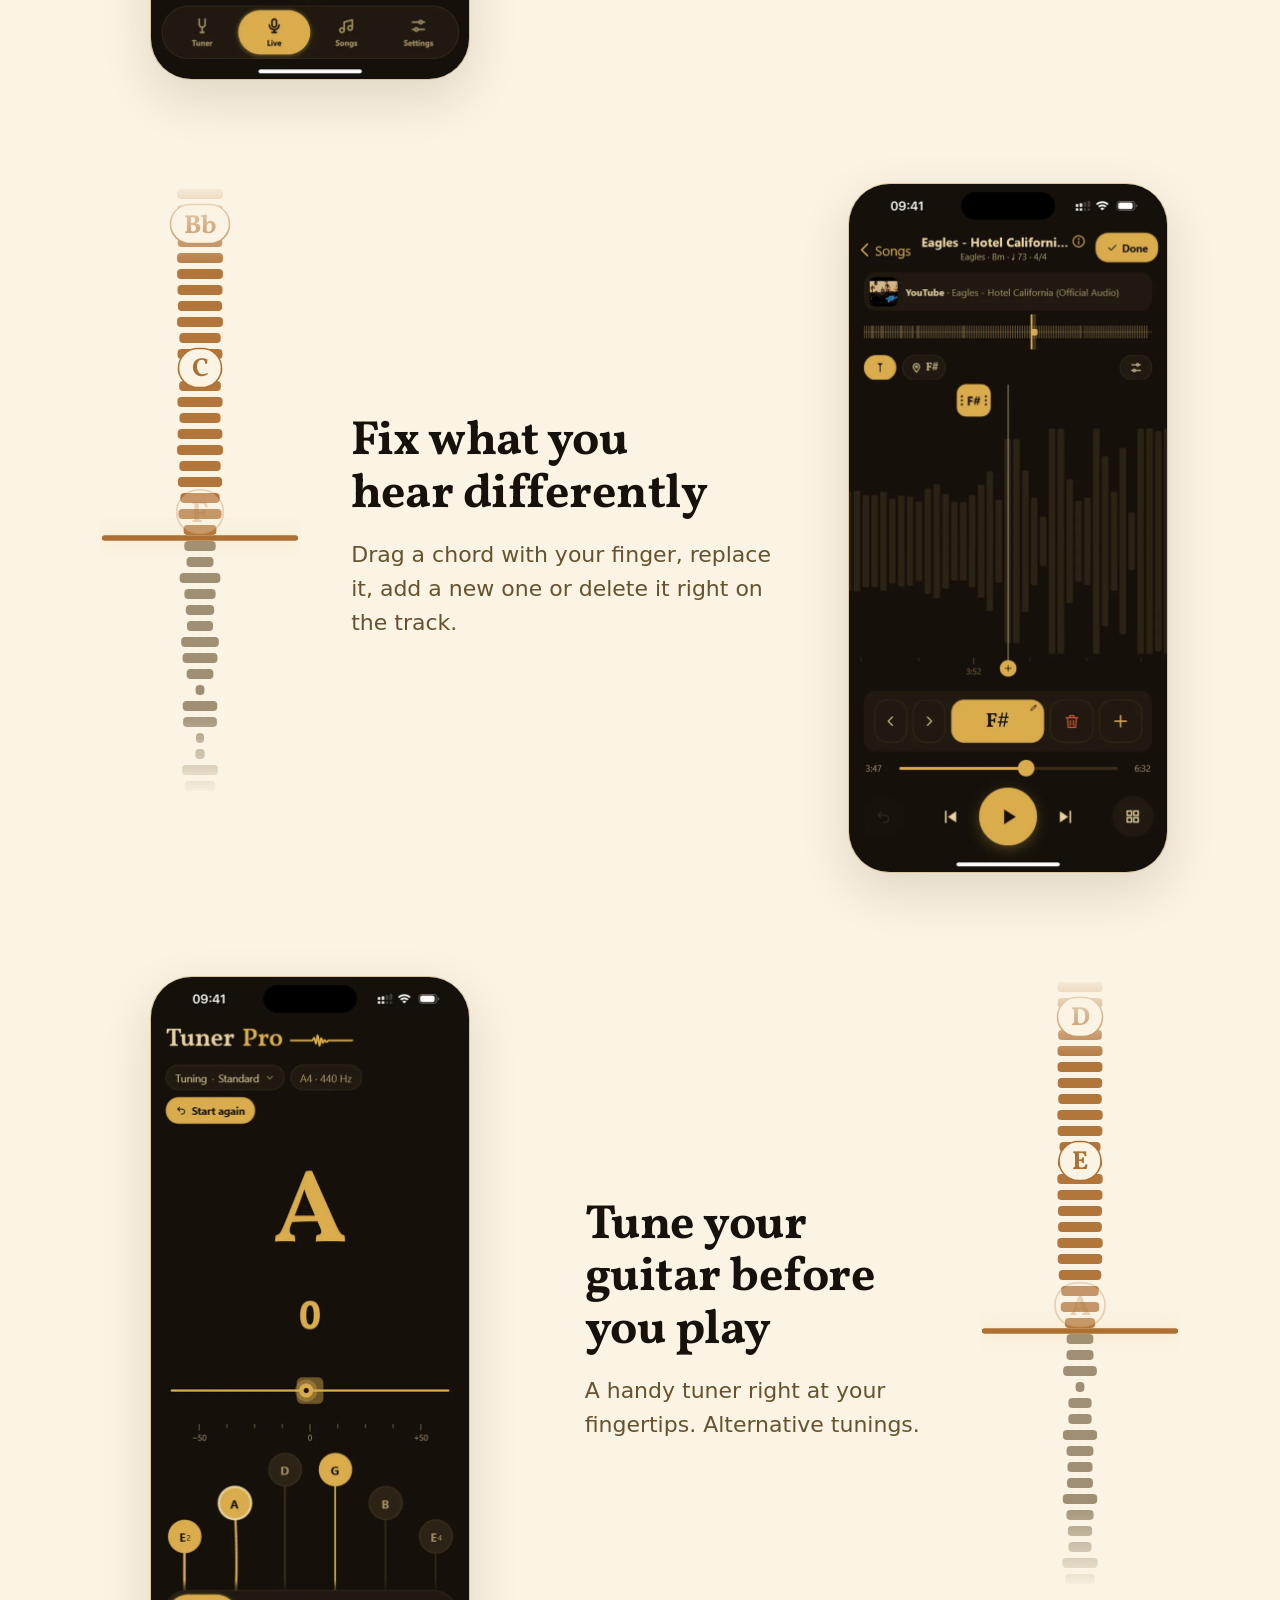
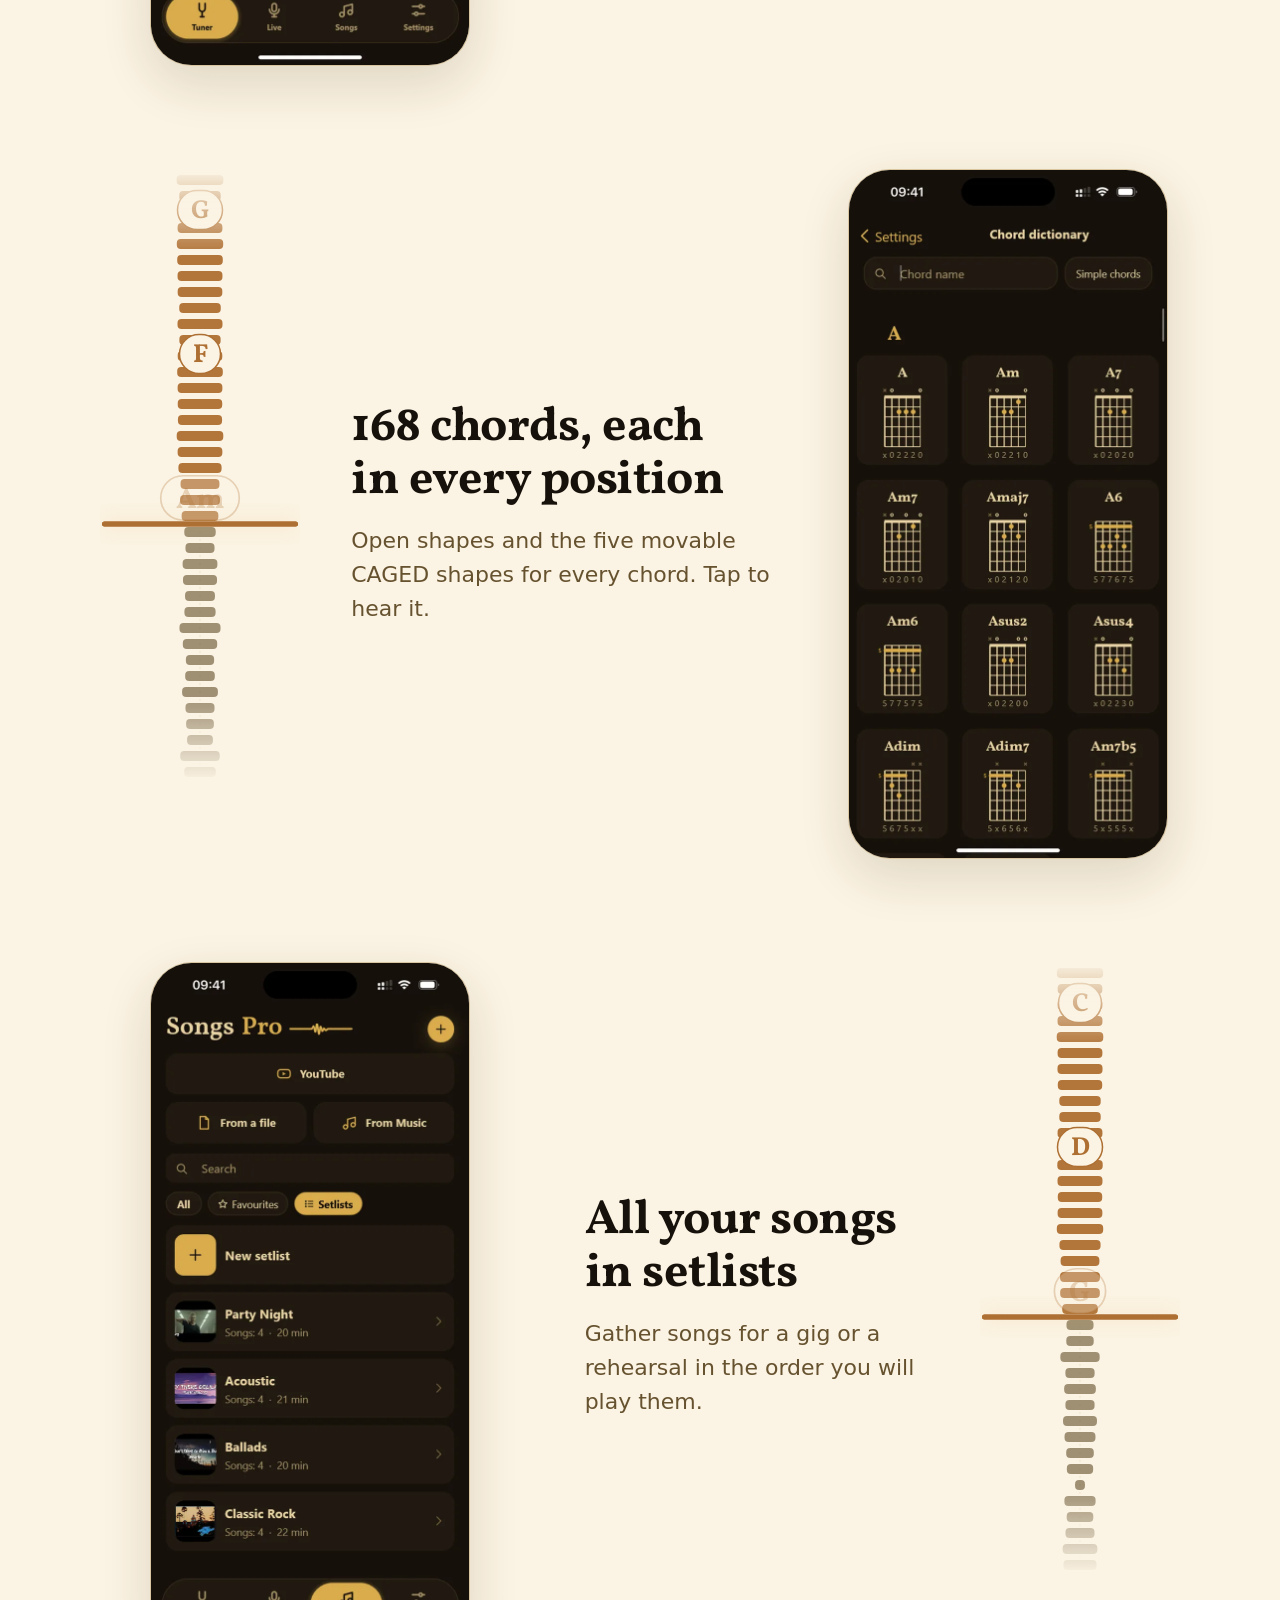
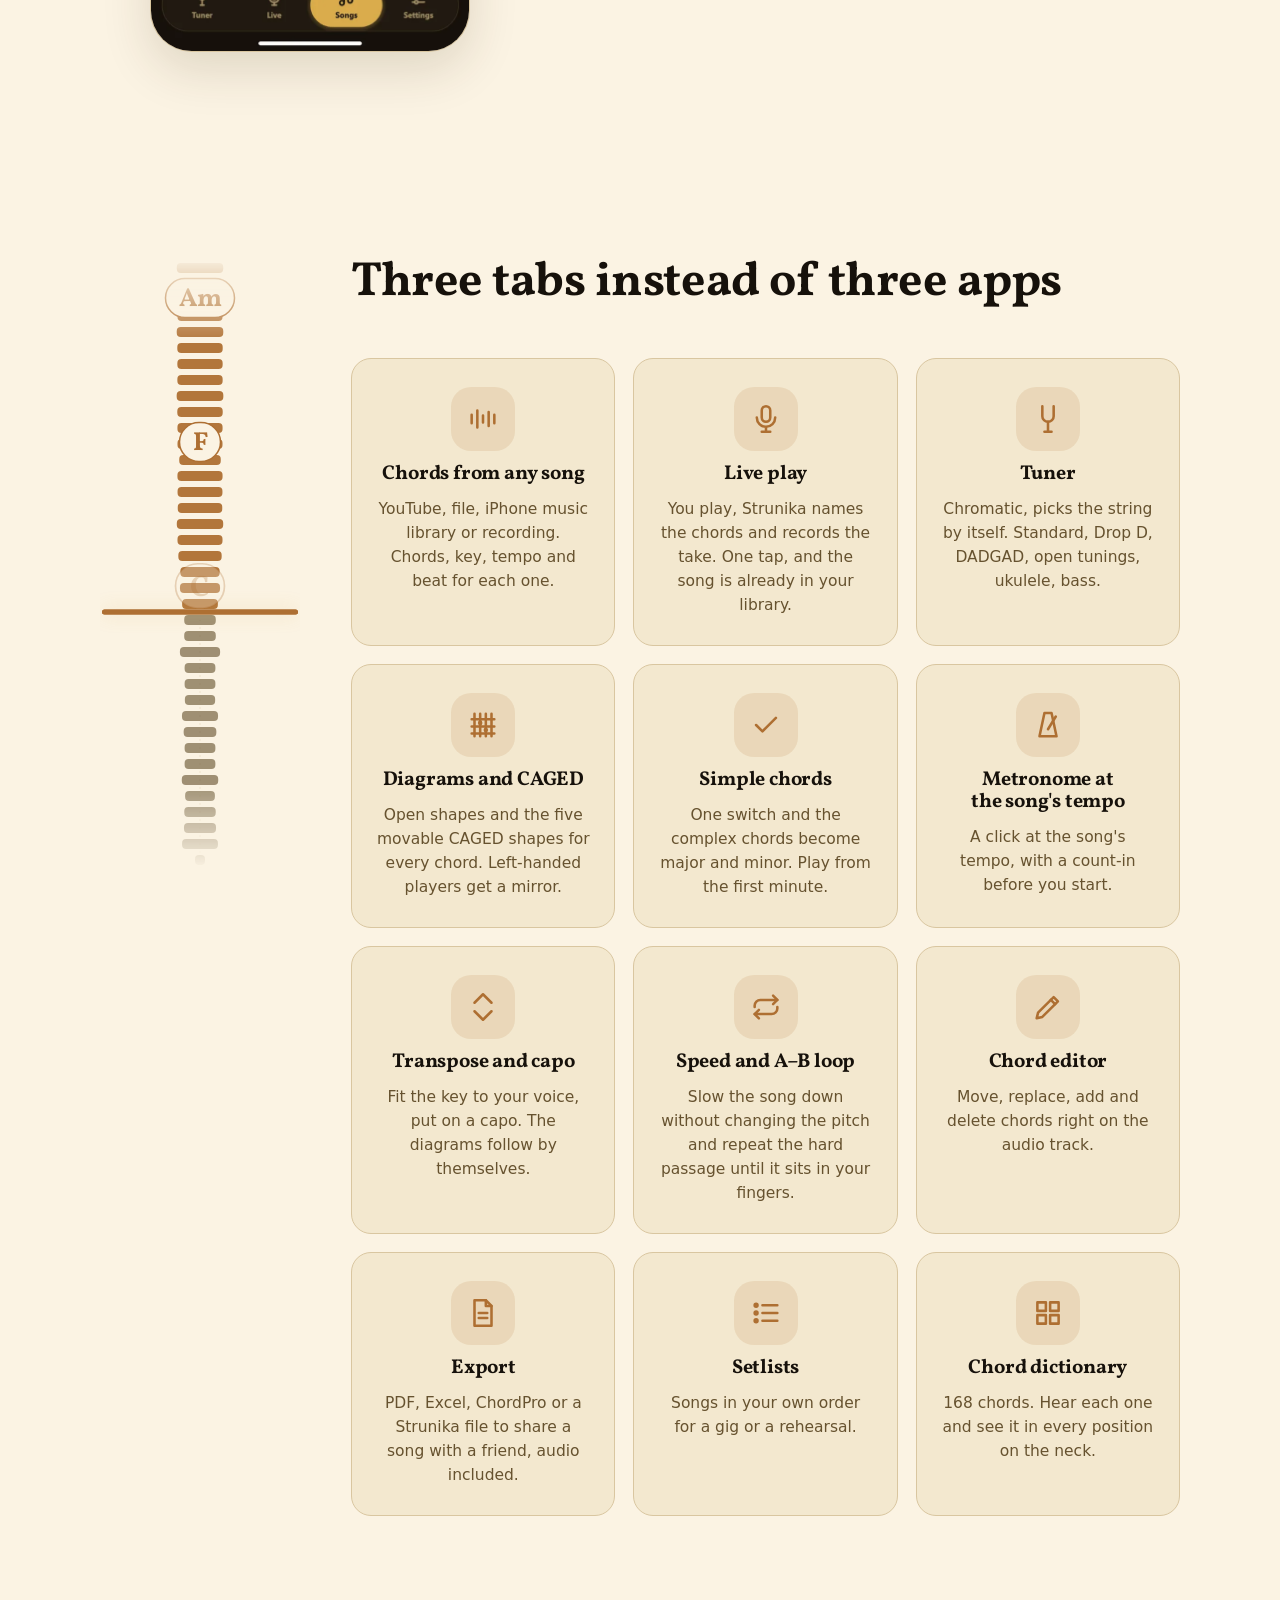
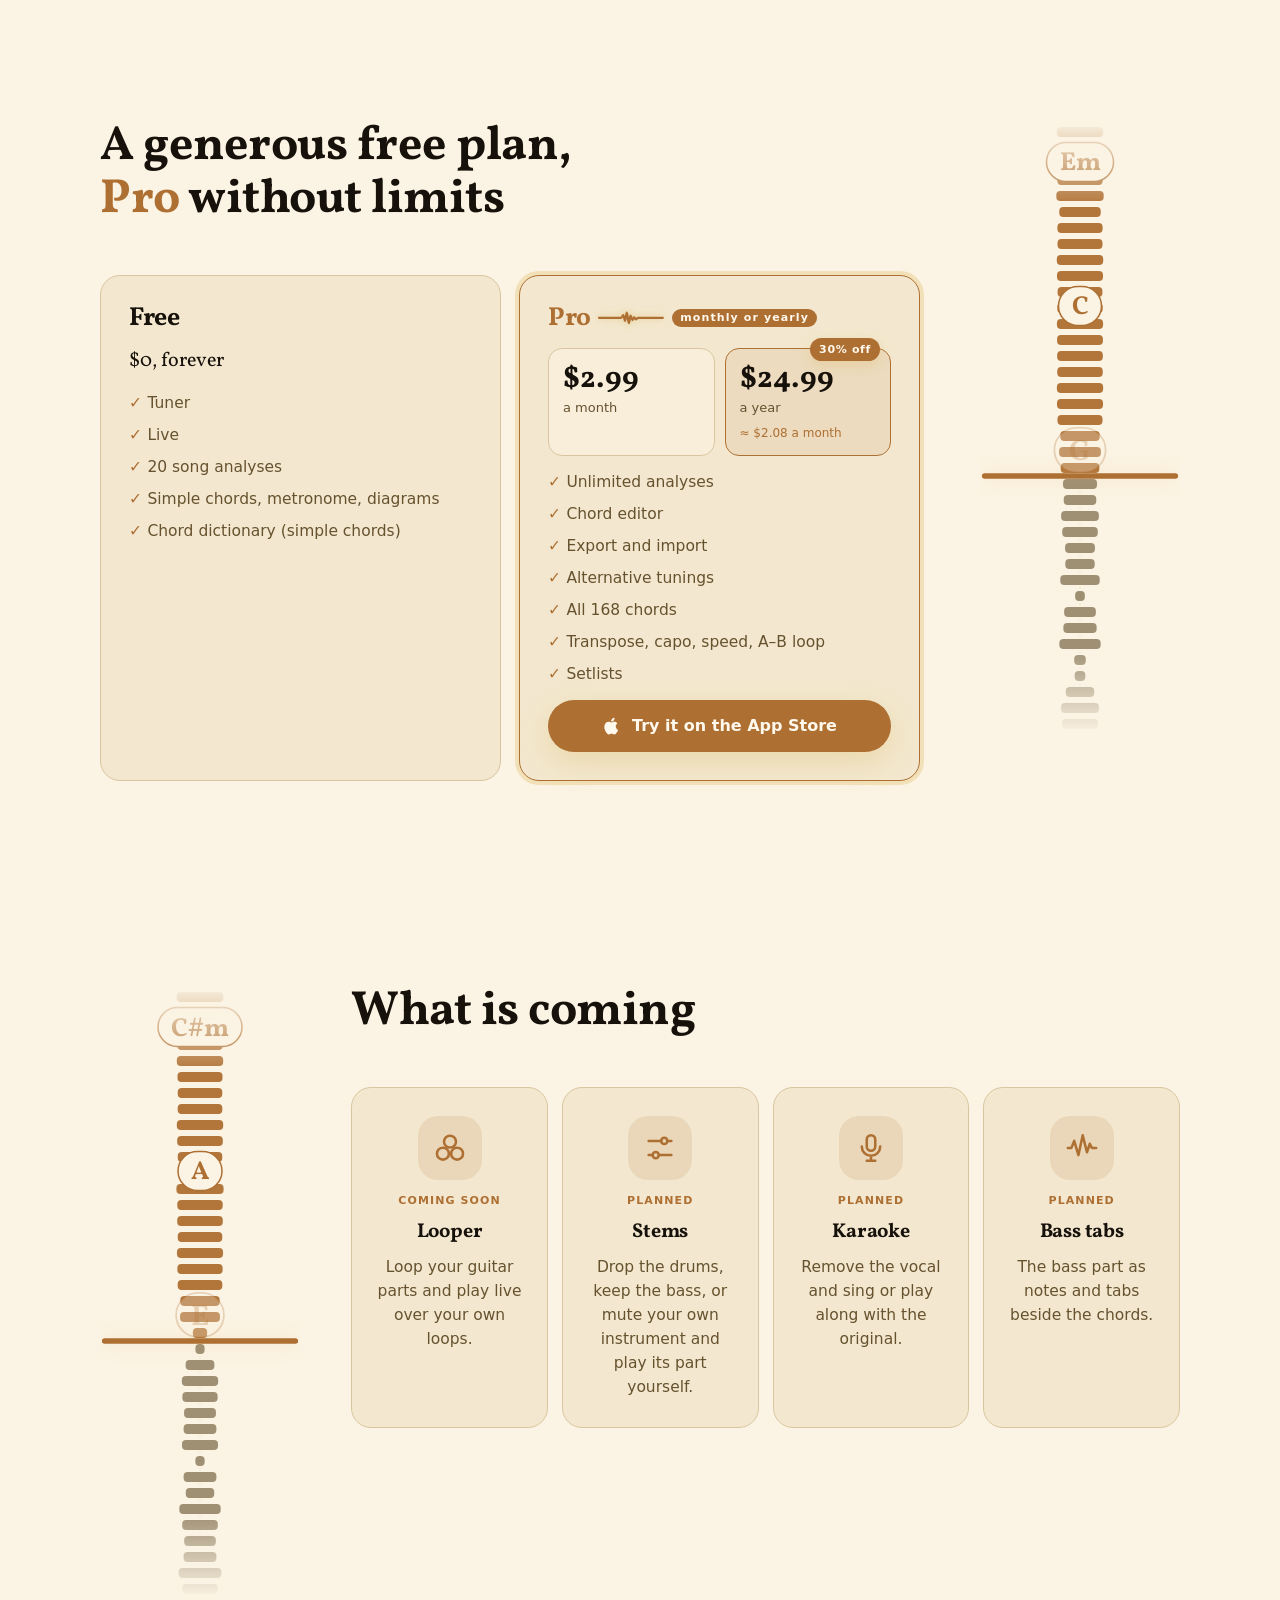
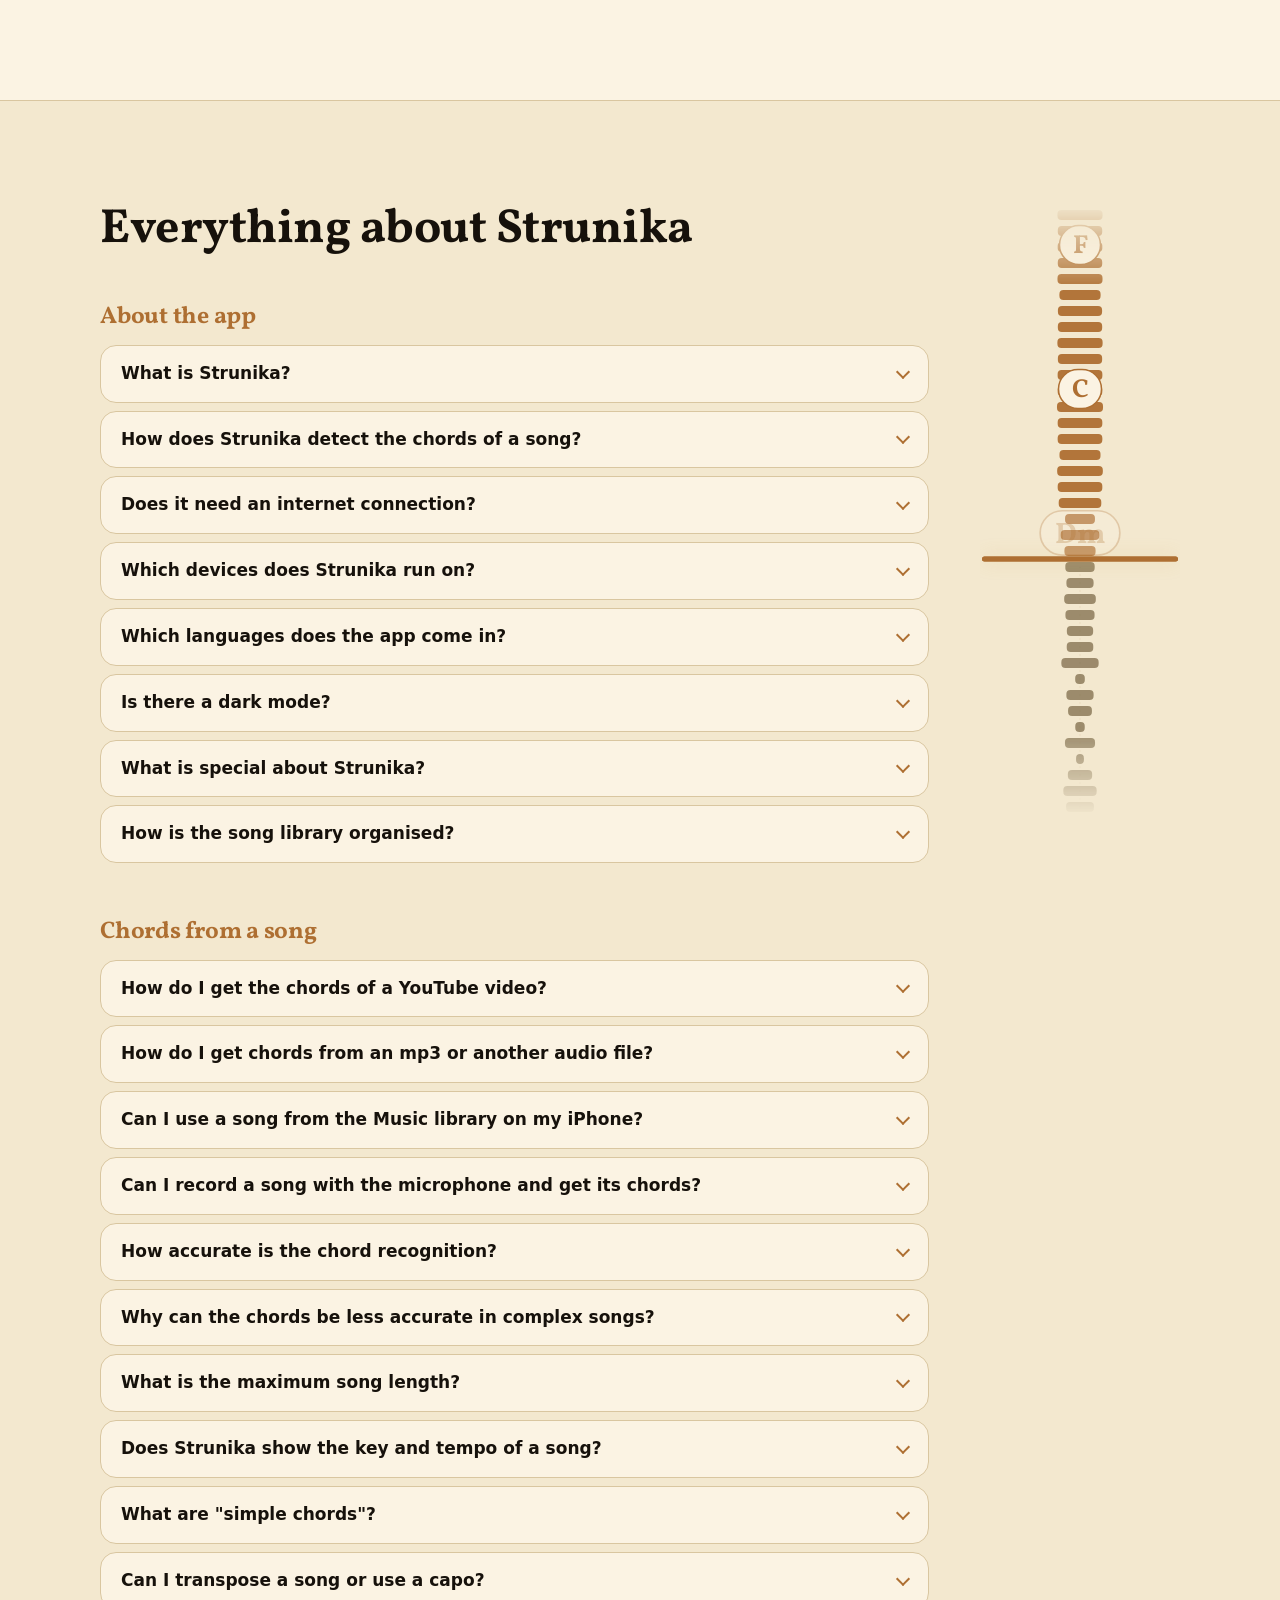
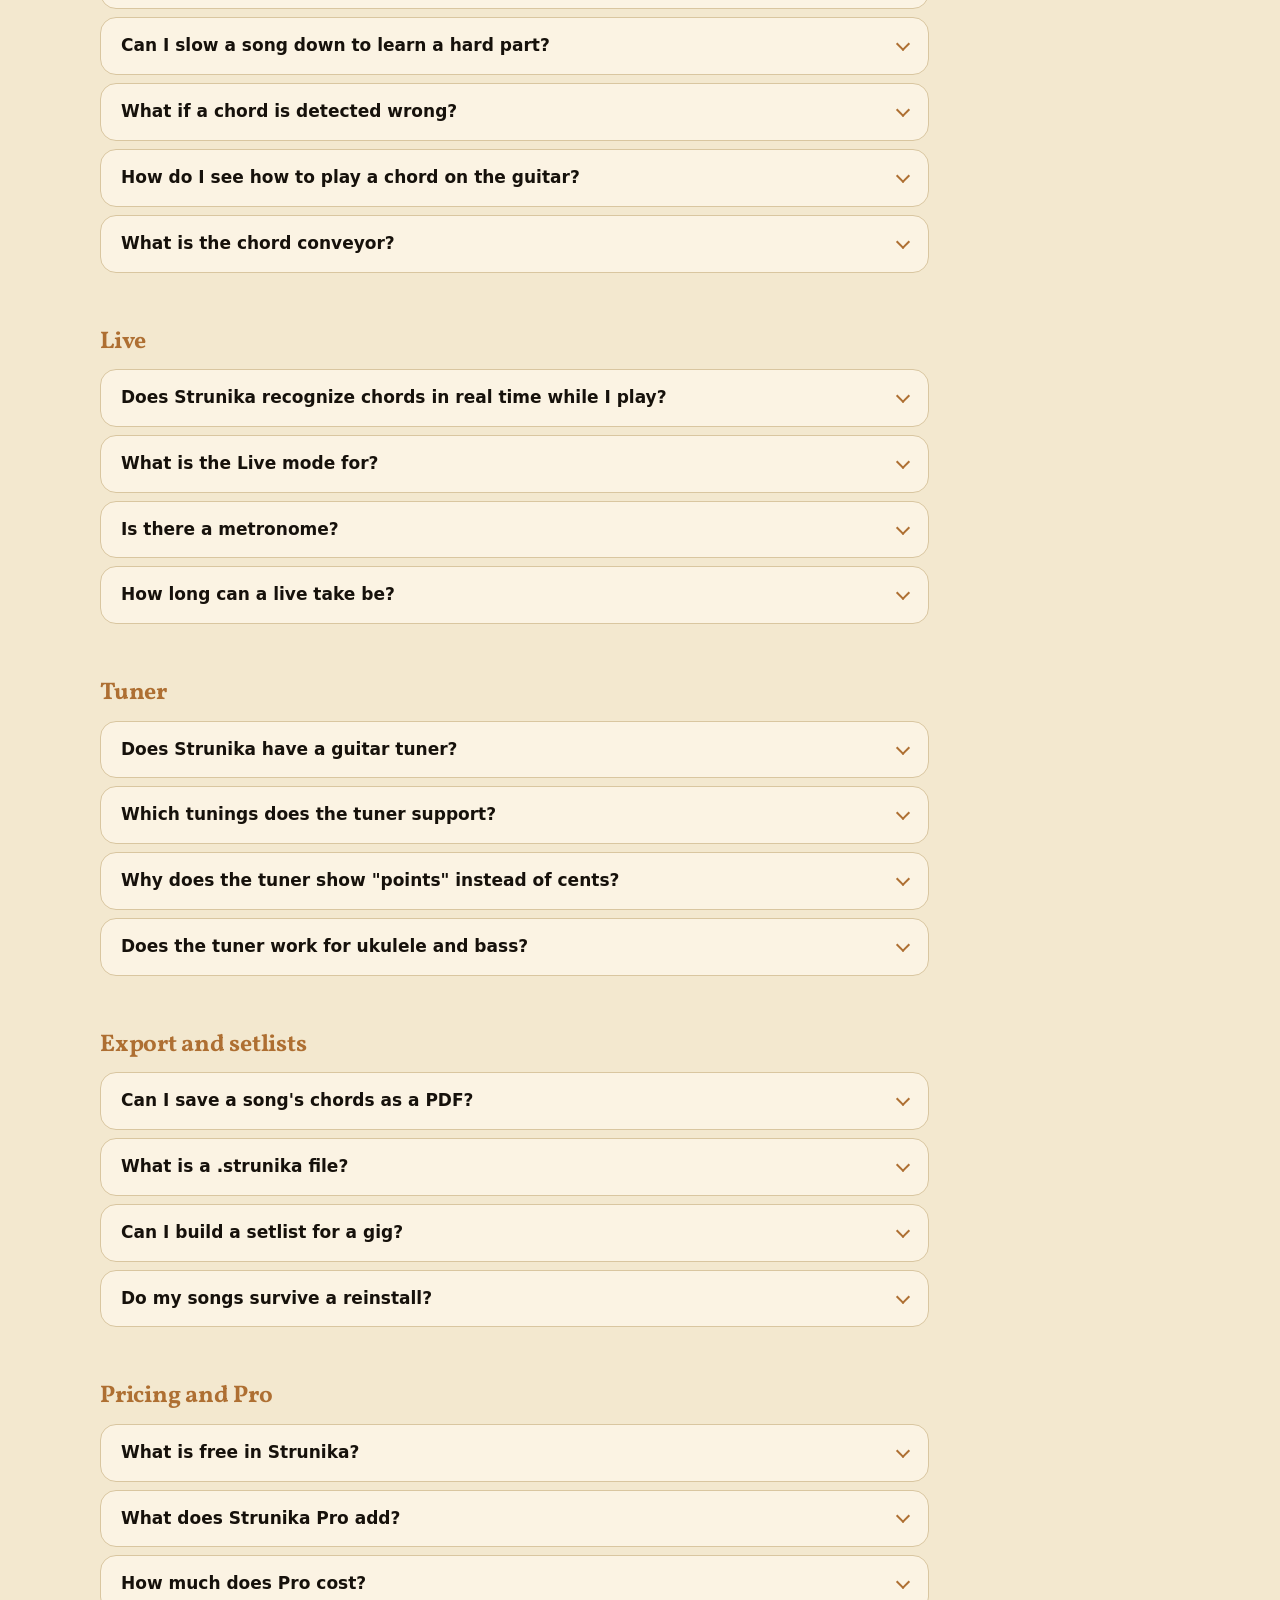
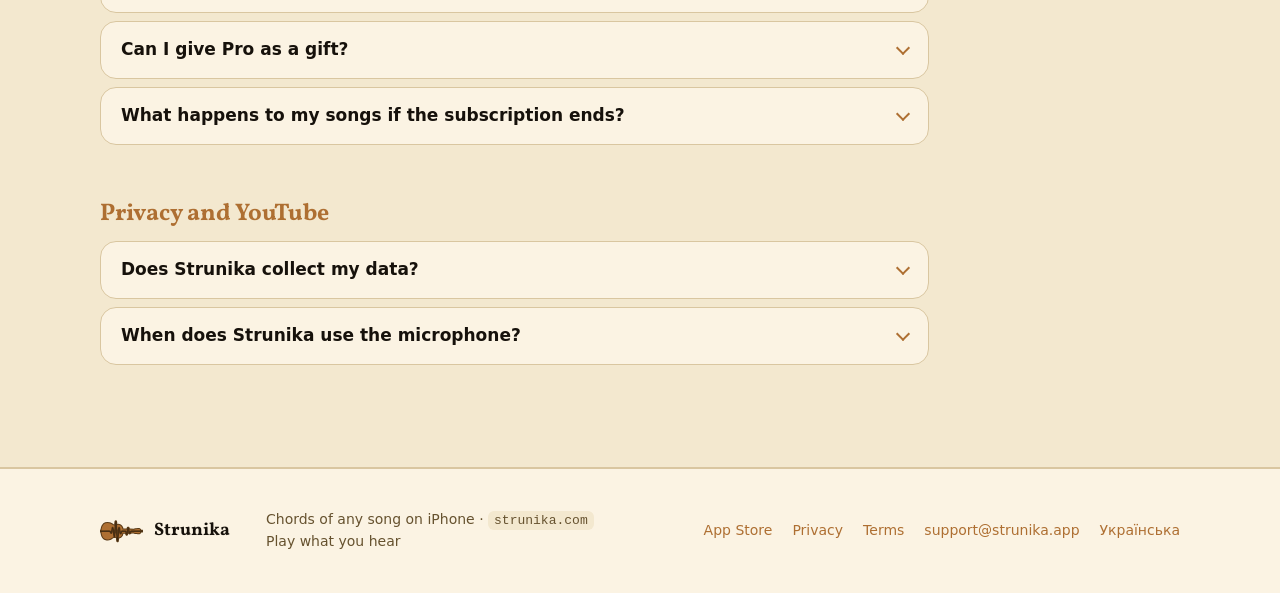
==== commit 96fdb679: "Contact address is support@strunika.app on the landing, privacy and terms pages Co-Authored-By: Clau" ====
--- a/index.html
+++ b/index.html
@@ -747,7 +747,7 @@
       <a href="https://strunika.app">App Store</a>
       <a href="/privacy.html">Privacy</a>
       <a href="/terms.html">Terms</a>
-      <a href="mailto:taras.nekh@strunika.app">taras.nekh@strunika.app</a>
+      <a href="mailto:support@strunika.app">support@strunika.app</a>
       <a href="/ua/" hreflang="uk">Українська</a>
     </div>
   </div>
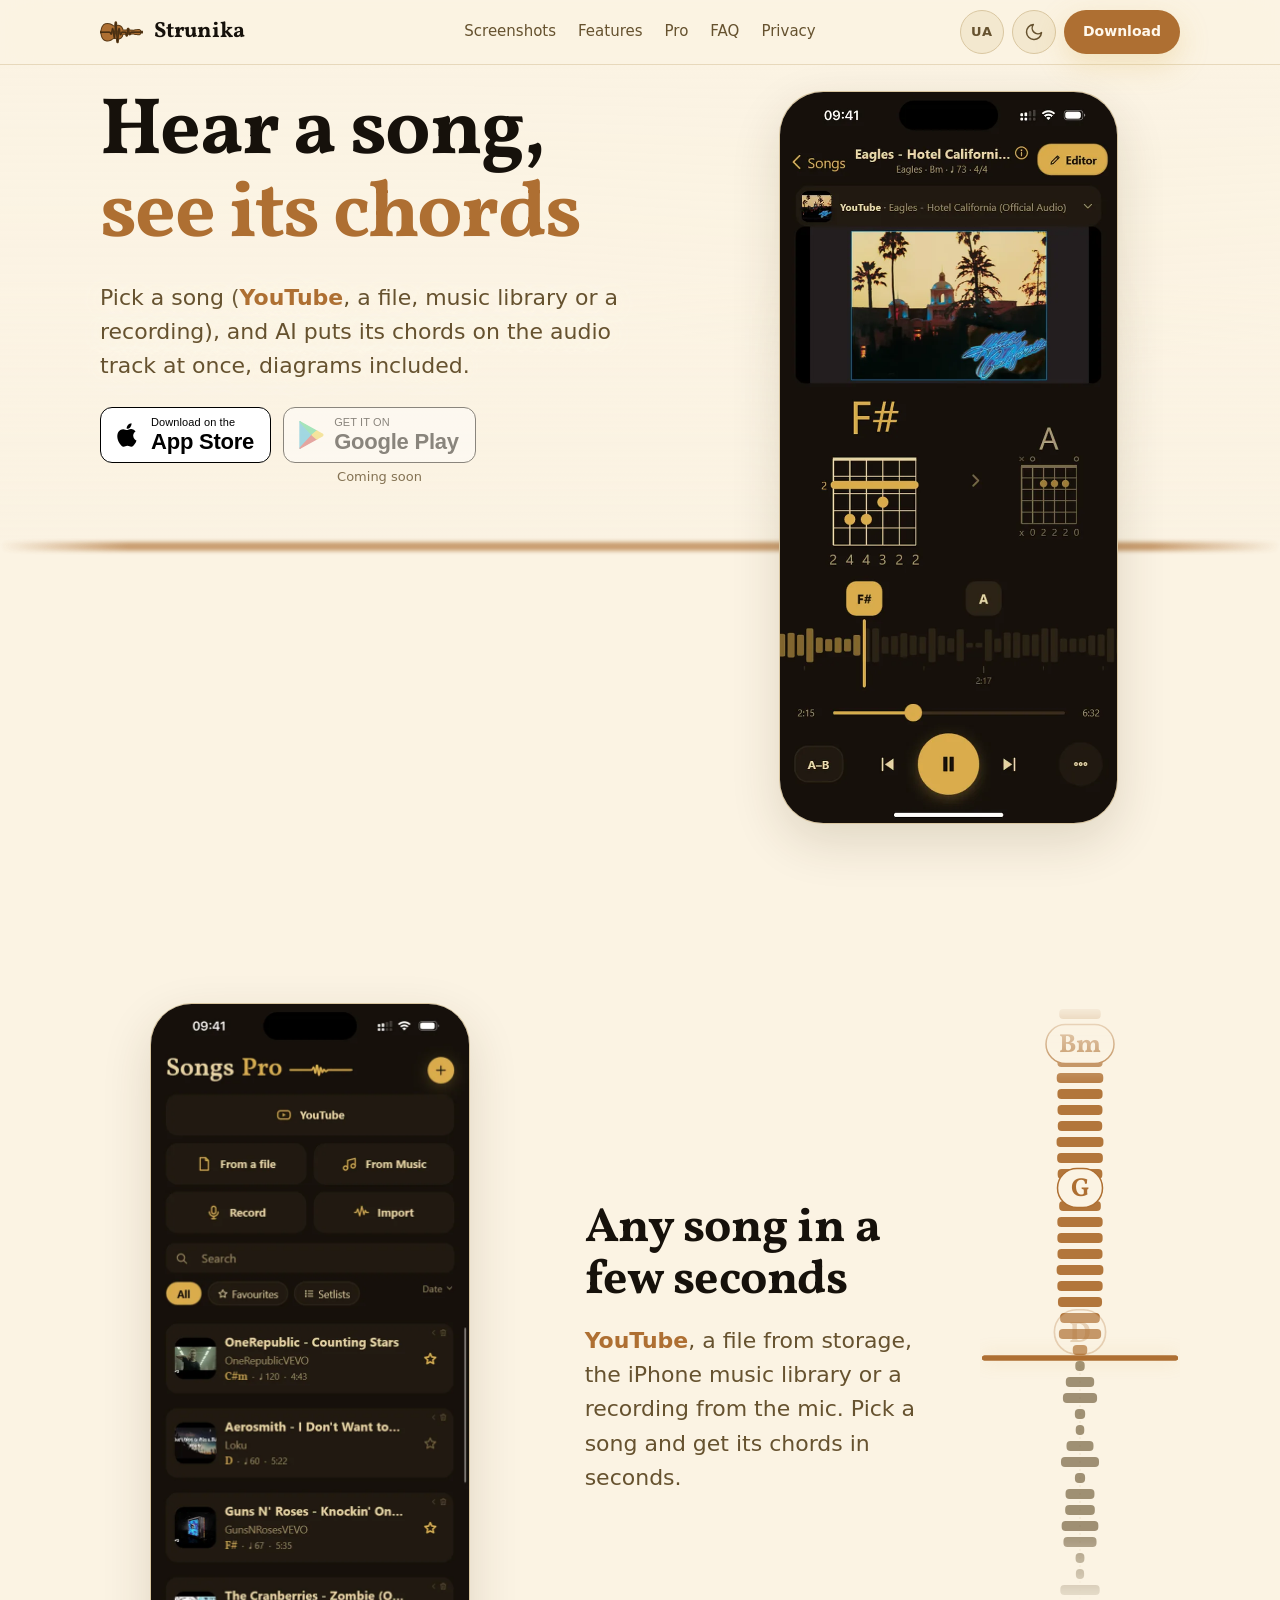
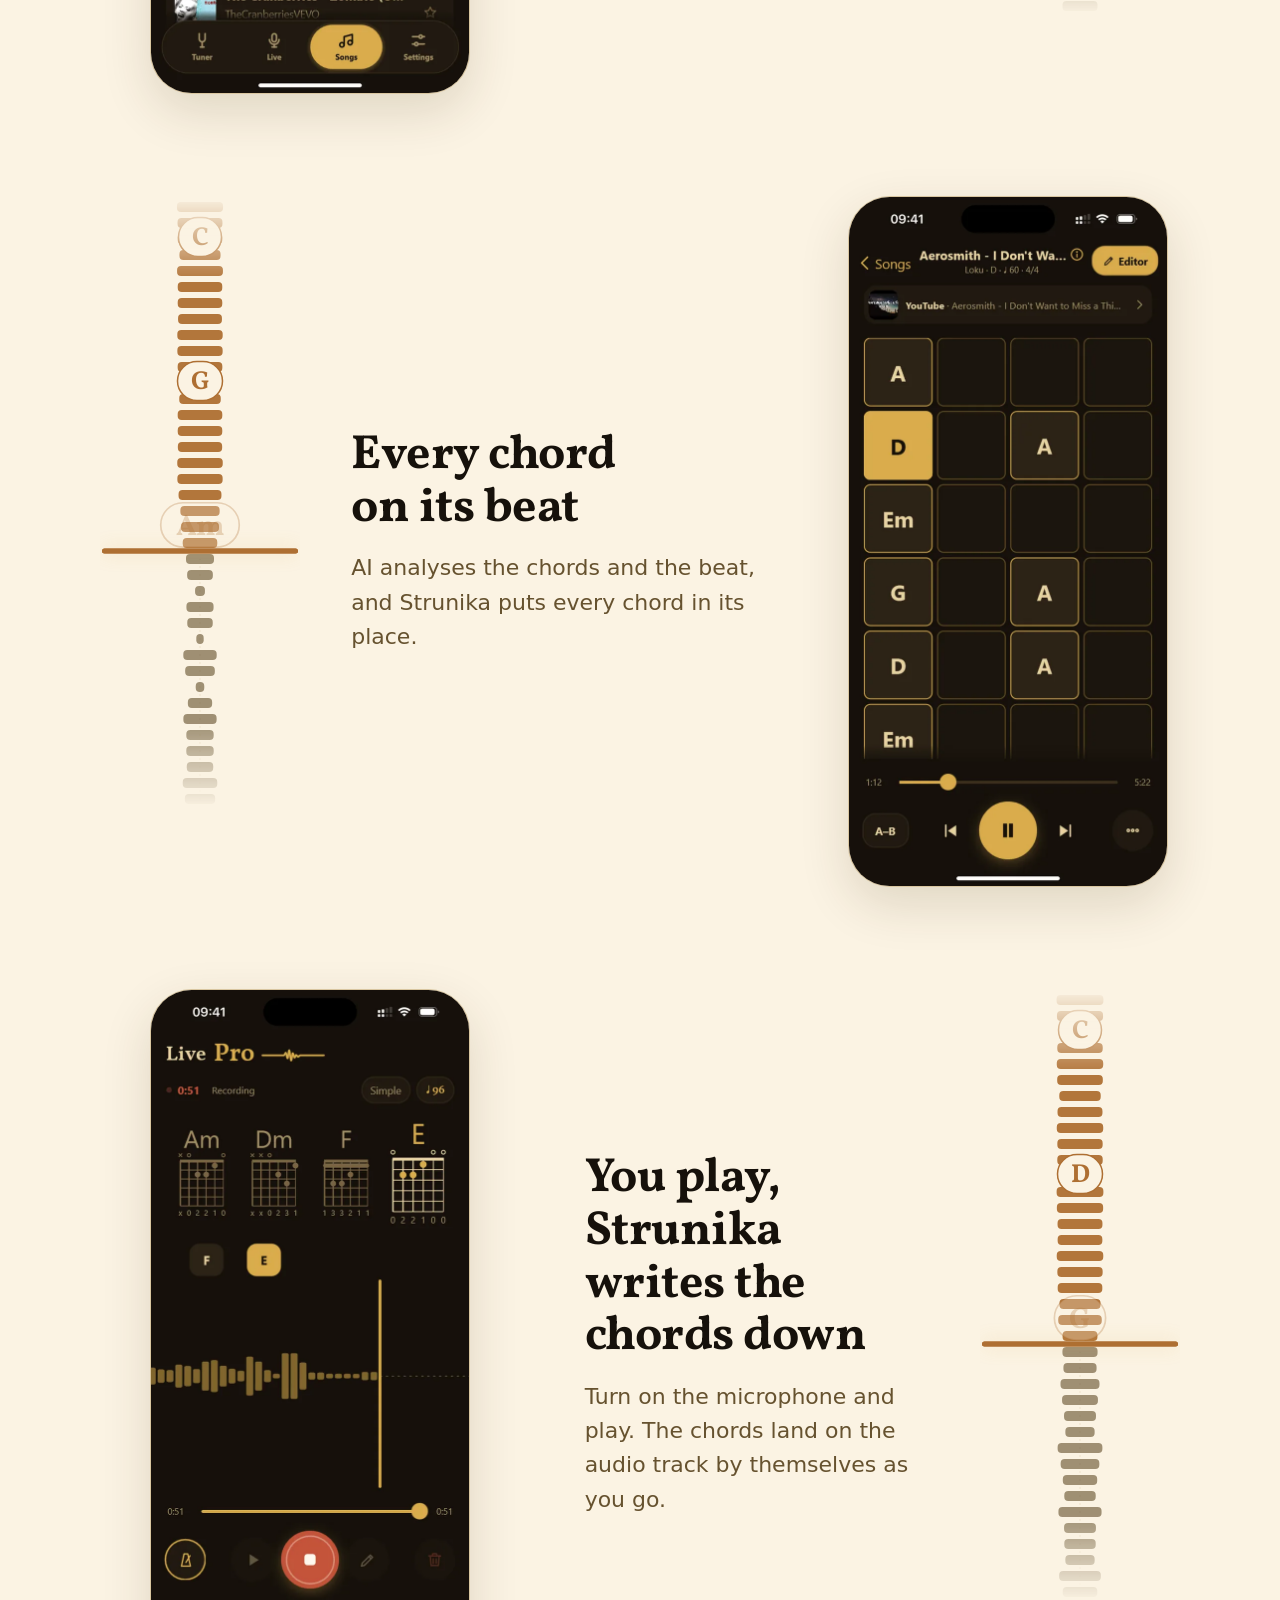
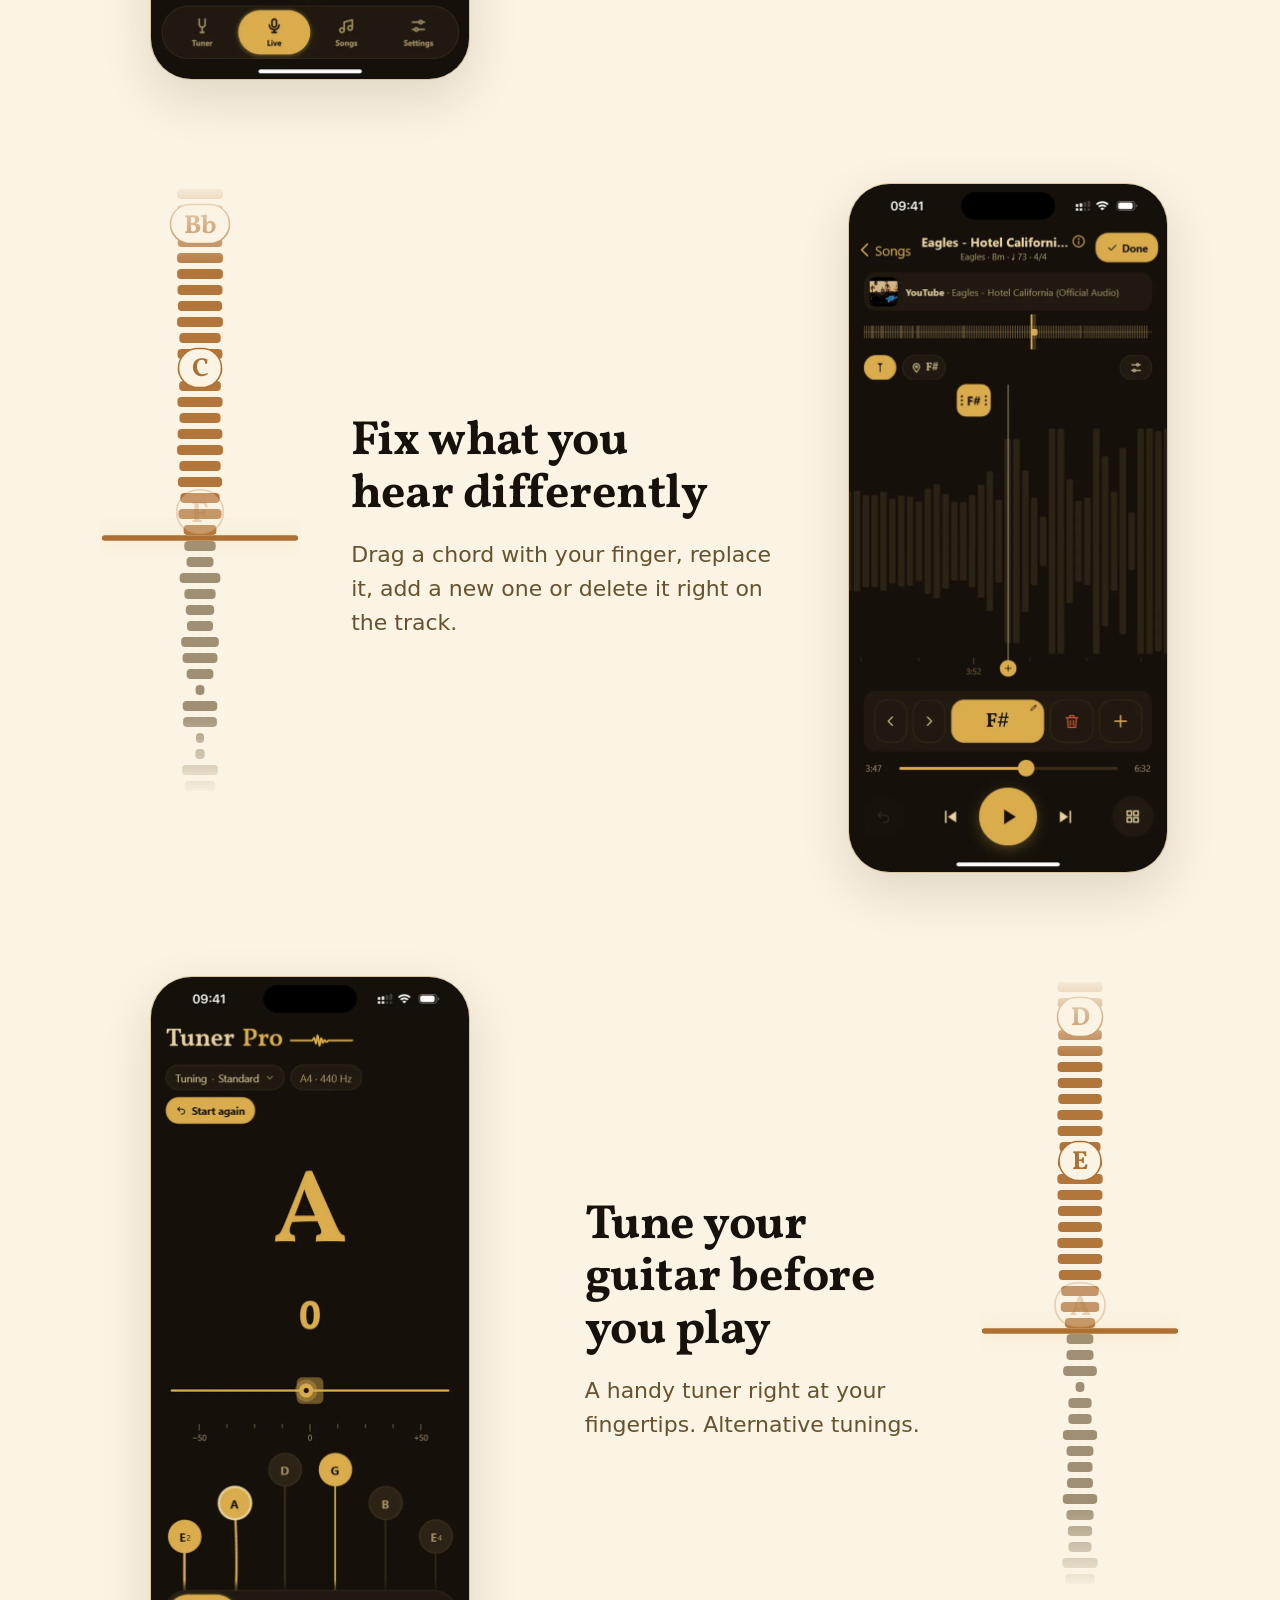
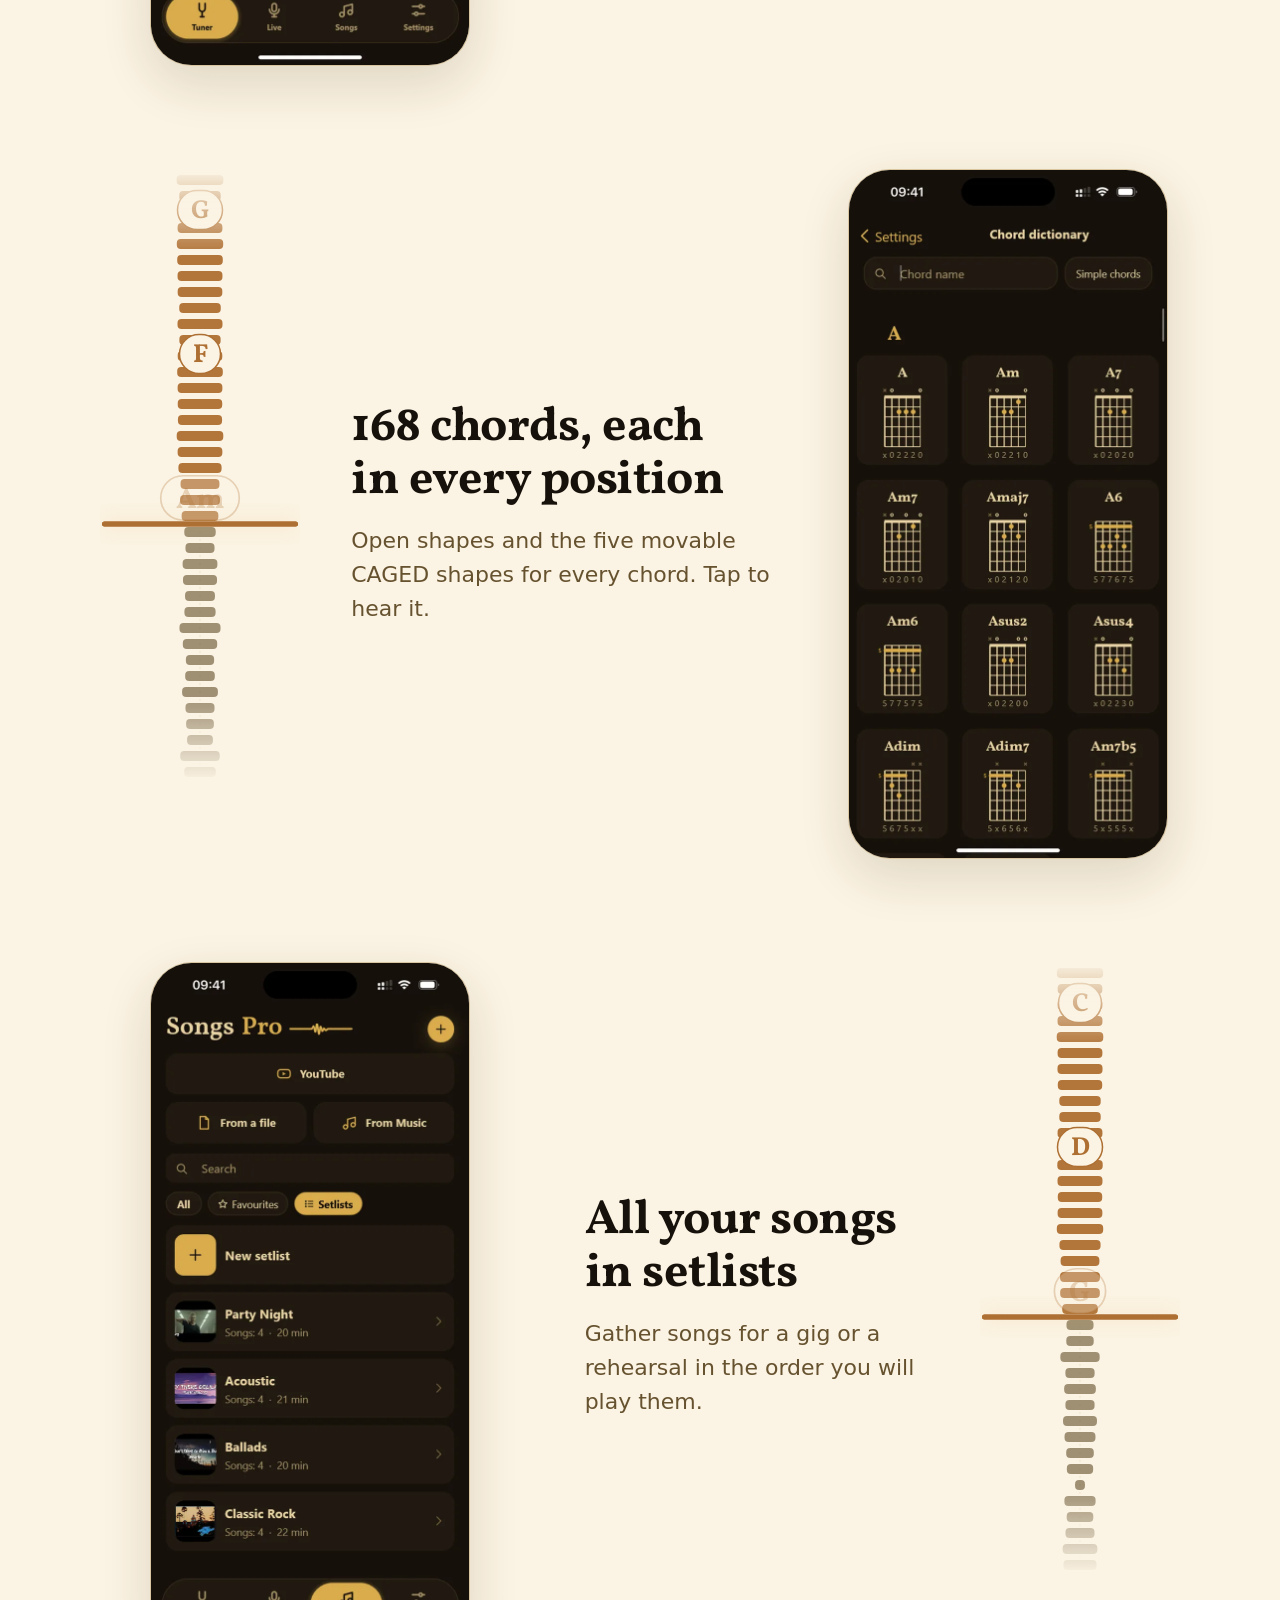
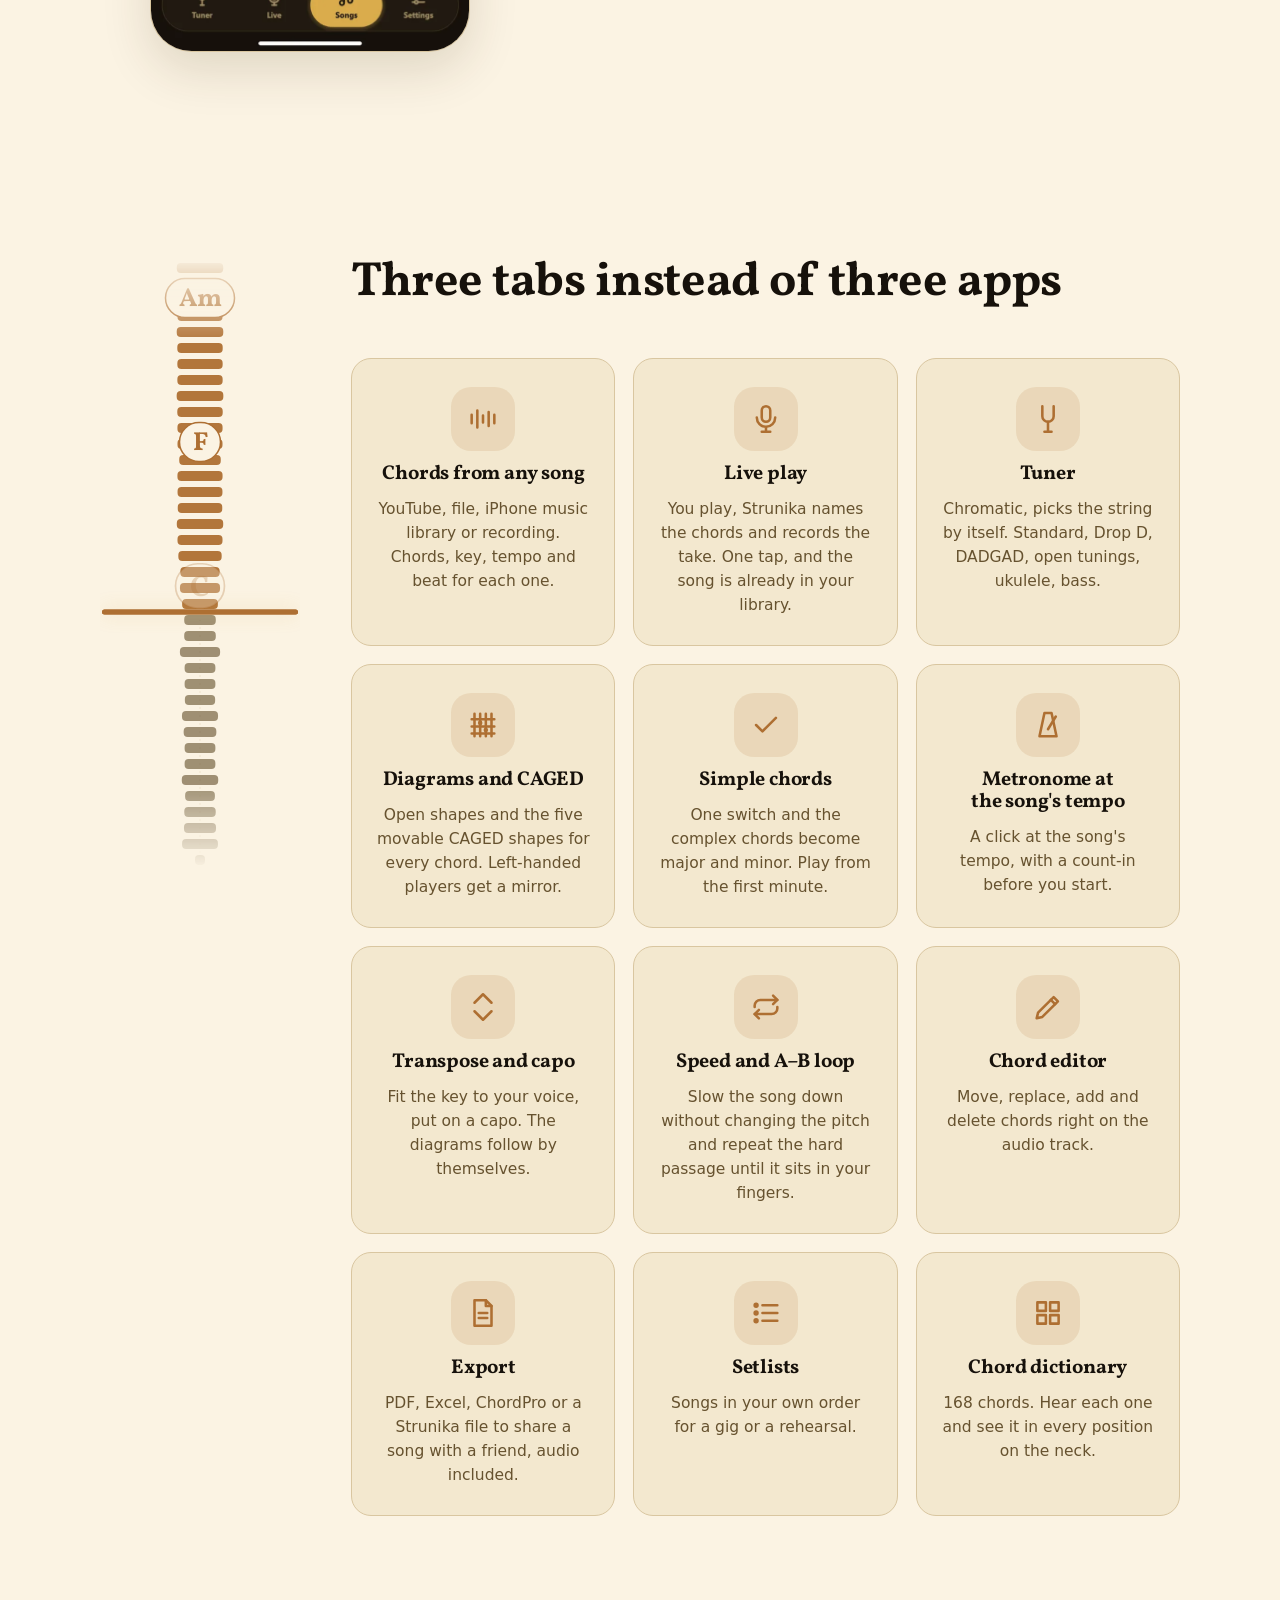
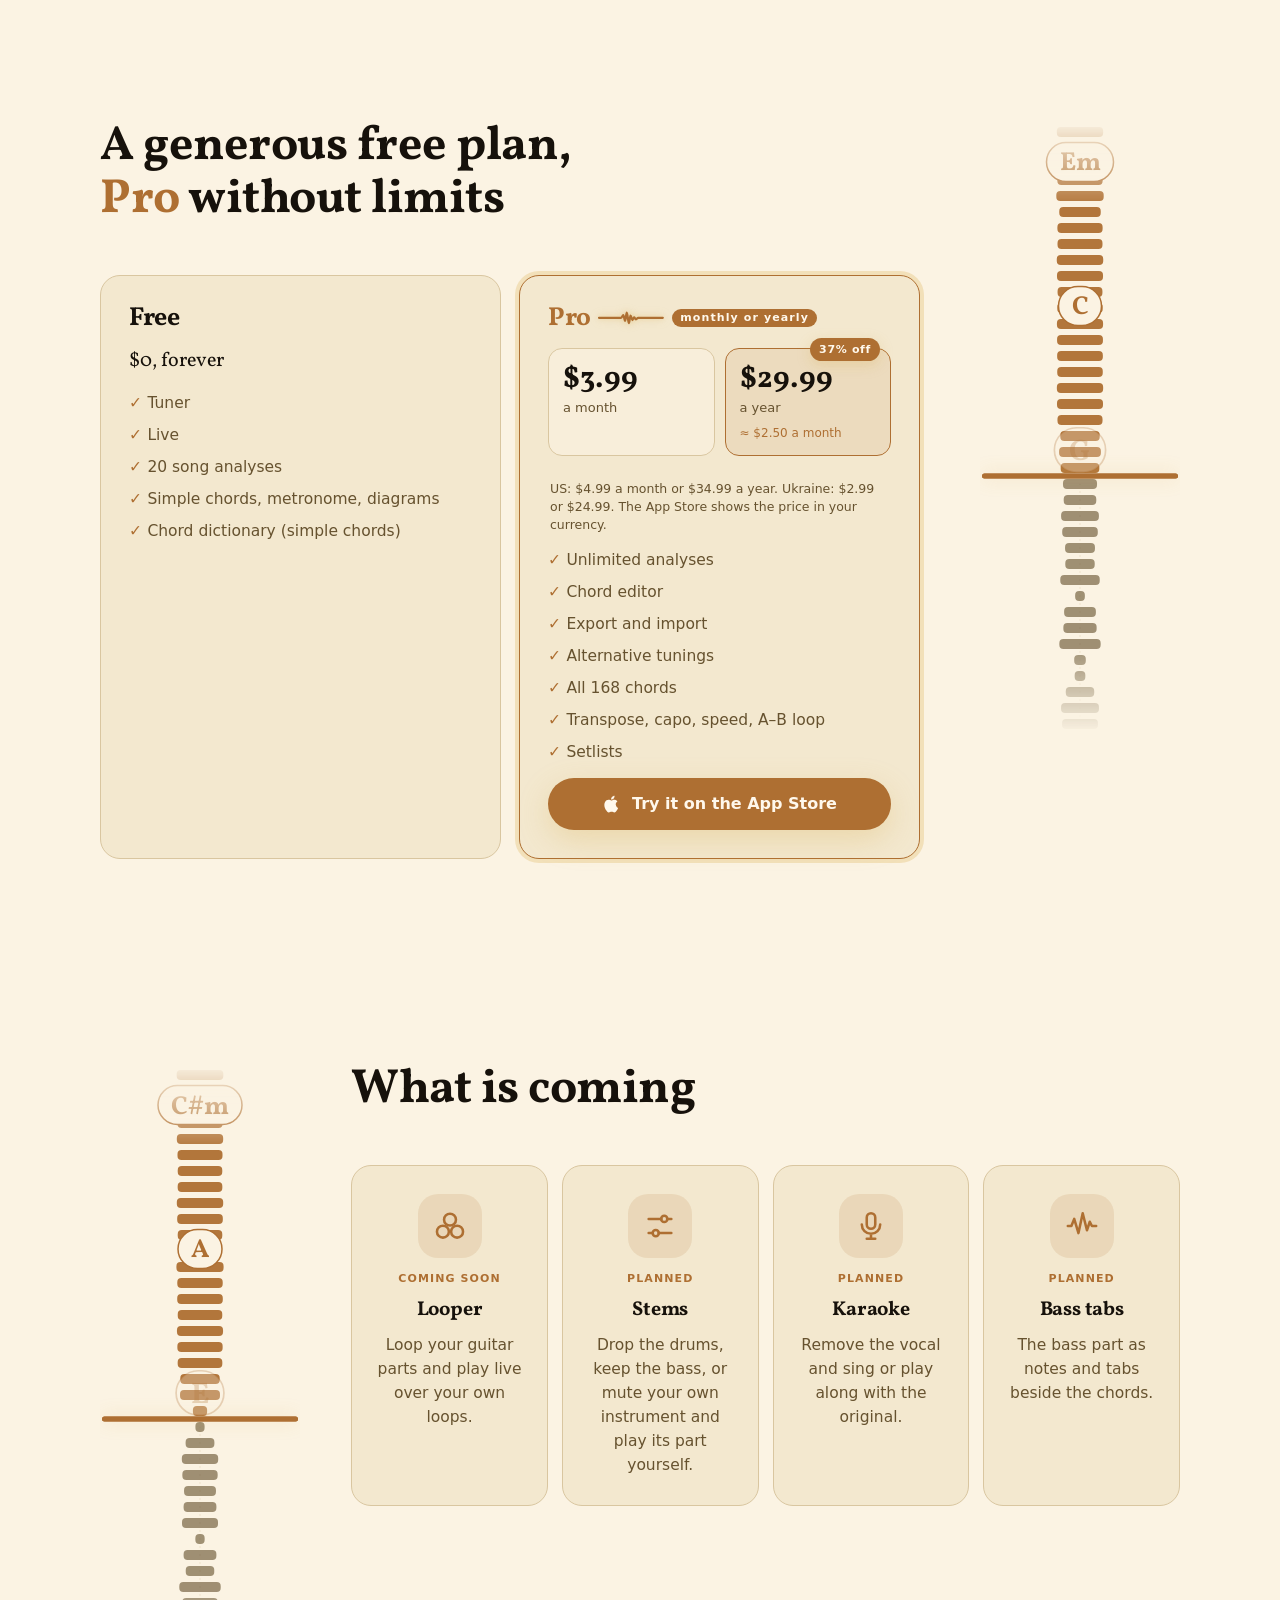
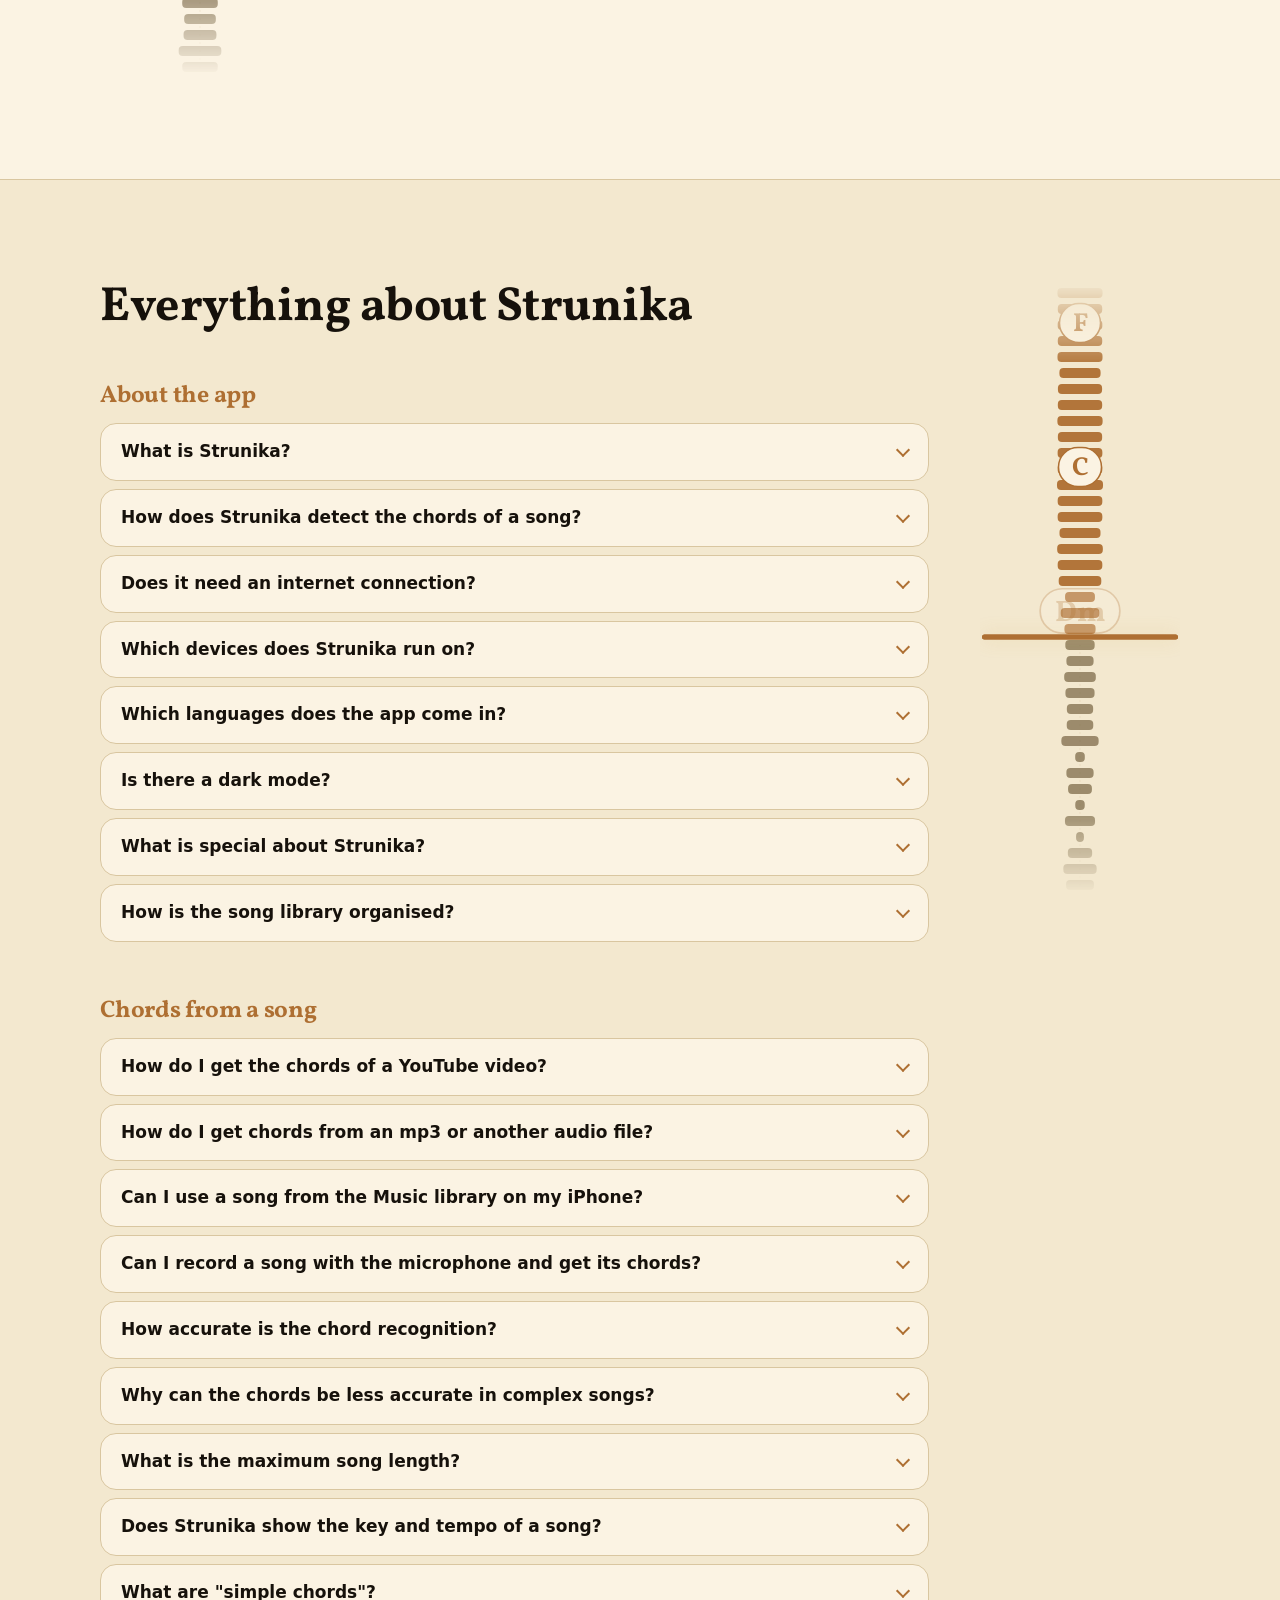
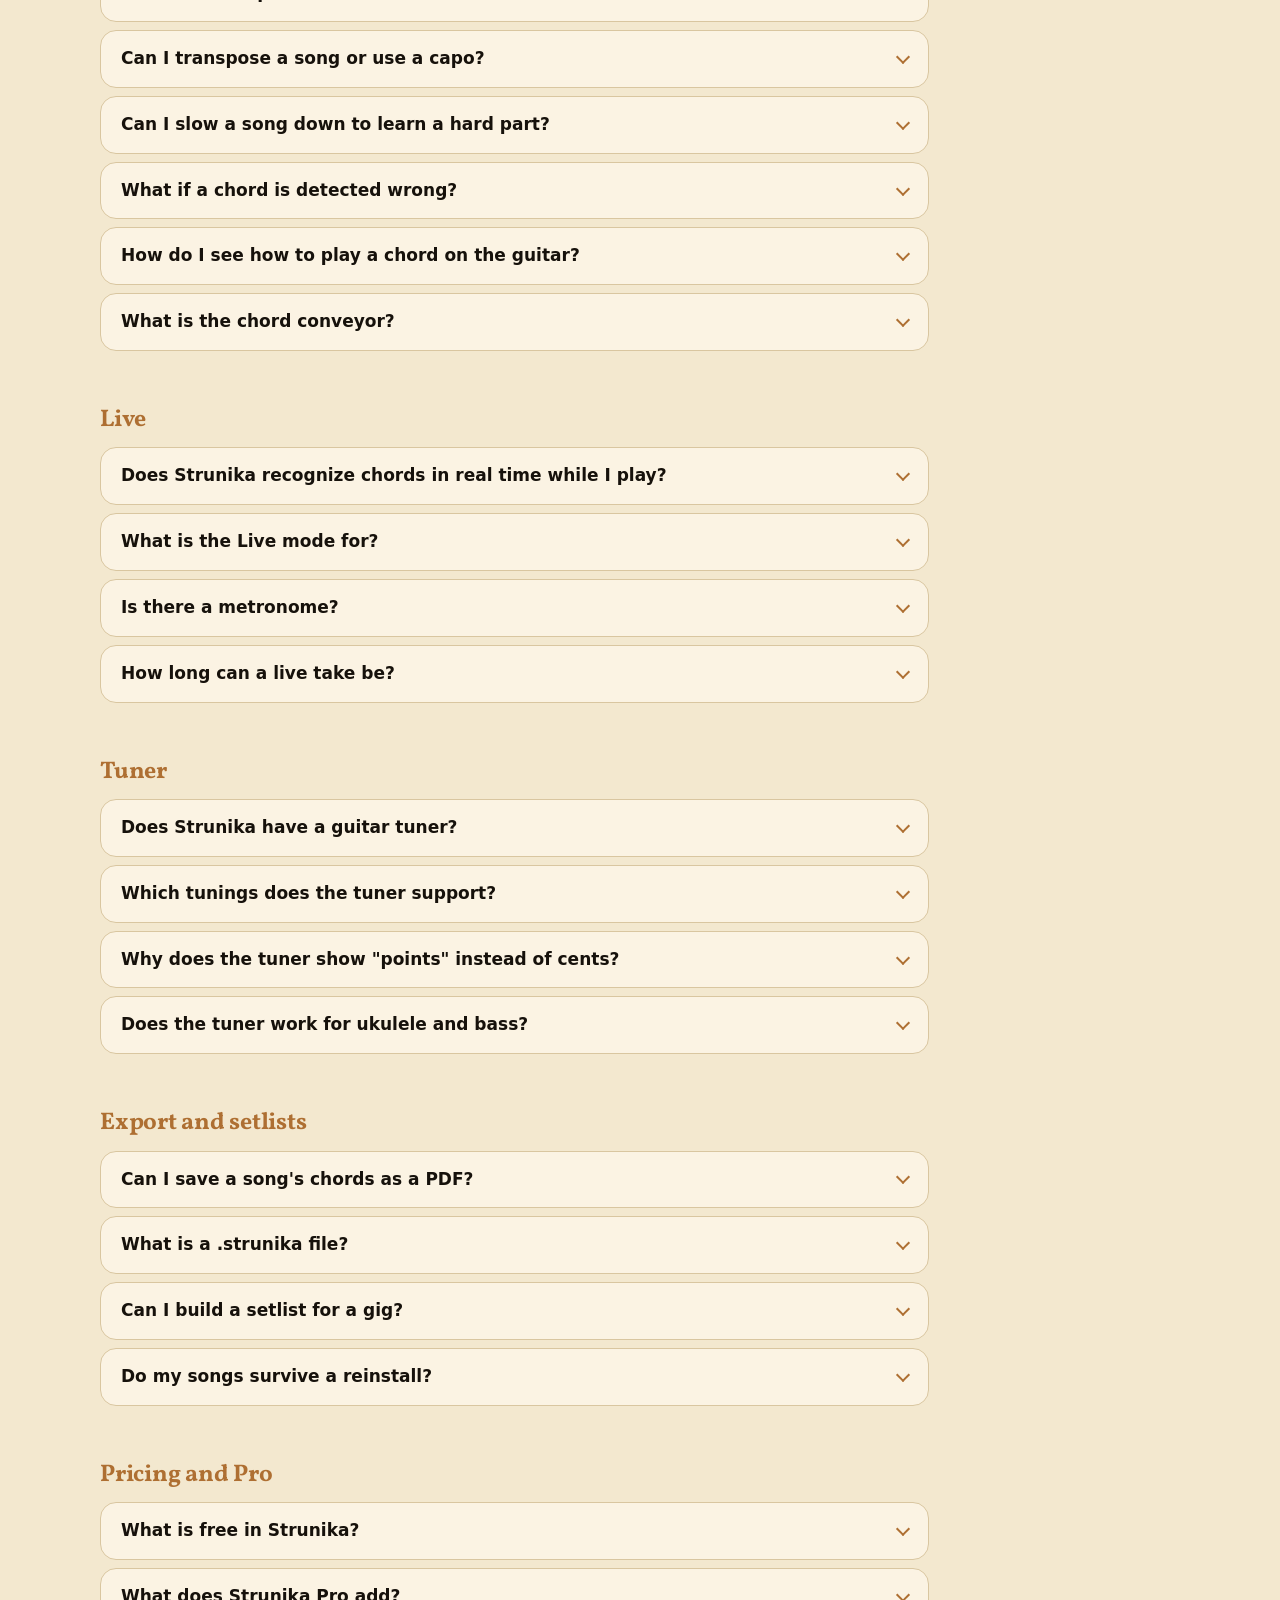
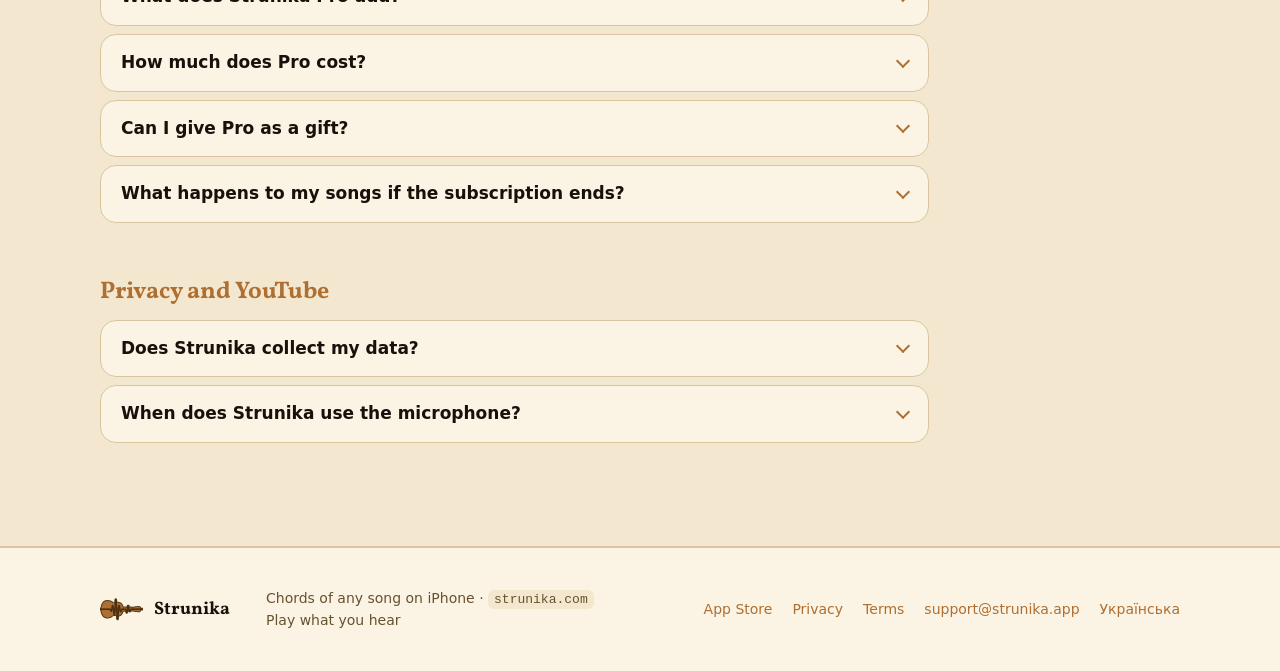
==== commit f7910c65: "Pro prices by country: $3.99 / $29.99 in most (37% off), $4.99 / $34.99 in the US, $2.99 / $24.99 in" ====
--- a/index.html
+++ b/index.html
@@ -368,7 +368,7 @@
    "name": "How much does Pro cost?",
    "acceptedAnswer": {
     "@type": "Answer",
-    "text": "$2.99 a month or $24.99 a year, so the yearly subscription is 30% cheaper. The exact price in your currency is shown by the App Store inside the app. There is no free trial, but the free version has no time limit. The subscription renews automatically and can be cancelled any time."
+    "text": "$3.99 a month or $29.99 a year in most countries (the yearly subscription is 37% cheaper); $4.99 or $34.99 in the US, $2.99 or $24.99 in Ukraine. The exact price in your currency is shown by the App Store inside the app. There is no free trial, but the free version has no time limit. The subscription renews automatically and can be cancelled any time."
    }
   },
   {
@@ -604,9 +604,10 @@
       <article class="plan hi rv">
         <h3><span class="pro-name">Pro<svg class="string" viewBox="0 0 342 64" aria-hidden="true" fill="none" stroke="currentColor" stroke-width="2.2" stroke-linecap="round" stroke-linejoin="round"><path vector-effect="non-scaling-stroke" d="M0 32H118c6 0 8-14 12-14s6 30 10 30 5-44 9-44 7 56 11 56 5-40 9-40 6 24 10 24 5-14 9-14 6 10 10 10c5 0 7-8 12-8H342"/></svg></span> <span class="pro">monthly or yearly</span></h3>
         <div class="prices">
-          <div class="tier"><span class="amt">$2.99</span><span class="per">a month</span></div>
-          <div class="tier best"><span class="badge">30% off</span><span class="amt">$24.99</span><span class="per">a year</span><span class="note">≈ $2.08 a month</span></div>
-        </div>
+          <div class="tier"><span class="amt">$3.99</span><span class="per">a month</span></div>
+          <div class="tier best"><span class="badge">37% off</span><span class="amt">$29.99</span><span class="per">a year</span><span class="note">≈ $2.50 a month</span></div>
+        </div>
+        <p class="prices-where">US: $4.99 a month or $34.99 a year. Ukraine: $2.99 or $24.99. The App Store shows the price in your currency.</p>
         <ul>
           <li>Unlimited analyses</li>
           <li>Chord editor</li>
@@ -715,7 +716,7 @@
         <div class="faq">
           <details><summary>What is free in Strunika?</summary><div class="a"><p>The tuner with standard tuning, the Live tab with chord recognition, 20 song analyses for the lifetime of the install, simple chords, the metronome, diagrams, the chord dictionary. Analysed songs stay open forever.</p></div></details>
           <details><summary>What does Strunika Pro add?</summary><div class="a"><p>Unlimited analyses, the chord editor, export to PDF, Excel, ChordPro and .strunika with import, alternative tunings, the full vocabulary of 168 chords, transpose and capo, playback speed, the A–B loop, setlists and the A4 reference setting.</p></div></details>
-          <details><summary>How much does Pro cost?</summary><div class="a"><p>$2.99 a month or $24.99 a year, so the yearly subscription is 30% cheaper. The exact price in your currency is shown by the App Store inside the app. There is no free trial, but the free version has no time limit. The subscription renews automatically and can be cancelled any time.</p></div></details>
+          <details><summary>How much does Pro cost?</summary><div class="a"><p>$3.99 a month or $29.99 a year in most countries (the yearly subscription is 37% cheaper); $4.99 or $34.99 in the US, $2.99 or $24.99 in Ukraine. The exact price in your currency is shown by the App Store inside the app. There is no free trial, but the free version has no time limit. The subscription renews automatically and can be cancelled any time.</p></div></details>
           <details><summary>Can I give Pro as a gift?</summary><div class="a"><p>Yes, through App Store offer codes: the app has a "Promo code" button. Purchases are restored on a new device with "Restore purchases".</p></div></details>
           <details><summary>What happens to my songs if the subscription ends?</summary><div class="a"><p>Nothing disappears: every song, chord and setlist stays. Only the Pro tools close, and the Pro settings go back to their defaults.</p></div></details>
         </div>
--- a/assets/style.css
+++ b/assets/style.css
@@ -365,6 +365,7 @@
 .tier .amt { font-family: var(--display); font-size: clamp(21px, 6.2vw, 30px); font-weight: 700; line-height: 1.1; color: var(--text); white-space: nowrap; }
 .tier .per { font-size: 13px; color: var(--text2); }
 .tier .note { font-size: 12px; color: var(--accent); margin-top: 4px; }
+.prices-where { margin: 10px 2px 0; font-size: 12.5px; line-height: 1.45; color: var(--text2); }
 .tier .badge { position: absolute; top: -11px; right: 10px; font-size: 11px; font-weight: 700; letter-spacing: .06em; padding: 3px 9px; border-radius: 999px; background: var(--fill); color: var(--on-fill); box-shadow: 0 4px 14px var(--glow); white-space: nowrap; }
 @media (max-width: 440px) { .prices { grid-template-columns: 1fr; } } /* phones: the two prices one under the other, each with room to breathe */
 .plan .price .pro { vertical-align: middle; margin-left: 6px; white-space: nowrap; }
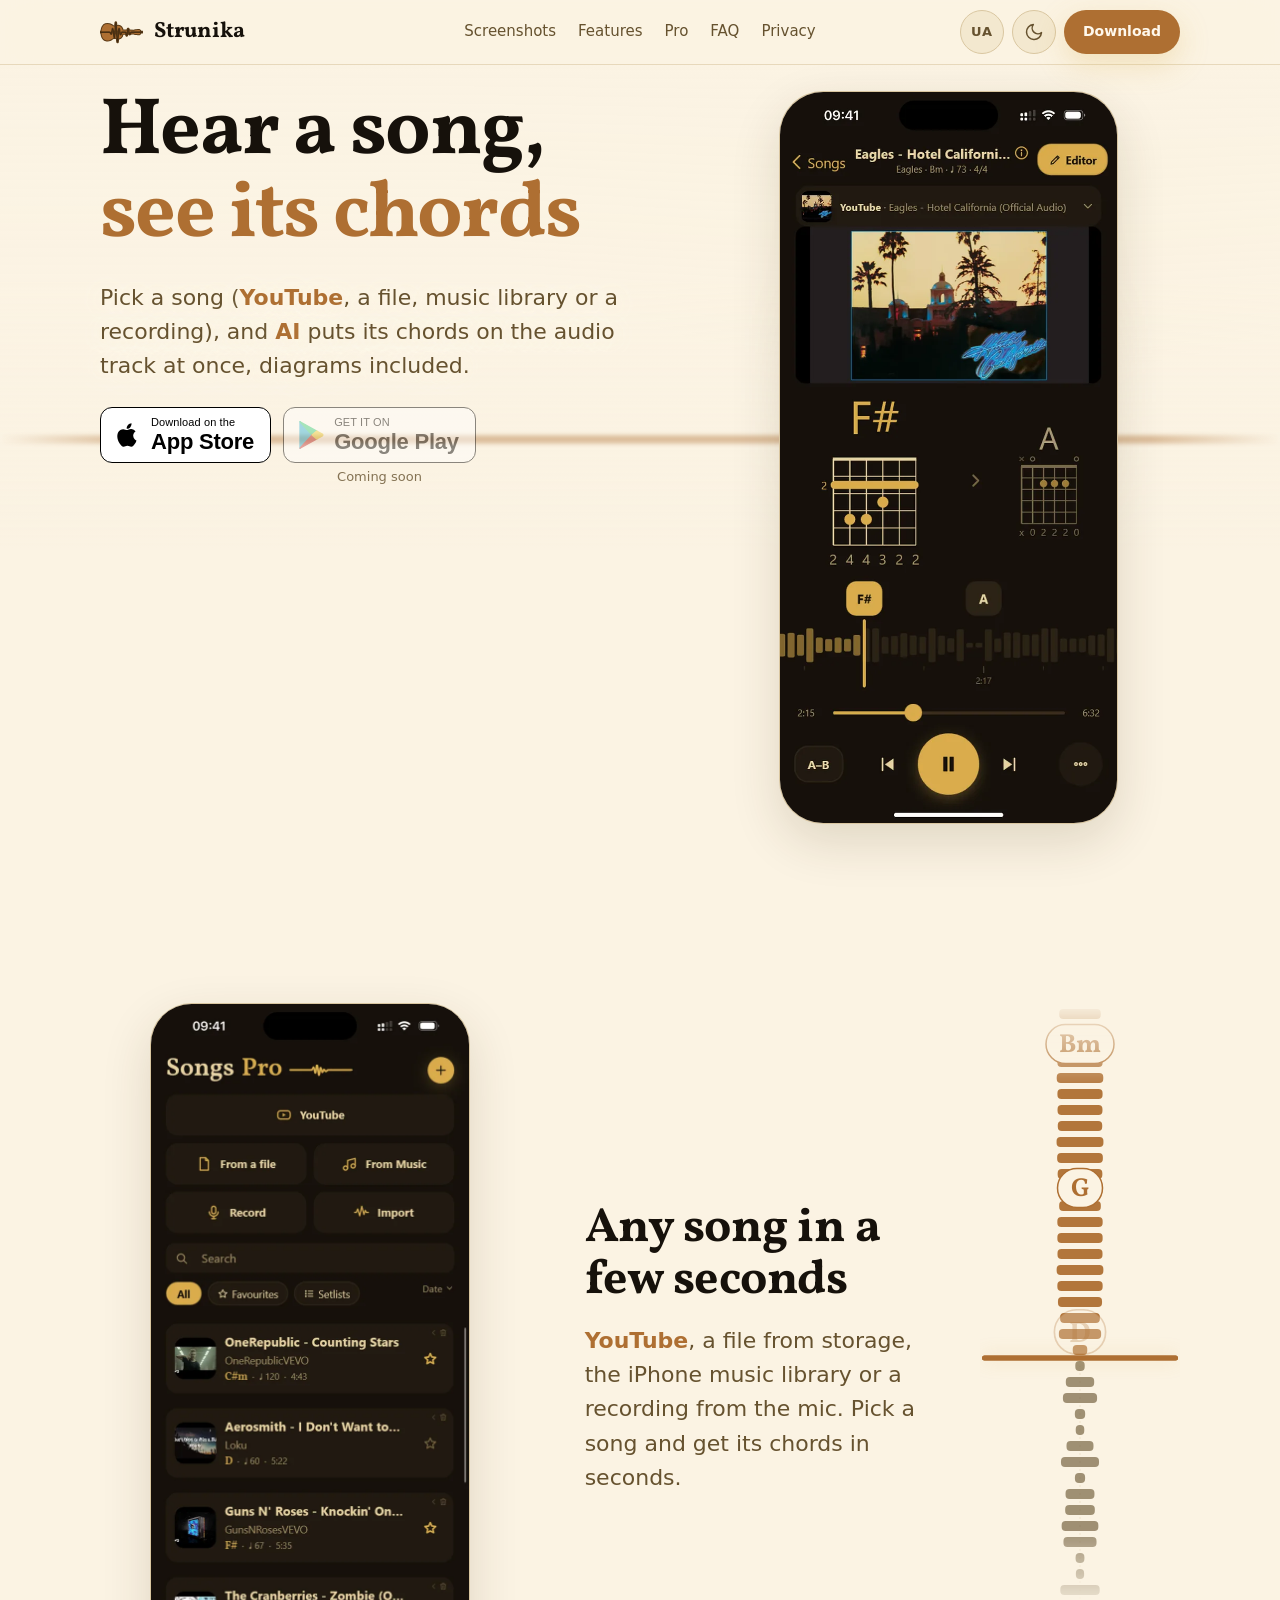
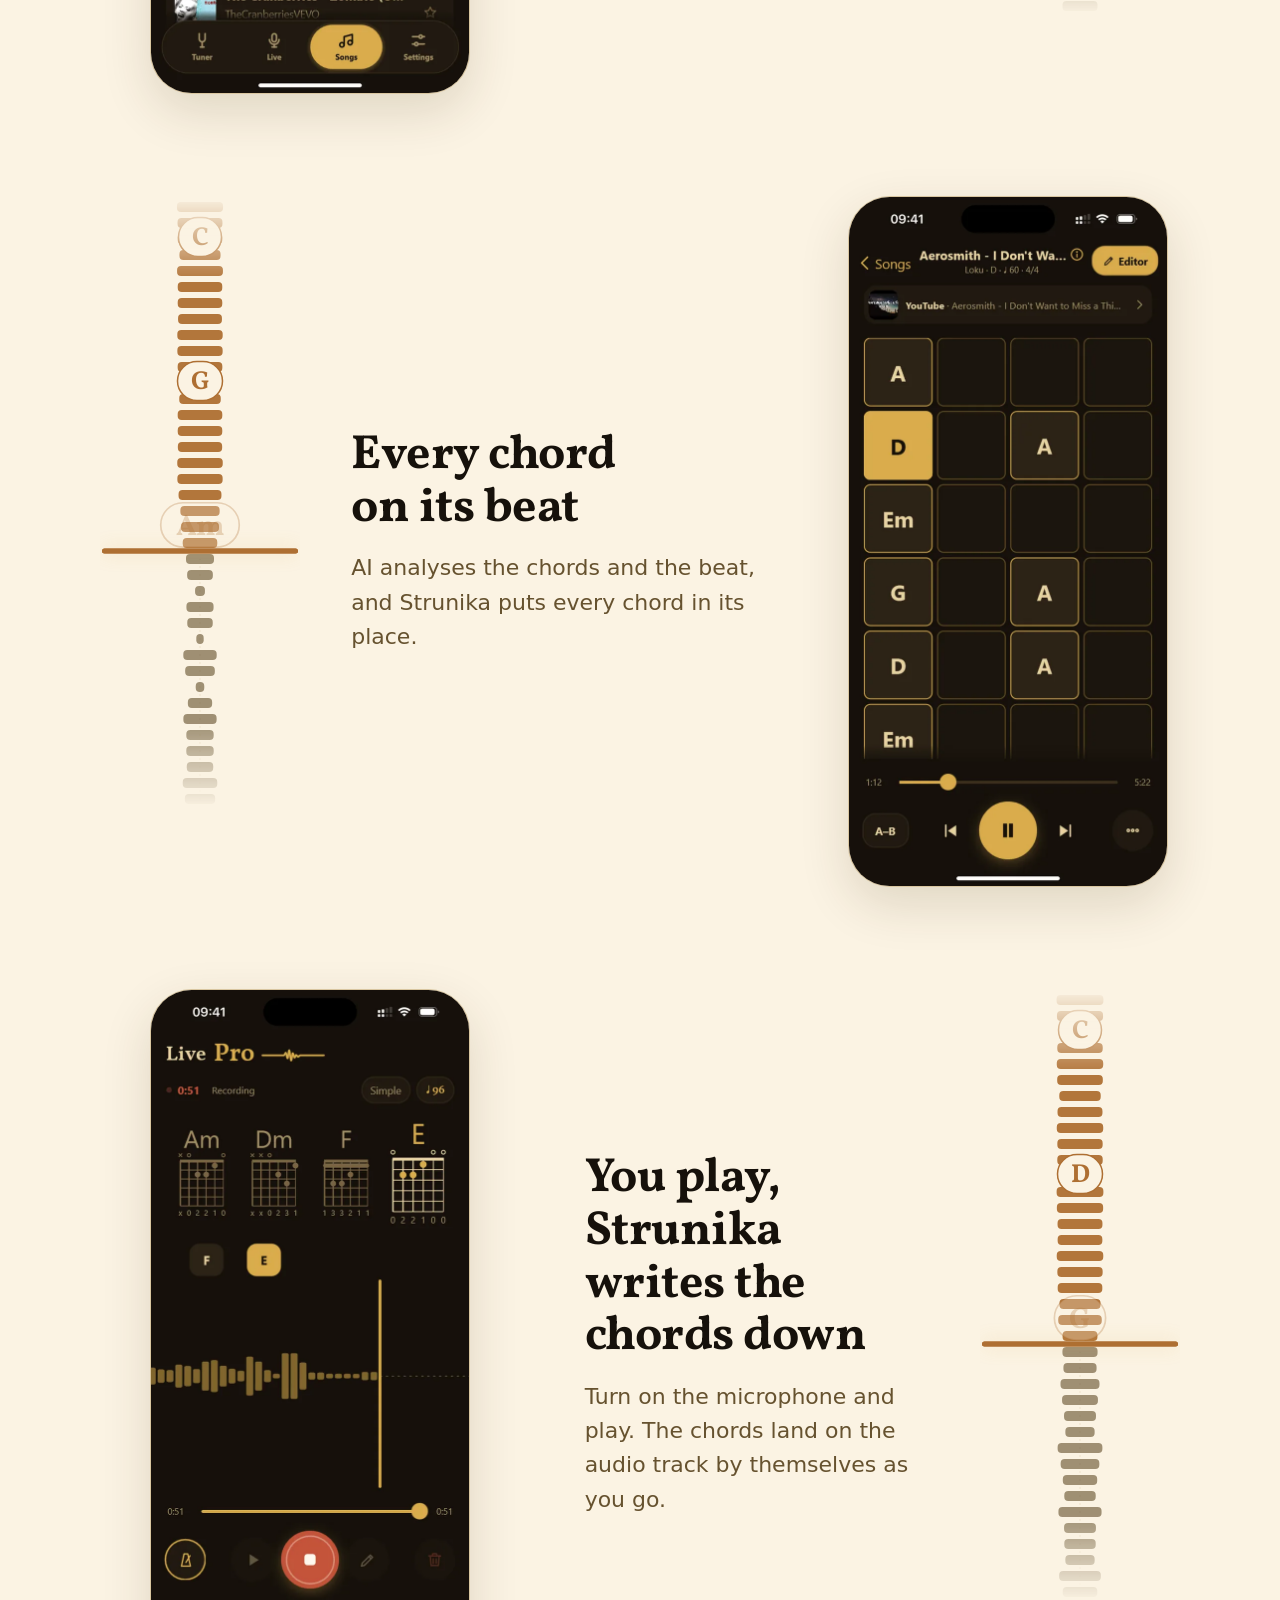
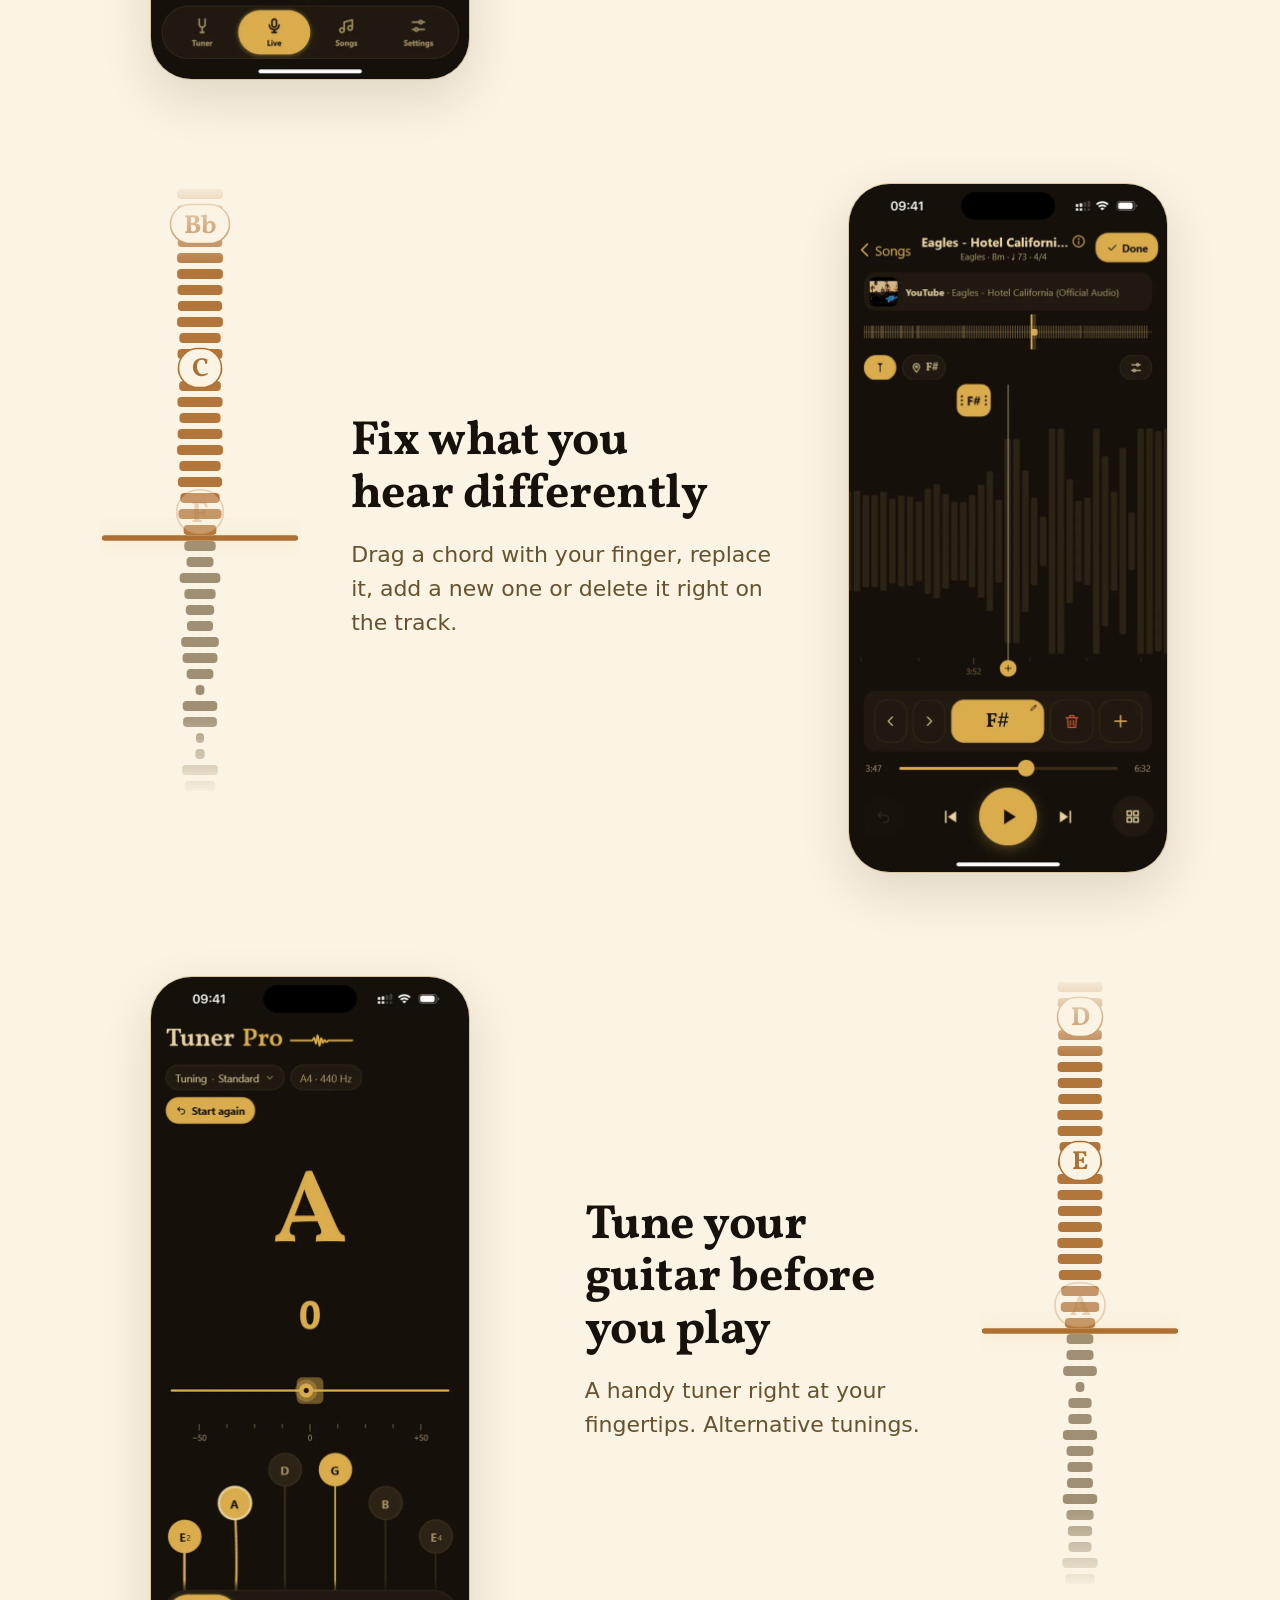
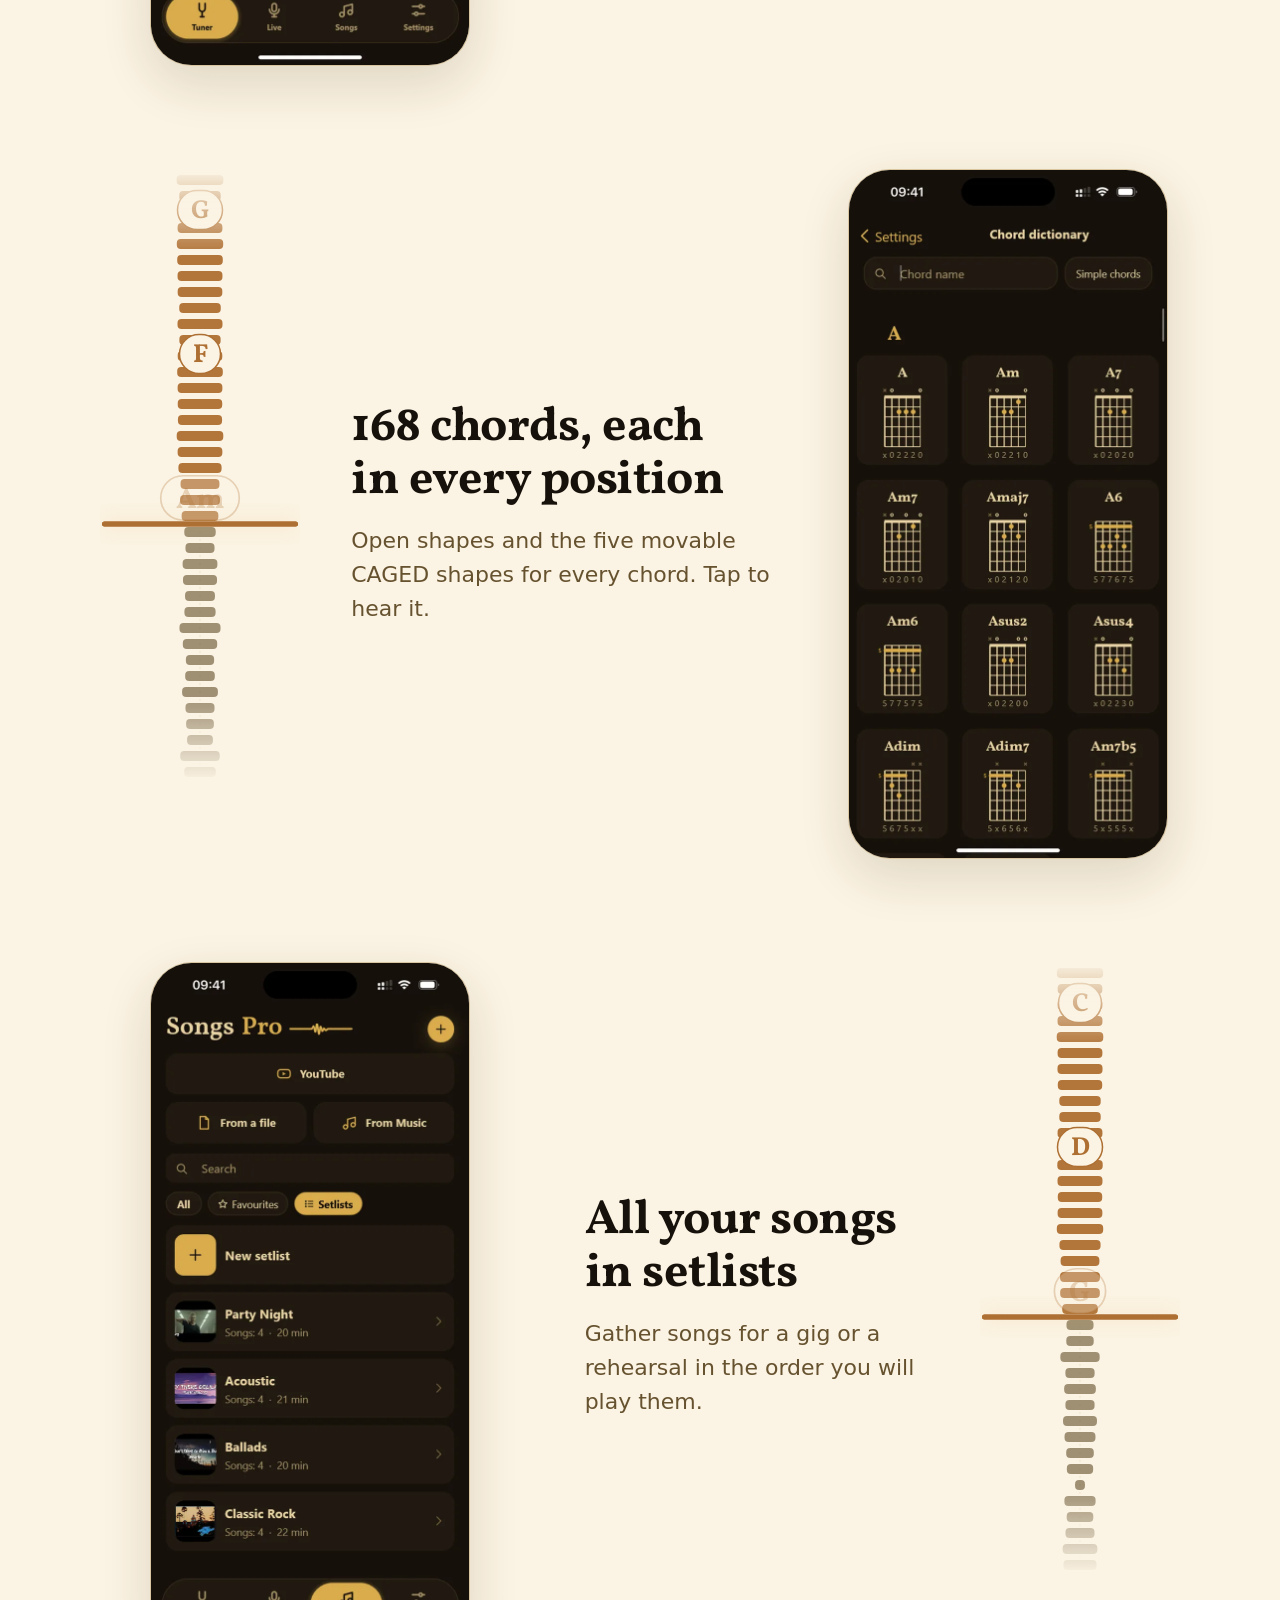
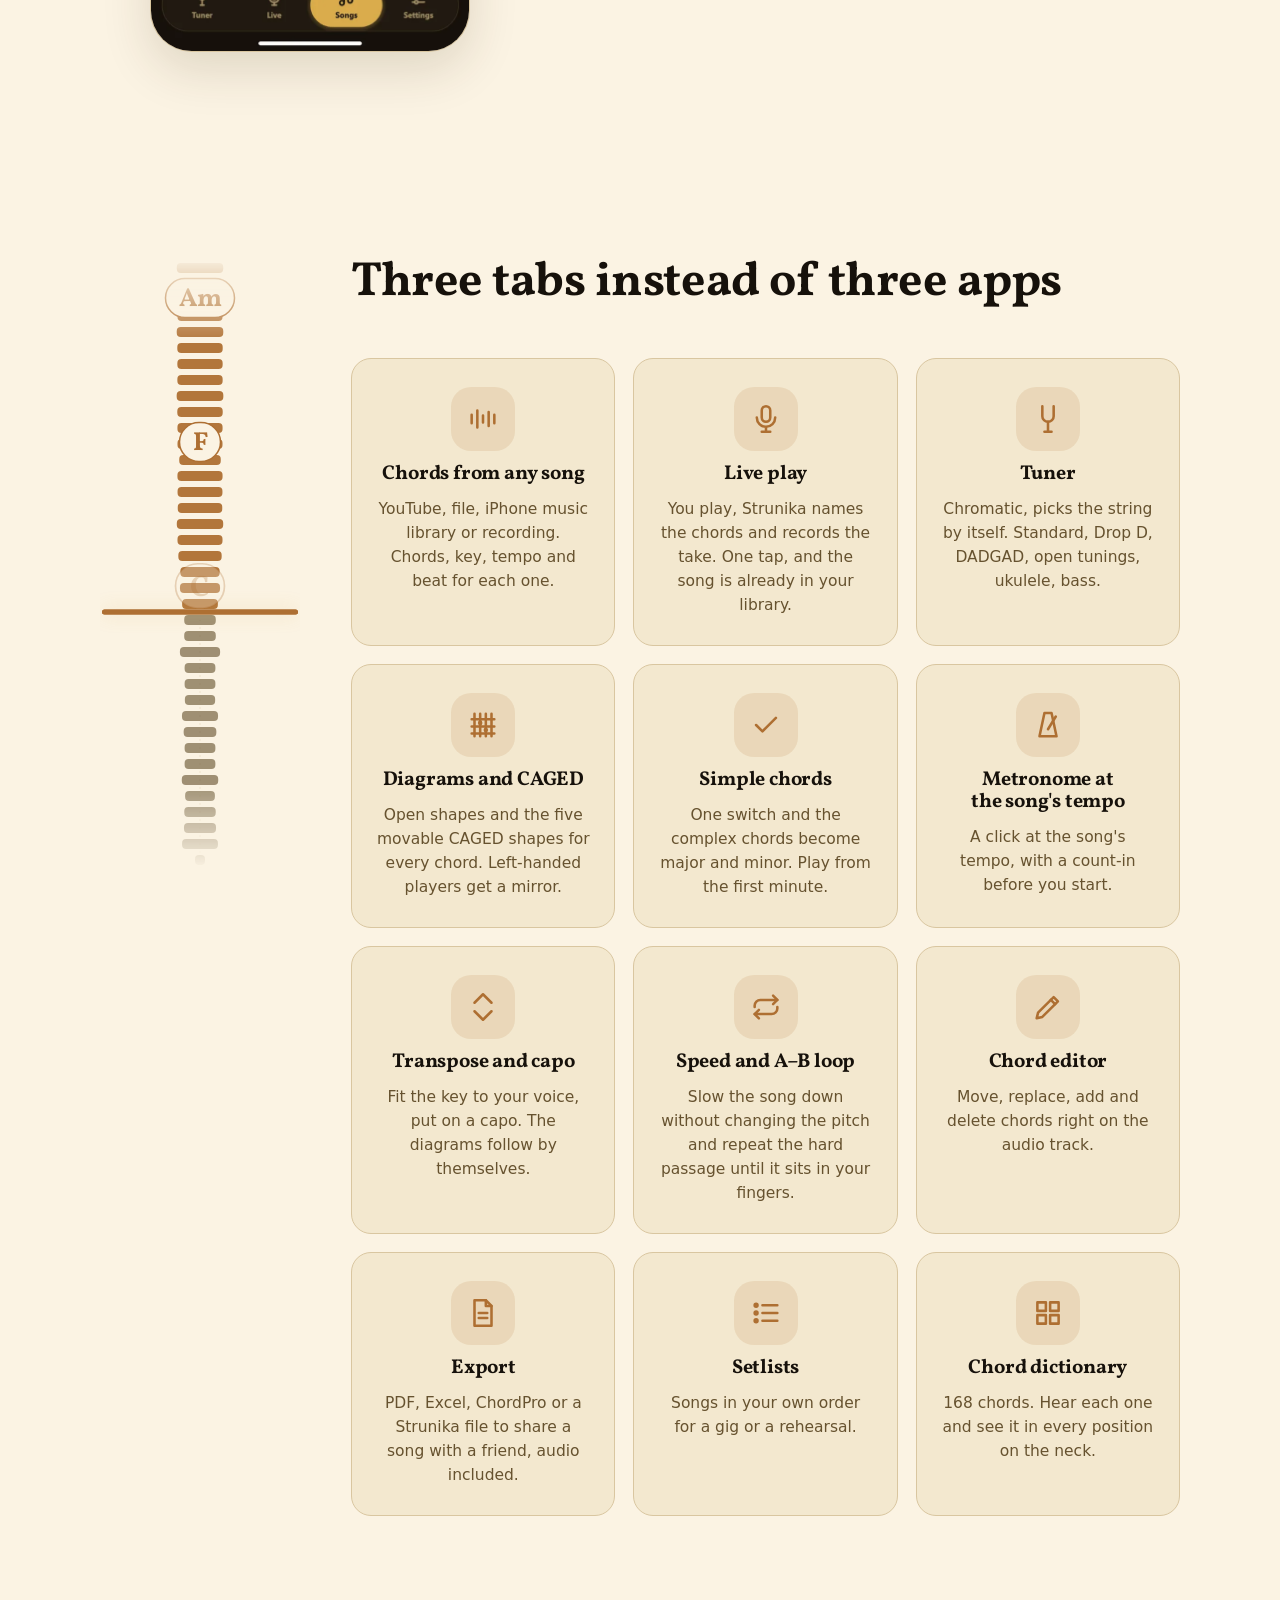
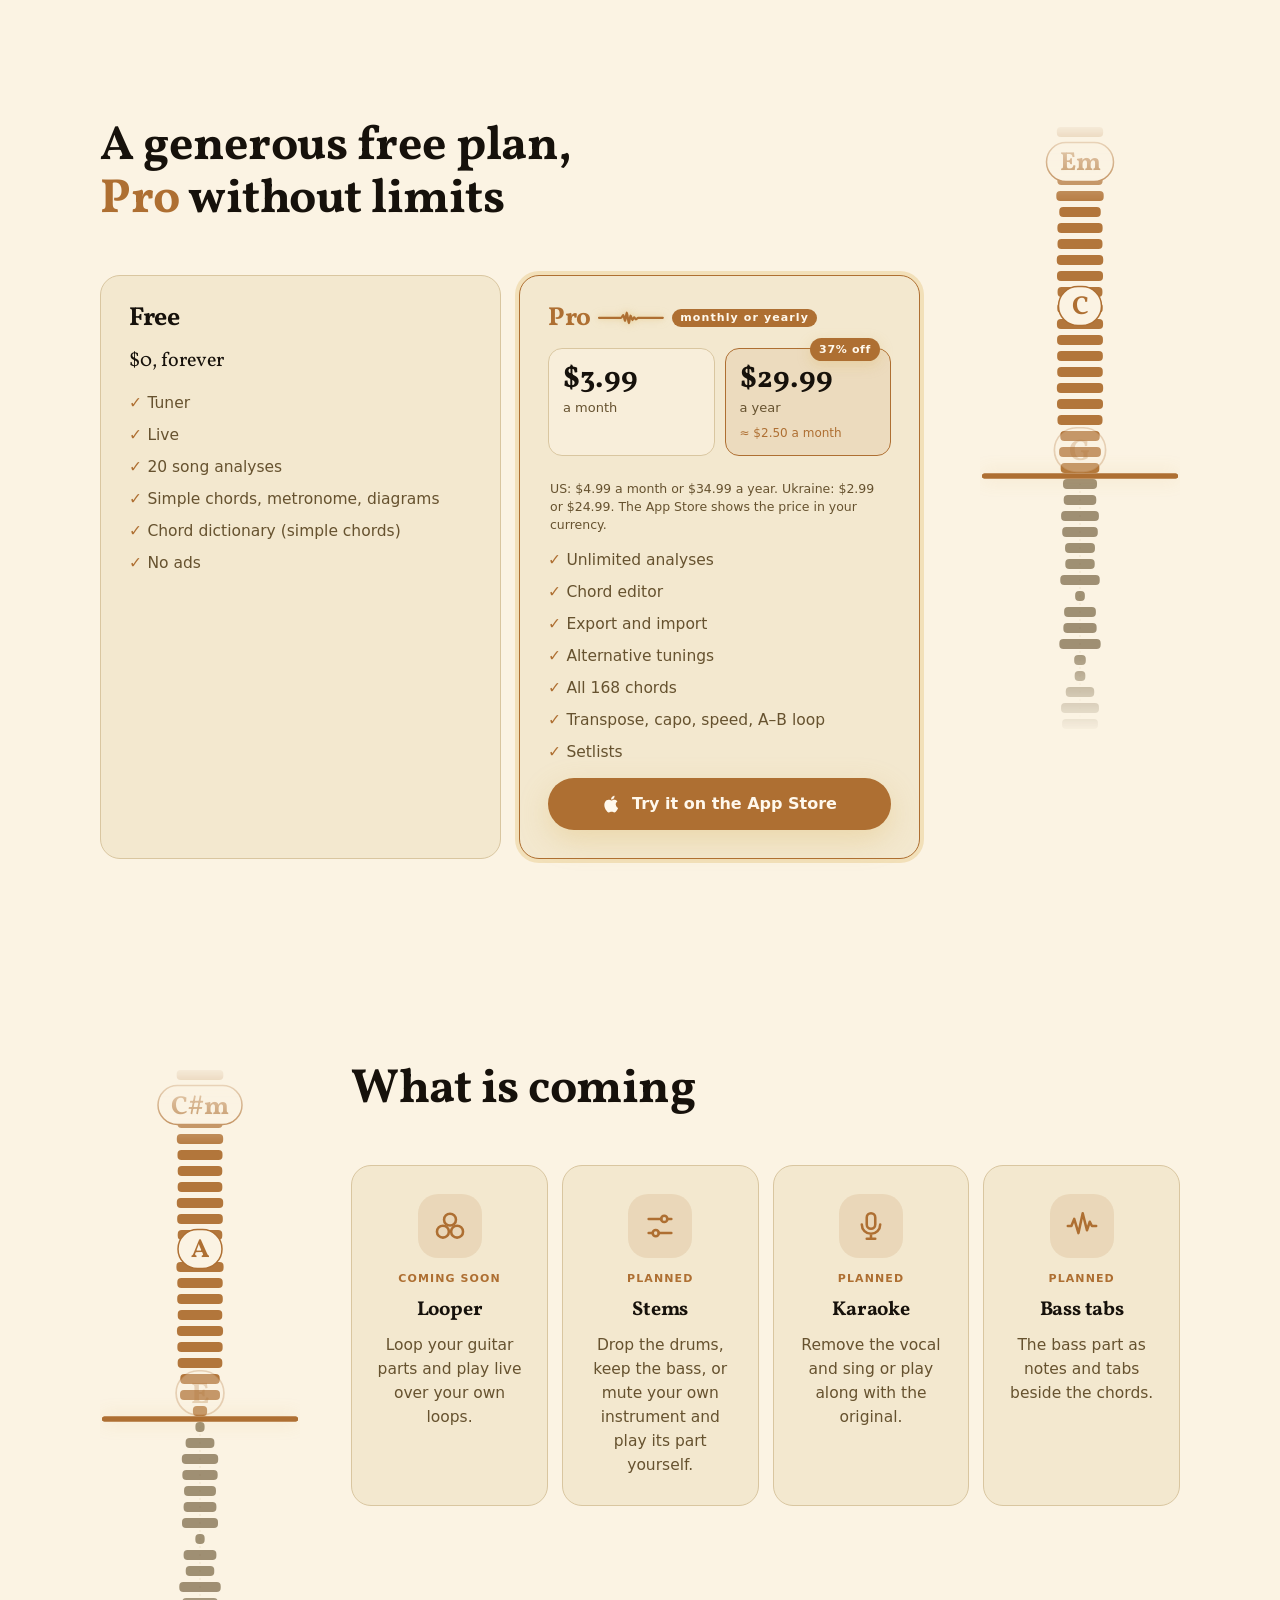
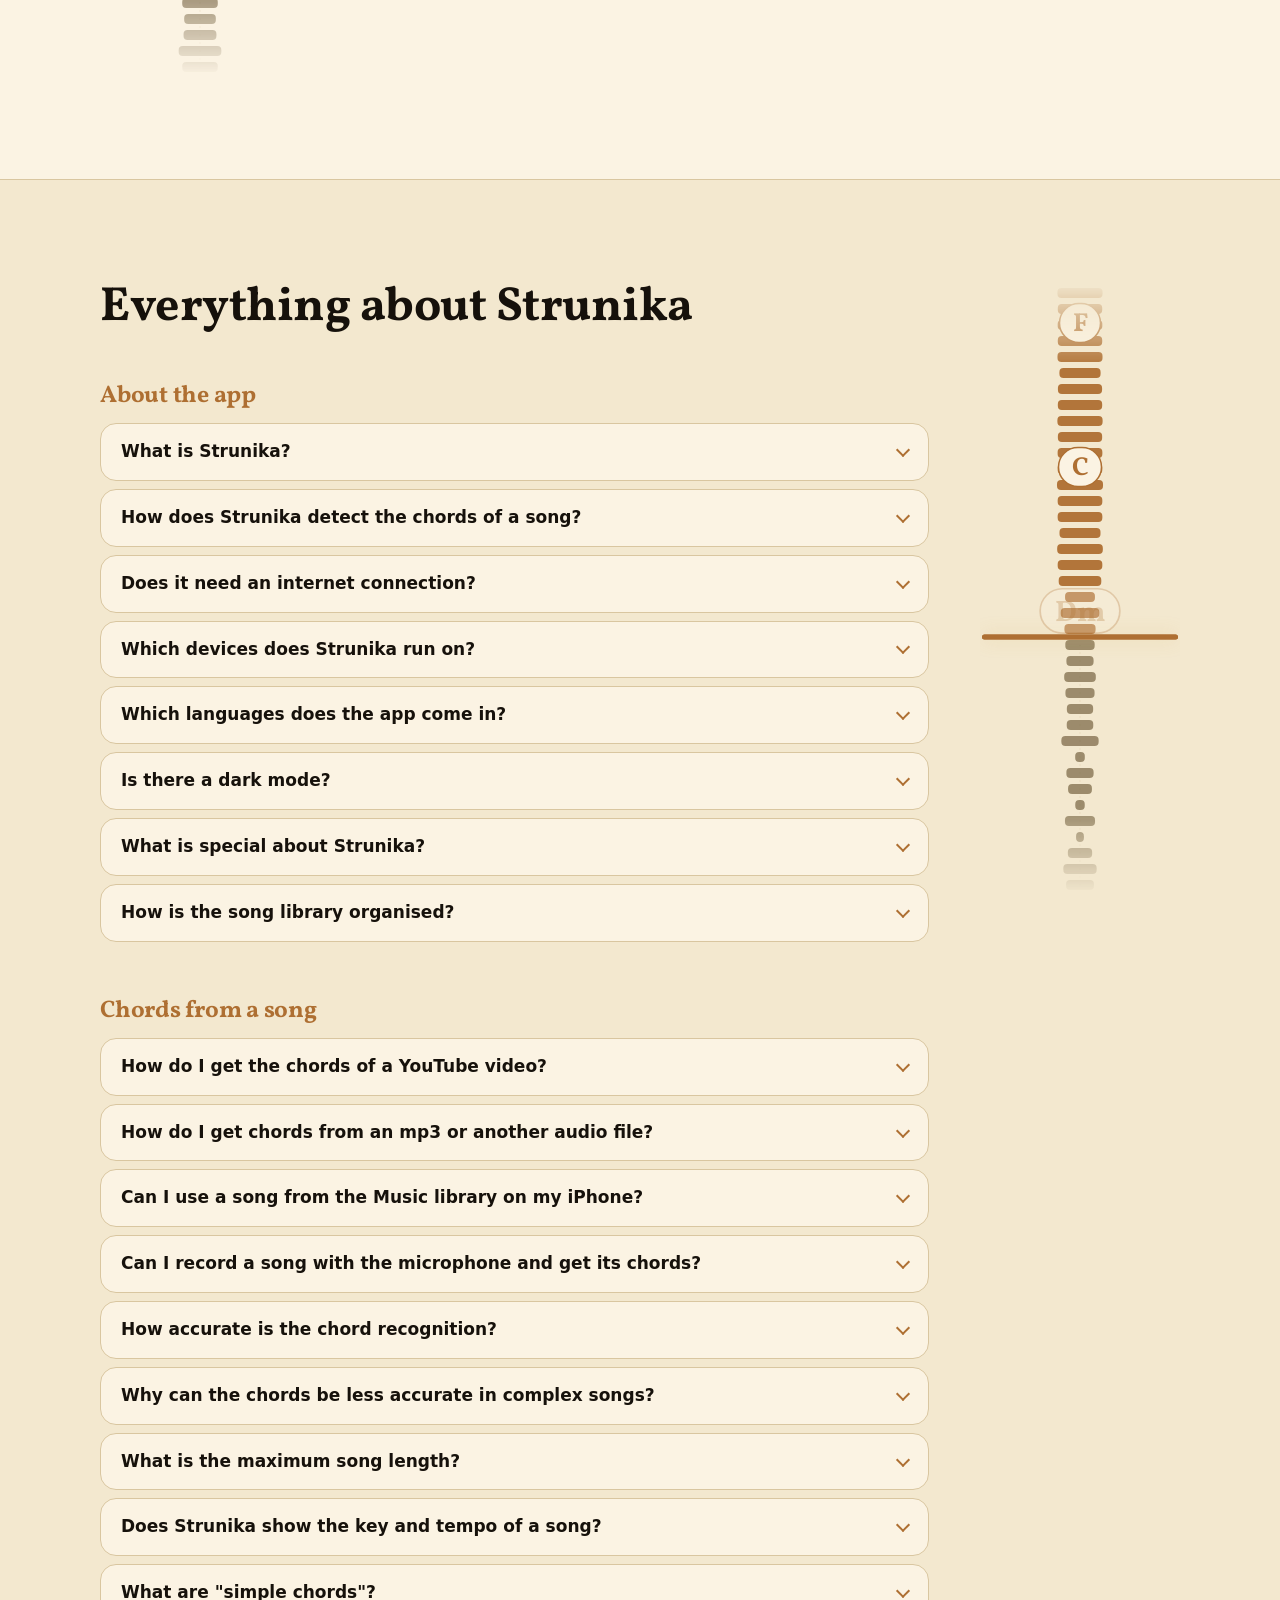
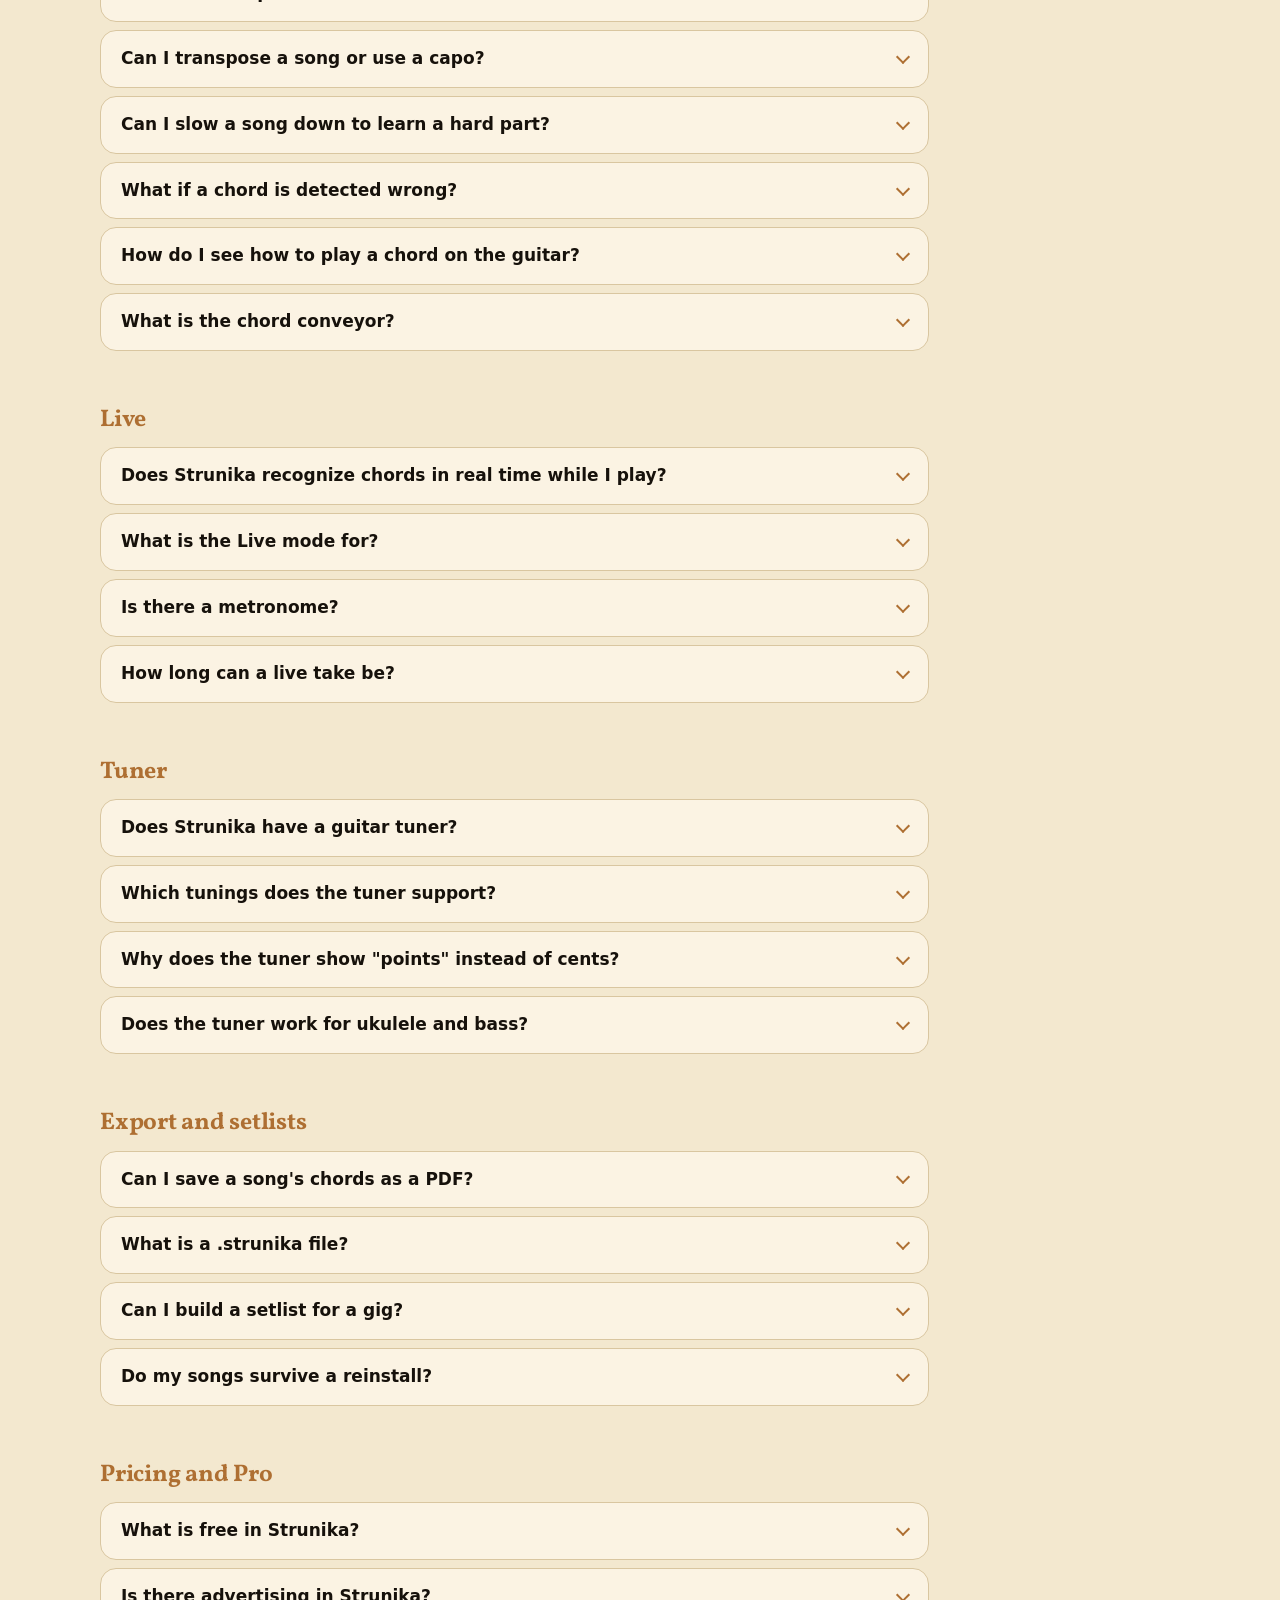
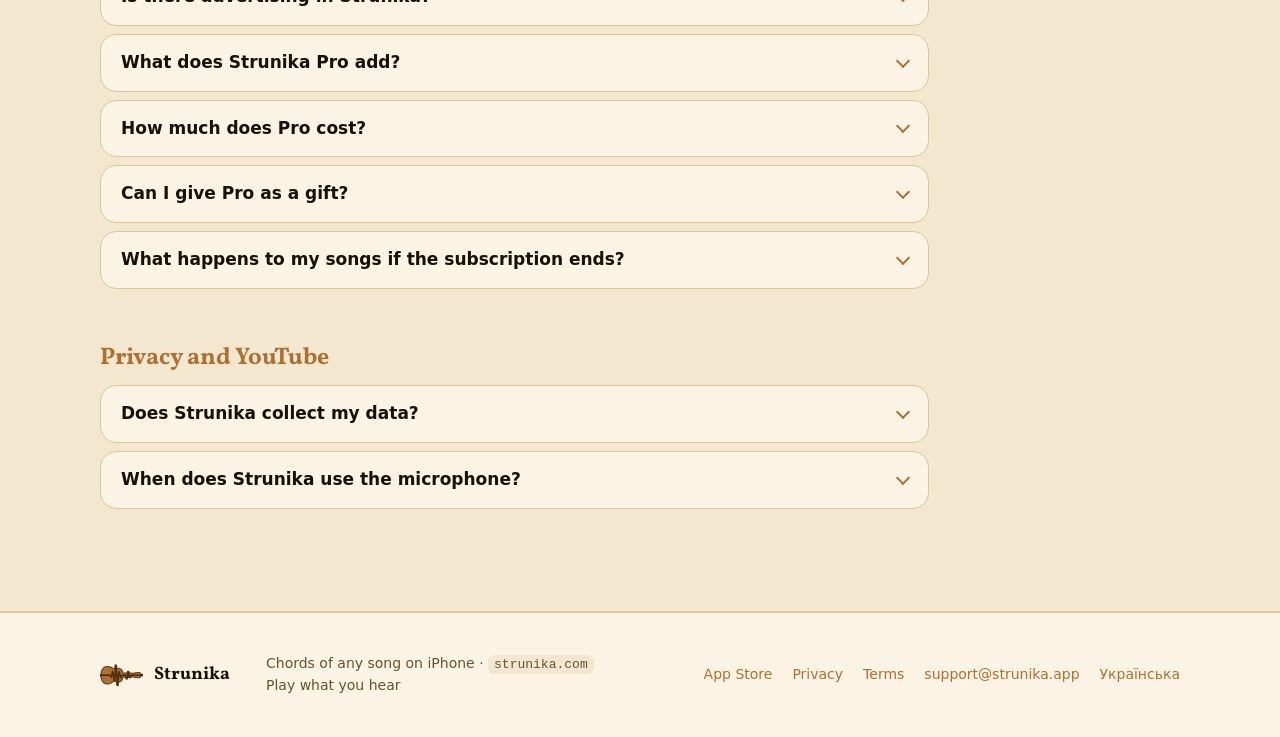
==== commit 100ea54f: "Hero: AI / ШІ in gold like YouTube. No ads stated on the site: a FAQ answer after the free plan, a b" ====
--- a/index.html
+++ b/index.html
@@ -17,7 +17,7 @@
 </script>
 <meta name="viewport" content="width=device-width, initial-scale=1, viewport-fit=cover">
 <title>Strunika — chords of any song on iPhone: from YouTube, a file or a recording</title>
-<meta name="description" content="Strunika uses AI to recognize the chords of a song from YouTube, a file or a recording right on your iPhone, scrolls them past a playhead while you play, hears your guitar live and tunes it. No data collection. English and Ukrainian.">
+<meta name="description" content="Strunika uses AI to recognize the chords of a song from YouTube, a file or a recording right on your iPhone, scrolls them past a playhead while you play, hears your guitar live and tunes it. No ads, no data collection. English and Ukrainian.">
 <meta name="keywords" content="AI chord recognition, AI chord finder, chord recognition app, guitar chords from song, chords from YouTube, chord finder iPhone, guitar tuner app, live chord detection, chord detector, Strunika">
 <link rel="canonical" href="https://strunika.com/">
 <link rel="alternate" hreflang="uk" href="https://strunika.com/ua/">
@@ -28,7 +28,7 @@
 <meta property="og:type" content="website">
 <meta property="og:site_name" content="Strunika">
 <meta property="og:title" content="Strunika — chords of any song on iPhone">
-<meta property="og:description" content="YouTube, file or recording → AI finds the chords on a conveyor to play along with. Live recognition and a tuner. Everything on device, no data collected.">
+<meta property="og:description" content="YouTube, file or recording → AI finds the chords on a conveyor to play along with. Live recognition and a tuner. Everything on device, no ads, no data collected.">
 <meta property="og:url" content="https://strunika.com/">
 <meta property="og:image" content="https://strunika.com/assets/og.png">
 <meta property="og:locale" content="en_US">
@@ -357,6 +357,14 @@
   },
   {
    "@type": "Question",
+   "name": "Is there advertising in Strunika?",
+   "acceptedAnswer": {
+    "@type": "Answer",
+    "text": "No, none at all: no banners, no videos between songs, no ad networks, in the free version and in Pro alike. Strunika lives on the Pro subscription, not on ads."
+   }
+  },
+  {
+   "@type": "Question",
    "name": "What does Strunika Pro add?",
    "acceptedAnswer": {
     "@type": "Answer",
@@ -442,7 +450,7 @@
   <div class="wrap">
     <div class="hero-text">
       <h1>Hear a song, <em>see its chords</em></h1>
-      <p class="lead">Pick a song (<span class="yt">YouTube</span>, a file, music library or a recording), and AI puts its chords on the audio track at once, diagrams included.</p>
+      <p class="lead">Pick a song (<span class="yt">YouTube</span>, a file, music library or a recording), and <span class="yt">AI</span> puts its chords on the audio track at once, diagrams included.</p>
       <div class="cta stores">
         <a class="store" href="https://strunika.app" aria-label="Download on the App Store">
           <svg class="store-ico" viewBox="0 0 24 24" fill="currentColor" aria-hidden="true"><path d="M16.4 12.6c0-2.5 2-3.6 2.1-3.7-1.2-1.7-3-1.9-3.6-2-1.5-.2-3 .9-3.8.9-.8 0-2-.9-3.3-.8-1.7 0-3.2 1-4.1 2.5-1.8 3.1-.5 7.6 1.3 10.1.9 1.2 1.9 2.6 3.2 2.5 1.3-.1 1.8-.8 3.3-.8 1.6 0 2 .8 3.3.8 1.4 0 2.3-1.3 3.1-2.5 1-1.4 1.4-2.8 1.4-2.9 0 0-2.7-1-2.8-4.1zM14 5.3c.7-.9 1.2-2.1 1-3.3-1 0-2.3.7-3 1.5-.7.8-1.3 2-1.1 3.2 1.2.1 2.4-.6 3.1-1.4z"/></svg>
@@ -599,6 +607,7 @@
           <li>20 song analyses</li>
           <li>Simple chords, metronome, diagrams</li>
           <li>Chord dictionary (simple chords)</li>
+          <li>No ads</li>
         </ul>
       </article>
       <article class="plan hi rv">
@@ -715,6 +724,7 @@
         <h3>Pricing and Pro</h3>
         <div class="faq">
           <details><summary>What is free in Strunika?</summary><div class="a"><p>The tuner with standard tuning, the Live tab with chord recognition, 20 song analyses for the lifetime of the install, simple chords, the metronome, diagrams, the chord dictionary. Analysed songs stay open forever.</p></div></details>
+          <details><summary>Is there advertising in Strunika?</summary><div class="a"><p>No, none at all: no banners, no videos between songs, no ad networks, in the free version and in Pro alike. Strunika lives on the Pro subscription, not on ads.</p></div></details>
           <details><summary>What does Strunika Pro add?</summary><div class="a"><p>Unlimited analyses, the chord editor, export to PDF, Excel, ChordPro and .strunika with import, alternative tunings, the full vocabulary of 168 chords, transpose and capo, playback speed, the A–B loop, setlists and the A4 reference setting.</p></div></details>
           <details><summary>How much does Pro cost?</summary><div class="a"><p>$3.99 a month or $29.99 a year in most countries (the yearly subscription is 37% cheaper); $4.99 or $34.99 in the US, $2.99 or $24.99 in Ukraine. The exact price in your currency is shown by the App Store inside the app. There is no free trial, but the free version has no time limit. The subscription renews automatically and can be cancelled any time.</p></div></details>
           <details><summary>Can I give Pro as a gift?</summary><div class="a"><p>Yes, through App Store offer codes: the app has a "Promo code" button. Purchases are restored on a new device with "Restore purchases".</p></div></details>
